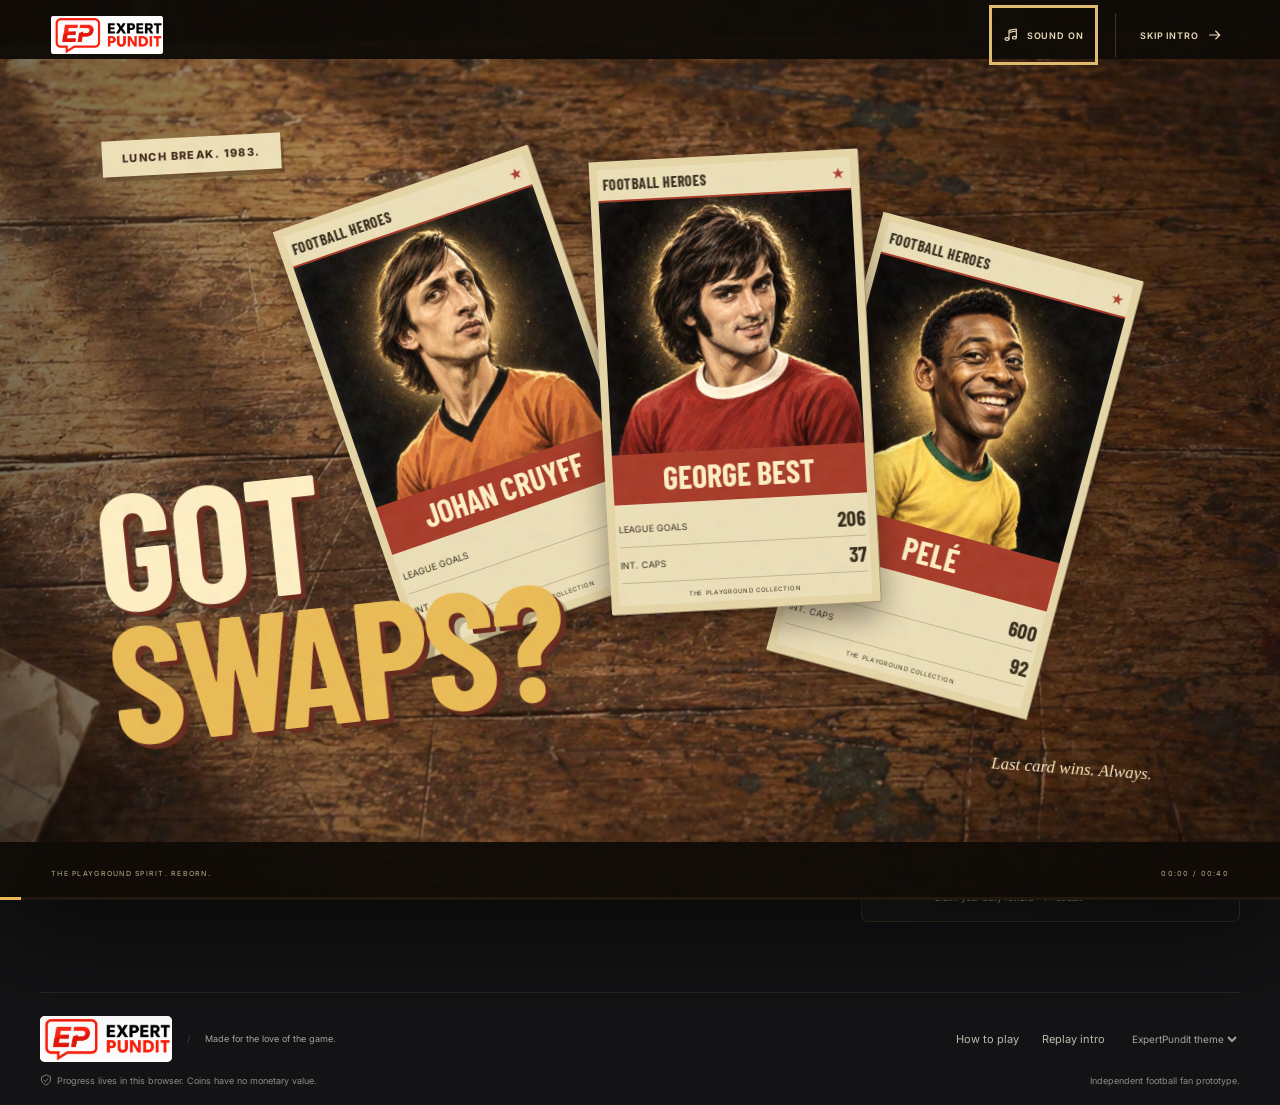
==== index.html @ 6d28b07a "Publish lightweight public playtest" ====
<!doctype html>
<html lang="en">
  <head>
    <meta charset="UTF-8" />
    <meta name="viewport" content="width=device-width, initial-scale=1.0" />
    <meta name="theme-color" content="#141416" />
    <meta
      name="description"
      content="Football's greatest. Your next great rivalry. Play Legends Duel, a free browser card game with 24 illustrated football legends."
    />
    <title>Legends Duel — Football's greatest. Your call.</title>
    <script type="module" crossorigin src="./assets/index-ClLrHozA.js"></script>
    <link rel="stylesheet" crossorigin href="./assets/style-BjZW4yml.css">
  </head>
  <body>
    <a class="skip-link" href="#main">Skip to game</a>
    <div id="app"></div>
    <div id="toast" role="status" aria-live="polite"></div>
    <div id="round-announcement" class="sr-only" role="status" aria-live="polite"></div>
    <dialog id="modal" aria-labelledby="modal-title"></dialog>
  </body>
</html>
---- assets/style-BjZW4yml.css ----
@font-face{font-family:Barlow Condensed;font-style:normal;font-weight:700;font-display:swap;src:url(./barlow-condensed-latin-ext-CwuXbfVR.woff2) format("woff2");unicode-range:U+0100-02BA,U+02BD-02C5,U+02C7-02CC,U+02CE-02D7,U+02DD-02FF,U+0304,U+0308,U+0329,U+1D00-1DBF,U+1E00-1E9F,U+1EF2-1EFF,U+2020,U+20A0-20AB,U+20AD-20C0,U+2113,U+2C60-2C7F,U+A720-A7FF}@font-face{font-family:Barlow Condensed;font-style:normal;font-weight:700;font-display:swap;src:url(./barlow-condensed-latin-v1xN8_Wq.woff2) format("woff2");unicode-range:U+0000-00FF,U+0131,U+0152-0153,U+02BB-02BC,U+02C6,U+02DA,U+02DC,U+0304,U+0308,U+0329,U+2000-206F,U+20AC,U+2122,U+2191,U+2193,U+2212,U+2215,U+FEFF,U+FFFD}@font-face{font-family:Inter;font-style:normal;font-weight:100 900;font-display:swap;src:url(./inter-latin-ext-DO1Apj_S.woff2) format("woff2");unicode-range:U+0100-02BA,U+02BD-02C5,U+02C7-02CC,U+02CE-02D7,U+02DD-02FF,U+0304,U+0308,U+0329,U+1D00-1DBF,U+1E00-1E9F,U+1EF2-1EFF,U+2020,U+20A0-20AB,U+20AD-20C0,U+2113,U+2C60-2C7F,U+A720-A7FF}@font-face{font-family:Inter;font-style:normal;font-weight:100 900;font-display:swap;src:url(./inter-latin-Dx4kXJAl.woff2) format("woff2");unicode-range:U+0000-00FF,U+0131,U+0152-0153,U+02BB-02BC,U+02C6,U+02DA,U+02DC,U+0304,U+0308,U+0329,U+2000-206F,U+20AC,U+2122,U+2191,U+2193,U+2212,U+2215,U+FEFF,U+FFFD}:root{color-scheme:dark;--background: #141416;--surface: #1e1e21;--border: #343437;--text: #f6f1e8;--muted: #aaa8a7;--accent: #d62f3e;--accent-bright: #f44755;--gold: #dfbb70;--heading: "Barlow Condensed", Impact, "Arial Narrow", sans-serif;font-family:Inter,Arial,sans-serif;font-size:14px;color:var(--text);background:var(--background)}*{box-sizing:border-box}body{margin:0;min-width:320px;background:radial-gradient(ellipse at 76% 28%,#65262922,transparent 45%),var(--background)}button,input,select{font:inherit}button{color:inherit;cursor:pointer}button,a,input,select,summary{-webkit-tap-highlight-color:transparent}button{border:0;background:none}button:disabled{cursor:default;opacity:.55}button:not(:disabled),a{touch-action:manipulation}button:not(:disabled):hover{filter:brightness(1.12)}button:focus-visible,a:focus-visible,input:focus-visible,select:focus-visible,summary:focus-visible{outline:3px solid var(--gold);outline-offset:5px}a{color:var(--gold)}img{max-width:100%;object-fit:cover}h1,h2,h3,p{margin:0}h1,h2{font-family:var(--heading);font-weight:700;line-height:.99;letter-spacing:-.025em}h1 em,h2 em{font-style:normal;color:var(--gold)}p{color:var(--muted);line-height:1.7}.icon{width:22px;height:22px;flex-shrink:0;vertical-align:middle}.sr-only{position:absolute;width:1px;height:1px;margin:-1px;padding:0;overflow:hidden;clip:rect(0,0,0,0);white-space:nowrap;border:0}.skip-link{position:fixed;top:-60px;left:20px;z-index:30;padding:14px;background:var(--gold);color:#111}.skip-link:focus{top:10px}.site-header{border-bottom:1px solid #ffffff12;background:#121214ee;position:relative;z-index:5}.header-inner{max-width:1320px;padding:0 40px;min-height:90px;margin:auto;display:flex;align-items:center;justify-content:space-between;gap:25px}.brandmark{display:flex;align-items:center;gap:12px;text-align:left;padding:8px 0;font-family:var(--heading);font-size:25px;letter-spacing:.015em;line-height:1;white-space:nowrap}.brandmark b{color:var(--gold);font-weight:700}.brandmark small{display:block;color:#999697;font-family:Inter,sans-serif;font-size:8px;letter-spacing:.24em;margin-top:8px}.brand-crest{width:43px;height:49px;background:var(--accent);clip-path:polygon(0 0,100% 0,100% 72%,50% 100%,0 72%);display:grid;place-items:center;color:#fff3df}.brand-crest .icon{width:25px;height:25px;margin-top:-6px}nav{display:flex;align-self:stretch;gap:30px}.nav-link{display:flex;align-items:center;gap:8px;position:relative;color:var(--muted);padding:6px 3px;font-size:12px;font-weight:600}.nav-link .icon{width:17px;height:17px}.nav-link.active{color:var(--text)}.nav-link.active:after{content:"";position:absolute;bottom:0;height:3px;background:var(--accent);left:0;right:0}.header-wallet{display:flex;align-items:center;gap:18px}.level-pill{color:#9c9999;font-size:9px;letter-spacing:.08em;padding-right:18px;border-right:1px solid var(--border);white-space:nowrap}.level-pill b{color:var(--text);font-size:13px;padding-left:4px}.coin-balance{display:flex;align-items:center;gap:7px;font-size:14px;color:var(--gold)}.coin-balance .icon{width:23px;height:23px}.daily-icon{display:grid;place-items:center;width:43px;height:43px;border-radius:7px;border:1px solid var(--border);color:var(--gold);position:relative}.has-reward:after{content:"";width:6px;height:6px;border-radius:50%;background:var(--accent-bright);position:absolute;top:7px;right:7px}.main-content{max-width:1240px;margin:0 auto;padding:40px 0 70px;min-height:calc(100vh - 220px)}.home-main{padding-top:0}.eyebrow{display:inline-flex;align-items:center;gap:9px;font-size:9px;letter-spacing:.22em;font-weight:700;color:var(--gold)}.live-dot{height:5px;width:5px;border-radius:50%;background:var(--accent-bright);box-shadow:0 0 12px #f4475544;display:inline-block;flex-shrink:0}.home-hero{overflow:clip;min-height:586px;display:grid;grid-template-columns:.85fr 1.15fr;position:relative}.hero-copy{padding:57px 0 42px;z-index:2}.hero-copy h1{font-size:clamp(58px,6.7vw,90px);margin:25px 0 22px;line-height:.9;letter-spacing:-.013em}.hero-copy h1 em{color:var(--gold)}.hero-copy p{font-size:13px;line-height:1.85}.learn-link{display:flex;align-items:center;gap:9px;padding:15px 0;margin-top:11px;font-size:10px;font-weight:600;color:#d7d0c4}.learn-link>.icon:first-child{border:1px solid #645843;border-radius:50%;padding:5px;width:26px;height:26px;color:var(--gold)}.learn-link>.icon:last-child{width:15px;margin-left:3px}.hero-art{position:relative;min-width:0;display:flex;align-items:center;justify-content:center;isolation:isolate}.hero-art:before{content:"";position:absolute;width:140%;height:66%;top:21%;left:-25%;z-index:-1;background:radial-gradient(ellipse,color-mix(in srgb,var(--accent) 20%,transparent),transparent 68%)}.hero-art:after{content:"";position:absolute;border:1px solid #dfbb7014;width:110%;height:250px;border-radius:50%;transform:perspective(340px) rotateX(64deg);bottom:18px;left:-5%;box-shadow:0 0 0 35px #ffffff02,0 0 0 70px #ffffff02;z-index:-1}.hero-ghost{position:absolute;top:22px;left:3%;font-family:var(--heading);color:transparent;-webkit-text-stroke:1px #ffffff08;font-size:128px;letter-spacing:.025em;z-index:-1}.spotlight{position:absolute;width:150px;height:470px;filter:blur(13px);background:linear-gradient(#fff4d908,transparent);top:-30px;z-index:-1}.spotlight-one{left:-5%;transform:rotate(-30deg)}.spotlight-two{right:-3%;transform:rotate(30deg)}.hero-cards{position:relative;width:620px;height:470px;margin-top:22px}.hero-card{position:absolute;width:237px;filter:drop-shadow(0 18px 22px #0009)}.hero-card-left{left:6%;top:41px;transform:rotate(-13deg)}.hero-card-right{right:2%;top:44px;transform:rotate(13deg)}.hero-card-front{left:calc(50% - 118px);top:6px;z-index:2;transform:rotate(-2deg)}.hero-card .player-card{box-shadow:none}.hero-caption{display:flex;align-items:center;justify-content:center;gap:13px;font-size:8px;font-weight:600;letter-spacing:.22em;color:#c2aa7c;position:absolute;bottom:40px;left:0;right:0}.gold-line{display:block;width:30px;height:1px;background:#b4975d55}.player-card{width:100%;overflow:hidden;position:relative;border:1px solid #ad8a50;border-radius:13px 13px 17px 17px;padding:7px;background:linear-gradient(135deg,#b09a69,#594728 12%,#e4c991 23%,#76603a 35%,#31281d 52%,#b89351 73%,#fae1ad 84%,#665231);box-shadow:0 10px 30px #0005,inset 0 0 0 2px #141416}.player-card:after{pointer-events:none;content:"";position:absolute;inset:2px;border:1px solid #edd29366;border-radius:10px 10px 14px 14px}.card-topline{background:#1c1a18;display:flex;justify-content:space-between;align-items:center;font-size:8px;padding:9px 11px;letter-spacing:.22em;color:#e0c794;border-radius:7px 7px 0 0}.card-topline .icon{height:10px;width:10px}.portrait-wrap{aspect-ratio:1 / .82;position:relative;overflow:hidden;background:#211c17}.portrait-wrap img{width:100%;height:100%;object-position:center 30%;display:block}.portrait-wrap:after{content:"";position:absolute;inset:0;background:linear-gradient(transparent 60%,#141416);pointer-events:none}.card-position{position:absolute;left:12px;top:10px;font-family:var(--heading);font-size:22px;text-shadow:0 2px 5px #000;z-index:1}.card-flag{position:absolute;right:12px;top:12px;font-size:20px;z-index:1;filter:drop-shadow(0 1px 3px #0009)}.card-identity{background:#141416;text-align:center;padding:0 8px 13px;position:relative;margin-top:-1px}.card-firstname{text-transform:uppercase;font-size:9px;letter-spacing:.2em;font-weight:600;color:#e9dcc5}.card-identity h3{text-transform:uppercase;font-family:var(--heading);font-size:38px;line-height:1.15;color:#f2deb3;margin:0}.card-era{color:#a99c87;font-size:8px;letter-spacing:.13em}.card-stats{background:#19191b;padding:3px 11px 8px}.stat-row{display:flex;align-items:center;justify-content:space-between;width:100%;min-height:37px;gap:8px;border-bottom:1px solid #ffffff0c;color:#c8c4bd;font-size:11px;padding:5px 3px}.stat-row:last-child{border-bottom:0}.stat-row strong{color:#f3eee5;font-variant-numeric:tabular-nums;font-size:16px;font-weight:700}.stat-row small{font-size:8px;color:#c5b491;margin-left:2px}.stat-row .icon{width:14px;height:14px;color:var(--gold)}.stat-row>span{flex:1;text-align:left}.stat-row kbd{display:inline-grid;place-items:center;border:1px solid #6c5d44;color:#d1b77e;width:20px;height:20px;border-radius:4px;margin-right:8px;font-family:inherit;font-size:10px}button.stat-row{min-height:43px;border-radius:4px;transition:background .15s}button.stat-row:hover,.stat-row.selected-stat{background:#dfbb7020;color:#fff3d9}.stat-row.selected-stat strong{color:var(--gold)}.card-detail{display:flex;justify-content:center;gap:5px;align-items:center;background:#141416;width:100%;font-size:9px;min-height:44px;color:#c3bba9;border-top:1px solid #77623e;border-radius:0 0 9px 9px}.card-detail .icon{width:12px;height:12px}.card-edition{background:#171717;border-top:1px solid #675332;color:#c5a469;display:flex;gap:13px;justify-content:center;align-items:center;padding:10px 0;font-size:7px;letter-spacing:.16em;border-radius:0 0 9px 9px}.card-edition .icon{width:8px;height:8px}.compact-card .card-stats{display:grid;grid-template-columns:1fr 1fr;column-gap:13px;padding:6px 11px 10px}.compact-card .stat-row{display:flex;gap:5px;font-size:8px;min-height:27px}.compact-card .stat-row strong{font-size:14px}.compact-card .stat-row small{font-size:7px}.compact-card .card-identity{padding-bottom:8px}.compact-card .card-identity h3{font-size:32px}.compact-card .portrait-wrap{aspect-ratio:1 / .87}.mythic{background:linear-gradient(135deg,#e5bf6d,#765114 15%,#ffeab0 27%,#94722e 43%,#d1a549 65%,#fce8ad 82%,#735020)}.kickoff-panel{background:#1d1d20;border:1px solid #3a3534;border-top:2px solid #785a41;border-radius:9px;padding:26px;display:grid;grid-template-columns:1fr 2.45fr 1.2fr;gap:25px;align-items:center;position:relative;z-index:3}.kickoff-heading .eyebrow{font-size:7px;letter-spacing:.15em;color:#a99c84}.kickoff-heading h2{font-size:29px;margin-top:9px;letter-spacing:0}.mode-options{display:flex;gap:11px}.mode-option{flex:1;border:1px solid #424044;border-radius:6px;padding:14px 12px;text-align:left;display:flex;align-items:center;gap:10px;background:#222124;min-width:0}.mode-option.chosen{border-color:var(--accent);background:color-mix(in srgb,var(--accent) 8%,#222124)}.mode-icon{color:#94918f}.chosen .mode-icon{color:var(--accent-bright)}.mode-option b{display:block;font-size:11px;white-space:nowrap}.mode-option small{display:block;font-size:8px;color:#aaa5a5;margin-top:6px;line-height:1.5}.radio-dot{height:13px;width:13px;border:1px solid #716464;border-radius:50%;display:block;flex-shrink:0;margin-left:auto}.chosen .radio-dot{border:4px solid var(--accent-bright)}.kickoff-action{text-align:center}.button{display:inline-flex;align-items:center;justify-content:center;min-height:48px;padding:12px 23px;gap:12px;border-radius:5px;font-weight:700;font-size:11px;letter-spacing:.03em;transition:transform .15s,background .15s}.button:not(:disabled):active{transform:translateY(1px)}.button.primary{background:var(--accent);color:#fff;box-shadow:0 5px 20px #0002}.button.primary:hover{background:var(--accent-bright)}.button .icon{width:19px;height:19px}.kickoff-action .button{width:100%;white-space:nowrap;font-size:11px}.kickoff-action>span{font-size:8px;color:#aaa5a1;display:block;margin-top:10px;line-height:1.5}.button.secondary{background:#29282a;border:1px solid #59504a}.button.gold-button{background:var(--gold);color:#20190d}.button.equipped{background:#dfbb7015;border:1px solid #77633e;color:var(--gold);opacity:1}.home-bottom{padding-top:30px;display:grid;grid-template-columns:2.1fr 1fr;gap:35px}.feature-strip{display:flex;justify-content:space-between;gap:24px;padding:16px 0;align-items:center}.feature-strip>div{display:flex;align-items:center;gap:10px}.feature-strip>div>.icon{width:23px;height:23px;color:#a89470}.feature-strip b{font-size:10px;display:block;font-weight:600}.feature-strip small{font-size:8px;line-height:1.8;color:#999696;display:block;margin-top:4px}.daily-banner{text-align:left;display:flex;align-items:center;gap:13px;padding:17px;border:1px solid #dfbb7026;background:linear-gradient(110deg,#dfbb700a,#dfbb7002);border-radius:7px}.gift-circle{width:42px;height:42px;border-radius:50%;display:grid;place-items:center;background:#dfbb7010;color:var(--gold);flex-shrink:0}.daily-banner b{display:block;font-size:12px;margin:6px 0 5px}.daily-banner small{color:#b5a892;font-size:9px}.daily-banner .eyebrow{font-size:6px;letter-spacing:.19em}.daily-banner>.icon{width:17px;height:17px;color:var(--gold);margin-left:auto}.site-footer{max-width:1240px;margin:auto;border-top:1px solid #ffffff12;padding:23px 0 17px;display:flex;align-items:center;justify-content:space-between;flex-wrap:wrap;gap:20px;color:#aaa5a2;font-size:9px}.publisher{display:flex;align-items:center;gap:9px}.publisher-logo{width:27px;height:26px;display:inline-grid;place-items:center;background:var(--accent);font-size:12px;font-style:italic;color:#fff}.publisher-logo img{width:27px;height:26px}.footer-divider{color:#494449;padding:0 6px}.site-footer>div{display:flex;gap:23px;align-items:center}.text-button{font-size:11px;color:#c1bab0;min-height:44px;display:inline-flex;align-items:center;justify-content:center;gap:6px;padding:6px 0}.text-button .icon{width:15px;height:15px}.theme-switch select{min-height:44px;color:#aaa4a0;font-size:10px;background:var(--background);border:0;cursor:pointer;max-width:170px}.save-note{width:100%;font-size:9px;line-height:1.7;color:#8d8988;display:flex;gap:5px;align-items:center;margin-top:-9px}.save-note .icon{width:12px;height:12px}.save-note span{margin-left:auto}.page-heading{display:flex;justify-content:space-between;align-items:center;gap:20px;margin:15px 0 34px}.page-heading h1{font-size:62px;margin:12px 0 15px}.page-heading p{font-size:13px}.collection-count{text-align:right}.collection-count strong{font-family:var(--heading);font-size:53px;color:var(--gold)}.collection-count strong span{font-size:26px;color:#777273}.collection-count small{display:block;font-size:8px;letter-spacing:.1em;color:#aaa3a0}.collection-toolbar{display:flex;justify-content:space-between;align-items:center;border-bottom:1px solid var(--border);margin-bottom:17px;gap:20px}.filter-tabs{display:flex;gap:22px}.filter-tabs button{font-size:11px;min-height:52px;padding:8px 0;border-bottom:2px solid transparent;color:#ada5a0}.filter-tabs button.selected{color:var(--gold);border-color:var(--gold)}.search-field{display:flex;align-items:center;gap:7px;padding:5px 13px;background:#ffffff05;border:1px solid var(--border);border-radius:5px;margin-bottom:7px}.search-field .icon{color:#8a8580;width:15px;height:15px}.search-field input{border:0;background:transparent;min-height:30px;color:var(--text);width:170px;font-size:11px}.search-field input::placeholder{color:#aaa}.collection-note{font-size:11px;margin-bottom:24px}.collection-grid{display:grid;grid-template-columns:repeat(4,minmax(0,1fr));gap:30px 25px}.collection-card-action{margin-top:12px;text-align:center}.collection-card-action .button{width:100%}.starter-label{display:block;font-size:9px;letter-spacing:.14em;color:#b1a28c;padding:16px}.collection-item .player-card{transition:transform .2s}.collection-item:hover .player-card{transform:translateY(-4px)}.empty-state{padding:70px;text-align:center}.shop-wallet{border:1px solid #dfbb7033;padding:20px 28px;border-radius:7px;color:var(--gold);font-size:25px;font-weight:700;text-align:center}.shop-wallet small{display:block;font-size:8px;letter-spacing:.18em;margin-top:8px;color:#b0a289}.shop-intro{display:flex;align-items:center;padding:17px 20px;gap:14px;background:#dfbb7006;border:1px solid #dfbb7022;border-radius:6px;margin-bottom:35px}.shop-intro>.icon{color:var(--gold);width:24px;height:24px}.shop-intro p{font-size:11px;flex:1}.shop-intro span{font-size:9px;color:var(--gold);letter-spacing:.08em;flex-shrink:0}.shop-intro i{padding:0 6px}.shop-grid{display:grid;grid-template-columns:repeat(4,minmax(0,1fr));gap:25px}.shop-item .button{width:100%}.legend-tagline{text-align:center;font-size:11px;min-height:60px;padding:14px 3px}.coins-needed{display:block;text-align:center;color:#99908b;font-size:10px;padding-top:12px}.shop-footnote{margin-top:38px;display:flex;align-items:center;justify-content:center;gap:10px;color:#b5aca0;font-size:11px}.shop-footnote>.icon{color:var(--gold)}.arena-header{display:flex;justify-content:space-between;align-items:center;margin-top:-20px;margin-bottom:16px;gap:15px}.arena-header .eyebrow{color:#afa390;font-size:9px}.arena-controls{display:flex;align-items:center;gap:23px}.speed-button{display:flex;align-items:center;gap:5px;min-height:44px;color:#a9a19b;font-size:11px}.speed-button .icon{width:14px;height:14px}.speed-button.enabled{color:var(--gold)}.scoreboard{display:grid;grid-template-columns:1fr 1.1fr 1fr;align-items:center;max-width:990px;margin:0 auto;border:1px solid #ffffff13;border-radius:7px;padding:18px 24px;background:#1d1c1e;gap:30px}.score-player{display:flex;align-items:center;gap:13px}.score-player b{font-size:12px;display:block}.score-player div>span{color:#aaa19a;font-size:10px;display:block;margin-top:5px}.score-player strong{color:var(--text);font-size:15px}.avatar{width:40px;height:40px;border-radius:50%;display:grid;place-items:center;background:color-mix(in srgb,var(--accent) 23%,transparent);border:1px solid var(--accent);color:#f6dad5;font-size:9px;font-weight:700;flex-shrink:0}.cpu-avatar{background:#dfbb7010;color:var(--gold);border-color:#80673c}.cpu-score{text-align:right;justify-content:flex-end}.score-center{text-align:center}.score-center>span{font-size:8px;letter-spacing:.21em;color:#bca67e}.ownership-bar{height:5px;width:100%;background:#807457;border-radius:4px;margin-top:11px;overflow:hidden;display:flex}.ownership-bar i{background:var(--accent-bright);height:5px;transition:width .5s}.ownership-bar b{background:#ddd3ba;height:5px}.turn-banner{text-align:center;padding:25px 0 22px}.turn-banner h1{font-size:33px;letter-spacing:.025em}.turn-banner p{font-size:11px;margin-top:8px}.turn-banner.win-banner h1{color:var(--gold)}.loop-note{display:block;font-size:10px;color:var(--gold);margin:8px 0}.duel-table{display:grid;grid-template-columns:minmax(0,310px) minmax(150px,210px) minmax(0,310px);gap:45px;justify-content:center;position:relative;isolation:isolate}.duel-table:before{content:"";position:absolute;inset:20% 0 -8%;background:radial-gradient(ellipse,#8c5e2222,transparent 65%);z-index:-1}.duel-side{min-width:0}.side-label{display:flex;align-items:center;gap:7px;justify-content:flex-start;padding:0 3px 12px;font-size:8px;letter-spacing:.14em;color:#b4aaa0}.side-label b{font-size:7px;color:var(--gold);margin-left:auto;letter-spacing:.07em}.duel-center{display:flex;align-items:center;flex-direction:column;justify-content:center;gap:28px}.versus{font-family:var(--heading);font-size:55px;font-style:italic;color:#6c5c43}.higher-wins{color:#a49885;font-size:8px;letter-spacing:.12em}.pot-indicator{display:flex;flex-direction:column;align-items:center;gap:8px;padding:20px;border:1px dashed #6a573a;border-radius:8px;background:#dfbb7006}.pot-indicator>.icon{color:var(--gold)}.pot-indicator strong{font-family:var(--heading);font-size:28px}.pot-indicator span{font-size:7px;letter-spacing:.12em;color:#b7a685}.duel-center .button{width:100%;font-size:10px;padding:13px}.comparison{text-align:center;width:100%}.comparison>span{display:block;color:var(--gold);font-size:10px}.comparison strong{display:flex;align-items:center;justify-content:center;gap:12px;font-family:var(--heading);font-size:42px;margin-top:12px}.comparison strong i{color:#6c635a;font-style:normal;font-size:25px}.winning-number{color:var(--gold)}.comparison small{color:#a9997e;font-size:10px}.card-back{min-height:601px;display:flex;flex-direction:column;justify-content:center;align-items:center;isolation:isolate;color:var(--gold)}.card-back:before{position:absolute;content:"";inset:7px;border-radius:8px;background:#212021;z-index:-2}.back-pattern{position:absolute;inset:9px;background:repeating-linear-gradient(45deg,transparent 0 17px,#dfbb7009 17px 18px),repeating-linear-gradient(-45deg,transparent 0 17px,#dfbb7009 17px 18px);z-index:-1;border-radius:8px}.back-crest{display:flex;flex-direction:column;align-items:center;padding:35px 30px;background:#1c1b1b;border:1px solid #c3a065;outline:1px solid #705a32;outline-offset:7px;clip-path:polygon(-10% -10%,110% -10%,110% 70%,50% 110%,-10% 70%)}.back-crest>.icon{width:38px;height:38px;margin-bottom:20px}.back-crest>span{font-family:var(--heading);font-size:33px;line-height:.95;text-align:center;letter-spacing:.03em}.back-crest b{font-size:61px}.back-crest i{font-size:6px;font-style:normal;letter-spacing:.25em;margin-top:20px}.back-footer{position:absolute;bottom:35px;letter-spacing:.24em;font-size:8px;color:#b2986c}.arena-tip{text-align:center;margin:28px 0 0;font-size:10px}.arena-tip .icon{width:13px;height:13px;margin-right:5px}.round-revealed .opponent-side .player-card{animation:reveal .4s ease-out}.round-revealed .human-side .player-card{animation:capture .45s ease-out}.dealt .player-card{animation:deal .45s ease-out}@keyframes reveal{0%{transform:rotateY(80deg) scale(.96);opacity:.2}to{transform:rotateY(0) scale(1);opacity:1}}@keyframes capture{50%{transform:translateY(-9px);box-shadow:0 0 25px #dfbb7044}}@keyframes deal{0%{transform:translateY(16px);opacity:.3}to{transform:translateY(0);opacity:1}}.match-end{text-align:center;max-width:720px;margin:25px auto}.end-trophy{width:85px;height:85px;display:grid;place-items:center;color:var(--gold);background:#dfbb700c;border:1px solid #dfbb7033;border-radius:50%;margin:0 auto 24px}.end-trophy .icon{width:43px;height:43px}.match-end h1{font-size:76px;margin:20px 0}.match-end p{font-size:13px}.end-stats{display:flex;justify-content:center;margin:35px 0;padding:25px;border-top:1px solid var(--border);border-bottom:1px solid var(--border);gap:60px}.end-stats strong{display:block;font-family:var(--heading);font-size:43px;color:var(--gold)}.end-stats span{font-size:8px;letter-spacing:.1em;color:#aea18d}.match-end>.button{width:260px}.match-end>.text-button{display:flex;margin:7px auto}.draft-heading{text-align:center;padding:20px 0}.draft-heading h1{font-size:51px;margin:15px 0}.draft-heading p{font-size:12px}.draft-note{font-size:10px;color:#b1a48c;display:block;margin-top:12px;line-height:1.8}.draft-rosters{max-width:800px;margin:8px auto 30px;display:grid;grid-template-columns:1fr 1fr;gap:60px}.draft-rosters>div>b{font-size:9px;letter-spacing:.13em;color:#bfb39e;display:block;margin-bottom:12px}.draft-rosters b>span{color:var(--gold);float:right}.picked-players{display:flex;gap:8px;justify-content:space-between}.picked-players img{width:52px;height:52px;border:1px solid #b79453;border-radius:5px}.empty-pick{width:52px;height:52px;border:1px dashed #524a41;border-radius:5px;display:grid;place-items:center;color:#7e7161;font-family:var(--heading);font-size:22px}.draft-grid{display:grid;grid-template-columns:repeat(5,minmax(0,1fr));gap:18px}.draft-pick{display:flex;flex-direction:column;align-items:center;padding:5px;border:1px solid #9c7c46;background:#1e1c1b;border-radius:8px;overflow:hidden;text-align:center;transition:transform .2s}.draft-pick:not(:disabled):hover{transform:translateY(-4px);border-color:var(--gold)}.draft-pick>img{width:100%;height:auto;aspect-ratio:1;border-radius:4px}.draft-player-meta{color:#c6b18b;font-size:10px;margin:11px 0 7px}.draft-pick strong{font-family:var(--heading);text-transform:uppercase;font-size:22px;line-height:1.1}.draft-pick small{font-size:9px;color:#b4a591;margin:7px 0 13px}.pick-label{background:#dfbb7014;color:var(--gold);width:100%;padding:10px;font-size:8px;letter-spacing:.07em}.pick-label .icon{height:11px;width:11px;margin-left:6px}.draft-ready{text-align:center;padding:50px 0}.storage-notice,.portable-notice{background:#534326;color:#ffe9be;padding:10px 20px;text-align:center;font-size:11px;line-height:1.5}.storage-notice .icon{width:15px;height:15px;margin-right:5px}.portable-notice{background:#25231e;color:#c1b08e;font-size:10px}#toast{position:fixed;bottom:25px;left:50%;transform:translate(-50%,20px);opacity:0;pointer-events:none;background:#eee4d1;color:#262019;font-size:12px;padding:15px 23px;border-radius:6px;box-shadow:0 8px 40px #0008;z-index:20;transition:.2s;max-width:calc(100vw - 30px);width:max-content;text-align:center;line-height:1.5}#toast.visible{opacity:1;transform:translate(-50%)}dialog{color:var(--text);background:#201e1e;border:1px solid #6d5a3d;border-radius:13px;padding:42px;width:min(620px,calc(100vw - 32px));max-height:calc(100dvh - 40px);overflow:auto;box-shadow:0 30px 100px #0009;text-align:center}dialog::backdrop{background:#0a0909cd;-webkit-backdrop-filter:blur(5px);backdrop-filter:blur(5px)}dialog h2{font-size:48px;margin:15px 0 18px}dialog>p{font-size:12px}dialog>.button{width:100%;margin-top:17px}.modal-close{position:absolute;right:9px;top:9px;width:44px;height:44px;display:grid;place-items:center;color:#b7a891}.modal-close .icon{width:20px;height:20px}.modal-icon{margin:0 auto 20px;color:var(--gold)}.modal-icon .icon{width:40px;height:40px}.modal-footnote{font-size:10px;color:#a89c8a;line-height:1.7;margin-top:20px}.streak-days{display:flex;gap:9px;margin:28px 0 8px}.streak-days>div{flex:1;display:flex;align-items:center;flex-direction:column;padding:15px 6px;gap:10px;border:1px solid #5f5141;border-radius:6px;background:#ffffff03}.streak-days small{font-size:8px;color:#b8ab95;letter-spacing:.07em}.streak-days .icon{width:24px;height:24px;color:#be9c60}.streak-days b{font-size:16px}.streak-days .today{background:#dfbb7014;border-color:var(--gold)}.streak-days .today b{color:var(--gold)}.detail-header{display:flex;align-items:center;gap:18px;text-align:left;margin:0 0 25px;padding-right:12px}.detail-header img{width:90px;height:90px;border-radius:7px;border:1px solid #a58248;flex-shrink:0}.detail-header h2{font-size:34px;margin:9px 0}.detail-header .eyebrow{font-size:7px;letter-spacing:.09em}.detail-header p{font-size:10px}.detail-stats{text-align:left}.detail-stats section{padding:17px 0;border-top:1px solid #514537}.detail-stats section>div{display:flex;justify-content:space-between;align-items:center;gap:20px}.detail-stats h3{font-size:13px}.detail-stats strong{font-family:var(--heading);font-size:28px;color:var(--gold)}.detail-stats p{font-size:11px;margin:7px 0}.detail-stats a{font-size:10px;line-height:1.7;display:inline-block;padding:7px 0}.detail-stats .source-note{font-size:10px;color:#aaa092}.counting-notes{text-align:left;font-size:11px;border-top:1px solid #514537;padding-top:12px;margin-top:15px}.counting-notes summary{padding:12px 0;cursor:pointer;color:var(--gold)}.counting-notes p,.counting-notes li{line-height:1.8;color:#bcb2a2;margin-bottom:9px}.counting-notes ul{padding-left:20px}.rules-list{text-align:left;padding-left:21px;font-size:12px;color:#bbb1a2;line-height:1.9}.rules-list li{padding-left:6px;margin:13px 0}.rules-list b{display:block;color:#ede3d1}.tutorial-card{display:flex;align-items:center;justify-content:center;gap:20px;padding:20px}.tutorial-card img{border-radius:7px;border:1px solid #cfa45b}.tutorial-card strong{font-family:var(--heading);font-size:30px}.tutorial-choices{display:grid;gap:10px}.tutorial-choices .button{justify-content:space-between}.tutorial-choices b{color:var(--gold);font-size:19px}.tutorial-skip{margin-top:10px}.tutorial-result{display:flex;justify-content:center;align-items:center;gap:22px;margin:22px 0}.tutorial-result>div{display:flex;flex-direction:column;align-items:center;gap:6px}.tutorial-result img{width:95px;height:95px;border-radius:5px;border:1px solid #b6975e}.tutorial-result b{font-family:var(--heading);font-size:35px;color:var(--gold)}.tutorial-result span{font-size:10px;color:#b6a78e}.tutorial-final{margin:25px 0}.tutorial-final>.icon{width:50px;height:50px;color:var(--gold);margin-bottom:15px}.tutorial-final p{font-size:12px;margin:12px 0}.fast-mode *,.fast-mode *:before,.fast-mode *:after{animation-duration:.05s!important;transition-duration:.05s!important}@media(min-width:1500px){.main-content,.site-footer{max-width:1280px}.header-inner{max-width:1360px}.home-hero{min-height:640px}.hero-copy{padding-top:72px}.hero-copy h1{font-size:98px}.hero-cards{transform:scale(1.08)}}@media(max-width:1320px){.main-content,.site-footer{margin-left:40px;margin-right:40px}.header-inner{padding-left:40px;padding-right:40px}.kickoff-panel{grid-template-columns:1fr 2.4fr 1.2fr;gap:18px;padding:23px}.kickoff-heading h2{font-size:25px}.mode-option{gap:7px;padding:12px 9px}.mode-option .icon{width:19px}.hero-card{width:219px}.hero-card-front{left:calc(50% - 109px)}.hero-card-left{left:2%}.hero-card-right{right:-1%}.hero-cards{height:440px}.hero-caption{bottom:44px}.hero-copy h1{font-size:82px}.hero-ghost{font-size:110px}.home-bottom{gap:25px}.feature-strip{gap:18px}.feature-strip>div{gap:8px}.feature-strip b{font-size:9px}.feature-strip small{font-size:8px}.duel-table{gap:30px}}@media(max-width:1050px){.header-inner{gap:15px}nav{gap:18px}.header-wallet{gap:12px}.level-pill{display:none}.home-hero{grid-template-columns:.85fr 1.15fr;min-height:540px}.hero-copy h1{font-size:73px}.hero-copy p{font-size:12px}.hero-card{width:186px}.hero-card-front{left:calc(50% - 93px)}.hero-card .compact-card .stat-row{font-size:7px}.hero-card .compact-card .card-stats{column-gap:8px;padding-left:7px;padding-right:7px}.hero-card .card-identity h3{font-size:28px}.hero-card .card-topline{font-size:6px}.hero-card .card-edition{font-size:5px}.hero-cards{height:380px}.hero-ghost{font-size:87px;top:44px}.hero-caption{bottom:49px;font-size:6px}.kickoff-panel{grid-template-columns:1fr 3fr;gap:18px}.kickoff-action{grid-column:1 / -1;display:flex;flex-direction:row-reverse;align-items:center;justify-content:space-between;gap:20px}.kickoff-action .button{width:250px}.kickoff-action>span{margin-top:0;font-size:10px}.home-bottom{grid-template-columns:1fr;gap:14px}.feature-strip{justify-content:space-around}.feature-strip b{font-size:11px}.feature-strip small{font-size:9px}.daily-banner{max-width:none;padding:18px 24px}.daily-banner b{font-size:14px}.daily-banner .eyebrow{font-size:8px}.daily-banner small{font-size:10px}.collection-grid,.shop-grid{grid-template-columns:repeat(3,minmax(0,1fr));gap:20px}.shop-grid .shop-item:last-child{grid-column:2}.page-heading h1{font-size:52px}.duel-table{grid-template-columns:minmax(0,290px) 140px minmax(0,290px);gap:24px}.card-back{min-height:582px}.duel-center .button{font-size:9px;gap:7px;padding:13px 8px}.scoreboard{gap:18px}.draft-grid{grid-template-columns:repeat(5,minmax(0,1fr));gap:12px}.draft-pick strong{font-size:19px}.draft-pick .pick-label{font-size:7px}.shop-intro span{display:none}}@media(max-width:800px){.main-content,.site-footer{margin-left:24px;margin-right:24px}.header-inner{padding-left:24px;padding-right:24px;min-height:80px}.brandmark{font-size:22px;gap:8px}.brand-crest{width:35px;height:42px}.brandmark small{font-size:6px}nav{gap:13px}.nav-link{font-size:10px}.nav-link .icon{display:none}.header-wallet{gap:10px}.coin-balance{font-size:12px}.coin-balance .icon{width:19px}.daily-icon{width:36px;height:36px}.home-hero{min-height:505px}.hero-copy{padding-top:48px}.hero-copy h1{font-size:63px;margin-top:20px}.hero-copy .eyebrow{font-size:7px}.hero-copy p{font-size:10px}.learn-link{font-size:8px;gap:6px}.hero-card{width:158px}.hero-card-front{left:calc(50% - 79px)}.hero-cards{height:340px}.hero-card-left{top:35px;left:1%}.hero-card-right{top:35px;right:-1%}.hero-card .card-stats{padding-bottom:5px}.hero-card .stat-row{min-height:23px}.hero-card .stat-row strong{font-size:11px}.hero-card .card-identity h3{font-size:26px}.hero-card .card-identity{padding-bottom:6px}.hero-card .card-firstname{font-size:7px}.hero-card .card-era{font-size:6px}.hero-card .card-topline{font-size:5px;padding:6px 7px}.hero-card .card-position{font-size:16px}.hero-card .card-flag{font-size:17px}.hero-card .card-edition{font-size:4px;letter-spacing:.08em;gap:5px;padding:7px 0}.hero-ghost{font-size:70px;top:40px}.hero-caption{bottom:57px;font-size:5px;gap:6px}.gold-line{width:15px}.kickoff-panel{grid-template-columns:1fr}.kickoff-heading{display:flex;justify-content:space-between;align-items:center;gap:20px}.kickoff-heading h2{margin-top:0}.kickoff-heading .eyebrow{font-size:8px}.mode-option{padding:14px}.mode-option b{font-size:12px}.mode-option small{font-size:9px}.home-bottom{padding-top:20px}.feature-strip{gap:14px}.feature-strip>div{flex-direction:column;align-items:flex-start}.feature-strip b{font-size:10px}.feature-strip small{font-size:8px}.collection-grid,.shop-grid{grid-template-columns:repeat(2,minmax(0,1fr));gap:25px}.shop-grid .shop-item:last-child{grid-column:auto}.site-footer{padding-top:17px}.publisher{font-size:8px}.site-footer>div{gap:13px}.save-note span{display:none}.duel-table{grid-template-columns:1fr 1fr;gap:25px}.duel-center{grid-column:1 / -1;grid-row:2;flex-direction:row;gap:25px;min-height:70px}.duel-center .versus{font-size:32px}.pot-indicator{flex-direction:row;border:0;background:none;padding:5px;gap:10px}.pot-indicator span{font-size:9px}.pot-indicator strong{font-size:25px}.duel-center .higher-wins{display:none}.comparison{width:auto}.comparison strong{margin-top:5px;font-size:32px}.duel-center .button{max-width:200px;font-size:11px}.scoreboard{grid-template-columns:1fr 1fr;gap:13px;padding:17px}.score-center{grid-column:1 / -1;grid-row:2}.score-center>span{display:none}.ownership-bar{margin-top:0}.card-back{min-height:570px;height:calc(100% - 23px)}.draft-heading h1{font-size:43px}.draft-grid{grid-template-columns:repeat(3,minmax(0,1fr));gap:16px}.draft-rosters{gap:30px}.picked-players img,.empty-pick{width:43px;height:43px}.collection-toolbar{flex-wrap:wrap;gap:6px}.collection-toolbar .search-field{margin-left:auto}.page-heading{margin-top:0}.shop-wallet{padding:17px;font-size:21px}.shop-wallet .icon{width:18px}}@media(max-width:560px){.header-inner{padding:14px 20px 0;flex-wrap:wrap;justify-content:space-between;gap:10px}.brandmark{padding:0;font-size:23px}.brandmark small{font-size:7px}.brand-crest{width:36px;height:43px}.header-wallet{gap:13px}.coin-balance{font-size:13px}.daily-icon{min-width:44px;min-height:44px}nav{order:3;width:100%;justify-content:center;gap:0;min-height:50px}.nav-link{flex:1;justify-content:center;font-size:11px;gap:7px}.nav-link .icon{display:block;width:15px;height:15px}.main-content{margin-left:20px;margin-right:20px;padding:28px 0 40px}.home-main{padding-top:0}.home-hero{grid-template-columns:1fr;min-height:auto}.hero-copy{padding:35px 0 0;text-align:center}.hero-copy .eyebrow{font-size:7px}.hero-copy h1{font-size:65px;margin:20px 0 17px;line-height:.94}.hero-copy h1 br:nth-child(2){display:none}.hero-copy h1 em{display:block}.hero-copy h1 em br{display:revert}.hero-copy p{font-size:12px}.learn-link{font-size:10px;justify-content:center;width:100%;margin-top:7px;padding:10px 0}.hero-art{height:386px;margin-top:-2px}.hero-cards{width:340px;height:338px;margin-top:0;transform:scale(.88)}.hero-card{width:167px}.hero-card-front{left:calc(50% - 83px);top:0}.hero-card-left{left:1%;top:37px;transform:rotate(-12deg)}.hero-card-right{right:1%;top:37px;transform:rotate(12deg)}.hero-ghost{display:none}.hero-caption{bottom:9px;font-size:6px}.hero-art:after{bottom:-35px;width:95%;left:2.5%;height:200px}.hero-art:before{left:-5%;width:110%}.spotlight{display:none}.kickoff-panel{padding:20px 16px;margin-top:23px;gap:16px;border-radius:8px}.kickoff-heading{display:block;text-align:center}.kickoff-heading .eyebrow{font-size:7px}.kickoff-heading h2{margin-top:8px;font-size:31px}.mode-options{flex-direction:column;gap:10px}.mode-option{padding:15px;gap:13px}.mode-option .icon{width:23px;height:23px}.mode-option b{font-size:12px}.mode-option small{font-size:9px}.kickoff-action{flex-direction:column;gap:10px}.kickoff-action .button{width:100%;min-height:51px;font-size:12px}.kickoff-action>span{font-size:9px}.feature-strip{padding:5px 0 15px;display:grid;grid-template-columns:1fr;gap:17px}.feature-strip>div{flex-direction:row;align-items:center;gap:14px}.feature-strip b{font-size:11px}.feature-strip small{font-size:9px;margin-top:1px}.feature-strip>div>.icon{width:22px;height:22px}.home-bottom{gap:12px;padding-top:28px}.daily-banner{padding:17px 14px;gap:11px}.daily-banner .eyebrow{font-size:6px}.daily-banner b{font-size:12px}.daily-banner small{font-size:9px}.daily-banner>.icon{width:16px}.gift-circle{width:36px;height:36px}.site-footer{margin-left:20px;margin-right:20px;gap:12px;padding-top:18px}.publisher{font-size:9px;gap:7px;flex-wrap:wrap}.publisher-logo{width:24px;height:24px}.footer-divider{padding:0}.site-footer>div{justify-content:space-between;width:100%}.save-note{font-size:8px;align-items:flex-start;margin-top:0}.save-note .icon{flex-shrink:0;margin-top:2px}.page-heading{align-items:flex-start;gap:12px;margin:5px 0 24px}.page-heading h1{font-size:43px;margin-top:11px;line-height:1}.page-heading h1 em{display:block}.page-heading p{font-size:11px}.page-heading .eyebrow{font-size:7px}.collection-count{padding-top:22px}.collection-count strong{font-size:35px}.collection-count strong span{font-size:19px}.collection-count small{font-size:6px;white-space:nowrap}.collection-toolbar{display:block;margin-bottom:14px}.filter-tabs{justify-content:space-between;gap:10px}.filter-tabs button{font-size:10px;min-height:45px}.search-field{width:100%;margin-top:10px}.search-field input{width:100%;min-height:33px}.collection-note{font-size:10px;line-height:1.8}.collection-grid,.shop-grid{grid-template-columns:repeat(2,minmax(0,1fr));gap:18px 12px}.compact-card{padding:5px;border-radius:10px}.compact-card .card-topline{font-size:5px;padding:7px 6px;letter-spacing:.12em}.compact-card .card-position{font-size:17px;left:8px;top:7px}.compact-card .card-flag{font-size:17px;top:7px;right:8px}.compact-card .card-firstname{font-size:6px;letter-spacing:.13em}.compact-card .card-identity h3{font-size:24px;overflow-wrap:anywhere}.compact-card .card-era{font-size:6px}.compact-card .card-identity{padding-left:3px;padding-right:3px}.compact-card .card-stats{padding:2px 6px 6px;gap:0 7px}.compact-card .stat-row{min-height:26px;font-size:7px;gap:3px}.compact-card .stat-row strong{font-size:11px}.compact-card .stat-row small{font-size:6px;margin-left:0}.compact-card .card-detail{font-size:7px;min-height:44px;gap:3px}.compact-card .card-detail .icon{width:10px;height:10px}.collection-card-action{margin-top:8px}.collection-card-action .button,.shop-item .button{padding:10px 5px;gap:6px;font-size:9px;min-height:44px}.collection-card-action .button .icon,.shop-item .button .icon{width:15px;height:15px}.starter-label{font-size:7px;padding:14px 0}.shop-wallet{padding:13px 12px;font-size:19px;margin-top:19px;white-space:nowrap}.shop-wallet small{font-size:6px}.shop-intro{padding:13px;gap:12px;margin-bottom:22px}.shop-intro p{font-size:10px;line-height:1.8}.shop-intro .icon{width:20px;height:20px}.legend-tagline{font-size:10px;padding:11px 0;min-height:57px}.coins-needed{font-size:8px;line-height:1.6;padding-top:7px}.shop-footnote{font-size:10px;line-height:1.7;flex-wrap:wrap;gap:6px;text-align:center;margin-top:26px}.arena-header{margin-top:-15px;margin-bottom:12px;gap:10px;flex-wrap:wrap}.arena-header .text-button{font-size:10px}.arena-header>.eyebrow{order:3;width:100%;text-align:center;justify-content:center;font-size:8px;margin-top:-4px}.arena-controls{margin-left:auto;gap:16px}.scoreboard{padding:13px 12px;gap:13px 8px}.score-player{gap:8px}.score-player b{font-size:10px}.score-player div>span{font-size:8px;margin-top:5px}.score-player strong{font-size:13px}.avatar{width:32px;height:32px;font-size:7px}.turn-banner{padding:22px 0 19px}.turn-banner h1{font-size:27px}.turn-banner p{font-size:10px;line-height:1.65;margin-top:7px}.duel-table{gap:15px 13px}.side-label{font-size:6px;letter-spacing:.1em;padding-bottom:9px;gap:4px}.side-label b{font-size:5px;letter-spacing:0}.side-label .live-dot{width:4px;height:4px}.duel-side .player-card{padding:5px;border-radius:10px}.duel-side .card-topline{font-size:5px;letter-spacing:.08em;padding:7px 6px}.duel-side .card-topline .icon{width:8px;height:8px}.duel-side .card-position{font-size:17px;left:7px;top:7px}.duel-side .card-flag{font-size:17px;right:7px;top:7px}.duel-side .card-firstname{font-size:6px;letter-spacing:.09em}.duel-side .card-identity{padding:0 3px 8px;min-height:59px}.duel-side .card-identity h3{font-size:27px;overflow-wrap:anywhere;line-height:1.1}.duel-side .card-era{font-size:6px}.duel-side .card-stats{padding:2px 5px 5px}.duel-side .stat-row{font-size:9px;padding:7px 3px;min-height:44px;gap:5px}.duel-side .stat-row strong{font-size:15px}.duel-side .stat-row small{font-size:7px}.duel-side .stat-row kbd,.duel-side .stat-row .icon{display:none}.duel-side .card-detail{font-size:7px;gap:3px;min-height:44px}.duel-side .card-detail .icon{width:10px;height:10px}.card-back{min-height:500px;height:calc(100% - 17px)}.card-back:before{inset:5px}.back-pattern{inset:7px}.back-crest{padding:20px 13px}.back-crest .icon{width:25px;height:25px;margin-bottom:13px}.back-crest>span{font-size:20px}.back-crest b{font-size:38px}.back-crest i{font-size:4px;margin-top:11px}.back-footer{font-size:5px;letter-spacing:.13em;bottom:22px}.duel-center{gap:16px;flex-wrap:wrap;min-height:50px}.duel-center>.versus{font-size:29px}.duel-center .comparison{flex:1}.duel-center .comparison>span{font-size:9px}.comparison strong{font-size:30px;gap:9px}.duel-center .button{max-width:none;width:100%;min-height:48px;order:3}.arena-tip{font-size:9px;margin-top:18px}.round-revealed .opponent-side .card-stats .stat-row{min-height:44px}.match-end{margin-top:16px}.match-end h1{font-size:52px}.match-end .eyebrow{font-size:8px}.match-end p{font-size:11px}.end-stats{gap:25px;padding:20px 0;margin:27px 0}.end-stats strong{font-size:35px}.end-stats span{font-size:7px}.draft-heading{padding-top:20px}.draft-heading h1{font-size:39px}.draft-heading p{font-size:11px}.draft-note{font-size:9px}.draft-rosters{gap:16px}.draft-rosters>div>b{font-size:7px;letter-spacing:.05em}.picked-players{gap:4px}.picked-players img,.empty-pick{width:calc((100% - 16px)/5);height:auto;aspect-ratio:1;border-radius:3px}.empty-pick{font-size:15px}.draft-grid{grid-template-columns:repeat(2,minmax(0,1fr));gap:14px}.draft-pick strong{font-size:22px}.draft-pick small{font-size:9px}.draft-pick .pick-label{font-size:8px;min-height:35px}.draft-pick{border-radius:7px}.draft-ready{padding:30px 0}dialog{padding:35px 22px 25px;width:calc(100vw - 24px);max-height:calc(100dvh - 24px)}dialog h2{font-size:41px}dialog>p{font-size:11px}.streak-days{gap:6px}.streak-days>div{padding:13px 4px}.streak-days small{font-size:6px}.streak-days .icon{width:21px;height:21px}.streak-days b{font-size:14px}.detail-header{gap:13px}.detail-header img{width:67px;height:67px}.detail-header h2{font-size:29px}.detail-header .eyebrow{font-size:6px}.detail-header p{font-size:9px}.detail-stats h3{font-size:12px}.detail-stats strong{font-size:27px}.detail-stats p{font-size:10px}.tutorial-result img{width:82px;height:82px}.tutorial-card strong{font-size:27px}}@media(max-width:360px){.main-content,.site-footer{margin-left:14px;margin-right:14px}.header-inner{padding-left:14px;padding-right:14px}.brandmark{font-size:21px}.brand-crest{width:31px;height:38px}.header-wallet{gap:9px}.coin-balance{gap:4px}.hero-copy h1{font-size:57px}.hero-card{width:149px}.hero-card-front{left:calc(50% - 74px)}.hero-cards{width:292px;height:325px}.hero-art{height:350px}.hero-caption{bottom:0;font-size:5px}.hero-card .compact-card .stat-row{font-size:6px}.hero-card .compact-card .card-stats{padding-left:5px;padding-right:5px;column-gap:5px}.hero-card .card-identity h3{font-size:23px}.hero-card .card-edition{padding:5px 0}.compact-card .stat-row{font-size:6px}.compact-card .stat-row strong{font-size:10px}.compact-card .card-identity h3{font-size:21px}.compact-card .card-detail{font-size:6px}.duel-side .stat-row{font-size:8px}.duel-side .stat-row strong{font-size:14px}.duel-side .card-identity h3{font-size:24px}.duel-side .card-firstname{font-size:5px}.duel-side .card-detail{font-size:6px}.card-back{min-height:491px}.collection-count small{white-space:normal;line-height:1.5}.page-heading h1{font-size:38px}}@media(prefers-reduced-motion:reduce){*,*:before,*:after{animation-duration:.001ms!important;transition-duration:.001ms!important;scroll-behavior:auto!important}}.nation-flag{display:inline-block;width:26px;height:18px;border-radius:2px;vertical-align:middle;box-shadow:0 1px 4px #0004}.audio-icon{color:#c0b29b}.audio-options{margin-top:25px;text-align:left}.audio-toggle{display:flex;justify-content:space-between;align-items:center;width:100%;border:1px solid #62513a;border-radius:6px;padding:17px;margin-bottom:12px;min-height:56px;background:#dfbb7007}.audio-toggle>span{display:flex;gap:12px;align-items:center;font-size:12px}.audio-toggle .icon{width:20px;height:20px;color:var(--gold)}.audio-toggle b{font-size:10px;color:#a69a87;border-radius:12px;background:#ffffff09;padding:6px 12px}.audio-toggle[aria-pressed=true] b{background:var(--gold);color:#261d0d}.audio-toggle[aria-pressed=true]{border-color:var(--gold)}.volume-label{display:flex;justify-content:space-between;font-size:11px;margin-top:25px;color:#c4b69e}.volume-label output{color:var(--gold)}#audio-volume{width:100%;height:44px;accent-color:var(--gold);cursor:pointer}.audio-unavailable{color:#eed094;font-size:11px;margin-top:15px}.site-footer>div{flex-wrap:wrap}@media(max-width:560px){.header-wallet .daily-icon:not(.audio-icon){display:none}}.draft-player-meta .nation-flag,.detail-header .nation-flag{width:18px;height:12px;margin-right:4px}@media(max-width:560px){.card-flag .nation-flag{width:21px;height:14px}.duel-side .stat-row{font-size:10px}}@media(max-width:360px){.duel-side .stat-row{font-size:9px}}@media(min-width:801px){.duel-side .card-back{height:calc(100% - 23px)}}@media(min-width:801px)and (max-height:950px){.main-content:has(.duel-table){padding-top:24px}.scoreboard{padding-top:12px;padding-bottom:12px}.turn-banner{padding-top:18px;padding-bottom:14px}.duel-side .portrait-wrap{aspect-ratio:1 / .52}.duel-side .portrait-wrap img{object-position:center 32%}.duel-side .card-identity h3{font-size:32px}.duel-side .card-identity{padding-bottom:8px}.duel-side .card-back{min-height:540px}}.publisher-wordmark{display:inline-block;position:relative;flex-shrink:0;width:132px;aspect-ratio:2.9;overflow:hidden;border-radius:5px;background:#fff;vertical-align:middle}.publisher-wordmark img{display:block;width:100%;height:100%;object-fit:contain}.publisher-wordmark.padded-wordmark img{position:absolute;width:132%;height:auto;max-width:none;left:50%;top:50%;transform:translate(-50%,-50%)}.brandmark.has-logo{flex-direction:column;gap:0;padding:8px 0}.brandmark.has-logo .publisher-wordmark{width:168px}.brandmark.has-logo small{margin-top:5px;font-size:7px;letter-spacing:.25em;color:var(--gold)}@media(max-width:560px){.brandmark.has-logo{padding:0}.brandmark.has-logo .publisher-wordmark{width:148px}.publisher>.publisher-wordmark{width:116px}}@media(max-width:360px){.brandmark.has-logo .publisher-wordmark{width:138px}}.intro-open,.intro-open body{overflow:hidden}dialog.intro-dialog{position:fixed;inset:0;width:100vw;height:100dvh;max-height:none;max-width:none;margin:0;border:0;border-radius:0;padding:0;overflow:hidden;background:#22170e;color:#fff2c9;isolation:isolate}.intro-dialog::backdrop{background:#181008}.intro-desk{position:absolute;inset:-4%;background-size:cover;background-position:center;z-index:-5;animation:desk-drift 40s linear forwards;filter:saturate(.78)}.intro-vignette{position:absolute;inset:0;background:radial-gradient(ellipse at 42% 38%,transparent 15%,#20100844 60%,#100804d9 100%),linear-gradient(90deg,#180d0577,transparent 60%);z-index:-4}.intro-grain{pointer-events:none;position:absolute;inset:-50%;z-index:8;opacity:.08;background-image:url("data:image/svg+xml,%3Csvg viewBox='0 0 140 140' xmlns='http://www.w3.org/2000/svg'%3E%3Cfilter id='grain'%3E%3CfeTurbulence type='fractalNoise' baseFrequency='.82' numOctaves='3' stitchTiles='stitch'/%3E%3C/filter%3E%3Cpath fill='%23fff' filter='url(%23grain)' d='M0 0h140v140H0z'/%3E%3C/svg%3E");animation:film-grain .25s steps(2) infinite}.intro-letterbox{position:absolute;left:0;right:0;height:6.5vh;background:#100c08f5;z-index:9;pointer-events:none}.intro-letterbox-top{top:0}.intro-letterbox-bottom{bottom:0}.intro-controls{position:absolute;z-index:12;left:4vw;right:4vw;top:13px;height:44px;display:flex;align-items:center;justify-content:space-between;gap:15px}.intro-presents{color:#e7d3a6;font-size:9px;font-weight:700;letter-spacing:.25em}.intro-controls>div{display:flex;align-items:center;gap:25px}.intro-controls button{color:#ecdcba;font-size:9px;letter-spacing:.1em;font-weight:600;height:44px;display:flex;align-items:center;gap:8px}.intro-controls .icon{width:16px;height:16px}.intro-skip{border-left:1px solid #f4d6a135;padding-left:24px}.intro-sound[aria-pressed=true]{color:#ffcf64}.intro-scenes{position:absolute;inset:6.5vh 0}.intro-scene{position:absolute;inset:0;display:none;overflow:hidden}.intro-dialog[data-scene="0"] .intro-scene-0,.intro-dialog[data-scene="1"] .intro-scene-1,.intro-dialog[data-scene="2"] .intro-scene-2,.intro-dialog[data-scene="3"] .intro-scene-3,.intro-dialog[data-scene="4"] .intro-scene-4{display:block;animation:scene-arrive .35s ease-out both}.paper-label{display:inline-block;color:#3c2417;padding:11px 20px;background:#efe1b7;box-shadow:3px 5px #361e0c55;font-size:11px;font-weight:800;letter-spacing:.13em;transform:rotate(-3deg)}.intro-date{position:absolute;top:10%;left:8%;z-index:5;animation:paper-slap .35s cubic-bezier(.3,1.5,.5,1) both}.intro-first-cards{position:absolute;inset:5% 3% 3% 28%}.retro-card{width:clamp(170px,21vw,285px);background:#ede0b8;border:8px solid #e6d6a6;color:#342919;box-shadow:1px 1px #a5956f,0 15px 30px #170b0677;text-align:center;position:absolute;padding:0;transform-origin:50% 75%}.retro-edition{display:flex;justify-content:space-between;padding:6px 5px;border-bottom:2px solid #a73926;font-family:var(--heading);font-size:15px;letter-spacing:.03em;text-align:left}.retro-edition span{color:#a73926}.retro-card img{width:100%;aspect-ratio:1;display:block;filter:sepia(.22) saturate(.82) contrast(1.07)}.retro-name{font-family:var(--heading);text-transform:uppercase;font-size:clamp(22px,2.5vw,36px);line-height:1;background:#a73926;color:#fff0c4;padding:8px 4px 10px}.retro-facts{padding:7px 3px}.retro-facts span{display:flex;align-items:center;justify-content:space-between;font-size:9px;padding:5px 0;border-bottom:1px solid #55452944}.retro-facts b{font-family:var(--heading);font-size:21px}.retro-card small{font-size:6px;letter-spacing:.11em;display:block;padding:2px 0 6px}.intro-first-cards .retro-card-0{top:10%;left:2%;transform:rotate(-19deg);animation:intro-deal-left .5s .1s cubic-bezier(.2,.8,.3,1.2) both}.intro-first-cards .retro-card-1{top:19%;left:49%;transform:rotate(15deg);animation:intro-deal-right .5s .22s cubic-bezier(.2,.8,.3,1.2) both}.intro-first-cards .retro-card-2{top:8%;left:28%;transform:rotate(-3deg);animation:intro-deal-front .45s .36s cubic-bezier(.2,.8,.3,1.2) both}.intro-got-swaps{position:absolute;left:8%;bottom:15%;text-align:left;z-index:5;font-size:clamp(100px,13vw,192px);line-height:.8;color:#fff0c4;text-shadow:5px 5px 0 #67271b,10px 10px 0 #1a120940;transform:rotate(-6deg);animation:title-punch .55s .15s cubic-bezier(.3,1.4,.4,1) both}.intro-got-swaps em{font-style:normal;color:#ebbc54}.intro-pencil-note{position:absolute;bottom:8%;right:10%;font-size:17px;font-style:italic;font-family:Georgia,serif;color:#ffe8bc;transform:rotate(4deg)}.intro-footer{position:absolute;bottom:14px;left:4vw;right:4vw;height:25px;display:flex;align-items:center;justify-content:space-between;z-index:12;font-size:7px;letter-spacing:.18em;color:#bfae8c}.intro-time{font-variant-numeric:tabular-nums}.intro-progress{position:absolute;bottom:0;left:0;right:0;height:3px;background:#654e2833;z-index:14}.intro-progress i{display:block;height:100%;background:#eab954;width:0}.memory-paper{position:absolute;top:8%;left:11%;width:43%;padding:5vh 4vw;background:repeating-linear-gradient(transparent,transparent 29px,#6b8d9b24 29px,#6b8d9b24 30px),#eee0b6;color:#2f3029;box-shadow:5px 10px 35px #190f0c77;transform:rotate(-4deg);animation:note-arrive .6s ease-out both;text-align:left}.memory-paper .paper-label{font-size:8px;box-shadow:none;padding:0;transform:none;background:none;color:#9d382a}.memory-paper h2{font-size:clamp(40px,5vw,78px);line-height:1.03;margin:20px 0}.memory-paper h2 em{color:#a73926}.memory-paper p{font-family:Georgia,serif;color:#655b44;font-style:italic;font-size:16px;margin-top:22px}.memory-card{position:absolute;right:11%;top:18%;width:26%;transform:rotate(11deg)}.memory-card .retro-card{width:100%;position:relative}.intro-doodle{position:absolute;right:13%;bottom:7%;color:#e7c174;font-family:Georgia,serif;font-size:40px;transform:rotate(8deg)}.intro-scene-2{background:radial-gradient(ellipse at 50% 40%,#352818aa,#17130df2 75%)}.intro-chapter{position:absolute;top:7%;left:5%;right:5%;text-align:center;font-size:10px;letter-spacing:.3em;z-index:4;color:#dac399}.intro-lineup{position:absolute;inset:0}.intro-spotlight{position:absolute;inset:5% 0 0;display:none;text-align:center}.intro-spotlight img{height:100%;width:auto;aspect-ratio:1;max-width:none;object-fit:cover;-webkit-mask-image:linear-gradient(transparent,black 12%,black 70%,transparent 100%);mask-image:linear-gradient(transparent,black 12%,black 70%,transparent 100%);filter:saturate(.85)}.intro-player-name{position:absolute;bottom:13%;left:0;right:0;font-family:var(--heading);font-size:clamp(88px,16vw,220px);text-transform:uppercase;letter-spacing:-.02em;line-height:1;color:#f0c666;text-shadow:0 4px 40px #000}.intro-dialog[data-spotlight="0"] [data-spotlight="0"],.intro-dialog[data-spotlight="1"] [data-spotlight="1"],.intro-dialog[data-spotlight="2"] [data-spotlight="2"],.intro-dialog[data-spotlight="3"] [data-spotlight="3"]{display:block;animation:legend-arrive .4s ease-out both}.intro-legacy{position:absolute;bottom:5%;left:0;right:0;text-align:center;font-size:9px;letter-spacing:.3em;color:#cbb88e}.intro-action-words{position:absolute;left:8%;top:14%;width:55%;text-align:left;z-index:3}.intro-action-words h2{color:#fff0ce;font-size:clamp(45px,6.5vw,96px);line-height:1.04;margin-top:28px;text-shadow:4px 4px 0 #27180f66}.intro-action-words h2 em{color:#eabd5b}.intro-action-words p{font-size:15px;line-height:1.7;color:#e7d6b5;margin-top:20px}.intro-duel-cards{position:absolute;right:4%;top:18%;width:46%;height:75%}.intro-duel-cards .retro-card{width:55%}.intro-duel-cards .retro-card-0{top:0;left:0;transform:rotate(-13deg);animation:intro-deal-left .55s ease-out both}.intro-duel-cards .retro-card-1{top:12%;right:0;transform:rotate(13deg);animation:intro-deal-right .55s .15s ease-out both}.intro-versus{position:absolute;top:35%;left:43%;font-family:var(--heading);font-size:75px;font-style:italic;color:#ffe28c;text-shadow:4px 4px #7d3020}.intro-scene-4{text-align:center;background:radial-gradient(ellipse at 50% 45%,#26180f66,#171008c9 85%);padding:4vh 20px}.intro-title-badge{display:inline-flex;align-items:center;gap:13px;color:#f2d293;font-size:13px;font-weight:800;letter-spacing:.3em;margin-bottom:16px}.intro-title-badge .icon{width:29px;height:29px}.intro-final-title{font-size:clamp(88px,13vw,174px);line-height:.83;letter-spacing:-.025em;color:#f4e4bc;text-shadow:4px 5px 0 #a23b29,7px 9px 0 #261a13}.intro-final-title em{color:#e6b455}.intro-title-rule{width:240px;max-width:50vw;height:3px;background:#f0c56b;margin:24px auto 20px;transform:rotate(-2deg)}.intro-tagline{color:#f6e3bd;font-size:clamp(14px,1.6vw,23px);line-height:1.5;font-family:Georgia,serif;font-style:italic}.intro-mobile-break{display:none}.intro-game-title{display:block;font-size:7px;letter-spacing:.24em;margin-top:12px;color:#c6ad80}.intro-play{display:flex;gap:18px;justify-content:center;align-items:center;margin:24px auto 0;padding:15px 38px;min-height:52px;background:#bd3b2b;box-shadow:3px 4px #6a2b1c;color:#fff2ce;font-size:12px;font-weight:800;letter-spacing:.12em;transform:rotate(-2deg)}.intro-play .icon{width:19px}.intro-one-off{display:block;margin-top:21px;font-size:7px;color:#cbb38b;letter-spacing:.12em}@keyframes desk-drift{0%{transform:scale(1.03) translate(-1%)}to{transform:scale(1.1) translate(1%,1%)}}@keyframes film-grain{0%,to{transform:translate(0)}25%{transform:translate(-2%,1%)}50%{transform:translate(1%,-2%)}75%{transform:translate(-1%,-1%)}}@keyframes scene-arrive{0%{opacity:0}to{opacity:1}}@keyframes intro-deal-left{0%{transform:translate(-100vw,-30vh) rotate(-60deg)}}@keyframes intro-deal-right{0%{transform:translate(100vw,-20vh) rotate(50deg)}}@keyframes intro-deal-front{0%{transform:translateY(-100vh) rotate(23deg) scale(1.3)}}@keyframes paper-slap{0%{transform:scale(1.8) rotate(-15deg);opacity:0}}@keyframes title-punch{0%{transform:rotate(-12deg) scale(1.9);opacity:0}}@keyframes note-arrive{0%{transform:translate(-100%,-20%) rotate(-25deg)}}@keyframes legend-arrive{0%{opacity:.3;transform:scale(1.09)}}@media(max-height:740px)and (min-width:701px){.intro-scene-4{padding-top:3vh}.intro-final-title{font-size:min(19vh,150px)}.intro-title-badge{margin-bottom:13px;font-size:11px}.intro-title-rule{margin:18px auto 15px}.intro-play{margin-top:16px}.intro-one-off{margin-top:15px}.intro-title-badge .icon{width:23px;height:23px}.retro-card{width:min(21vw,30vh)}.intro-controls{top:2px}.intro-footer{bottom:7px}.memory-paper{top:4%;padding-top:3vh;padding-bottom:3vh}.memory-paper h2{font-size:8vh}.memory-card{width:26vh}}@media(max-width:700px){.intro-controls{top:7px;left:18px;right:18px}.intro-presents{font-size:6px;letter-spacing:.12em;max-width:80px;line-height:1.8}.intro-controls>div{gap:12px}.intro-controls button{font-size:7px;gap:5px}.intro-skip{padding-left:12px}.intro-controls .icon{width:13px;height:13px}.intro-letterbox{height:62px}.intro-letterbox-bottom{height:46px}.intro-scenes{inset:62px 0 46px}.intro-footer{left:18px;right:18px;bottom:9px;font-size:5px;letter-spacing:.1em}.intro-date{top:6%;left:10%;font-size:9px;padding:9px 13px}.intro-first-cards{inset:8% -7% 2% 0}.retro-card{width:42vw;border-width:5px}.retro-edition{font-size:10px;padding:5px 3px}.retro-name{font-size:23px;padding:7px 2px}.retro-facts{padding:4px 1px}.retro-facts span{font-size:6px;padding:3px 0}.retro-facts b{font-size:17px}.retro-card small{font-size:4px}.intro-first-cards .retro-card-0{left:3%;top:17%}.intro-first-cards .retro-card-1{left:52%;top:23%}.intro-first-cards .retro-card-2{left:27%;top:10%}.intro-got-swaps{font-size:clamp(96px,25vw,150px);bottom:14%;left:7%;line-height:.83}.intro-pencil-note{font-size:12px;bottom:7%;right:8%}.memory-paper{width:76%;left:9%;top:7%;padding:6vw;z-index:2}.memory-paper .paper-label{font-size:6px}.memory-paper h2{font-size:clamp(33px,9vw,55px);margin:17px 0}.memory-paper p{font-size:12px;margin-top:12px}.memory-card{top:auto;bottom:7%;right:8%;width:38%;z-index:3}.intro-doodle{right:auto;left:9%;bottom:10%;font-size:24px}.intro-chapter{top:7%;font-size:7px;letter-spacing:.12em}.intro-spotlight{inset:14% 0 10%}.intro-spotlight img{width:130%;height:auto;aspect-ratio:1;margin-left:-15%}.intro-player-name{font-size:clamp(64px,20vw,130px);bottom:10%}.intro-legacy{font-size:6px;letter-spacing:.13em;bottom:9%}.intro-action-words{left:8%;top:7%;width:87%}.intro-action-words .paper-label{font-size:7px;padding:9px 13px}.intro-action-words h2{font-size:clamp(36px,10vw,65px);margin-top:23px}.intro-action-words p{font-size:11px;margin-top:16px}.intro-duel-cards{right:1%;top:auto;bottom:-7%;width:77%;height:52%}.intro-duel-cards .retro-card{width:47%}.intro-versus{font-size:45px;top:25%;left:40%}.intro-scene-4{padding-top:9vh}.intro-title-badge{font-size:9px;letter-spacing:.19em;gap:9px;margin-bottom:23px}.intro-title-badge .icon{width:23px;height:23px}.intro-final-title{font-size:clamp(67px,18vw,106px);line-height:.88}.intro-title-rule{margin:25px auto 22px}.intro-tagline{font-size:17px;line-height:1.6}.intro-mobile-break{display:block}.intro-game-title{font-size:5px;letter-spacing:.19em;margin-top:16px}.intro-play{padding:15px 33px;margin-top:29px;min-height:50px;font-size:11px}.intro-one-off{font-size:5px;letter-spacing:.1em;margin-top:21px}}@media(max-width:700px)and (max-height:700px){.intro-scene-4{padding-top:4vh}.intro-title-badge{margin-bottom:14px}.intro-final-title{font-size:17vw}.intro-title-rule{margin:17px auto}.intro-tagline{font-size:14px}.intro-play{margin-top:18px}.intro-one-off{margin-top:15px}.memory-paper{top:2%}.memory-paper h2{font-size:8vw}.intro-got-swaps{font-size:25vw;bottom:7%}.intro-pencil-note{bottom:2%}.intro-first-cards{transform:scale(.86);transform-origin:top}.intro-action-words h2{font-size:9vw}.intro-duel-cards{bottom:-15%}}.intro-reduced .intro-desk,.intro-reduced .intro-grain,.intro-reduced .intro-scene{animation:none!important}.intro-reduced .intro-progress,.intro-reduced .intro-time{display:none}@media(prefers-reduced-motion:reduce){.intro-dialog *,.intro-dialog *:before,.intro-dialog *:after{animation:none!important;transition:none!important}}.intro-presents .publisher-wordmark{width:112px;border-radius:3px}.intro-title-badge .publisher-wordmark{width:240px;box-shadow:0 6px 24px #0005}@media(max-width:700px){.intro-presents .publisher-wordmark{width:80px}.intro-title-badge .publisher-wordmark{width:174px}}@media(max-width:700px)and (max-height:700px){.intro-title-badge .publisher-wordmark{width:145px}}
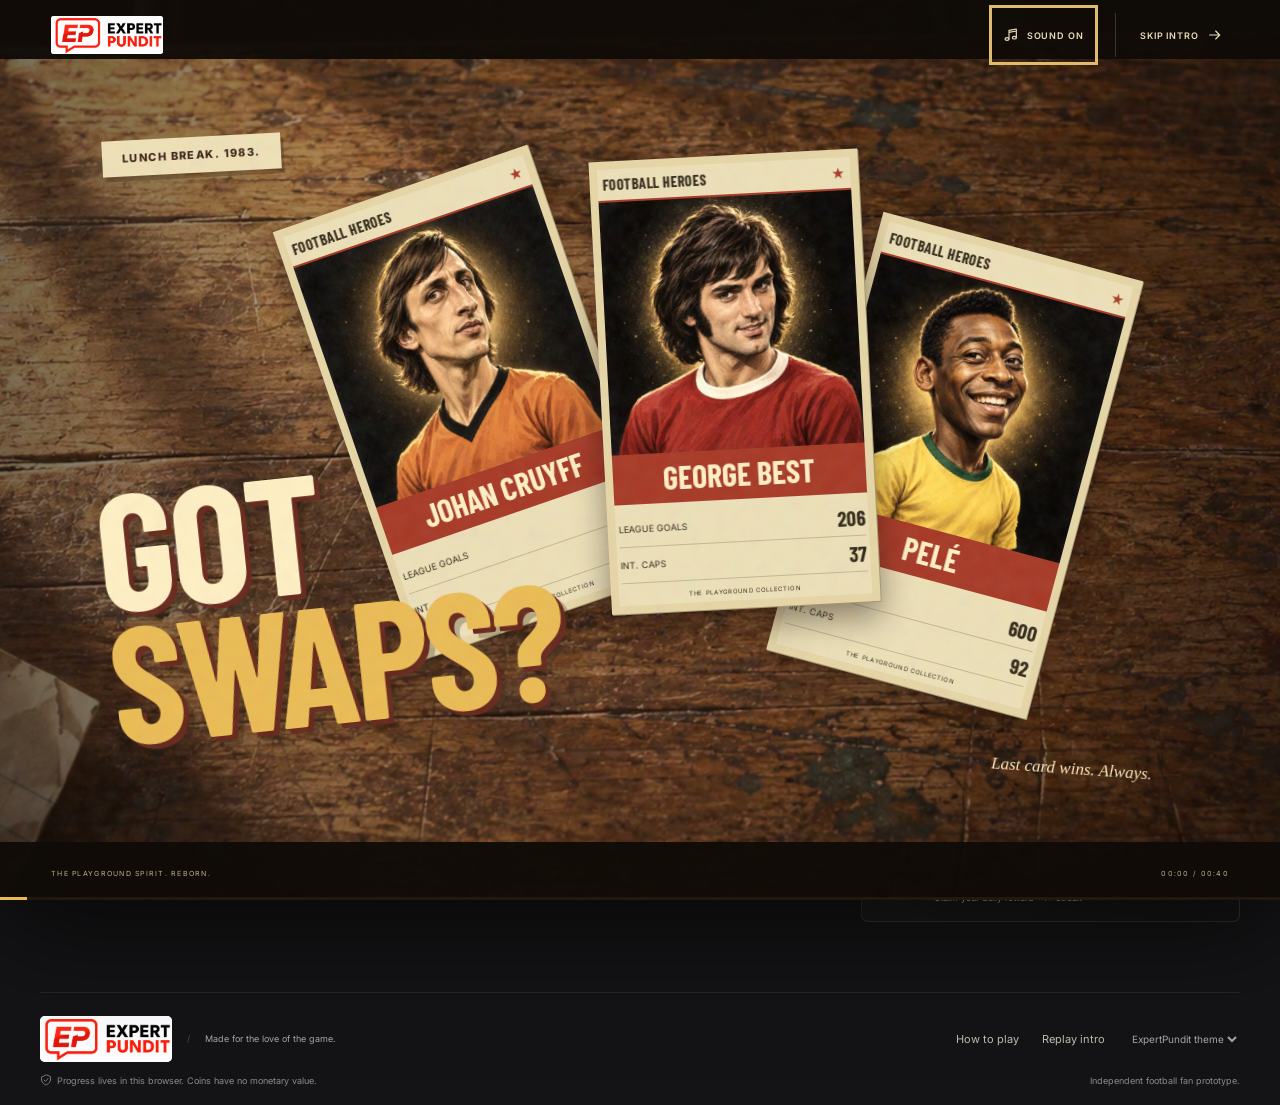
==== commit 0ca9947e: "Add screenshot tutorial and explicit round explanations" ====
--- a/index.html
+++ b/index.html
@@ -9,8 +9,8 @@
       content="Football's greatest. Your next great rivalry. Play Legends Duel, a free browser card game with 24 illustrated football legends."
     />
     <title>Legends Duel — Football's greatest. Your call.</title>
-    <script type="module" crossorigin src="./assets/index-ClLrHozA.js"></script>
-    <link rel="stylesheet" crossorigin href="./assets/style-BjZW4yml.css">
+    <script type="module" crossorigin src="./assets/index-BIDQUDLR.js"></script>
+    <link rel="stylesheet" crossorigin href="./assets/style-CV1T3oIi.css">
   </head>
   <body>
     <a class="skip-link" href="#main">Skip to game</a>
--- a/assets/style-CV1T3oIi.css
+++ b/assets/style-CV1T3oIi.css
@@ -0,0 +1 @@
+@font-face{font-family:Barlow Condensed;font-style:normal;font-weight:700;font-display:swap;src:url(./barlow-condensed-latin-ext-CwuXbfVR.woff2) format("woff2");unicode-range:U+0100-02BA,U+02BD-02C5,U+02C7-02CC,U+02CE-02D7,U+02DD-02FF,U+0304,U+0308,U+0329,U+1D00-1DBF,U+1E00-1E9F,U+1EF2-1EFF,U+2020,U+20A0-20AB,U+20AD-20C0,U+2113,U+2C60-2C7F,U+A720-A7FF}@font-face{font-family:Barlow Condensed;font-style:normal;font-weight:700;font-display:swap;src:url(./barlow-condensed-latin-v1xN8_Wq.woff2) format("woff2");unicode-range:U+0000-00FF,U+0131,U+0152-0153,U+02BB-02BC,U+02C6,U+02DA,U+02DC,U+0304,U+0308,U+0329,U+2000-206F,U+20AC,U+2122,U+2191,U+2193,U+2212,U+2215,U+FEFF,U+FFFD}@font-face{font-family:Inter;font-style:normal;font-weight:100 900;font-display:swap;src:url(./inter-latin-ext-DO1Apj_S.woff2) format("woff2");unicode-range:U+0100-02BA,U+02BD-02C5,U+02C7-02CC,U+02CE-02D7,U+02DD-02FF,U+0304,U+0308,U+0329,U+1D00-1DBF,U+1E00-1E9F,U+1EF2-1EFF,U+2020,U+20A0-20AB,U+20AD-20C0,U+2113,U+2C60-2C7F,U+A720-A7FF}@font-face{font-family:Inter;font-style:normal;font-weight:100 900;font-display:swap;src:url(./inter-latin-Dx4kXJAl.woff2) format("woff2");unicode-range:U+0000-00FF,U+0131,U+0152-0153,U+02BB-02BC,U+02C6,U+02DA,U+02DC,U+0304,U+0308,U+0329,U+2000-206F,U+20AC,U+2122,U+2191,U+2193,U+2212,U+2215,U+FEFF,U+FFFD}:root{color-scheme:dark;--background: #141416;--surface: #1e1e21;--border: #343437;--text: #f6f1e8;--muted: #aaa8a7;--accent: #d62f3e;--accent-bright: #f44755;--gold: #dfbb70;--heading: "Barlow Condensed", Impact, "Arial Narrow", sans-serif;font-family:Inter,Arial,sans-serif;font-size:14px;color:var(--text);background:var(--background)}*{box-sizing:border-box}body{margin:0;min-width:320px;background:radial-gradient(ellipse at 76% 28%,#65262922,transparent 45%),var(--background)}button,input,select{font:inherit}button{color:inherit;cursor:pointer}button,a,input,select,summary{-webkit-tap-highlight-color:transparent}button{border:0;background:none}button:disabled{cursor:default;opacity:.55}button:not(:disabled),a{touch-action:manipulation}button:not(:disabled):hover{filter:brightness(1.12)}button:focus-visible,a:focus-visible,input:focus-visible,select:focus-visible,summary:focus-visible{outline:3px solid var(--gold);outline-offset:5px}a{color:var(--gold)}img{max-width:100%;object-fit:cover}h1,h2,h3,p{margin:0}h1,h2{font-family:var(--heading);font-weight:700;line-height:.99;letter-spacing:-.025em}h1 em,h2 em{font-style:normal;color:var(--gold)}p{color:var(--muted);line-height:1.7}.icon{width:22px;height:22px;flex-shrink:0;vertical-align:middle}.sr-only{position:absolute;width:1px;height:1px;margin:-1px;padding:0;overflow:hidden;clip:rect(0,0,0,0);white-space:nowrap;border:0}.skip-link{position:fixed;top:-60px;left:20px;z-index:30;padding:14px;background:var(--gold);color:#111}.skip-link:focus{top:10px}.site-header{border-bottom:1px solid #ffffff12;background:#121214ee;position:relative;z-index:5}.header-inner{max-width:1320px;padding:0 40px;min-height:90px;margin:auto;display:flex;align-items:center;justify-content:space-between;gap:25px}.brandmark{display:flex;align-items:center;gap:12px;text-align:left;padding:8px 0;font-family:var(--heading);font-size:25px;letter-spacing:.015em;line-height:1;white-space:nowrap}.brandmark b{color:var(--gold);font-weight:700}.brandmark small{display:block;color:#999697;font-family:Inter,sans-serif;font-size:8px;letter-spacing:.24em;margin-top:8px}.brand-crest{width:43px;height:49px;background:var(--accent);clip-path:polygon(0 0,100% 0,100% 72%,50% 100%,0 72%);display:grid;place-items:center;color:#fff3df}.brand-crest .icon{width:25px;height:25px;margin-top:-6px}nav{display:flex;align-self:stretch;gap:30px}.nav-link{display:flex;align-items:center;gap:8px;position:relative;color:var(--muted);padding:6px 3px;font-size:12px;font-weight:600}.nav-link .icon{width:17px;height:17px}.nav-link.active{color:var(--text)}.nav-link.active:after{content:"";position:absolute;bottom:0;height:3px;background:var(--accent);left:0;right:0}.header-wallet{display:flex;align-items:center;gap:18px}.level-pill{color:#9c9999;font-size:9px;letter-spacing:.08em;padding-right:18px;border-right:1px solid var(--border);white-space:nowrap}.level-pill b{color:var(--text);font-size:13px;padding-left:4px}.coin-balance{display:flex;align-items:center;gap:7px;font-size:14px;color:var(--gold)}.coin-balance .icon{width:23px;height:23px}.daily-icon{display:grid;place-items:center;width:43px;height:43px;border-radius:7px;border:1px solid var(--border);color:var(--gold);position:relative}.has-reward:after{content:"";width:6px;height:6px;border-radius:50%;background:var(--accent-bright);position:absolute;top:7px;right:7px}.main-content{max-width:1240px;margin:0 auto;padding:40px 0 70px;min-height:calc(100vh - 220px)}.home-main{padding-top:0}.eyebrow{display:inline-flex;align-items:center;gap:9px;font-size:9px;letter-spacing:.22em;font-weight:700;color:var(--gold)}.live-dot{height:5px;width:5px;border-radius:50%;background:var(--accent-bright);box-shadow:0 0 12px #f4475544;display:inline-block;flex-shrink:0}.home-hero{overflow:clip;min-height:586px;display:grid;grid-template-columns:.85fr 1.15fr;position:relative}.hero-copy{padding:57px 0 42px;z-index:2}.hero-copy h1{font-size:clamp(58px,6.7vw,90px);margin:25px 0 22px;line-height:.9;letter-spacing:-.013em}.hero-copy h1 em{color:var(--gold)}.hero-copy p{font-size:13px;line-height:1.85}.learn-link{display:flex;align-items:center;gap:9px;padding:15px 0;margin-top:11px;font-size:10px;font-weight:600;color:#d7d0c4}.learn-link>.icon:first-child{border:1px solid #645843;border-radius:50%;padding:5px;width:26px;height:26px;color:var(--gold)}.learn-link>.icon:last-child{width:15px;margin-left:3px}.hero-art{position:relative;min-width:0;display:flex;align-items:center;justify-content:center;isolation:isolate}.hero-art:before{content:"";position:absolute;width:140%;height:66%;top:21%;left:-25%;z-index:-1;background:radial-gradient(ellipse,color-mix(in srgb,var(--accent) 20%,transparent),transparent 68%)}.hero-art:after{content:"";position:absolute;border:1px solid #dfbb7014;width:110%;height:250px;border-radius:50%;transform:perspective(340px) rotateX(64deg);bottom:18px;left:-5%;box-shadow:0 0 0 35px #ffffff02,0 0 0 70px #ffffff02;z-index:-1}.hero-ghost{position:absolute;top:22px;left:3%;font-family:var(--heading);color:transparent;-webkit-text-stroke:1px #ffffff08;font-size:128px;letter-spacing:.025em;z-index:-1}.spotlight{position:absolute;width:150px;height:470px;filter:blur(13px);background:linear-gradient(#fff4d908,transparent);top:-30px;z-index:-1}.spotlight-one{left:-5%;transform:rotate(-30deg)}.spotlight-two{right:-3%;transform:rotate(30deg)}.hero-cards{position:relative;width:620px;height:470px;margin-top:22px}.hero-card{position:absolute;width:237px;filter:drop-shadow(0 18px 22px #0009)}.hero-card-left{left:6%;top:41px;transform:rotate(-13deg)}.hero-card-right{right:2%;top:44px;transform:rotate(13deg)}.hero-card-front{left:calc(50% - 118px);top:6px;z-index:2;transform:rotate(-2deg)}.hero-card .player-card{box-shadow:none}.hero-caption{display:flex;align-items:center;justify-content:center;gap:13px;font-size:8px;font-weight:600;letter-spacing:.22em;color:#c2aa7c;position:absolute;bottom:40px;left:0;right:0}.gold-line{display:block;width:30px;height:1px;background:#b4975d55}.player-card{width:100%;overflow:hidden;position:relative;border:1px solid #ad8a50;border-radius:13px 13px 17px 17px;padding:7px;background:linear-gradient(135deg,#b09a69,#594728 12%,#e4c991 23%,#76603a 35%,#31281d 52%,#b89351 73%,#fae1ad 84%,#665231);box-shadow:0 10px 30px #0005,inset 0 0 0 2px #141416}.player-card:after{pointer-events:none;content:"";position:absolute;inset:2px;border:1px solid #edd29366;border-radius:10px 10px 14px 14px}.card-topline{background:#1c1a18;display:flex;justify-content:space-between;align-items:center;font-size:8px;padding:9px 11px;letter-spacing:.22em;color:#e0c794;border-radius:7px 7px 0 0}.card-topline .icon{height:10px;width:10px}.portrait-wrap{aspect-ratio:1 / .82;position:relative;overflow:hidden;background:#211c17}.portrait-wrap img{width:100%;height:100%;object-position:center 30%;display:block}.portrait-wrap:after{content:"";position:absolute;inset:0;background:linear-gradient(transparent 60%,#141416);pointer-events:none}.card-position{position:absolute;left:12px;top:10px;font-family:var(--heading);font-size:22px;text-shadow:0 2px 5px #000;z-index:1}.card-flag{position:absolute;right:12px;top:12px;font-size:20px;z-index:1;filter:drop-shadow(0 1px 3px #0009)}.card-identity{background:#141416;text-align:center;padding:0 8px 13px;position:relative;margin-top:-1px}.card-firstname{text-transform:uppercase;font-size:9px;letter-spacing:.2em;font-weight:600;color:#e9dcc5}.card-identity h3{text-transform:uppercase;font-family:var(--heading);font-size:38px;line-height:1.15;color:#f2deb3;margin:0}.card-era{color:#a99c87;font-size:8px;letter-spacing:.13em}.card-stats{background:#19191b;padding:3px 11px 8px}.stat-row{display:flex;align-items:center;justify-content:space-between;width:100%;min-height:37px;gap:8px;border-bottom:1px solid #ffffff0c;color:#c8c4bd;font-size:11px;padding:5px 3px}.stat-row:last-child{border-bottom:0}.stat-row strong{color:#f3eee5;font-variant-numeric:tabular-nums;font-size:16px;font-weight:700}.stat-row small{font-size:8px;color:#c5b491;margin-left:2px}.stat-row .icon{width:14px;height:14px;color:var(--gold)}.stat-row>span{flex:1;text-align:left}.stat-row kbd{display:inline-grid;place-items:center;border:1px solid #6c5d44;color:#d1b77e;width:20px;height:20px;border-radius:4px;margin-right:8px;font-family:inherit;font-size:10px}button.stat-row{min-height:43px;border-radius:4px;transition:background .15s}button.stat-row:hover,.stat-row.selected-stat{background:#dfbb7020;color:#fff3d9}.stat-row.selected-stat strong{color:var(--gold)}.card-detail{display:flex;justify-content:center;gap:5px;align-items:center;background:#141416;width:100%;font-size:9px;min-height:44px;color:#c3bba9;border-top:1px solid #77623e;border-radius:0 0 9px 9px}.card-detail .icon{width:12px;height:12px}.card-edition{background:#171717;border-top:1px solid #675332;color:#c5a469;display:flex;gap:13px;justify-content:center;align-items:center;padding:10px 0;font-size:7px;letter-spacing:.16em;border-radius:0 0 9px 9px}.card-edition .icon{width:8px;height:8px}.compact-card .card-stats{display:grid;grid-template-columns:1fr 1fr;column-gap:13px;padding:6px 11px 10px}.compact-card .stat-row{display:flex;gap:5px;font-size:8px;min-height:27px}.compact-card .stat-row strong{font-size:14px}.compact-card .stat-row small{font-size:7px}.compact-card .card-identity{padding-bottom:8px}.compact-card .card-identity h3{font-size:32px}.compact-card .portrait-wrap{aspect-ratio:1 / .87}.mythic{background:linear-gradient(135deg,#e5bf6d,#765114 15%,#ffeab0 27%,#94722e 43%,#d1a549 65%,#fce8ad 82%,#735020)}.kickoff-panel{background:#1d1d20;border:1px solid #3a3534;border-top:2px solid #785a41;border-radius:9px;padding:26px;display:grid;grid-template-columns:1fr 2.45fr 1.2fr;gap:25px;align-items:center;position:relative;z-index:3}.kickoff-heading .eyebrow{font-size:7px;letter-spacing:.15em;color:#a99c84}.kickoff-heading h2{font-size:29px;margin-top:9px;letter-spacing:0}.mode-options{display:flex;gap:11px}.mode-option{flex:1;border:1px solid #424044;border-radius:6px;padding:14px 12px;text-align:left;display:flex;align-items:center;gap:10px;background:#222124;min-width:0}.mode-option.chosen{border-color:var(--accent);background:color-mix(in srgb,var(--accent) 8%,#222124)}.mode-icon{color:#94918f}.chosen .mode-icon{color:var(--accent-bright)}.mode-option b{display:block;font-size:11px;white-space:nowrap}.mode-option small{display:block;font-size:8px;color:#aaa5a5;margin-top:6px;line-height:1.5}.radio-dot{height:13px;width:13px;border:1px solid #716464;border-radius:50%;display:block;flex-shrink:0;margin-left:auto}.chosen .radio-dot{border:4px solid var(--accent-bright)}.kickoff-action{text-align:center}.button{display:inline-flex;align-items:center;justify-content:center;min-height:48px;padding:12px 23px;gap:12px;border-radius:5px;font-weight:700;font-size:11px;letter-spacing:.03em;transition:transform .15s,background .15s}.button:not(:disabled):active{transform:translateY(1px)}.button.primary{background:var(--accent);color:#fff;box-shadow:0 5px 20px #0002}.button.primary:hover{background:var(--accent-bright)}.button .icon{width:19px;height:19px}.kickoff-action .button{width:100%;white-space:nowrap;font-size:11px}.kickoff-action>span{font-size:8px;color:#aaa5a1;display:block;margin-top:10px;line-height:1.5}.button.secondary{background:#29282a;border:1px solid #59504a}.button.gold-button{background:var(--gold);color:#20190d}.button.equipped{background:#dfbb7015;border:1px solid #77633e;color:var(--gold);opacity:1}.home-bottom{padding-top:30px;display:grid;grid-template-columns:2.1fr 1fr;gap:35px}.feature-strip{display:flex;justify-content:space-between;gap:24px;padding:16px 0;align-items:center}.feature-strip>div{display:flex;align-items:center;gap:10px}.feature-strip>div>.icon{width:23px;height:23px;color:#a89470}.feature-strip b{font-size:10px;display:block;font-weight:600}.feature-strip small{font-size:8px;line-height:1.8;color:#999696;display:block;margin-top:4px}.daily-banner{text-align:left;display:flex;align-items:center;gap:13px;padding:17px;border:1px solid #dfbb7026;background:linear-gradient(110deg,#dfbb700a,#dfbb7002);border-radius:7px}.gift-circle{width:42px;height:42px;border-radius:50%;display:grid;place-items:center;background:#dfbb7010;color:var(--gold);flex-shrink:0}.daily-banner b{display:block;font-size:12px;margin:6px 0 5px}.daily-banner small{color:#b5a892;font-size:9px}.daily-banner .eyebrow{font-size:6px;letter-spacing:.19em}.daily-banner>.icon{width:17px;height:17px;color:var(--gold);margin-left:auto}.site-footer{max-width:1240px;margin:auto;border-top:1px solid #ffffff12;padding:23px 0 17px;display:flex;align-items:center;justify-content:space-between;flex-wrap:wrap;gap:20px;color:#aaa5a2;font-size:9px}.publisher{display:flex;align-items:center;gap:9px}.publisher-logo{width:27px;height:26px;display:inline-grid;place-items:center;background:var(--accent);font-size:12px;font-style:italic;color:#fff}.publisher-logo img{width:27px;height:26px}.footer-divider{color:#494449;padding:0 6px}.site-footer>div{display:flex;gap:23px;align-items:center}.text-button{font-size:11px;color:#c1bab0;min-height:44px;display:inline-flex;align-items:center;justify-content:center;gap:6px;padding:6px 0}.text-button .icon{width:15px;height:15px}.theme-switch select{min-height:44px;color:#aaa4a0;font-size:10px;background:var(--background);border:0;cursor:pointer;max-width:170px}.save-note{width:100%;font-size:9px;line-height:1.7;color:#8d8988;display:flex;gap:5px;align-items:center;margin-top:-9px}.save-note .icon{width:12px;height:12px}.save-note span{margin-left:auto}.page-heading{display:flex;justify-content:space-between;align-items:center;gap:20px;margin:15px 0 34px}.page-heading h1{font-size:62px;margin:12px 0 15px}.page-heading p{font-size:13px}.collection-count{text-align:right}.collection-count strong{font-family:var(--heading);font-size:53px;color:var(--gold)}.collection-count strong span{font-size:26px;color:#777273}.collection-count small{display:block;font-size:8px;letter-spacing:.1em;color:#aaa3a0}.collection-toolbar{display:flex;justify-content:space-between;align-items:center;border-bottom:1px solid var(--border);margin-bottom:17px;gap:20px}.filter-tabs{display:flex;gap:22px}.filter-tabs button{font-size:11px;min-height:52px;padding:8px 0;border-bottom:2px solid transparent;color:#ada5a0}.filter-tabs button.selected{color:var(--gold);border-color:var(--gold)}.search-field{display:flex;align-items:center;gap:7px;padding:5px 13px;background:#ffffff05;border:1px solid var(--border);border-radius:5px;margin-bottom:7px}.search-field .icon{color:#8a8580;width:15px;height:15px}.search-field input{border:0;background:transparent;min-height:30px;color:var(--text);width:170px;font-size:11px}.search-field input::placeholder{color:#aaa}.collection-note{font-size:11px;margin-bottom:24px}.collection-grid{display:grid;grid-template-columns:repeat(4,minmax(0,1fr));gap:30px 25px}.collection-card-action{margin-top:12px;text-align:center}.collection-card-action .button{width:100%}.starter-label{display:block;font-size:9px;letter-spacing:.14em;color:#b1a28c;padding:16px}.collection-item .player-card{transition:transform .2s}.collection-item:hover .player-card{transform:translateY(-4px)}.empty-state{padding:70px;text-align:center}.shop-wallet{border:1px solid #dfbb7033;padding:20px 28px;border-radius:7px;color:var(--gold);font-size:25px;font-weight:700;text-align:center}.shop-wallet small{display:block;font-size:8px;letter-spacing:.18em;margin-top:8px;color:#b0a289}.shop-intro{display:flex;align-items:center;padding:17px 20px;gap:14px;background:#dfbb7006;border:1px solid #dfbb7022;border-radius:6px;margin-bottom:35px}.shop-intro>.icon{color:var(--gold);width:24px;height:24px}.shop-intro p{font-size:11px;flex:1}.shop-intro span{font-size:9px;color:var(--gold);letter-spacing:.08em;flex-shrink:0}.shop-intro i{padding:0 6px}.shop-grid{display:grid;grid-template-columns:repeat(4,minmax(0,1fr));gap:25px}.shop-item .button{width:100%}.legend-tagline{text-align:center;font-size:11px;min-height:60px;padding:14px 3px}.coins-needed{display:block;text-align:center;color:#99908b;font-size:10px;padding-top:12px}.shop-footnote{margin-top:38px;display:flex;align-items:center;justify-content:center;gap:10px;color:#b5aca0;font-size:11px}.shop-footnote>.icon{color:var(--gold)}.arena-header{display:flex;justify-content:space-between;align-items:center;margin-top:-20px;margin-bottom:16px;gap:15px}.arena-header .eyebrow{color:#afa390;font-size:9px}.arena-controls{display:flex;align-items:center;gap:23px}.speed-button{display:flex;align-items:center;gap:5px;min-height:44px;color:#a9a19b;font-size:11px}.speed-button .icon{width:14px;height:14px}.speed-button.enabled{color:var(--gold)}.scoreboard{display:grid;grid-template-columns:1fr 1.1fr 1fr;align-items:center;max-width:990px;margin:0 auto;border:1px solid #ffffff13;border-radius:7px;padding:18px 24px;background:#1d1c1e;gap:30px}.score-player{display:flex;align-items:center;gap:13px}.score-player b{font-size:12px;display:block}.score-player div>span{color:#aaa19a;font-size:10px;display:block;margin-top:5px}.score-player strong{color:var(--text);font-size:15px}.avatar{width:40px;height:40px;border-radius:50%;display:grid;place-items:center;background:color-mix(in srgb,var(--accent) 23%,transparent);border:1px solid var(--accent);color:#f6dad5;font-size:9px;font-weight:700;flex-shrink:0}.cpu-avatar{background:#dfbb7010;color:var(--gold);border-color:#80673c}.cpu-score{text-align:right;justify-content:flex-end}.score-center{text-align:center}.score-center>span{font-size:8px;letter-spacing:.21em;color:#bca67e}.ownership-bar{height:5px;width:100%;background:#807457;border-radius:4px;margin-top:11px;overflow:hidden;display:flex}.ownership-bar i{background:var(--accent-bright);height:5px;transition:width .5s}.ownership-bar b{background:#ddd3ba;height:5px}.turn-banner{text-align:center;padding:25px 0 22px}.turn-banner h1{font-size:33px;letter-spacing:.025em}.turn-banner p{font-size:11px;margin-top:8px}.turn-banner.win-banner h1{color:var(--gold)}.loop-note{display:block;font-size:10px;color:var(--gold);margin:8px 0}.duel-table{display:grid;grid-template-columns:minmax(0,310px) minmax(150px,210px) minmax(0,310px);gap:45px;justify-content:center;position:relative;isolation:isolate}.duel-table:before{content:"";position:absolute;inset:20% 0 -8%;background:radial-gradient(ellipse,#8c5e2222,transparent 65%);z-index:-1}.duel-side{min-width:0}.side-label{display:flex;align-items:center;gap:7px;justify-content:flex-start;padding:0 3px 12px;font-size:8px;letter-spacing:.14em;color:#b4aaa0}.side-label b{font-size:7px;color:var(--gold);margin-left:auto;letter-spacing:.07em}.duel-center{display:flex;align-items:center;flex-direction:column;justify-content:center;gap:28px}.versus{font-family:var(--heading);font-size:55px;font-style:italic;color:#6c5c43}.higher-wins{color:#a49885;font-size:8px;letter-spacing:.12em}.pot-indicator{display:flex;flex-direction:column;align-items:center;gap:8px;padding:20px;border:1px dashed #6a573a;border-radius:8px;background:#dfbb7006}.pot-indicator>.icon{color:var(--gold)}.pot-indicator strong{font-family:var(--heading);font-size:28px}.pot-indicator span{font-size:7px;letter-spacing:.12em;color:#b7a685}.duel-center .button{width:100%;font-size:10px;padding:13px}.comparison{text-align:center;width:100%}.comparison>span{display:block;color:var(--gold);font-size:10px}.comparison strong{display:flex;align-items:center;justify-content:center;gap:12px;font-family:var(--heading);font-size:42px;margin-top:12px}.comparison strong i{color:#6c635a;font-style:normal;font-size:25px}.winning-number{color:var(--gold)}.comparison small{color:#a9997e;font-size:10px}.card-back{min-height:601px;display:flex;flex-direction:column;justify-content:center;align-items:center;isolation:isolate;color:var(--gold)}.card-back:before{position:absolute;content:"";inset:7px;border-radius:8px;background:#212021;z-index:-2}.back-pattern{position:absolute;inset:9px;background:repeating-linear-gradient(45deg,transparent 0 17px,#dfbb7009 17px 18px),repeating-linear-gradient(-45deg,transparent 0 17px,#dfbb7009 17px 18px);z-index:-1;border-radius:8px}.back-crest{display:flex;flex-direction:column;align-items:center;padding:35px 30px;background:#1c1b1b;border:1px solid #c3a065;outline:1px solid #705a32;outline-offset:7px;clip-path:polygon(-10% -10%,110% -10%,110% 70%,50% 110%,-10% 70%)}.back-crest>.icon{width:38px;height:38px;margin-bottom:20px}.back-crest>span{font-family:var(--heading);font-size:33px;line-height:.95;text-align:center;letter-spacing:.03em}.back-crest b{font-size:61px}.back-crest i{font-size:6px;font-style:normal;letter-spacing:.25em;margin-top:20px}.back-footer{position:absolute;bottom:35px;letter-spacing:.24em;font-size:8px;color:#b2986c}.arena-tip{text-align:center;margin:28px 0 0;font-size:10px}.arena-tip .icon{width:13px;height:13px;margin-right:5px}.round-revealed .opponent-side .player-card{animation:reveal .4s ease-out}.round-revealed .human-side .player-card{animation:capture .45s ease-out}.dealt .player-card{animation:deal .45s ease-out}@keyframes reveal{0%{transform:rotateY(80deg) scale(.96);opacity:.2}to{transform:rotateY(0) scale(1);opacity:1}}@keyframes capture{50%{transform:translateY(-9px);box-shadow:0 0 25px #dfbb7044}}@keyframes deal{0%{transform:translateY(16px);opacity:.3}to{transform:translateY(0);opacity:1}}.match-end{text-align:center;max-width:720px;margin:25px auto}.end-trophy{width:85px;height:85px;display:grid;place-items:center;color:var(--gold);background:#dfbb700c;border:1px solid #dfbb7033;border-radius:50%;margin:0 auto 24px}.end-trophy .icon{width:43px;height:43px}.match-end h1{font-size:76px;margin:20px 0}.match-end p{font-size:13px}.end-stats{display:flex;justify-content:center;margin:35px 0;padding:25px;border-top:1px solid var(--border);border-bottom:1px solid var(--border);gap:60px}.end-stats strong{display:block;font-family:var(--heading);font-size:43px;color:var(--gold)}.end-stats span{font-size:8px;letter-spacing:.1em;color:#aea18d}.match-end>.button{width:260px}.match-end>.text-button{display:flex;margin:7px auto}.draft-heading{text-align:center;padding:20px 0}.draft-heading h1{font-size:51px;margin:15px 0}.draft-heading p{font-size:12px}.draft-note{font-size:10px;color:#b1a48c;display:block;margin-top:12px;line-height:1.8}.draft-rosters{max-width:800px;margin:8px auto 30px;display:grid;grid-template-columns:1fr 1fr;gap:60px}.draft-rosters>div>b{font-size:9px;letter-spacing:.13em;color:#bfb39e;display:block;margin-bottom:12px}.draft-rosters b>span{color:var(--gold);float:right}.picked-players{display:flex;gap:8px;justify-content:space-between}.picked-players img{width:52px;height:52px;border:1px solid #b79453;border-radius:5px}.empty-pick{width:52px;height:52px;border:1px dashed #524a41;border-radius:5px;display:grid;place-items:center;color:#7e7161;font-family:var(--heading);font-size:22px}.draft-grid{display:grid;grid-template-columns:repeat(5,minmax(0,1fr));gap:18px}.draft-pick{display:flex;flex-direction:column;align-items:center;padding:5px;border:1px solid #9c7c46;background:#1e1c1b;border-radius:8px;overflow:hidden;text-align:center;transition:transform .2s}.draft-pick:not(:disabled):hover{transform:translateY(-4px);border-color:var(--gold)}.draft-pick>img{width:100%;height:auto;aspect-ratio:1;border-radius:4px}.draft-player-meta{color:#c6b18b;font-size:10px;margin:11px 0 7px}.draft-pick strong{font-family:var(--heading);text-transform:uppercase;font-size:22px;line-height:1.1}.draft-pick small{font-size:9px;color:#b4a591;margin:7px 0 13px}.pick-label{background:#dfbb7014;color:var(--gold);width:100%;padding:10px;font-size:8px;letter-spacing:.07em}.pick-label .icon{height:11px;width:11px;margin-left:6px}.draft-ready{text-align:center;padding:50px 0}.storage-notice,.portable-notice{background:#534326;color:#ffe9be;padding:10px 20px;text-align:center;font-size:11px;line-height:1.5}.storage-notice .icon{width:15px;height:15px;margin-right:5px}.portable-notice{background:#25231e;color:#c1b08e;font-size:10px}#toast{position:fixed;bottom:25px;left:50%;transform:translate(-50%,20px);opacity:0;pointer-events:none;background:#eee4d1;color:#262019;font-size:12px;padding:15px 23px;border-radius:6px;box-shadow:0 8px 40px #0008;z-index:20;transition:.2s;max-width:calc(100vw - 30px);width:max-content;text-align:center;line-height:1.5}#toast.visible{opacity:1;transform:translate(-50%)}dialog{color:var(--text);background:#201e1e;border:1px solid #6d5a3d;border-radius:13px;padding:42px;width:min(620px,calc(100vw - 32px));max-height:calc(100dvh - 40px);overflow:auto;box-shadow:0 30px 100px #0009;text-align:center}dialog::backdrop{background:#0a0909cd;-webkit-backdrop-filter:blur(5px);backdrop-filter:blur(5px)}dialog h2{font-size:48px;margin:15px 0 18px}dialog>p{font-size:12px}dialog>.button{width:100%;margin-top:17px}.modal-close{position:absolute;right:9px;top:9px;width:44px;height:44px;display:grid;place-items:center;color:#b7a891}.modal-close .icon{width:20px;height:20px}.modal-icon{margin:0 auto 20px;color:var(--gold)}.modal-icon .icon{width:40px;height:40px}.modal-footnote{font-size:10px;color:#a89c8a;line-height:1.7;margin-top:20px}.streak-days{display:flex;gap:9px;margin:28px 0 8px}.streak-days>div{flex:1;display:flex;align-items:center;flex-direction:column;padding:15px 6px;gap:10px;border:1px solid #5f5141;border-radius:6px;background:#ffffff03}.streak-days small{font-size:8px;color:#b8ab95;letter-spacing:.07em}.streak-days .icon{width:24px;height:24px;color:#be9c60}.streak-days b{font-size:16px}.streak-days .today{background:#dfbb7014;border-color:var(--gold)}.streak-days .today b{color:var(--gold)}.detail-header{display:flex;align-items:center;gap:18px;text-align:left;margin:0 0 25px;padding-right:12px}.detail-header img{width:90px;height:90px;border-radius:7px;border:1px solid #a58248;flex-shrink:0}.detail-header h2{font-size:34px;margin:9px 0}.detail-header .eyebrow{font-size:7px;letter-spacing:.09em}.detail-header p{font-size:10px}.detail-stats{text-align:left}.detail-stats section{padding:17px 0;border-top:1px solid #514537}.detail-stats section>div{display:flex;justify-content:space-between;align-items:center;gap:20px}.detail-stats h3{font-size:13px}.detail-stats strong{font-family:var(--heading);font-size:28px;color:var(--gold)}.detail-stats p{font-size:11px;margin:7px 0}.detail-stats a{font-size:10px;line-height:1.7;display:inline-block;padding:7px 0}.detail-stats .source-note{font-size:10px;color:#aaa092}.counting-notes{text-align:left;font-size:11px;border-top:1px solid #514537;padding-top:12px;margin-top:15px}.counting-notes summary{padding:12px 0;cursor:pointer;color:var(--gold)}.counting-notes p,.counting-notes li{line-height:1.8;color:#bcb2a2;margin-bottom:9px}.counting-notes ul{padding-left:20px}.rules-list{text-align:left;padding-left:21px;font-size:12px;color:#bbb1a2;line-height:1.9}.rules-list li{padding-left:6px;margin:13px 0}.rules-list b{display:block;color:#ede3d1}.tutorial-card{display:flex;align-items:center;justify-content:center;gap:20px;padding:20px}.tutorial-card img{border-radius:7px;border:1px solid #cfa45b}.tutorial-card strong{font-family:var(--heading);font-size:30px}.tutorial-choices{display:grid;gap:10px}.tutorial-choices .button{justify-content:space-between}.tutorial-choices b{color:var(--gold);font-size:19px}.tutorial-skip{margin-top:10px}.tutorial-result{display:flex;justify-content:center;align-items:center;gap:22px;margin:22px 0}.tutorial-result>div{display:flex;flex-direction:column;align-items:center;gap:6px}.tutorial-result img{width:95px;height:95px;border-radius:5px;border:1px solid #b6975e}.tutorial-result b{font-family:var(--heading);font-size:35px;color:var(--gold)}.tutorial-result span{font-size:10px;color:#b6a78e}.tutorial-final{margin:25px 0}.tutorial-final>.icon{width:50px;height:50px;color:var(--gold);margin-bottom:15px}.tutorial-final p{font-size:12px;margin:12px 0}.fast-mode *,.fast-mode *:before,.fast-mode *:after{animation-duration:.05s!important;transition-duration:.05s!important}@media(min-width:1500px){.main-content,.site-footer{max-width:1280px}.header-inner{max-width:1360px}.home-hero{min-height:640px}.hero-copy{padding-top:72px}.hero-copy h1{font-size:98px}.hero-cards{transform:scale(1.08)}}@media(max-width:1320px){.main-content,.site-footer{margin-left:40px;margin-right:40px}.header-inner{padding-left:40px;padding-right:40px}.kickoff-panel{grid-template-columns:1fr 2.4fr 1.2fr;gap:18px;padding:23px}.kickoff-heading h2{font-size:25px}.mode-option{gap:7px;padding:12px 9px}.mode-option .icon{width:19px}.hero-card{width:219px}.hero-card-front{left:calc(50% - 109px)}.hero-card-left{left:2%}.hero-card-right{right:-1%}.hero-cards{height:440px}.hero-caption{bottom:44px}.hero-copy h1{font-size:82px}.hero-ghost{font-size:110px}.home-bottom{gap:25px}.feature-strip{gap:18px}.feature-strip>div{gap:8px}.feature-strip b{font-size:9px}.feature-strip small{font-size:8px}.duel-table{gap:30px}}@media(max-width:1050px){.header-inner{gap:15px}nav{gap:18px}.header-wallet{gap:12px}.level-pill{display:none}.home-hero{grid-template-columns:.85fr 1.15fr;min-height:540px}.hero-copy h1{font-size:73px}.hero-copy p{font-size:12px}.hero-card{width:186px}.hero-card-front{left:calc(50% - 93px)}.hero-card .compact-card .stat-row{font-size:7px}.hero-card .compact-card .card-stats{column-gap:8px;padding-left:7px;padding-right:7px}.hero-card .card-identity h3{font-size:28px}.hero-card .card-topline{font-size:6px}.hero-card .card-edition{font-size:5px}.hero-cards{height:380px}.hero-ghost{font-size:87px;top:44px}.hero-caption{bottom:49px;font-size:6px}.kickoff-panel{grid-template-columns:1fr 3fr;gap:18px}.kickoff-action{grid-column:1 / -1;display:flex;flex-direction:row-reverse;align-items:center;justify-content:space-between;gap:20px}.kickoff-action .button{width:250px}.kickoff-action>span{margin-top:0;font-size:10px}.home-bottom{grid-template-columns:1fr;gap:14px}.feature-strip{justify-content:space-around}.feature-strip b{font-size:11px}.feature-strip small{font-size:9px}.daily-banner{max-width:none;padding:18px 24px}.daily-banner b{font-size:14px}.daily-banner .eyebrow{font-size:8px}.daily-banner small{font-size:10px}.collection-grid,.shop-grid{grid-template-columns:repeat(3,minmax(0,1fr));gap:20px}.shop-grid .shop-item:last-child{grid-column:2}.page-heading h1{font-size:52px}.duel-table{grid-template-columns:minmax(0,290px) 140px minmax(0,290px);gap:24px}.card-back{min-height:582px}.duel-center .button{font-size:9px;gap:7px;padding:13px 8px}.scoreboard{gap:18px}.draft-grid{grid-template-columns:repeat(5,minmax(0,1fr));gap:12px}.draft-pick strong{font-size:19px}.draft-pick .pick-label{font-size:7px}.shop-intro span{display:none}}@media(max-width:800px){.main-content,.site-footer{margin-left:24px;margin-right:24px}.header-inner{padding-left:24px;padding-right:24px;min-height:80px}.brandmark{font-size:22px;gap:8px}.brand-crest{width:35px;height:42px}.brandmark small{font-size:6px}nav{gap:13px}.nav-link{font-size:10px}.nav-link .icon{display:none}.header-wallet{gap:10px}.coin-balance{font-size:12px}.coin-balance .icon{width:19px}.daily-icon{width:36px;height:36px}.home-hero{min-height:505px}.hero-copy{padding-top:48px}.hero-copy h1{font-size:63px;margin-top:20px}.hero-copy .eyebrow{font-size:7px}.hero-copy p{font-size:10px}.learn-link{font-size:8px;gap:6px}.hero-card{width:158px}.hero-card-front{left:calc(50% - 79px)}.hero-cards{height:340px}.hero-card-left{top:35px;left:1%}.hero-card-right{top:35px;right:-1%}.hero-card .card-stats{padding-bottom:5px}.hero-card .stat-row{min-height:23px}.hero-card .stat-row strong{font-size:11px}.hero-card .card-identity h3{font-size:26px}.hero-card .card-identity{padding-bottom:6px}.hero-card .card-firstname{font-size:7px}.hero-card .card-era{font-size:6px}.hero-card .card-topline{font-size:5px;padding:6px 7px}.hero-card .card-position{font-size:16px}.hero-card .card-flag{font-size:17px}.hero-card .card-edition{font-size:4px;letter-spacing:.08em;gap:5px;padding:7px 0}.hero-ghost{font-size:70px;top:40px}.hero-caption{bottom:57px;font-size:5px;gap:6px}.gold-line{width:15px}.kickoff-panel{grid-template-columns:1fr}.kickoff-heading{display:flex;justify-content:space-between;align-items:center;gap:20px}.kickoff-heading h2{margin-top:0}.kickoff-heading .eyebrow{font-size:8px}.mode-option{padding:14px}.mode-option b{font-size:12px}.mode-option small{font-size:9px}.home-bottom{padding-top:20px}.feature-strip{gap:14px}.feature-strip>div{flex-direction:column;align-items:flex-start}.feature-strip b{font-size:10px}.feature-strip small{font-size:8px}.collection-grid,.shop-grid{grid-template-columns:repeat(2,minmax(0,1fr));gap:25px}.shop-grid .shop-item:last-child{grid-column:auto}.site-footer{padding-top:17px}.publisher{font-size:8px}.site-footer>div{gap:13px}.save-note span{display:none}.duel-table{grid-template-columns:1fr 1fr;gap:25px}.duel-center{grid-column:1 / -1;grid-row:2;flex-direction:row;gap:25px;min-height:70px}.duel-center .versus{font-size:32px}.pot-indicator{flex-direction:row;border:0;background:none;padding:5px;gap:10px}.pot-indicator span{font-size:9px}.pot-indicator strong{font-size:25px}.duel-center .higher-wins{display:none}.comparison{width:auto}.comparison strong{margin-top:5px;font-size:32px}.duel-center .button{max-width:200px;font-size:11px}.scoreboard{grid-template-columns:1fr 1fr;gap:13px;padding:17px}.score-center{grid-column:1 / -1;grid-row:2}.score-center>span{display:none}.ownership-bar{margin-top:0}.card-back{min-height:570px;height:calc(100% - 23px)}.draft-heading h1{font-size:43px}.draft-grid{grid-template-columns:repeat(3,minmax(0,1fr));gap:16px}.draft-rosters{gap:30px}.picked-players img,.empty-pick{width:43px;height:43px}.collection-toolbar{flex-wrap:wrap;gap:6px}.collection-toolbar .search-field{margin-left:auto}.page-heading{margin-top:0}.shop-wallet{padding:17px;font-size:21px}.shop-wallet .icon{width:18px}}@media(max-width:560px){.header-inner{padding:14px 20px 0;flex-wrap:wrap;justify-content:space-between;gap:10px}.brandmark{padding:0;font-size:23px}.brandmark small{font-size:7px}.brand-crest{width:36px;height:43px}.header-wallet{gap:13px}.coin-balance{font-size:13px}.daily-icon{min-width:44px;min-height:44px}nav{order:3;width:100%;justify-content:center;gap:0;min-height:50px}.nav-link{flex:1;justify-content:center;font-size:11px;gap:7px}.nav-link .icon{display:block;width:15px;height:15px}.main-content{margin-left:20px;margin-right:20px;padding:28px 0 40px}.home-main{padding-top:0}.home-hero{grid-template-columns:1fr;min-height:auto}.hero-copy{padding:35px 0 0;text-align:center}.hero-copy .eyebrow{font-size:7px}.hero-copy h1{font-size:65px;margin:20px 0 17px;line-height:.94}.hero-copy h1 br:nth-child(2){display:none}.hero-copy h1 em{display:block}.hero-copy h1 em br{display:revert}.hero-copy p{font-size:12px}.learn-link{font-size:10px;justify-content:center;width:100%;margin-top:7px;padding:10px 0}.hero-art{height:386px;margin-top:-2px}.hero-cards{width:340px;height:338px;margin-top:0;transform:scale(.88)}.hero-card{width:167px}.hero-card-front{left:calc(50% - 83px);top:0}.hero-card-left{left:1%;top:37px;transform:rotate(-12deg)}.hero-card-right{right:1%;top:37px;transform:rotate(12deg)}.hero-ghost{display:none}.hero-caption{bottom:9px;font-size:6px}.hero-art:after{bottom:-35px;width:95%;left:2.5%;height:200px}.hero-art:before{left:-5%;width:110%}.spotlight{display:none}.kickoff-panel{padding:20px 16px;margin-top:23px;gap:16px;border-radius:8px}.kickoff-heading{display:block;text-align:center}.kickoff-heading .eyebrow{font-size:7px}.kickoff-heading h2{margin-top:8px;font-size:31px}.mode-options{flex-direction:column;gap:10px}.mode-option{padding:15px;gap:13px}.mode-option .icon{width:23px;height:23px}.mode-option b{font-size:12px}.mode-option small{font-size:9px}.kickoff-action{flex-direction:column;gap:10px}.kickoff-action .button{width:100%;min-height:51px;font-size:12px}.kickoff-action>span{font-size:9px}.feature-strip{padding:5px 0 15px;display:grid;grid-template-columns:1fr;gap:17px}.feature-strip>div{flex-direction:row;align-items:center;gap:14px}.feature-strip b{font-size:11px}.feature-strip small{font-size:9px;margin-top:1px}.feature-strip>div>.icon{width:22px;height:22px}.home-bottom{gap:12px;padding-top:28px}.daily-banner{padding:17px 14px;gap:11px}.daily-banner .eyebrow{font-size:6px}.daily-banner b{font-size:12px}.daily-banner small{font-size:9px}.daily-banner>.icon{width:16px}.gift-circle{width:36px;height:36px}.site-footer{margin-left:20px;margin-right:20px;gap:12px;padding-top:18px}.publisher{font-size:9px;gap:7px;flex-wrap:wrap}.publisher-logo{width:24px;height:24px}.footer-divider{padding:0}.site-footer>div{justify-content:space-between;width:100%}.save-note{font-size:8px;align-items:flex-start;margin-top:0}.save-note .icon{flex-shrink:0;margin-top:2px}.page-heading{align-items:flex-start;gap:12px;margin:5px 0 24px}.page-heading h1{font-size:43px;margin-top:11px;line-height:1}.page-heading h1 em{display:block}.page-heading p{font-size:11px}.page-heading .eyebrow{font-size:7px}.collection-count{padding-top:22px}.collection-count strong{font-size:35px}.collection-count strong span{font-size:19px}.collection-count small{font-size:6px;white-space:nowrap}.collection-toolbar{display:block;margin-bottom:14px}.filter-tabs{justify-content:space-between;gap:10px}.filter-tabs button{font-size:10px;min-height:45px}.search-field{width:100%;margin-top:10px}.search-field input{width:100%;min-height:33px}.collection-note{font-size:10px;line-height:1.8}.collection-grid,.shop-grid{grid-template-columns:repeat(2,minmax(0,1fr));gap:18px 12px}.compact-card{padding:5px;border-radius:10px}.compact-card .card-topline{font-size:5px;padding:7px 6px;letter-spacing:.12em}.compact-card .card-position{font-size:17px;left:8px;top:7px}.compact-card .card-flag{font-size:17px;top:7px;right:8px}.compact-card .card-firstname{font-size:6px;letter-spacing:.13em}.compact-card .card-identity h3{font-size:24px;overflow-wrap:anywhere}.compact-card .card-era{font-size:6px}.compact-card .card-identity{padding-left:3px;padding-right:3px}.compact-card .card-stats{padding:2px 6px 6px;gap:0 7px}.compact-card .stat-row{min-height:26px;font-size:7px;gap:3px}.compact-card .stat-row strong{font-size:11px}.compact-card .stat-row small{font-size:6px;margin-left:0}.compact-card .card-detail{font-size:7px;min-height:44px;gap:3px}.compact-card .card-detail .icon{width:10px;height:10px}.collection-card-action{margin-top:8px}.collection-card-action .button,.shop-item .button{padding:10px 5px;gap:6px;font-size:9px;min-height:44px}.collection-card-action .button .icon,.shop-item .button .icon{width:15px;height:15px}.starter-label{font-size:7px;padding:14px 0}.shop-wallet{padding:13px 12px;font-size:19px;margin-top:19px;white-space:nowrap}.shop-wallet small{font-size:6px}.shop-intro{padding:13px;gap:12px;margin-bottom:22px}.shop-intro p{font-size:10px;line-height:1.8}.shop-intro .icon{width:20px;height:20px}.legend-tagline{font-size:10px;padding:11px 0;min-height:57px}.coins-needed{font-size:8px;line-height:1.6;padding-top:7px}.shop-footnote{font-size:10px;line-height:1.7;flex-wrap:wrap;gap:6px;text-align:center;margin-top:26px}.arena-header{margin-top:-15px;margin-bottom:12px;gap:10px;flex-wrap:wrap}.arena-header .text-button{font-size:10px}.arena-header>.eyebrow{order:3;width:100%;text-align:center;justify-content:center;font-size:8px;margin-top:-4px}.arena-controls{margin-left:auto;gap:16px}.scoreboard{padding:13px 12px;gap:13px 8px}.score-player{gap:8px}.score-player b{font-size:10px}.score-player div>span{font-size:8px;margin-top:5px}.score-player strong{font-size:13px}.avatar{width:32px;height:32px;font-size:7px}.turn-banner{padding:22px 0 19px}.turn-banner h1{font-size:27px}.turn-banner p{font-size:10px;line-height:1.65;margin-top:7px}.duel-table{gap:15px 13px}.side-label{font-size:6px;letter-spacing:.1em;padding-bottom:9px;gap:4px}.side-label b{font-size:5px;letter-spacing:0}.side-label .live-dot{width:4px;height:4px}.duel-side .player-card{padding:5px;border-radius:10px}.duel-side .card-topline{font-size:5px;letter-spacing:.08em;padding:7px 6px}.duel-side .card-topline .icon{width:8px;height:8px}.duel-side .card-position{font-size:17px;left:7px;top:7px}.duel-side .card-flag{font-size:17px;right:7px;top:7px}.duel-side .card-firstname{font-size:6px;letter-spacing:.09em}.duel-side .card-identity{padding:0 3px 8px;min-height:59px}.duel-side .card-identity h3{font-size:27px;overflow-wrap:anywhere;line-height:1.1}.duel-side .card-era{font-size:6px}.duel-side .card-stats{padding:2px 5px 5px}.duel-side .stat-row{font-size:9px;padding:7px 3px;min-height:44px;gap:5px}.duel-side .stat-row strong{font-size:15px}.duel-side .stat-row small{font-size:7px}.duel-side .stat-row kbd,.duel-side .stat-row .icon{display:none}.duel-side .card-detail{font-size:7px;gap:3px;min-height:44px}.duel-side .card-detail .icon{width:10px;height:10px}.card-back{min-height:500px;height:calc(100% - 17px)}.card-back:before{inset:5px}.back-pattern{inset:7px}.back-crest{padding:20px 13px}.back-crest .icon{width:25px;height:25px;margin-bottom:13px}.back-crest>span{font-size:20px}.back-crest b{font-size:38px}.back-crest i{font-size:4px;margin-top:11px}.back-footer{font-size:5px;letter-spacing:.13em;bottom:22px}.duel-center{gap:16px;flex-wrap:wrap;min-height:50px}.duel-center>.versus{font-size:29px}.duel-center .comparison{flex:1}.duel-center .comparison>span{font-size:9px}.comparison strong{font-size:30px;gap:9px}.duel-center .button{max-width:none;width:100%;min-height:48px;order:3}.arena-tip{font-size:9px;margin-top:18px}.round-revealed .opponent-side .card-stats .stat-row{min-height:44px}.match-end{margin-top:16px}.match-end h1{font-size:52px}.match-end .eyebrow{font-size:8px}.match-end p{font-size:11px}.end-stats{gap:25px;padding:20px 0;margin:27px 0}.end-stats strong{font-size:35px}.end-stats span{font-size:7px}.draft-heading{padding-top:20px}.draft-heading h1{font-size:39px}.draft-heading p{font-size:11px}.draft-note{font-size:9px}.draft-rosters{gap:16px}.draft-rosters>div>b{font-size:7px;letter-spacing:.05em}.picked-players{gap:4px}.picked-players img,.empty-pick{width:calc((100% - 16px)/5);height:auto;aspect-ratio:1;border-radius:3px}.empty-pick{font-size:15px}.draft-grid{grid-template-columns:repeat(2,minmax(0,1fr));gap:14px}.draft-pick strong{font-size:22px}.draft-pick small{font-size:9px}.draft-pick .pick-label{font-size:8px;min-height:35px}.draft-pick{border-radius:7px}.draft-ready{padding:30px 0}dialog{padding:35px 22px 25px;width:calc(100vw - 24px);max-height:calc(100dvh - 24px)}dialog h2{font-size:41px}dialog>p{font-size:11px}.streak-days{gap:6px}.streak-days>div{padding:13px 4px}.streak-days small{font-size:6px}.streak-days .icon{width:21px;height:21px}.streak-days b{font-size:14px}.detail-header{gap:13px}.detail-header img{width:67px;height:67px}.detail-header h2{font-size:29px}.detail-header .eyebrow{font-size:6px}.detail-header p{font-size:9px}.detail-stats h3{font-size:12px}.detail-stats strong{font-size:27px}.detail-stats p{font-size:10px}.tutorial-result img{width:82px;height:82px}.tutorial-card strong{font-size:27px}}@media(max-width:360px){.main-content,.site-footer{margin-left:14px;margin-right:14px}.header-inner{padding-left:14px;padding-right:14px}.brandmark{font-size:21px}.brand-crest{width:31px;height:38px}.header-wallet{gap:9px}.coin-balance{gap:4px}.hero-copy h1{font-size:57px}.hero-card{width:149px}.hero-card-front{left:calc(50% - 74px)}.hero-cards{width:292px;height:325px}.hero-art{height:350px}.hero-caption{bottom:0;font-size:5px}.hero-card .compact-card .stat-row{font-size:6px}.hero-card .compact-card .card-stats{padding-left:5px;padding-right:5px;column-gap:5px}.hero-card .card-identity h3{font-size:23px}.hero-card .card-edition{padding:5px 0}.compact-card .stat-row{font-size:6px}.compact-card .stat-row strong{font-size:10px}.compact-card .card-identity h3{font-size:21px}.compact-card .card-detail{font-size:6px}.duel-side .stat-row{font-size:8px}.duel-side .stat-row strong{font-size:14px}.duel-side .card-identity h3{font-size:24px}.duel-side .card-firstname{font-size:5px}.duel-side .card-detail{font-size:6px}.card-back{min-height:491px}.collection-count small{white-space:normal;line-height:1.5}.page-heading h1{font-size:38px}}@media(prefers-reduced-motion:reduce){*,*:before,*:after{animation-duration:.001ms!important;transition-duration:.001ms!important;scroll-behavior:auto!important}}.nation-flag{display:inline-block;width:26px;height:18px;border-radius:2px;vertical-align:middle;box-shadow:0 1px 4px #0004}.audio-icon{color:#c0b29b}.audio-options{margin-top:25px;text-align:left}.audio-toggle{display:flex;justify-content:space-between;align-items:center;width:100%;border:1px solid #62513a;border-radius:6px;padding:17px;margin-bottom:12px;min-height:56px;background:#dfbb7007}.audio-toggle>span{display:flex;gap:12px;align-items:center;font-size:12px}.audio-toggle .icon{width:20px;height:20px;color:var(--gold)}.audio-toggle b{font-size:10px;color:#a69a87;border-radius:12px;background:#ffffff09;padding:6px 12px}.audio-toggle[aria-pressed=true] b{background:var(--gold);color:#261d0d}.audio-toggle[aria-pressed=true]{border-color:var(--gold)}.volume-label{display:flex;justify-content:space-between;font-size:11px;margin-top:25px;color:#c4b69e}.volume-label output{color:var(--gold)}#audio-volume{width:100%;height:44px;accent-color:var(--gold);cursor:pointer}.audio-unavailable{color:#eed094;font-size:11px;margin-top:15px}.site-footer>div{flex-wrap:wrap}@media(max-width:560px){.header-wallet .daily-icon:not(.audio-icon){display:none}}.draft-player-meta .nation-flag,.detail-header .nation-flag{width:18px;height:12px;margin-right:4px}@media(max-width:560px){.card-flag .nation-flag{width:21px;height:14px}.duel-side .stat-row{font-size:10px}}@media(max-width:360px){.duel-side .stat-row{font-size:9px}}@media(min-width:801px){.duel-side .card-back{height:calc(100% - 23px)}}@media(min-width:801px)and (max-height:950px){.main-content:has(.duel-table){padding-top:24px}.scoreboard{padding-top:12px;padding-bottom:12px}.turn-banner{padding-top:18px;padding-bottom:14px}.duel-side .portrait-wrap{aspect-ratio:1 / .52}.duel-side .portrait-wrap img{object-position:center 32%}.duel-side .card-identity h3{font-size:32px}.duel-side .card-identity{padding-bottom:8px}.duel-side .card-back{min-height:540px}}.publisher-wordmark{display:inline-block;position:relative;flex-shrink:0;width:132px;aspect-ratio:2.9;overflow:hidden;border-radius:5px;background:#fff;vertical-align:middle}.publisher-wordmark img{display:block;width:100%;height:100%;object-fit:contain}.publisher-wordmark.padded-wordmark img{position:absolute;width:132%;height:auto;max-width:none;left:50%;top:50%;transform:translate(-50%,-50%)}.brandmark.has-logo{flex-direction:column;gap:0;padding:8px 0}.brandmark.has-logo .publisher-wordmark{width:168px}.brandmark.has-logo small{margin-top:5px;font-size:7px;letter-spacing:.25em;color:var(--gold)}@media(max-width:560px){.brandmark.has-logo{padding:0}.brandmark.has-logo .publisher-wordmark{width:148px}.publisher>.publisher-wordmark{width:116px}}@media(max-width:360px){.brandmark.has-logo .publisher-wordmark{width:138px}}.match-guide{display:flex;justify-content:space-between;align-items:center;gap:16px;margin:0 auto 18px;max-width:990px;padding:14px 18px;border:1px solid #dfbb7038;border-radius:8px;background:#dfbb7009}.match-guide p{font-size:12px;line-height:1.6;margin:0}.match-guide b{color:var(--text)}.match-guide button{flex-shrink:0;min-height:44px;color:var(--gold)}.turn-banner>p{max-width:720px;margin:10px auto 0;font-size:14px;line-height:1.65}.chosen-category{display:flex;flex-wrap:wrap;align-items:center;justify-content:center;gap:8px 16px;margin:0 auto 12px;padding:12px 22px;width:fit-content;max-width:100%;background:#dfbb701a;border:1px solid var(--gold);border-radius:8px}.chosen-category span{font-size:12px;color:var(--text)}.chosen-category strong{font-size:24px;color:var(--gold)}.round-values{display:flex;align-items:center;justify-content:center;gap:20px;margin:12px 0}.round-values span{font-size:12px;color:var(--muted)}.round-values b{display:block;font-size:28px;color:var(--text);margin-top:4px}.round-values i{font-size:12px;font-style:normal}.turn-banner .next-instruction{color:var(--gold);font-size:12px}.next-round{flex-wrap:wrap}.next-round small{display:block;flex-basis:100%;font-size:10px;font-weight:500;text-transform:none;letter-spacing:0}@media(max-width:560px){.match-guide{flex-direction:column;gap:4px;text-align:center;padding:10px 12px}.match-guide p{font-size:11px}.turn-banner h1{font-size:27px}.turn-banner>p{font-size:12px}.chosen-category{padding:10px 14px;gap:4px 12px}.chosen-category strong{font-size:20px}.round-values{gap:18px}.round-values span{font-size:11px}}#modal[data-kind=tutorial]{width:min(1120px,calc(100vw - 24px));padding:30px;text-align:left}.tutorial-heading{padding-right:18px}.tutorial-heading .eyebrow{font-size:10px;line-height:1.6}.tutorial-progress{color:var(--gold);font-size:13px;margin:14px 0 0}.tutorial-heading h2{font-size:38px;line-height:1.12;margin:8px 0 18px}.lesson-progress{display:flex;gap:5px;padding:0;margin:0 0 24px;list-style:none}.lesson-progress li{flex:1;height:4px;background:#ffffff20;border-radius:4px}.lesson-progress li.visited{background:var(--gold)}.lesson-progress li[aria-current]{background:var(--accent)}.tutorial-layout{display:grid;grid-template-columns:.9fr 1.3fr;gap:26px;align-items:start}.tutorial-explanation{font-size:15px;line-height:1.65}.tutorial-explanation>p{margin:0 0 16px;color:#d4cec4;font-size:inherit;line-height:inherit}.tutorial-explanation b{color:#fff7e8}.tutorial-takeaway{display:flex;gap:12px;background:#dfbd7310;border-left:3px solid var(--gold);padding:14px}.tutorial-takeaway>.icon{flex:0 0 20px;color:var(--gold);margin-top:3px}.tutorial-takeaway p{margin:0;font-size:13px;line-height:1.6;color:#e2cd9d}.tutorial-figure{margin:0;min-width:0}.tutorial-image-scroll{overflow:auto;border:1px solid #83704b;border-radius:7px;background:#121212}.tutorial-screenshot{display:block;width:100%;height:auto}.tutorial-figure.is-zoomed .tutorial-image-scroll{max-height:60dvh}.tutorial-figure.is-zoomed .tutorial-screenshot{min-width:1024px}.tutorial-figure figcaption{font-size:11px;line-height:1.6;color:#b8b2a8;margin-top:6px}.tutorial-figure figcaption button{min-height:44px;color:var(--gold);text-decoration:underline;padding:8px 0;display:inline}.tutorial-navigation{position:sticky;bottom:-30px;background:#201e1ef5;display:flex;justify-content:space-between;gap:12px;padding:16px 0;margin-top:12px;z-index:1;border-top:1px solid #ffffff18}.tutorial-navigation .button{min-height:48px;padding:13px 20px;line-height:1.5}#modal[data-kind=tutorial] .tutorial-skip{display:block;margin:4px auto 0;min-height:44px;text-decoration:underline}.tutorial-checklist{margin:0 0 18px;padding-left:22px;color:#d4cec4}.tutorial-checklist li{margin-bottom:10px;padding-left:3px}@media(max-width:700px){#modal[data-kind=tutorial]{padding:22px 16px 16px;max-height:calc(100dvh - 24px)}.tutorial-heading{padding-right:20px}.tutorial-heading .eyebrow{font-size:8px;letter-spacing:1.2px}.tutorial-heading h2{font-size:29px}.tutorial-layout{grid-template-columns:minmax(0,1fr);gap:18px}.tutorial-explanation{font-size:14px}.tutorial-navigation{bottom:-16px;gap:8px;padding:12px 0}.tutorial-navigation .button{padding:12px;font-size:10px}.tutorial-navigation .button.primary{flex:1}}.tutorial-heading h2:focus{outline:none}.intro-open,.intro-open body{overflow:hidden}dialog.intro-dialog{position:fixed;inset:0;width:100vw;height:100dvh;max-height:none;max-width:none;margin:0;border:0;border-radius:0;padding:0;overflow:hidden;background:#22170e;color:#fff2c9;isolation:isolate}.intro-dialog::backdrop{background:#181008}.intro-desk{position:absolute;inset:-4%;background-size:cover;background-position:center;z-index:-5;animation:desk-drift 40s linear forwards;filter:saturate(.78)}.intro-vignette{position:absolute;inset:0;background:radial-gradient(ellipse at 42% 38%,transparent 15%,#20100844 60%,#100804d9 100%),linear-gradient(90deg,#180d0577,transparent 60%);z-index:-4}.intro-grain{pointer-events:none;position:absolute;inset:-50%;z-index:8;opacity:.08;background-image:url("data:image/svg+xml,%3Csvg viewBox='0 0 140 140' xmlns='http://www.w3.org/2000/svg'%3E%3Cfilter id='grain'%3E%3CfeTurbulence type='fractalNoise' baseFrequency='.82' numOctaves='3' stitchTiles='stitch'/%3E%3C/filter%3E%3Cpath fill='%23fff' filter='url(%23grain)' d='M0 0h140v140H0z'/%3E%3C/svg%3E");animation:film-grain .25s steps(2) infinite}.intro-letterbox{position:absolute;left:0;right:0;height:6.5vh;background:#100c08f5;z-index:9;pointer-events:none}.intro-letterbox-top{top:0}.intro-letterbox-bottom{bottom:0}.intro-controls{position:absolute;z-index:12;left:4vw;right:4vw;top:13px;height:44px;display:flex;align-items:center;justify-content:space-between;gap:15px}.intro-presents{color:#e7d3a6;font-size:9px;font-weight:700;letter-spacing:.25em}.intro-controls>div{display:flex;align-items:center;gap:25px}.intro-controls button{color:#ecdcba;font-size:9px;letter-spacing:.1em;font-weight:600;height:44px;display:flex;align-items:center;gap:8px}.intro-controls .icon{width:16px;height:16px}.intro-skip{border-left:1px solid #f4d6a135;padding-left:24px}.intro-sound[aria-pressed=true]{color:#ffcf64}.intro-scenes{position:absolute;inset:6.5vh 0}.intro-scene{position:absolute;inset:0;display:none;overflow:hidden}.intro-dialog[data-scene="0"] .intro-scene-0,.intro-dialog[data-scene="1"] .intro-scene-1,.intro-dialog[data-scene="2"] .intro-scene-2,.intro-dialog[data-scene="3"] .intro-scene-3,.intro-dialog[data-scene="4"] .intro-scene-4{display:block;animation:scene-arrive .35s ease-out both}.paper-label{display:inline-block;color:#3c2417;padding:11px 20px;background:#efe1b7;box-shadow:3px 5px #361e0c55;font-size:11px;font-weight:800;letter-spacing:.13em;transform:rotate(-3deg)}.intro-date{position:absolute;top:10%;left:8%;z-index:5;animation:paper-slap .35s cubic-bezier(.3,1.5,.5,1) both}.intro-first-cards{position:absolute;inset:5% 3% 3% 28%}.retro-card{width:clamp(170px,21vw,285px);background:#ede0b8;border:8px solid #e6d6a6;color:#342919;box-shadow:1px 1px #a5956f,0 15px 30px #170b0677;text-align:center;position:absolute;padding:0;transform-origin:50% 75%}.retro-edition{display:flex;justify-content:space-between;padding:6px 5px;border-bottom:2px solid #a73926;font-family:var(--heading);font-size:15px;letter-spacing:.03em;text-align:left}.retro-edition span{color:#a73926}.retro-card img{width:100%;aspect-ratio:1;display:block;filter:sepia(.22) saturate(.82) contrast(1.07)}.retro-name{font-family:var(--heading);text-transform:uppercase;font-size:clamp(22px,2.5vw,36px);line-height:1;background:#a73926;color:#fff0c4;padding:8px 4px 10px}.retro-facts{padding:7px 3px}.retro-facts span{display:flex;align-items:center;justify-content:space-between;font-size:9px;padding:5px 0;border-bottom:1px solid #55452944}.retro-facts b{font-family:var(--heading);font-size:21px}.retro-card small{font-size:6px;letter-spacing:.11em;display:block;padding:2px 0 6px}.intro-first-cards .retro-card-0{top:10%;left:2%;transform:rotate(-19deg);animation:intro-deal-left .5s .1s cubic-bezier(.2,.8,.3,1.2) both}.intro-first-cards .retro-card-1{top:19%;left:49%;transform:rotate(15deg);animation:intro-deal-right .5s .22s cubic-bezier(.2,.8,.3,1.2) both}.intro-first-cards .retro-card-2{top:8%;left:28%;transform:rotate(-3deg);animation:intro-deal-front .45s .36s cubic-bezier(.2,.8,.3,1.2) both}.intro-got-swaps{position:absolute;left:8%;bottom:15%;text-align:left;z-index:5;font-size:clamp(100px,13vw,192px);line-height:.8;color:#fff0c4;text-shadow:5px 5px 0 #67271b,10px 10px 0 #1a120940;transform:rotate(-6deg);animation:title-punch .55s .15s cubic-bezier(.3,1.4,.4,1) both}.intro-got-swaps em{font-style:normal;color:#ebbc54}.intro-pencil-note{position:absolute;bottom:8%;right:10%;font-size:17px;font-style:italic;font-family:Georgia,serif;color:#ffe8bc;transform:rotate(4deg)}.intro-footer{position:absolute;bottom:14px;left:4vw;right:4vw;height:25px;display:flex;align-items:center;justify-content:space-between;z-index:12;font-size:7px;letter-spacing:.18em;color:#bfae8c}.intro-time{font-variant-numeric:tabular-nums}.intro-progress{position:absolute;bottom:0;left:0;right:0;height:3px;background:#654e2833;z-index:14}.intro-progress i{display:block;height:100%;background:#eab954;width:0}.memory-paper{position:absolute;top:8%;left:11%;width:43%;padding:5vh 4vw;background:repeating-linear-gradient(transparent,transparent 29px,#6b8d9b24 29px,#6b8d9b24 30px),#eee0b6;color:#2f3029;box-shadow:5px 10px 35px #190f0c77;transform:rotate(-4deg);animation:note-arrive .6s ease-out both;text-align:left}.memory-paper .paper-label{font-size:8px;box-shadow:none;padding:0;transform:none;background:none;color:#9d382a}.memory-paper h2{font-size:clamp(40px,5vw,78px);line-height:1.03;margin:20px 0}.memory-paper h2 em{color:#a73926}.memory-paper p{font-family:Georgia,serif;color:#655b44;font-style:italic;font-size:16px;margin-top:22px}.memory-card{position:absolute;right:11%;top:18%;width:26%;transform:rotate(11deg)}.memory-card .retro-card{width:100%;position:relative}.intro-doodle{position:absolute;right:13%;bottom:7%;color:#e7c174;font-family:Georgia,serif;font-size:40px;transform:rotate(8deg)}.intro-scene-2{background:radial-gradient(ellipse at 50% 40%,#352818aa,#17130df2 75%)}.intro-chapter{position:absolute;top:7%;left:5%;right:5%;text-align:center;font-size:10px;letter-spacing:.3em;z-index:4;color:#dac399}.intro-lineup{position:absolute;inset:0}.intro-spotlight{position:absolute;inset:5% 0 0;display:none;text-align:center}.intro-spotlight img{height:100%;width:auto;aspect-ratio:1;max-width:none;object-fit:cover;-webkit-mask-image:linear-gradient(transparent,black 12%,black 70%,transparent 100%);mask-image:linear-gradient(transparent,black 12%,black 70%,transparent 100%);filter:saturate(.85)}.intro-player-name{position:absolute;bottom:13%;left:0;right:0;font-family:var(--heading);font-size:clamp(88px,16vw,220px);text-transform:uppercase;letter-spacing:-.02em;line-height:1;color:#f0c666;text-shadow:0 4px 40px #000}.intro-dialog[data-spotlight="0"] [data-spotlight="0"],.intro-dialog[data-spotlight="1"] [data-spotlight="1"],.intro-dialog[data-spotlight="2"] [data-spotlight="2"],.intro-dialog[data-spotlight="3"] [data-spotlight="3"]{display:block;animation:legend-arrive .4s ease-out both}.intro-legacy{position:absolute;bottom:5%;left:0;right:0;text-align:center;font-size:9px;letter-spacing:.3em;color:#cbb88e}.intro-action-words{position:absolute;left:8%;top:14%;width:55%;text-align:left;z-index:3}.intro-action-words h2{color:#fff0ce;font-size:clamp(45px,6.5vw,96px);line-height:1.04;margin-top:28px;text-shadow:4px 4px 0 #27180f66}.intro-action-words h2 em{color:#eabd5b}.intro-action-words p{font-size:15px;line-height:1.7;color:#e7d6b5;margin-top:20px}.intro-duel-cards{position:absolute;right:4%;top:18%;width:46%;height:75%}.intro-duel-cards .retro-card{width:55%}.intro-duel-cards .retro-card-0{top:0;left:0;transform:rotate(-13deg);animation:intro-deal-left .55s ease-out both}.intro-duel-cards .retro-card-1{top:12%;right:0;transform:rotate(13deg);animation:intro-deal-right .55s .15s ease-out both}.intro-versus{position:absolute;top:35%;left:43%;font-family:var(--heading);font-size:75px;font-style:italic;color:#ffe28c;text-shadow:4px 4px #7d3020}.intro-scene-4{text-align:center;background:radial-gradient(ellipse at 50% 45%,#26180f66,#171008c9 85%);padding:4vh 20px}.intro-title-badge{display:inline-flex;align-items:center;gap:13px;color:#f2d293;font-size:13px;font-weight:800;letter-spacing:.3em;margin-bottom:16px}.intro-title-badge .icon{width:29px;height:29px}.intro-final-title{font-size:clamp(88px,13vw,174px);line-height:.83;letter-spacing:-.025em;color:#f4e4bc;text-shadow:4px 5px 0 #a23b29,7px 9px 0 #261a13}.intro-final-title em{color:#e6b455}.intro-title-rule{width:240px;max-width:50vw;height:3px;background:#f0c56b;margin:24px auto 20px;transform:rotate(-2deg)}.intro-tagline{color:#f6e3bd;font-size:clamp(14px,1.6vw,23px);line-height:1.5;font-family:Georgia,serif;font-style:italic}.intro-mobile-break{display:none}.intro-game-title{display:block;font-size:7px;letter-spacing:.24em;margin-top:12px;color:#c6ad80}.intro-play{display:flex;gap:18px;justify-content:center;align-items:center;margin:24px auto 0;padding:15px 38px;min-height:52px;background:#bd3b2b;box-shadow:3px 4px #6a2b1c;color:#fff2ce;font-size:12px;font-weight:800;letter-spacing:.12em;transform:rotate(-2deg)}.intro-play .icon{width:19px}.intro-one-off{display:block;margin-top:21px;font-size:7px;color:#cbb38b;letter-spacing:.12em}@keyframes desk-drift{0%{transform:scale(1.03) translate(-1%)}to{transform:scale(1.1) translate(1%,1%)}}@keyframes film-grain{0%,to{transform:translate(0)}25%{transform:translate(-2%,1%)}50%{transform:translate(1%,-2%)}75%{transform:translate(-1%,-1%)}}@keyframes scene-arrive{0%{opacity:0}to{opacity:1}}@keyframes intro-deal-left{0%{transform:translate(-100vw,-30vh) rotate(-60deg)}}@keyframes intro-deal-right{0%{transform:translate(100vw,-20vh) rotate(50deg)}}@keyframes intro-deal-front{0%{transform:translateY(-100vh) rotate(23deg) scale(1.3)}}@keyframes paper-slap{0%{transform:scale(1.8) rotate(-15deg);opacity:0}}@keyframes title-punch{0%{transform:rotate(-12deg) scale(1.9);opacity:0}}@keyframes note-arrive{0%{transform:translate(-100%,-20%) rotate(-25deg)}}@keyframes legend-arrive{0%{opacity:.3;transform:scale(1.09)}}@media(max-height:740px)and (min-width:701px){.intro-scene-4{padding-top:3vh}.intro-final-title{font-size:min(19vh,150px)}.intro-title-badge{margin-bottom:13px;font-size:11px}.intro-title-rule{margin:18px auto 15px}.intro-play{margin-top:16px}.intro-one-off{margin-top:15px}.intro-title-badge .icon{width:23px;height:23px}.retro-card{width:min(21vw,30vh)}.intro-controls{top:2px}.intro-footer{bottom:7px}.memory-paper{top:4%;padding-top:3vh;padding-bottom:3vh}.memory-paper h2{font-size:8vh}.memory-card{width:26vh}}@media(max-width:700px){.intro-controls{top:7px;left:18px;right:18px}.intro-presents{font-size:6px;letter-spacing:.12em;max-width:80px;line-height:1.8}.intro-controls>div{gap:12px}.intro-controls button{font-size:7px;gap:5px}.intro-skip{padding-left:12px}.intro-controls .icon{width:13px;height:13px}.intro-letterbox{height:62px}.intro-letterbox-bottom{height:46px}.intro-scenes{inset:62px 0 46px}.intro-footer{left:18px;right:18px;bottom:9px;font-size:5px;letter-spacing:.1em}.intro-date{top:6%;left:10%;font-size:9px;padding:9px 13px}.intro-first-cards{inset:8% -7% 2% 0}.retro-card{width:42vw;border-width:5px}.retro-edition{font-size:10px;padding:5px 3px}.retro-name{font-size:23px;padding:7px 2px}.retro-facts{padding:4px 1px}.retro-facts span{font-size:6px;padding:3px 0}.retro-facts b{font-size:17px}.retro-card small{font-size:4px}.intro-first-cards .retro-card-0{left:3%;top:17%}.intro-first-cards .retro-card-1{left:52%;top:23%}.intro-first-cards .retro-card-2{left:27%;top:10%}.intro-got-swaps{font-size:clamp(96px,25vw,150px);bottom:14%;left:7%;line-height:.83}.intro-pencil-note{font-size:12px;bottom:7%;right:8%}.memory-paper{width:76%;left:9%;top:7%;padding:6vw;z-index:2}.memory-paper .paper-label{font-size:6px}.memory-paper h2{font-size:clamp(33px,9vw,55px);margin:17px 0}.memory-paper p{font-size:12px;margin-top:12px}.memory-card{top:auto;bottom:7%;right:8%;width:38%;z-index:3}.intro-doodle{right:auto;left:9%;bottom:10%;font-size:24px}.intro-chapter{top:7%;font-size:7px;letter-spacing:.12em}.intro-spotlight{inset:14% 0 10%}.intro-spotlight img{width:130%;height:auto;aspect-ratio:1;margin-left:-15%}.intro-player-name{font-size:clamp(64px,20vw,130px);bottom:10%}.intro-legacy{font-size:6px;letter-spacing:.13em;bottom:9%}.intro-action-words{left:8%;top:7%;width:87%}.intro-action-words .paper-label{font-size:7px;padding:9px 13px}.intro-action-words h2{font-size:clamp(36px,10vw,65px);margin-top:23px}.intro-action-words p{font-size:11px;margin-top:16px}.intro-duel-cards{right:1%;top:auto;bottom:-7%;width:77%;height:52%}.intro-duel-cards .retro-card{width:47%}.intro-versus{font-size:45px;top:25%;left:40%}.intro-scene-4{padding-top:9vh}.intro-title-badge{font-size:9px;letter-spacing:.19em;gap:9px;margin-bottom:23px}.intro-title-badge .icon{width:23px;height:23px}.intro-final-title{font-size:clamp(67px,18vw,106px);line-height:.88}.intro-title-rule{margin:25px auto 22px}.intro-tagline{font-size:17px;line-height:1.6}.intro-mobile-break{display:block}.intro-game-title{font-size:5px;letter-spacing:.19em;margin-top:16px}.intro-play{padding:15px 33px;margin-top:29px;min-height:50px;font-size:11px}.intro-one-off{font-size:5px;letter-spacing:.1em;margin-top:21px}}@media(max-width:700px)and (max-height:700px){.intro-scene-4{padding-top:4vh}.intro-title-badge{margin-bottom:14px}.intro-final-title{font-size:17vw}.intro-title-rule{margin:17px auto}.intro-tagline{font-size:14px}.intro-play{margin-top:18px}.intro-one-off{margin-top:15px}.memory-paper{top:2%}.memory-paper h2{font-size:8vw}.intro-got-swaps{font-size:25vw;bottom:7%}.intro-pencil-note{bottom:2%}.intro-first-cards{transform:scale(.86);transform-origin:top}.intro-action-words h2{font-size:9vw}.intro-duel-cards{bottom:-15%}}.intro-reduced .intro-desk,.intro-reduced .intro-grain,.intro-reduced .intro-scene{animation:none!important}.intro-reduced .intro-progress,.intro-reduced .intro-time{display:none}@media(prefers-reduced-motion:reduce){.intro-dialog *,.intro-dialog *:before,.intro-dialog *:after{animation:none!important;transition:none!important}}.intro-presents .publisher-wordmark{width:112px;border-radius:3px}.intro-title-badge .publisher-wordmark{width:240px;box-shadow:0 6px 24px #0005}@media(max-width:700px){.intro-presents .publisher-wordmark{width:80px}.intro-title-badge .publisher-wordmark{width:174px}}@media(max-width:700px)and (max-height:700px){.intro-title-badge .publisher-wordmark{width:145px}}
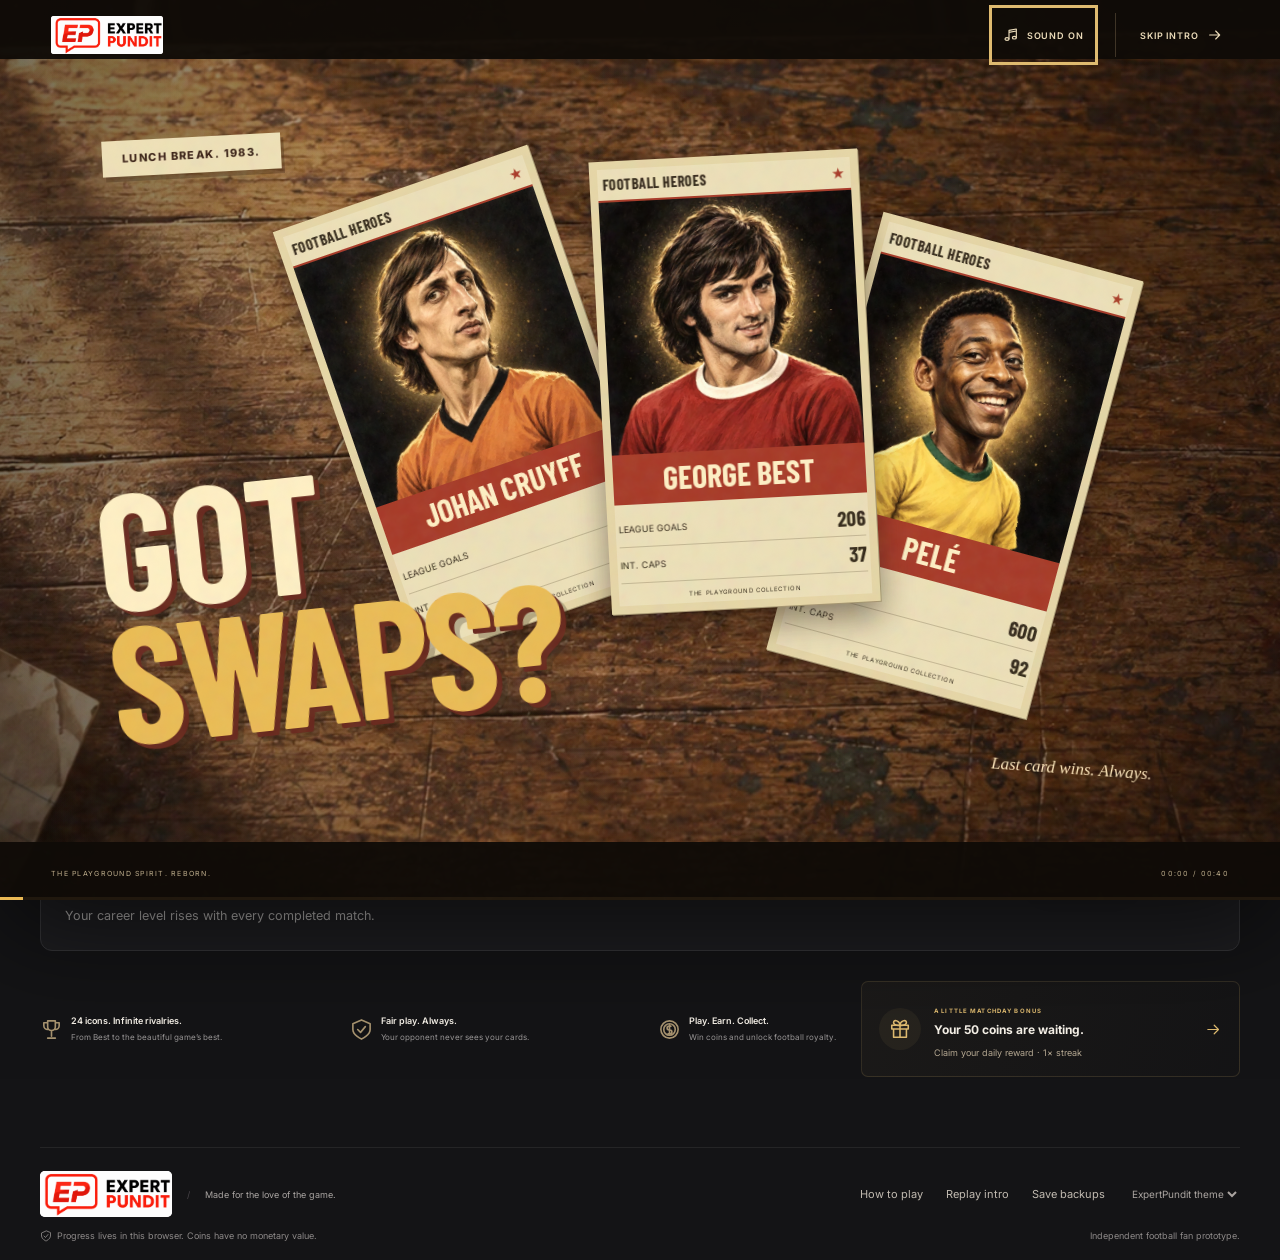
==== commit 748174c9: "Add save recovery and independent computer difficulty" ====
--- a/index.html
+++ b/index.html
@@ -9,8 +9,8 @@
       content="Football's greatest. Your next great rivalry. Play Legends Duel, a free browser card game with 24 illustrated football legends."
     />
     <title>Legends Duel — Football's greatest. Your call.</title>
-    <script type="module" crossorigin src="./assets/index-BIDQUDLR.js"></script>
-    <link rel="stylesheet" crossorigin href="./assets/style-CV1T3oIi.css">
+    <script type="module" crossorigin src="./assets/index-Cj-LV_Ul.js"></script>
+    <link rel="stylesheet" crossorigin href="./assets/style-CUbtj074.css">
   </head>
   <body>
     <a class="skip-link" href="#main">Skip to game</a>
--- a/assets/style-CUbtj074.css
+++ b/assets/style-CUbtj074.css
@@ -0,0 +1 @@
+@font-face{font-family:Barlow Condensed;font-style:normal;font-weight:700;font-display:swap;src:url(./barlow-condensed-latin-ext-CwuXbfVR.woff2) format("woff2");unicode-range:U+0100-02BA,U+02BD-02C5,U+02C7-02CC,U+02CE-02D7,U+02DD-02FF,U+0304,U+0308,U+0329,U+1D00-1DBF,U+1E00-1E9F,U+1EF2-1EFF,U+2020,U+20A0-20AB,U+20AD-20C0,U+2113,U+2C60-2C7F,U+A720-A7FF}@font-face{font-family:Barlow Condensed;font-style:normal;font-weight:700;font-display:swap;src:url(./barlow-condensed-latin-v1xN8_Wq.woff2) format("woff2");unicode-range:U+0000-00FF,U+0131,U+0152-0153,U+02BB-02BC,U+02C6,U+02DA,U+02DC,U+0304,U+0308,U+0329,U+2000-206F,U+20AC,U+2122,U+2191,U+2193,U+2212,U+2215,U+FEFF,U+FFFD}@font-face{font-family:Inter;font-style:normal;font-weight:100 900;font-display:swap;src:url(./inter-latin-ext-DO1Apj_S.woff2) format("woff2");unicode-range:U+0100-02BA,U+02BD-02C5,U+02C7-02CC,U+02CE-02D7,U+02DD-02FF,U+0304,U+0308,U+0329,U+1D00-1DBF,U+1E00-1E9F,U+1EF2-1EFF,U+2020,U+20A0-20AB,U+20AD-20C0,U+2113,U+2C60-2C7F,U+A720-A7FF}@font-face{font-family:Inter;font-style:normal;font-weight:100 900;font-display:swap;src:url(./inter-latin-Dx4kXJAl.woff2) format("woff2");unicode-range:U+0000-00FF,U+0131,U+0152-0153,U+02BB-02BC,U+02C6,U+02DA,U+02DC,U+0304,U+0308,U+0329,U+2000-206F,U+20AC,U+2122,U+2191,U+2193,U+2212,U+2215,U+FEFF,U+FFFD}:root{color-scheme:dark;--background: #141416;--surface: #1e1e21;--border: #343437;--text: #f6f1e8;--muted: #aaa8a7;--accent: #d62f3e;--accent-bright: #f44755;--gold: #dfbb70;--heading: "Barlow Condensed", Impact, "Arial Narrow", sans-serif;font-family:Inter,Arial,sans-serif;font-size:14px;color:var(--text);background:var(--background)}*{box-sizing:border-box}body{margin:0;min-width:320px;background:radial-gradient(ellipse at 76% 28%,#65262922,transparent 45%),var(--background)}button,input,select{font:inherit}button{color:inherit;cursor:pointer}button,a,input,select,summary{-webkit-tap-highlight-color:transparent}button{border:0;background:none}button:disabled{cursor:default;opacity:.55}button:not(:disabled),a{touch-action:manipulation}button:not(:disabled):hover{filter:brightness(1.12)}button:focus-visible,a:focus-visible,input:focus-visible,select:focus-visible,summary:focus-visible{outline:3px solid var(--gold);outline-offset:5px}a{color:var(--gold)}img{max-width:100%;object-fit:cover}h1,h2,h3,p{margin:0}h1,h2{font-family:var(--heading);font-weight:700;line-height:.99;letter-spacing:-.025em}h1 em,h2 em{font-style:normal;color:var(--gold)}p{color:var(--muted);line-height:1.7}.icon{width:22px;height:22px;flex-shrink:0;vertical-align:middle}.sr-only{position:absolute;width:1px;height:1px;margin:-1px;padding:0;overflow:hidden;clip:rect(0,0,0,0);white-space:nowrap;border:0}.skip-link{position:fixed;top:-60px;left:20px;z-index:30;padding:14px;background:var(--gold);color:#111}.skip-link:focus{top:10px}.site-header{border-bottom:1px solid #ffffff12;background:#121214ee;position:relative;z-index:5}.header-inner{max-width:1320px;padding:0 40px;min-height:90px;margin:auto;display:flex;align-items:center;justify-content:space-between;gap:25px}.brandmark{display:flex;align-items:center;gap:12px;text-align:left;padding:8px 0;font-family:var(--heading);font-size:25px;letter-spacing:.015em;line-height:1;white-space:nowrap}.brandmark b{color:var(--gold);font-weight:700}.brandmark small{display:block;color:#999697;font-family:Inter,sans-serif;font-size:8px;letter-spacing:.24em;margin-top:8px}.brand-crest{width:43px;height:49px;background:var(--accent);clip-path:polygon(0 0,100% 0,100% 72%,50% 100%,0 72%);display:grid;place-items:center;color:#fff3df}.brand-crest .icon{width:25px;height:25px;margin-top:-6px}nav{display:flex;align-self:stretch;gap:30px}.nav-link{display:flex;align-items:center;gap:8px;position:relative;color:var(--muted);padding:6px 3px;font-size:12px;font-weight:600}.nav-link .icon{width:17px;height:17px}.nav-link.active{color:var(--text)}.nav-link.active:after{content:"";position:absolute;bottom:0;height:3px;background:var(--accent);left:0;right:0}.header-wallet{display:flex;align-items:center;gap:18px}.level-pill{color:#9c9999;font-size:9px;letter-spacing:.08em;padding-right:18px;border-right:1px solid var(--border);white-space:nowrap}.level-pill b{color:var(--text);font-size:13px;padding-left:4px}.coin-balance{display:flex;align-items:center;gap:7px;font-size:14px;color:var(--gold)}.coin-balance .icon{width:23px;height:23px}.daily-icon{display:grid;place-items:center;width:43px;height:43px;border-radius:7px;border:1px solid var(--border);color:var(--gold);position:relative}.has-reward:after{content:"";width:6px;height:6px;border-radius:50%;background:var(--accent-bright);position:absolute;top:7px;right:7px}.main-content{max-width:1240px;margin:0 auto;padding:40px 0 70px;min-height:calc(100vh - 220px)}.home-main{padding-top:0}.eyebrow{display:inline-flex;align-items:center;gap:9px;font-size:9px;letter-spacing:.22em;font-weight:700;color:var(--gold)}.live-dot{height:5px;width:5px;border-radius:50%;background:var(--accent-bright);box-shadow:0 0 12px #f4475544;display:inline-block;flex-shrink:0}.home-hero{overflow:clip;min-height:586px;display:grid;grid-template-columns:.85fr 1.15fr;position:relative}.hero-copy{padding:57px 0 42px;z-index:2}.hero-copy h1{font-size:clamp(58px,6.7vw,90px);margin:25px 0 22px;line-height:.9;letter-spacing:-.013em}.hero-copy h1 em{color:var(--gold)}.hero-copy p{font-size:13px;line-height:1.85}.learn-link{display:flex;align-items:center;gap:9px;padding:15px 0;margin-top:11px;font-size:10px;font-weight:600;color:#d7d0c4}.learn-link>.icon:first-child{border:1px solid #645843;border-radius:50%;padding:5px;width:26px;height:26px;color:var(--gold)}.learn-link>.icon:last-child{width:15px;margin-left:3px}.hero-art{position:relative;min-width:0;display:flex;align-items:center;justify-content:center;isolation:isolate}.hero-art:before{content:"";position:absolute;width:140%;height:66%;top:21%;left:-25%;z-index:-1;background:radial-gradient(ellipse,color-mix(in srgb,var(--accent) 20%,transparent),transparent 68%)}.hero-art:after{content:"";position:absolute;border:1px solid #dfbb7014;width:110%;height:250px;border-radius:50%;transform:perspective(340px) rotateX(64deg);bottom:18px;left:-5%;box-shadow:0 0 0 35px #ffffff02,0 0 0 70px #ffffff02;z-index:-1}.hero-ghost{position:absolute;top:22px;left:3%;font-family:var(--heading);color:transparent;-webkit-text-stroke:1px #ffffff08;font-size:128px;letter-spacing:.025em;z-index:-1}.spotlight{position:absolute;width:150px;height:470px;filter:blur(13px);background:linear-gradient(#fff4d908,transparent);top:-30px;z-index:-1}.spotlight-one{left:-5%;transform:rotate(-30deg)}.spotlight-two{right:-3%;transform:rotate(30deg)}.hero-cards{position:relative;width:620px;height:470px;margin-top:22px}.hero-card{position:absolute;width:237px;filter:drop-shadow(0 18px 22px #0009)}.hero-card-left{left:6%;top:41px;transform:rotate(-13deg)}.hero-card-right{right:2%;top:44px;transform:rotate(13deg)}.hero-card-front{left:calc(50% - 118px);top:6px;z-index:2;transform:rotate(-2deg)}.hero-card .player-card{box-shadow:none}.hero-caption{display:flex;align-items:center;justify-content:center;gap:13px;font-size:8px;font-weight:600;letter-spacing:.22em;color:#c2aa7c;position:absolute;bottom:40px;left:0;right:0}.gold-line{display:block;width:30px;height:1px;background:#b4975d55}.player-card{width:100%;overflow:hidden;position:relative;border:1px solid #ad8a50;border-radius:13px 13px 17px 17px;padding:7px;background:linear-gradient(135deg,#b09a69,#594728 12%,#e4c991 23%,#76603a 35%,#31281d 52%,#b89351 73%,#fae1ad 84%,#665231);box-shadow:0 10px 30px #0005,inset 0 0 0 2px #141416}.player-card:after{pointer-events:none;content:"";position:absolute;inset:2px;border:1px solid #edd29366;border-radius:10px 10px 14px 14px}.card-topline{background:#1c1a18;display:flex;justify-content:space-between;align-items:center;font-size:8px;padding:9px 11px;letter-spacing:.22em;color:#e0c794;border-radius:7px 7px 0 0}.card-topline .icon{height:10px;width:10px}.portrait-wrap{aspect-ratio:1 / .82;position:relative;overflow:hidden;background:#211c17}.portrait-wrap img{width:100%;height:100%;object-position:center 30%;display:block}.portrait-wrap:after{content:"";position:absolute;inset:0;background:linear-gradient(transparent 60%,#141416);pointer-events:none}.card-position{position:absolute;left:12px;top:10px;font-family:var(--heading);font-size:22px;text-shadow:0 2px 5px #000;z-index:1}.card-flag{position:absolute;right:12px;top:12px;font-size:20px;z-index:1;filter:drop-shadow(0 1px 3px #0009)}.card-identity{background:#141416;text-align:center;padding:0 8px 13px;position:relative;margin-top:-1px}.card-firstname{text-transform:uppercase;font-size:9px;letter-spacing:.2em;font-weight:600;color:#e9dcc5}.card-identity h3{text-transform:uppercase;font-family:var(--heading);font-size:38px;line-height:1.15;color:#f2deb3;margin:0}.card-era{color:#a99c87;font-size:8px;letter-spacing:.13em}.card-stats{background:#19191b;padding:3px 11px 8px}.stat-row{display:flex;align-items:center;justify-content:space-between;width:100%;min-height:37px;gap:8px;border-bottom:1px solid #ffffff0c;color:#c8c4bd;font-size:11px;padding:5px 3px}.stat-row:last-child{border-bottom:0}.stat-row strong{color:#f3eee5;font-variant-numeric:tabular-nums;font-size:16px;font-weight:700}.stat-row small{font-size:8px;color:#c5b491;margin-left:2px}.stat-row .icon{width:14px;height:14px;color:var(--gold)}.stat-row>span{flex:1;text-align:left}.stat-row kbd{display:inline-grid;place-items:center;border:1px solid #6c5d44;color:#d1b77e;width:20px;height:20px;border-radius:4px;margin-right:8px;font-family:inherit;font-size:10px}button.stat-row{min-height:43px;border-radius:4px;transition:background .15s}button.stat-row:hover,.stat-row.selected-stat{background:#dfbb7020;color:#fff3d9}.stat-row.selected-stat strong{color:var(--gold)}.card-detail{display:flex;justify-content:center;gap:5px;align-items:center;background:#141416;width:100%;font-size:9px;min-height:44px;color:#c3bba9;border-top:1px solid #77623e;border-radius:0 0 9px 9px}.card-detail .icon{width:12px;height:12px}.card-edition{background:#171717;border-top:1px solid #675332;color:#c5a469;display:flex;gap:13px;justify-content:center;align-items:center;padding:10px 0;font-size:7px;letter-spacing:.16em;border-radius:0 0 9px 9px}.card-edition .icon{width:8px;height:8px}.compact-card .card-stats{display:grid;grid-template-columns:1fr 1fr;column-gap:13px;padding:6px 11px 10px}.compact-card .stat-row{display:flex;gap:5px;font-size:8px;min-height:27px}.compact-card .stat-row strong{font-size:14px}.compact-card .stat-row small{font-size:7px}.compact-card .card-identity{padding-bottom:8px}.compact-card .card-identity h3{font-size:32px}.compact-card .portrait-wrap{aspect-ratio:1 / .87}.mythic{background:linear-gradient(135deg,#e5bf6d,#765114 15%,#ffeab0 27%,#94722e 43%,#d1a549 65%,#fce8ad 82%,#735020)}.kickoff-panel{background:#1d1d20;border:1px solid #3a3534;border-top:2px solid #785a41;border-radius:9px;padding:26px;display:grid;grid-template-columns:1fr 2.45fr 1.2fr;gap:25px;align-items:center;position:relative;z-index:3}.kickoff-heading .eyebrow{font-size:7px;letter-spacing:.15em;color:#a99c84}.kickoff-heading h2{font-size:29px;margin-top:9px;letter-spacing:0}.mode-options{display:flex;gap:11px}.mode-option{flex:1;border:1px solid #424044;border-radius:6px;padding:14px 12px;text-align:left;display:flex;align-items:center;gap:10px;background:#222124;min-width:0}.mode-option.chosen{border-color:var(--accent);background:color-mix(in srgb,var(--accent) 8%,#222124)}.mode-icon{color:#94918f}.chosen .mode-icon{color:var(--accent-bright)}.mode-option b{display:block;font-size:11px;white-space:nowrap}.mode-option small{display:block;font-size:8px;color:#aaa5a5;margin-top:6px;line-height:1.5}.radio-dot{height:13px;width:13px;border:1px solid #716464;border-radius:50%;display:block;flex-shrink:0;margin-left:auto}.chosen .radio-dot{border:4px solid var(--accent-bright)}.kickoff-action{text-align:center}.button{display:inline-flex;align-items:center;justify-content:center;min-height:48px;padding:12px 23px;gap:12px;border-radius:5px;font-weight:700;font-size:11px;letter-spacing:.03em;transition:transform .15s,background .15s}.button:not(:disabled):active{transform:translateY(1px)}.button.primary{background:var(--accent);color:#fff;box-shadow:0 5px 20px #0002}.button.primary:hover{background:var(--accent-bright)}.button .icon{width:19px;height:19px}.kickoff-action .button{width:100%;white-space:nowrap;font-size:11px}.kickoff-action>span{font-size:8px;color:#aaa5a1;display:block;margin-top:10px;line-height:1.5}.button.secondary{background:#29282a;border:1px solid #59504a}.button.gold-button{background:var(--gold);color:#20190d}.button.equipped{background:#dfbb7015;border:1px solid #77633e;color:var(--gold);opacity:1}.home-bottom{padding-top:30px;display:grid;grid-template-columns:2.1fr 1fr;gap:35px}.feature-strip{display:flex;justify-content:space-between;gap:24px;padding:16px 0;align-items:center}.feature-strip>div{display:flex;align-items:center;gap:10px}.feature-strip>div>.icon{width:23px;height:23px;color:#a89470}.feature-strip b{font-size:10px;display:block;font-weight:600}.feature-strip small{font-size:8px;line-height:1.8;color:#999696;display:block;margin-top:4px}.daily-banner{text-align:left;display:flex;align-items:center;gap:13px;padding:17px;border:1px solid #dfbb7026;background:linear-gradient(110deg,#dfbb700a,#dfbb7002);border-radius:7px}.gift-circle{width:42px;height:42px;border-radius:50%;display:grid;place-items:center;background:#dfbb7010;color:var(--gold);flex-shrink:0}.daily-banner b{display:block;font-size:12px;margin:6px 0 5px}.daily-banner small{color:#b5a892;font-size:9px}.daily-banner .eyebrow{font-size:6px;letter-spacing:.19em}.daily-banner>.icon{width:17px;height:17px;color:var(--gold);margin-left:auto}.site-footer{max-width:1240px;margin:auto;border-top:1px solid #ffffff12;padding:23px 0 17px;display:flex;align-items:center;justify-content:space-between;flex-wrap:wrap;gap:20px;color:#aaa5a2;font-size:9px}.publisher{display:flex;align-items:center;gap:9px}.publisher-logo{width:27px;height:26px;display:inline-grid;place-items:center;background:var(--accent);font-size:12px;font-style:italic;color:#fff}.publisher-logo img{width:27px;height:26px}.footer-divider{color:#494449;padding:0 6px}.site-footer>div{display:flex;gap:23px;align-items:center}.text-button{font-size:11px;color:#c1bab0;min-height:44px;display:inline-flex;align-items:center;justify-content:center;gap:6px;padding:6px 0}.text-button .icon{width:15px;height:15px}.theme-switch select{min-height:44px;color:#aaa4a0;font-size:10px;background:var(--background);border:0;cursor:pointer;max-width:170px}.save-note{width:100%;font-size:9px;line-height:1.7;color:#8d8988;display:flex;gap:5px;align-items:center;margin-top:-9px}.save-note .icon{width:12px;height:12px}.save-note span{margin-left:auto}.page-heading{display:flex;justify-content:space-between;align-items:center;gap:20px;margin:15px 0 34px}.page-heading h1{font-size:62px;margin:12px 0 15px}.page-heading p{font-size:13px}.collection-count{text-align:right}.collection-count strong{font-family:var(--heading);font-size:53px;color:var(--gold)}.collection-count strong span{font-size:26px;color:#777273}.collection-count small{display:block;font-size:8px;letter-spacing:.1em;color:#aaa3a0}.collection-toolbar{display:flex;justify-content:space-between;align-items:center;border-bottom:1px solid var(--border);margin-bottom:17px;gap:20px}.filter-tabs{display:flex;gap:22px}.filter-tabs button{font-size:11px;min-height:52px;padding:8px 0;border-bottom:2px solid transparent;color:#ada5a0}.filter-tabs button.selected{color:var(--gold);border-color:var(--gold)}.search-field{display:flex;align-items:center;gap:7px;padding:5px 13px;background:#ffffff05;border:1px solid var(--border);border-radius:5px;margin-bottom:7px}.search-field .icon{color:#8a8580;width:15px;height:15px}.search-field input{border:0;background:transparent;min-height:30px;color:var(--text);width:170px;font-size:11px}.search-field input::placeholder{color:#aaa}.collection-note{font-size:11px;margin-bottom:24px}.collection-grid{display:grid;grid-template-columns:repeat(4,minmax(0,1fr));gap:30px 25px}.collection-card-action{margin-top:12px;text-align:center}.collection-card-action .button{width:100%}.starter-label{display:block;font-size:9px;letter-spacing:.14em;color:#b1a28c;padding:16px}.collection-item .player-card{transition:transform .2s}.collection-item:hover .player-card{transform:translateY(-4px)}.empty-state{padding:70px;text-align:center}.shop-wallet{border:1px solid #dfbb7033;padding:20px 28px;border-radius:7px;color:var(--gold);font-size:25px;font-weight:700;text-align:center}.shop-wallet small{display:block;font-size:8px;letter-spacing:.18em;margin-top:8px;color:#b0a289}.shop-intro{display:flex;align-items:center;padding:17px 20px;gap:14px;background:#dfbb7006;border:1px solid #dfbb7022;border-radius:6px;margin-bottom:35px}.shop-intro>.icon{color:var(--gold);width:24px;height:24px}.shop-intro p{font-size:11px;flex:1}.shop-intro span{font-size:9px;color:var(--gold);letter-spacing:.08em;flex-shrink:0}.shop-intro i{padding:0 6px}.shop-grid{display:grid;grid-template-columns:repeat(4,minmax(0,1fr));gap:25px}.shop-item .button{width:100%}.legend-tagline{text-align:center;font-size:11px;min-height:60px;padding:14px 3px}.coins-needed{display:block;text-align:center;color:#99908b;font-size:10px;padding-top:12px}.shop-footnote{margin-top:38px;display:flex;align-items:center;justify-content:center;gap:10px;color:#b5aca0;font-size:11px}.shop-footnote>.icon{color:var(--gold)}.arena-header{display:flex;justify-content:space-between;align-items:center;margin-top:-20px;margin-bottom:16px;gap:15px}.arena-header .eyebrow{color:#afa390;font-size:9px}.arena-controls{display:flex;align-items:center;gap:23px}.speed-button{display:flex;align-items:center;gap:5px;min-height:44px;color:#a9a19b;font-size:11px}.speed-button .icon{width:14px;height:14px}.speed-button.enabled{color:var(--gold)}.scoreboard{display:grid;grid-template-columns:1fr 1.1fr 1fr;align-items:center;max-width:990px;margin:0 auto;border:1px solid #ffffff13;border-radius:7px;padding:18px 24px;background:#1d1c1e;gap:30px}.score-player{display:flex;align-items:center;gap:13px}.score-player b{font-size:12px;display:block}.score-player div>span{color:#aaa19a;font-size:10px;display:block;margin-top:5px}.score-player strong{color:var(--text);font-size:15px}.avatar{width:40px;height:40px;border-radius:50%;display:grid;place-items:center;background:color-mix(in srgb,var(--accent) 23%,transparent);border:1px solid var(--accent);color:#f6dad5;font-size:9px;font-weight:700;flex-shrink:0}.cpu-avatar{background:#dfbb7010;color:var(--gold);border-color:#80673c}.cpu-score{text-align:right;justify-content:flex-end}.score-center{text-align:center}.score-center>span{font-size:8px;letter-spacing:.21em;color:#bca67e}.ownership-bar{height:5px;width:100%;background:#807457;border-radius:4px;margin-top:11px;overflow:hidden;display:flex}.ownership-bar i{background:var(--accent-bright);height:5px;transition:width .5s}.ownership-bar b{background:#ddd3ba;height:5px}.turn-banner{text-align:center;padding:25px 0 22px}.turn-banner h1{font-size:33px;letter-spacing:.025em}.turn-banner p{font-size:11px;margin-top:8px}.turn-banner.win-banner h1{color:var(--gold)}.loop-note{display:block;font-size:10px;color:var(--gold);margin:8px 0}.duel-table{display:grid;grid-template-columns:minmax(0,310px) minmax(150px,210px) minmax(0,310px);gap:45px;justify-content:center;position:relative;isolation:isolate}.duel-table:before{content:"";position:absolute;inset:20% 0 -8%;background:radial-gradient(ellipse,#8c5e2222,transparent 65%);z-index:-1}.duel-side{min-width:0}.side-label{display:flex;align-items:center;gap:7px;justify-content:flex-start;padding:0 3px 12px;font-size:8px;letter-spacing:.14em;color:#b4aaa0}.side-label b{font-size:7px;color:var(--gold);margin-left:auto;letter-spacing:.07em}.duel-center{display:flex;align-items:center;flex-direction:column;justify-content:center;gap:28px}.versus{font-family:var(--heading);font-size:55px;font-style:italic;color:#6c5c43}.higher-wins{color:#a49885;font-size:8px;letter-spacing:.12em}.pot-indicator{display:flex;flex-direction:column;align-items:center;gap:8px;padding:20px;border:1px dashed #6a573a;border-radius:8px;background:#dfbb7006}.pot-indicator>.icon{color:var(--gold)}.pot-indicator strong{font-family:var(--heading);font-size:28px}.pot-indicator span{font-size:7px;letter-spacing:.12em;color:#b7a685}.duel-center .button{width:100%;font-size:10px;padding:13px}.comparison{text-align:center;width:100%}.comparison>span{display:block;color:var(--gold);font-size:10px}.comparison strong{display:flex;align-items:center;justify-content:center;gap:12px;font-family:var(--heading);font-size:42px;margin-top:12px}.comparison strong i{color:#6c635a;font-style:normal;font-size:25px}.winning-number{color:var(--gold)}.comparison small{color:#a9997e;font-size:10px}.card-back{min-height:601px;display:flex;flex-direction:column;justify-content:center;align-items:center;isolation:isolate;color:var(--gold)}.card-back:before{position:absolute;content:"";inset:7px;border-radius:8px;background:#212021;z-index:-2}.back-pattern{position:absolute;inset:9px;background:repeating-linear-gradient(45deg,transparent 0 17px,#dfbb7009 17px 18px),repeating-linear-gradient(-45deg,transparent 0 17px,#dfbb7009 17px 18px);z-index:-1;border-radius:8px}.back-crest{display:flex;flex-direction:column;align-items:center;padding:35px 30px;background:#1c1b1b;border:1px solid #c3a065;outline:1px solid #705a32;outline-offset:7px;clip-path:polygon(-10% -10%,110% -10%,110% 70%,50% 110%,-10% 70%)}.back-crest>.icon{width:38px;height:38px;margin-bottom:20px}.back-crest>span{font-family:var(--heading);font-size:33px;line-height:.95;text-align:center;letter-spacing:.03em}.back-crest b{font-size:61px}.back-crest i{font-size:6px;font-style:normal;letter-spacing:.25em;margin-top:20px}.back-footer{position:absolute;bottom:35px;letter-spacing:.24em;font-size:8px;color:#b2986c}.arena-tip{text-align:center;margin:28px 0 0;font-size:10px}.arena-tip .icon{width:13px;height:13px;margin-right:5px}.round-revealed .opponent-side .player-card{animation:reveal .4s ease-out}.round-revealed .human-side .player-card{animation:capture .45s ease-out}.dealt .player-card{animation:deal .45s ease-out}@keyframes reveal{0%{transform:rotateY(80deg) scale(.96);opacity:.2}to{transform:rotateY(0) scale(1);opacity:1}}@keyframes capture{50%{transform:translateY(-9px);box-shadow:0 0 25px #dfbb7044}}@keyframes deal{0%{transform:translateY(16px);opacity:.3}to{transform:translateY(0);opacity:1}}.match-end{text-align:center;max-width:720px;margin:25px auto}.end-trophy{width:85px;height:85px;display:grid;place-items:center;color:var(--gold);background:#dfbb700c;border:1px solid #dfbb7033;border-radius:50%;margin:0 auto 24px}.end-trophy .icon{width:43px;height:43px}.match-end h1{font-size:76px;margin:20px 0}.match-end p{font-size:13px}.end-stats{display:flex;justify-content:center;margin:35px 0;padding:25px;border-top:1px solid var(--border);border-bottom:1px solid var(--border);gap:60px}.end-stats strong{display:block;font-family:var(--heading);font-size:43px;color:var(--gold)}.end-stats span{font-size:8px;letter-spacing:.1em;color:#aea18d}.match-end>.button{width:260px}.match-end>.text-button{display:flex;margin:7px auto}.draft-heading{text-align:center;padding:20px 0}.draft-heading h1{font-size:51px;margin:15px 0}.draft-heading p{font-size:12px}.draft-note{font-size:10px;color:#b1a48c;display:block;margin-top:12px;line-height:1.8}.draft-rosters{max-width:800px;margin:8px auto 30px;display:grid;grid-template-columns:1fr 1fr;gap:60px}.draft-rosters>div>b{font-size:9px;letter-spacing:.13em;color:#bfb39e;display:block;margin-bottom:12px}.draft-rosters b>span{color:var(--gold);float:right}.picked-players{display:flex;gap:8px;justify-content:space-between}.picked-players img{width:52px;height:52px;border:1px solid #b79453;border-radius:5px}.empty-pick{width:52px;height:52px;border:1px dashed #524a41;border-radius:5px;display:grid;place-items:center;color:#7e7161;font-family:var(--heading);font-size:22px}.draft-grid{display:grid;grid-template-columns:repeat(5,minmax(0,1fr));gap:18px}.draft-pick{display:flex;flex-direction:column;align-items:center;padding:5px;border:1px solid #9c7c46;background:#1e1c1b;border-radius:8px;overflow:hidden;text-align:center;transition:transform .2s}.draft-pick:not(:disabled):hover{transform:translateY(-4px);border-color:var(--gold)}.draft-pick>img{width:100%;height:auto;aspect-ratio:1;border-radius:4px}.draft-player-meta{color:#c6b18b;font-size:10px;margin:11px 0 7px}.draft-pick strong{font-family:var(--heading);text-transform:uppercase;font-size:22px;line-height:1.1}.draft-pick small{font-size:9px;color:#b4a591;margin:7px 0 13px}.pick-label{background:#dfbb7014;color:var(--gold);width:100%;padding:10px;font-size:8px;letter-spacing:.07em}.pick-label .icon{height:11px;width:11px;margin-left:6px}.draft-ready{text-align:center;padding:50px 0}.storage-notice,.portable-notice{background:#534326;color:#ffe9be;padding:10px 20px;text-align:center;font-size:11px;line-height:1.5}.storage-notice .icon{width:15px;height:15px;margin-right:5px}.portable-notice{background:#25231e;color:#c1b08e;font-size:10px}#toast{position:fixed;bottom:25px;left:50%;transform:translate(-50%,20px);opacity:0;pointer-events:none;background:#eee4d1;color:#262019;font-size:12px;padding:15px 23px;border-radius:6px;box-shadow:0 8px 40px #0008;z-index:20;transition:.2s;max-width:calc(100vw - 30px);width:max-content;text-align:center;line-height:1.5}#toast.visible{opacity:1;transform:translate(-50%)}dialog{color:var(--text);background:#201e1e;border:1px solid #6d5a3d;border-radius:13px;padding:42px;width:min(620px,calc(100vw - 32px));max-height:calc(100dvh - 40px);overflow:auto;box-shadow:0 30px 100px #0009;text-align:center}dialog::backdrop{background:#0a0909cd;-webkit-backdrop-filter:blur(5px);backdrop-filter:blur(5px)}dialog h2{font-size:48px;margin:15px 0 18px}dialog>p{font-size:12px}dialog>.button{width:100%;margin-top:17px}.modal-close{position:absolute;right:9px;top:9px;width:44px;height:44px;display:grid;place-items:center;color:#b7a891}.modal-close .icon{width:20px;height:20px}.modal-icon{margin:0 auto 20px;color:var(--gold)}.modal-icon .icon{width:40px;height:40px}.modal-footnote{font-size:10px;color:#a89c8a;line-height:1.7;margin-top:20px}.streak-days{display:flex;gap:9px;margin:28px 0 8px}.streak-days>div{flex:1;display:flex;align-items:center;flex-direction:column;padding:15px 6px;gap:10px;border:1px solid #5f5141;border-radius:6px;background:#ffffff03}.streak-days small{font-size:8px;color:#b8ab95;letter-spacing:.07em}.streak-days .icon{width:24px;height:24px;color:#be9c60}.streak-days b{font-size:16px}.streak-days .today{background:#dfbb7014;border-color:var(--gold)}.streak-days .today b{color:var(--gold)}.detail-header{display:flex;align-items:center;gap:18px;text-align:left;margin:0 0 25px;padding-right:12px}.detail-header img{width:90px;height:90px;border-radius:7px;border:1px solid #a58248;flex-shrink:0}.detail-header h2{font-size:34px;margin:9px 0}.detail-header .eyebrow{font-size:7px;letter-spacing:.09em}.detail-header p{font-size:10px}.detail-stats{text-align:left}.detail-stats section{padding:17px 0;border-top:1px solid #514537}.detail-stats section>div{display:flex;justify-content:space-between;align-items:center;gap:20px}.detail-stats h3{font-size:13px}.detail-stats strong{font-family:var(--heading);font-size:28px;color:var(--gold)}.detail-stats p{font-size:11px;margin:7px 0}.detail-stats a{font-size:10px;line-height:1.7;display:inline-block;padding:7px 0}.detail-stats .source-note{font-size:10px;color:#aaa092}.counting-notes{text-align:left;font-size:11px;border-top:1px solid #514537;padding-top:12px;margin-top:15px}.counting-notes summary{padding:12px 0;cursor:pointer;color:var(--gold)}.counting-notes p,.counting-notes li{line-height:1.8;color:#bcb2a2;margin-bottom:9px}.counting-notes ul{padding-left:20px}.rules-list{text-align:left;padding-left:21px;font-size:12px;color:#bbb1a2;line-height:1.9}.rules-list li{padding-left:6px;margin:13px 0}.rules-list b{display:block;color:#ede3d1}.tutorial-card{display:flex;align-items:center;justify-content:center;gap:20px;padding:20px}.tutorial-card img{border-radius:7px;border:1px solid #cfa45b}.tutorial-card strong{font-family:var(--heading);font-size:30px}.tutorial-choices{display:grid;gap:10px}.tutorial-choices .button{justify-content:space-between}.tutorial-choices b{color:var(--gold);font-size:19px}.tutorial-skip{margin-top:10px}.tutorial-result{display:flex;justify-content:center;align-items:center;gap:22px;margin:22px 0}.tutorial-result>div{display:flex;flex-direction:column;align-items:center;gap:6px}.tutorial-result img{width:95px;height:95px;border-radius:5px;border:1px solid #b6975e}.tutorial-result b{font-family:var(--heading);font-size:35px;color:var(--gold)}.tutorial-result span{font-size:10px;color:#b6a78e}.tutorial-final{margin:25px 0}.tutorial-final>.icon{width:50px;height:50px;color:var(--gold);margin-bottom:15px}.tutorial-final p{font-size:12px;margin:12px 0}.fast-mode *,.fast-mode *:before,.fast-mode *:after{animation-duration:.05s!important;transition-duration:.05s!important}@media(min-width:1500px){.main-content,.site-footer{max-width:1280px}.header-inner{max-width:1360px}.home-hero{min-height:640px}.hero-copy{padding-top:72px}.hero-copy h1{font-size:98px}.hero-cards{transform:scale(1.08)}}@media(max-width:1320px){.main-content,.site-footer{margin-left:40px;margin-right:40px}.header-inner{padding-left:40px;padding-right:40px}.kickoff-panel{grid-template-columns:1fr 2.4fr 1.2fr;gap:18px;padding:23px}.kickoff-heading h2{font-size:25px}.mode-option{gap:7px;padding:12px 9px}.mode-option .icon{width:19px}.hero-card{width:219px}.hero-card-front{left:calc(50% - 109px)}.hero-card-left{left:2%}.hero-card-right{right:-1%}.hero-cards{height:440px}.hero-caption{bottom:44px}.hero-copy h1{font-size:82px}.hero-ghost{font-size:110px}.home-bottom{gap:25px}.feature-strip{gap:18px}.feature-strip>div{gap:8px}.feature-strip b{font-size:9px}.feature-strip small{font-size:8px}.duel-table{gap:30px}}@media(max-width:1050px){.header-inner{gap:15px}nav{gap:18px}.header-wallet{gap:12px}.level-pill{display:none}.home-hero{grid-template-columns:.85fr 1.15fr;min-height:540px}.hero-copy h1{font-size:73px}.hero-copy p{font-size:12px}.hero-card{width:186px}.hero-card-front{left:calc(50% - 93px)}.hero-card .compact-card .stat-row{font-size:7px}.hero-card .compact-card .card-stats{column-gap:8px;padding-left:7px;padding-right:7px}.hero-card .card-identity h3{font-size:28px}.hero-card .card-topline{font-size:6px}.hero-card .card-edition{font-size:5px}.hero-cards{height:380px}.hero-ghost{font-size:87px;top:44px}.hero-caption{bottom:49px;font-size:6px}.kickoff-panel{grid-template-columns:1fr 3fr;gap:18px}.kickoff-action{grid-column:1 / -1;display:flex;flex-direction:row-reverse;align-items:center;justify-content:space-between;gap:20px}.kickoff-action .button{width:250px}.kickoff-action>span{margin-top:0;font-size:10px}.home-bottom{grid-template-columns:1fr;gap:14px}.feature-strip{justify-content:space-around}.feature-strip b{font-size:11px}.feature-strip small{font-size:9px}.daily-banner{max-width:none;padding:18px 24px}.daily-banner b{font-size:14px}.daily-banner .eyebrow{font-size:8px}.daily-banner small{font-size:10px}.collection-grid,.shop-grid{grid-template-columns:repeat(3,minmax(0,1fr));gap:20px}.shop-grid .shop-item:last-child{grid-column:2}.page-heading h1{font-size:52px}.duel-table{grid-template-columns:minmax(0,290px) 140px minmax(0,290px);gap:24px}.card-back{min-height:582px}.duel-center .button{font-size:9px;gap:7px;padding:13px 8px}.scoreboard{gap:18px}.draft-grid{grid-template-columns:repeat(5,minmax(0,1fr));gap:12px}.draft-pick strong{font-size:19px}.draft-pick .pick-label{font-size:7px}.shop-intro span{display:none}}@media(max-width:800px){.main-content,.site-footer{margin-left:24px;margin-right:24px}.header-inner{padding-left:24px;padding-right:24px;min-height:80px}.brandmark{font-size:22px;gap:8px}.brand-crest{width:35px;height:42px}.brandmark small{font-size:6px}nav{gap:13px}.nav-link{font-size:10px}.nav-link .icon{display:none}.header-wallet{gap:10px}.coin-balance{font-size:12px}.coin-balance .icon{width:19px}.daily-icon{width:36px;height:36px}.home-hero{min-height:505px}.hero-copy{padding-top:48px}.hero-copy h1{font-size:63px;margin-top:20px}.hero-copy .eyebrow{font-size:7px}.hero-copy p{font-size:10px}.learn-link{font-size:8px;gap:6px}.hero-card{width:158px}.hero-card-front{left:calc(50% - 79px)}.hero-cards{height:340px}.hero-card-left{top:35px;left:1%}.hero-card-right{top:35px;right:-1%}.hero-card .card-stats{padding-bottom:5px}.hero-card .stat-row{min-height:23px}.hero-card .stat-row strong{font-size:11px}.hero-card .card-identity h3{font-size:26px}.hero-card .card-identity{padding-bottom:6px}.hero-card .card-firstname{font-size:7px}.hero-card .card-era{font-size:6px}.hero-card .card-topline{font-size:5px;padding:6px 7px}.hero-card .card-position{font-size:16px}.hero-card .card-flag{font-size:17px}.hero-card .card-edition{font-size:4px;letter-spacing:.08em;gap:5px;padding:7px 0}.hero-ghost{font-size:70px;top:40px}.hero-caption{bottom:57px;font-size:5px;gap:6px}.gold-line{width:15px}.kickoff-panel{grid-template-columns:1fr}.kickoff-heading{display:flex;justify-content:space-between;align-items:center;gap:20px}.kickoff-heading h2{margin-top:0}.kickoff-heading .eyebrow{font-size:8px}.mode-option{padding:14px}.mode-option b{font-size:12px}.mode-option small{font-size:9px}.home-bottom{padding-top:20px}.feature-strip{gap:14px}.feature-strip>div{flex-direction:column;align-items:flex-start}.feature-strip b{font-size:10px}.feature-strip small{font-size:8px}.collection-grid,.shop-grid{grid-template-columns:repeat(2,minmax(0,1fr));gap:25px}.shop-grid .shop-item:last-child{grid-column:auto}.site-footer{padding-top:17px}.publisher{font-size:8px}.site-footer>div{gap:13px}.save-note span{display:none}.duel-table{grid-template-columns:1fr 1fr;gap:25px}.duel-center{grid-column:1 / -1;grid-row:2;flex-direction:row;gap:25px;min-height:70px}.duel-center .versus{font-size:32px}.pot-indicator{flex-direction:row;border:0;background:none;padding:5px;gap:10px}.pot-indicator span{font-size:9px}.pot-indicator strong{font-size:25px}.duel-center .higher-wins{display:none}.comparison{width:auto}.comparison strong{margin-top:5px;font-size:32px}.duel-center .button{max-width:200px;font-size:11px}.scoreboard{grid-template-columns:1fr 1fr;gap:13px;padding:17px}.score-center{grid-column:1 / -1;grid-row:2}.score-center>span{display:none}.ownership-bar{margin-top:0}.card-back{min-height:570px;height:calc(100% - 23px)}.draft-heading h1{font-size:43px}.draft-grid{grid-template-columns:repeat(3,minmax(0,1fr));gap:16px}.draft-rosters{gap:30px}.picked-players img,.empty-pick{width:43px;height:43px}.collection-toolbar{flex-wrap:wrap;gap:6px}.collection-toolbar .search-field{margin-left:auto}.page-heading{margin-top:0}.shop-wallet{padding:17px;font-size:21px}.shop-wallet .icon{width:18px}}@media(max-width:560px){.header-inner{padding:14px 20px 0;flex-wrap:wrap;justify-content:space-between;gap:10px}.brandmark{padding:0;font-size:23px}.brandmark small{font-size:7px}.brand-crest{width:36px;height:43px}.header-wallet{gap:13px}.coin-balance{font-size:13px}.daily-icon{min-width:44px;min-height:44px}nav{order:3;width:100%;justify-content:center;gap:0;min-height:50px}.nav-link{flex:1;justify-content:center;font-size:11px;gap:7px}.nav-link .icon{display:block;width:15px;height:15px}.main-content{margin-left:20px;margin-right:20px;padding:28px 0 40px}.home-main{padding-top:0}.home-hero{grid-template-columns:1fr;min-height:auto}.hero-copy{padding:35px 0 0;text-align:center}.hero-copy .eyebrow{font-size:7px}.hero-copy h1{font-size:65px;margin:20px 0 17px;line-height:.94}.hero-copy h1 br:nth-child(2){display:none}.hero-copy h1 em{display:block}.hero-copy h1 em br{display:revert}.hero-copy p{font-size:12px}.learn-link{font-size:10px;justify-content:center;width:100%;margin-top:7px;padding:10px 0}.hero-art{height:386px;margin-top:-2px}.hero-cards{width:340px;height:338px;margin-top:0;transform:scale(.88)}.hero-card{width:167px}.hero-card-front{left:calc(50% - 83px);top:0}.hero-card-left{left:1%;top:37px;transform:rotate(-12deg)}.hero-card-right{right:1%;top:37px;transform:rotate(12deg)}.hero-ghost{display:none}.hero-caption{bottom:9px;font-size:6px}.hero-art:after{bottom:-35px;width:95%;left:2.5%;height:200px}.hero-art:before{left:-5%;width:110%}.spotlight{display:none}.kickoff-panel{padding:20px 16px;margin-top:23px;gap:16px;border-radius:8px}.kickoff-heading{display:block;text-align:center}.kickoff-heading .eyebrow{font-size:7px}.kickoff-heading h2{margin-top:8px;font-size:31px}.mode-options{flex-direction:column;gap:10px}.mode-option{padding:15px;gap:13px}.mode-option .icon{width:23px;height:23px}.mode-option b{font-size:12px}.mode-option small{font-size:9px}.kickoff-action{flex-direction:column;gap:10px}.kickoff-action .button{width:100%;min-height:51px;font-size:12px}.kickoff-action>span{font-size:9px}.feature-strip{padding:5px 0 15px;display:grid;grid-template-columns:1fr;gap:17px}.feature-strip>div{flex-direction:row;align-items:center;gap:14px}.feature-strip b{font-size:11px}.feature-strip small{font-size:9px;margin-top:1px}.feature-strip>div>.icon{width:22px;height:22px}.home-bottom{gap:12px;padding-top:28px}.daily-banner{padding:17px 14px;gap:11px}.daily-banner .eyebrow{font-size:6px}.daily-banner b{font-size:12px}.daily-banner small{font-size:9px}.daily-banner>.icon{width:16px}.gift-circle{width:36px;height:36px}.site-footer{margin-left:20px;margin-right:20px;gap:12px;padding-top:18px}.publisher{font-size:9px;gap:7px;flex-wrap:wrap}.publisher-logo{width:24px;height:24px}.footer-divider{padding:0}.site-footer>div{justify-content:space-between;width:100%}.save-note{font-size:8px;align-items:flex-start;margin-top:0}.save-note .icon{flex-shrink:0;margin-top:2px}.page-heading{align-items:flex-start;gap:12px;margin:5px 0 24px}.page-heading h1{font-size:43px;margin-top:11px;line-height:1}.page-heading h1 em{display:block}.page-heading p{font-size:11px}.page-heading .eyebrow{font-size:7px}.collection-count{padding-top:22px}.collection-count strong{font-size:35px}.collection-count strong span{font-size:19px}.collection-count small{font-size:6px;white-space:nowrap}.collection-toolbar{display:block;margin-bottom:14px}.filter-tabs{justify-content:space-between;gap:10px}.filter-tabs button{font-size:10px;min-height:45px}.search-field{width:100%;margin-top:10px}.search-field input{width:100%;min-height:33px}.collection-note{font-size:10px;line-height:1.8}.collection-grid,.shop-grid{grid-template-columns:repeat(2,minmax(0,1fr));gap:18px 12px}.compact-card{padding:5px;border-radius:10px}.compact-card .card-topline{font-size:5px;padding:7px 6px;letter-spacing:.12em}.compact-card .card-position{font-size:17px;left:8px;top:7px}.compact-card .card-flag{font-size:17px;top:7px;right:8px}.compact-card .card-firstname{font-size:6px;letter-spacing:.13em}.compact-card .card-identity h3{font-size:24px;overflow-wrap:anywhere}.compact-card .card-era{font-size:6px}.compact-card .card-identity{padding-left:3px;padding-right:3px}.compact-card .card-stats{padding:2px 6px 6px;gap:0 7px}.compact-card .stat-row{min-height:26px;font-size:7px;gap:3px}.compact-card .stat-row strong{font-size:11px}.compact-card .stat-row small{font-size:6px;margin-left:0}.compact-card .card-detail{font-size:7px;min-height:44px;gap:3px}.compact-card .card-detail .icon{width:10px;height:10px}.collection-card-action{margin-top:8px}.collection-card-action .button,.shop-item .button{padding:10px 5px;gap:6px;font-size:9px;min-height:44px}.collection-card-action .button .icon,.shop-item .button .icon{width:15px;height:15px}.starter-label{font-size:7px;padding:14px 0}.shop-wallet{padding:13px 12px;font-size:19px;margin-top:19px;white-space:nowrap}.shop-wallet small{font-size:6px}.shop-intro{padding:13px;gap:12px;margin-bottom:22px}.shop-intro p{font-size:10px;line-height:1.8}.shop-intro .icon{width:20px;height:20px}.legend-tagline{font-size:10px;padding:11px 0;min-height:57px}.coins-needed{font-size:8px;line-height:1.6;padding-top:7px}.shop-footnote{font-size:10px;line-height:1.7;flex-wrap:wrap;gap:6px;text-align:center;margin-top:26px}.arena-header{margin-top:-15px;margin-bottom:12px;gap:10px;flex-wrap:wrap}.arena-header .text-button{font-size:10px}.arena-header>.eyebrow{order:3;width:100%;text-align:center;justify-content:center;font-size:8px;margin-top:-4px}.arena-controls{margin-left:auto;gap:16px}.scoreboard{padding:13px 12px;gap:13px 8px}.score-player{gap:8px}.score-player b{font-size:10px}.score-player div>span{font-size:8px;margin-top:5px}.score-player strong{font-size:13px}.avatar{width:32px;height:32px;font-size:7px}.turn-banner{padding:22px 0 19px}.turn-banner h1{font-size:27px}.turn-banner p{font-size:10px;line-height:1.65;margin-top:7px}.duel-table{gap:15px 13px}.side-label{font-size:6px;letter-spacing:.1em;padding-bottom:9px;gap:4px}.side-label b{font-size:5px;letter-spacing:0}.side-label .live-dot{width:4px;height:4px}.duel-side .player-card{padding:5px;border-radius:10px}.duel-side .card-topline{font-size:5px;letter-spacing:.08em;padding:7px 6px}.duel-side .card-topline .icon{width:8px;height:8px}.duel-side .card-position{font-size:17px;left:7px;top:7px}.duel-side .card-flag{font-size:17px;right:7px;top:7px}.duel-side .card-firstname{font-size:6px;letter-spacing:.09em}.duel-side .card-identity{padding:0 3px 8px;min-height:59px}.duel-side .card-identity h3{font-size:27px;overflow-wrap:anywhere;line-height:1.1}.duel-side .card-era{font-size:6px}.duel-side .card-stats{padding:2px 5px 5px}.duel-side .stat-row{font-size:9px;padding:7px 3px;min-height:44px;gap:5px}.duel-side .stat-row strong{font-size:15px}.duel-side .stat-row small{font-size:7px}.duel-side .stat-row kbd,.duel-side .stat-row .icon{display:none}.duel-side .card-detail{font-size:7px;gap:3px;min-height:44px}.duel-side .card-detail .icon{width:10px;height:10px}.card-back{min-height:500px;height:calc(100% - 17px)}.card-back:before{inset:5px}.back-pattern{inset:7px}.back-crest{padding:20px 13px}.back-crest .icon{width:25px;height:25px;margin-bottom:13px}.back-crest>span{font-size:20px}.back-crest b{font-size:38px}.back-crest i{font-size:4px;margin-top:11px}.back-footer{font-size:5px;letter-spacing:.13em;bottom:22px}.duel-center{gap:16px;flex-wrap:wrap;min-height:50px}.duel-center>.versus{font-size:29px}.duel-center .comparison{flex:1}.duel-center .comparison>span{font-size:9px}.comparison strong{font-size:30px;gap:9px}.duel-center .button{max-width:none;width:100%;min-height:48px;order:3}.arena-tip{font-size:9px;margin-top:18px}.round-revealed .opponent-side .card-stats .stat-row{min-height:44px}.match-end{margin-top:16px}.match-end h1{font-size:52px}.match-end .eyebrow{font-size:8px}.match-end p{font-size:11px}.end-stats{gap:25px;padding:20px 0;margin:27px 0}.end-stats strong{font-size:35px}.end-stats span{font-size:7px}.draft-heading{padding-top:20px}.draft-heading h1{font-size:39px}.draft-heading p{font-size:11px}.draft-note{font-size:9px}.draft-rosters{gap:16px}.draft-rosters>div>b{font-size:7px;letter-spacing:.05em}.picked-players{gap:4px}.picked-players img,.empty-pick{width:calc((100% - 16px)/5);height:auto;aspect-ratio:1;border-radius:3px}.empty-pick{font-size:15px}.draft-grid{grid-template-columns:repeat(2,minmax(0,1fr));gap:14px}.draft-pick strong{font-size:22px}.draft-pick small{font-size:9px}.draft-pick .pick-label{font-size:8px;min-height:35px}.draft-pick{border-radius:7px}.draft-ready{padding:30px 0}dialog{padding:35px 22px 25px;width:calc(100vw - 24px);max-height:calc(100dvh - 24px)}dialog h2{font-size:41px}dialog>p{font-size:11px}.streak-days{gap:6px}.streak-days>div{padding:13px 4px}.streak-days small{font-size:6px}.streak-days .icon{width:21px;height:21px}.streak-days b{font-size:14px}.detail-header{gap:13px}.detail-header img{width:67px;height:67px}.detail-header h2{font-size:29px}.detail-header .eyebrow{font-size:6px}.detail-header p{font-size:9px}.detail-stats h3{font-size:12px}.detail-stats strong{font-size:27px}.detail-stats p{font-size:10px}.tutorial-result img{width:82px;height:82px}.tutorial-card strong{font-size:27px}}@media(max-width:360px){.main-content,.site-footer{margin-left:14px;margin-right:14px}.header-inner{padding-left:14px;padding-right:14px}.brandmark{font-size:21px}.brand-crest{width:31px;height:38px}.header-wallet{gap:9px}.coin-balance{gap:4px}.hero-copy h1{font-size:57px}.hero-card{width:149px}.hero-card-front{left:calc(50% - 74px)}.hero-cards{width:292px;height:325px}.hero-art{height:350px}.hero-caption{bottom:0;font-size:5px}.hero-card .compact-card .stat-row{font-size:6px}.hero-card .compact-card .card-stats{padding-left:5px;padding-right:5px;column-gap:5px}.hero-card .card-identity h3{font-size:23px}.hero-card .card-edition{padding:5px 0}.compact-card .stat-row{font-size:6px}.compact-card .stat-row strong{font-size:10px}.compact-card .card-identity h3{font-size:21px}.compact-card .card-detail{font-size:6px}.duel-side .stat-row{font-size:8px}.duel-side .stat-row strong{font-size:14px}.duel-side .card-identity h3{font-size:24px}.duel-side .card-firstname{font-size:5px}.duel-side .card-detail{font-size:6px}.card-back{min-height:491px}.collection-count small{white-space:normal;line-height:1.5}.page-heading h1{font-size:38px}}@media(prefers-reduced-motion:reduce){*,*:before,*:after{animation-duration:.001ms!important;transition-duration:.001ms!important;scroll-behavior:auto!important}}.nation-flag{display:inline-block;width:26px;height:18px;border-radius:2px;vertical-align:middle;box-shadow:0 1px 4px #0004}.audio-icon{color:#c0b29b}.audio-options{margin-top:25px;text-align:left}.audio-toggle{display:flex;justify-content:space-between;align-items:center;width:100%;border:1px solid #62513a;border-radius:6px;padding:17px;margin-bottom:12px;min-height:56px;background:#dfbb7007}.audio-toggle>span{display:flex;gap:12px;align-items:center;font-size:12px}.audio-toggle .icon{width:20px;height:20px;color:var(--gold)}.audio-toggle b{font-size:10px;color:#a69a87;border-radius:12px;background:#ffffff09;padding:6px 12px}.audio-toggle[aria-pressed=true] b{background:var(--gold);color:#261d0d}.audio-toggle[aria-pressed=true]{border-color:var(--gold)}.volume-label{display:flex;justify-content:space-between;font-size:11px;margin-top:25px;color:#c4b69e}.volume-label output{color:var(--gold)}#audio-volume{width:100%;height:44px;accent-color:var(--gold);cursor:pointer}.audio-unavailable{color:#eed094;font-size:11px;margin-top:15px}.site-footer>div{flex-wrap:wrap}@media(max-width:560px){.header-wallet .daily-icon:not(.audio-icon){display:none}}.draft-player-meta .nation-flag,.detail-header .nation-flag{width:18px;height:12px;margin-right:4px}@media(max-width:560px){.card-flag .nation-flag{width:21px;height:14px}.duel-side .stat-row{font-size:10px}}@media(max-width:360px){.duel-side .stat-row{font-size:9px}}@media(min-width:801px){.duel-side .card-back{height:calc(100% - 23px)}}@media(min-width:801px)and (max-height:950px){.main-content:has(.duel-table){padding-top:24px}.scoreboard{padding-top:12px;padding-bottom:12px}.turn-banner{padding-top:18px;padding-bottom:14px}.duel-side .portrait-wrap{aspect-ratio:1 / .52}.duel-side .portrait-wrap img{object-position:center 32%}.duel-side .card-identity h3{font-size:32px}.duel-side .card-identity{padding-bottom:8px}.duel-side .card-back{min-height:540px}}.publisher-wordmark{display:inline-block;position:relative;flex-shrink:0;width:132px;aspect-ratio:2.9;overflow:hidden;border-radius:5px;background:#fff;vertical-align:middle}.publisher-wordmark img{display:block;width:100%;height:100%;object-fit:contain}.publisher-wordmark.padded-wordmark img{position:absolute;width:132%;height:auto;max-width:none;left:50%;top:50%;transform:translate(-50%,-50%)}.brandmark.has-logo{flex-direction:column;gap:0;padding:8px 0}.brandmark.has-logo .publisher-wordmark{width:168px}.brandmark.has-logo small{margin-top:5px;font-size:7px;letter-spacing:.25em;color:var(--gold)}@media(max-width:560px){.brandmark.has-logo{padding:0}.brandmark.has-logo .publisher-wordmark{width:148px}.publisher>.publisher-wordmark{width:116px}}@media(max-width:360px){.brandmark.has-logo .publisher-wordmark{width:138px}}.match-guide{display:flex;justify-content:space-between;align-items:center;gap:16px;margin:0 auto 18px;max-width:990px;padding:14px 18px;border:1px solid #dfbb7038;border-radius:8px;background:#dfbb7009}.match-guide p{font-size:12px;line-height:1.6;margin:0}.match-guide b{color:var(--text)}.match-guide button{flex-shrink:0;min-height:44px;color:var(--gold)}.turn-banner>p{max-width:720px;margin:10px auto 0;font-size:14px;line-height:1.65}.chosen-category{display:flex;flex-wrap:wrap;align-items:center;justify-content:center;gap:8px 16px;margin:0 auto 12px;padding:12px 22px;width:fit-content;max-width:100%;background:#dfbb701a;border:1px solid var(--gold);border-radius:8px}.chosen-category span{font-size:12px;color:var(--text)}.chosen-category strong{font-size:24px;color:var(--gold)}.round-values{display:flex;align-items:center;justify-content:center;gap:20px;margin:12px 0}.round-values span{font-size:12px;color:var(--muted)}.round-values b{display:block;font-size:28px;color:var(--text);margin-top:4px}.round-values i{font-size:12px;font-style:normal}.turn-banner .next-instruction{color:var(--gold);font-size:12px}.next-round{flex-wrap:wrap}.next-round small{display:block;flex-basis:100%;font-size:10px;font-weight:500;text-transform:none;letter-spacing:0}@media(max-width:560px){.match-guide{flex-direction:column;gap:4px;text-align:center;padding:10px 12px}.match-guide p{font-size:11px}.turn-banner h1{font-size:27px}.turn-banner>p{font-size:12px}.chosen-category{padding:10px 14px;gap:4px 12px}.chosen-category strong{font-size:20px}.round-values{gap:18px}.round-values span{font-size:11px}}#modal[data-kind=tutorial]{width:min(1120px,calc(100vw - 24px));padding:30px;text-align:left}.tutorial-heading{padding-right:18px}.tutorial-heading .eyebrow{font-size:10px;line-height:1.6}.tutorial-progress{color:var(--gold);font-size:13px;margin:14px 0 0}.tutorial-heading h2{font-size:38px;line-height:1.12;margin:8px 0 18px}.lesson-progress{display:flex;gap:5px;padding:0;margin:0 0 24px;list-style:none}.lesson-progress li{flex:1;height:4px;background:#ffffff20;border-radius:4px}.lesson-progress li.visited{background:var(--gold)}.lesson-progress li[aria-current]{background:var(--accent)}.tutorial-layout{display:grid;grid-template-columns:.9fr 1.3fr;gap:26px;align-items:start}.tutorial-explanation{font-size:15px;line-height:1.65}.tutorial-explanation>p{margin:0 0 16px;color:#d4cec4;font-size:inherit;line-height:inherit}.tutorial-explanation b{color:#fff7e8}.tutorial-takeaway{display:flex;gap:12px;background:#dfbd7310;border-left:3px solid var(--gold);padding:14px}.tutorial-takeaway>.icon{flex:0 0 20px;color:var(--gold);margin-top:3px}.tutorial-takeaway p{margin:0;font-size:13px;line-height:1.6;color:#e2cd9d}.tutorial-figure{margin:0;min-width:0}.tutorial-image-scroll{overflow:auto;border:1px solid #83704b;border-radius:7px;background:#121212}.tutorial-screenshot{display:block;width:100%;height:auto}.tutorial-figure.is-zoomed .tutorial-image-scroll{max-height:60dvh}.tutorial-figure.is-zoomed .tutorial-screenshot{min-width:1024px}.tutorial-figure figcaption{font-size:11px;line-height:1.6;color:#b8b2a8;margin-top:6px}.tutorial-figure figcaption button{min-height:44px;color:var(--gold);text-decoration:underline;padding:8px 0;display:inline}.tutorial-navigation{position:sticky;bottom:-30px;background:#201e1ef5;display:flex;justify-content:space-between;gap:12px;padding:16px 0;margin-top:12px;z-index:1;border-top:1px solid #ffffff18}.tutorial-navigation .button{min-height:48px;padding:13px 20px;line-height:1.5}#modal[data-kind=tutorial] .tutorial-skip{display:block;margin:4px auto 0;min-height:44px;text-decoration:underline}.tutorial-checklist{margin:0 0 18px;padding-left:22px;color:#d4cec4}.tutorial-checklist li{margin-bottom:10px;padding-left:3px}@media(max-width:700px){#modal[data-kind=tutorial]{padding:22px 16px 16px;max-height:calc(100dvh - 24px)}.tutorial-heading{padding-right:20px}.tutorial-heading .eyebrow{font-size:8px;letter-spacing:1.2px}.tutorial-heading h2{font-size:29px}.tutorial-layout{grid-template-columns:minmax(0,1fr);gap:18px}.tutorial-explanation{font-size:14px}.tutorial-navigation{bottom:-16px;gap:8px;padding:12px 0}.tutorial-navigation .button{padding:12px;font-size:10px}.tutorial-navigation .button.primary{flex:1}}.tutorial-heading h2:focus{outline:none}.match-preferences{margin-top:24px;padding:24px;border:1px solid var(--border);border-radius:12px;background:var(--surface);display:flex;flex-wrap:wrap;align-items:center;justify-content:space-between;gap:16px}.match-preferences h2{font-size:1.2rem;margin:0 0 6px}.match-preferences p{margin:0;font-size:.9rem}.difficulty-options{display:flex;flex-wrap:wrap;gap:8px}.difficulty-options .button{min-height:44px;padding:10px 18px}.difficulty-note{flex-basis:100%}.backup-actions{display:grid;gap:14px;margin:22px 0}.backup-file{display:grid;gap:10px;font-weight:600}.backup-file input{width:100%;min-width:0;padding:12px 0}.backup-comparison{display:grid;grid-template-columns:1fr 1fr;gap:16px}.backup-comparison h3{font-size:1rem}#backup-error{color:#ffabb2;overflow-wrap:anywhere}@media(max-width:480px){.match-preferences{padding:18px}.difficulty-options{width:100%}.difficulty-options .button{flex:1;padding:10px 8px}.backup-comparison{grid-template-columns:1fr;gap:0}}.intro-open,.intro-open body{overflow:hidden}dialog.intro-dialog{position:fixed;inset:0;width:100vw;height:100dvh;max-height:none;max-width:none;margin:0;border:0;border-radius:0;padding:0;overflow:hidden;background:#22170e;color:#fff2c9;isolation:isolate}.intro-dialog::backdrop{background:#181008}.intro-desk{position:absolute;inset:-4%;background-size:cover;background-position:center;z-index:-5;animation:desk-drift 40s linear forwards;filter:saturate(.78)}.intro-vignette{position:absolute;inset:0;background:radial-gradient(ellipse at 42% 38%,transparent 15%,#20100844 60%,#100804d9 100%),linear-gradient(90deg,#180d0577,transparent 60%);z-index:-4}.intro-grain{pointer-events:none;position:absolute;inset:-50%;z-index:8;opacity:.08;background-image:url("data:image/svg+xml,%3Csvg viewBox='0 0 140 140' xmlns='http://www.w3.org/2000/svg'%3E%3Cfilter id='grain'%3E%3CfeTurbulence type='fractalNoise' baseFrequency='.82' numOctaves='3' stitchTiles='stitch'/%3E%3C/filter%3E%3Cpath fill='%23fff' filter='url(%23grain)' d='M0 0h140v140H0z'/%3E%3C/svg%3E");animation:film-grain .25s steps(2) infinite}.intro-letterbox{position:absolute;left:0;right:0;height:6.5vh;background:#100c08f5;z-index:9;pointer-events:none}.intro-letterbox-top{top:0}.intro-letterbox-bottom{bottom:0}.intro-controls{position:absolute;z-index:12;left:4vw;right:4vw;top:13px;height:44px;display:flex;align-items:center;justify-content:space-between;gap:15px}.intro-presents{color:#e7d3a6;font-size:9px;font-weight:700;letter-spacing:.25em}.intro-controls>div{display:flex;align-items:center;gap:25px}.intro-controls button{color:#ecdcba;font-size:9px;letter-spacing:.1em;font-weight:600;height:44px;display:flex;align-items:center;gap:8px}.intro-controls .icon{width:16px;height:16px}.intro-skip{border-left:1px solid #f4d6a135;padding-left:24px}.intro-sound[aria-pressed=true]{color:#ffcf64}.intro-scenes{position:absolute;inset:6.5vh 0}.intro-scene{position:absolute;inset:0;display:none;overflow:hidden}.intro-dialog[data-scene="0"] .intro-scene-0,.intro-dialog[data-scene="1"] .intro-scene-1,.intro-dialog[data-scene="2"] .intro-scene-2,.intro-dialog[data-scene="3"] .intro-scene-3,.intro-dialog[data-scene="4"] .intro-scene-4{display:block;animation:scene-arrive .35s ease-out both}.paper-label{display:inline-block;color:#3c2417;padding:11px 20px;background:#efe1b7;box-shadow:3px 5px #361e0c55;font-size:11px;font-weight:800;letter-spacing:.13em;transform:rotate(-3deg)}.intro-date{position:absolute;top:10%;left:8%;z-index:5;animation:paper-slap .35s cubic-bezier(.3,1.5,.5,1) both}.intro-first-cards{position:absolute;inset:5% 3% 3% 28%}.retro-card{width:clamp(170px,21vw,285px);background:#ede0b8;border:8px solid #e6d6a6;color:#342919;box-shadow:1px 1px #a5956f,0 15px 30px #170b0677;text-align:center;position:absolute;padding:0;transform-origin:50% 75%}.retro-edition{display:flex;justify-content:space-between;padding:6px 5px;border-bottom:2px solid #a73926;font-family:var(--heading);font-size:15px;letter-spacing:.03em;text-align:left}.retro-edition span{color:#a73926}.retro-card img{width:100%;aspect-ratio:1;display:block;filter:sepia(.22) saturate(.82) contrast(1.07)}.retro-name{font-family:var(--heading);text-transform:uppercase;font-size:clamp(22px,2.5vw,36px);line-height:1;background:#a73926;color:#fff0c4;padding:8px 4px 10px}.retro-facts{padding:7px 3px}.retro-facts span{display:flex;align-items:center;justify-content:space-between;font-size:9px;padding:5px 0;border-bottom:1px solid #55452944}.retro-facts b{font-family:var(--heading);font-size:21px}.retro-card small{font-size:6px;letter-spacing:.11em;display:block;padding:2px 0 6px}.intro-first-cards .retro-card-0{top:10%;left:2%;transform:rotate(-19deg);animation:intro-deal-left .5s .1s cubic-bezier(.2,.8,.3,1.2) both}.intro-first-cards .retro-card-1{top:19%;left:49%;transform:rotate(15deg);animation:intro-deal-right .5s .22s cubic-bezier(.2,.8,.3,1.2) both}.intro-first-cards .retro-card-2{top:8%;left:28%;transform:rotate(-3deg);animation:intro-deal-front .45s .36s cubic-bezier(.2,.8,.3,1.2) both}.intro-got-swaps{position:absolute;left:8%;bottom:15%;text-align:left;z-index:5;font-size:clamp(100px,13vw,192px);line-height:.8;color:#fff0c4;text-shadow:5px 5px 0 #67271b,10px 10px 0 #1a120940;transform:rotate(-6deg);animation:title-punch .55s .15s cubic-bezier(.3,1.4,.4,1) both}.intro-got-swaps em{font-style:normal;color:#ebbc54}.intro-pencil-note{position:absolute;bottom:8%;right:10%;font-size:17px;font-style:italic;font-family:Georgia,serif;color:#ffe8bc;transform:rotate(4deg)}.intro-footer{position:absolute;bottom:14px;left:4vw;right:4vw;height:25px;display:flex;align-items:center;justify-content:space-between;z-index:12;font-size:7px;letter-spacing:.18em;color:#bfae8c}.intro-time{font-variant-numeric:tabular-nums}.intro-progress{position:absolute;bottom:0;left:0;right:0;height:3px;background:#654e2833;z-index:14}.intro-progress i{display:block;height:100%;background:#eab954;width:0}.memory-paper{position:absolute;top:8%;left:11%;width:43%;padding:5vh 4vw;background:repeating-linear-gradient(transparent,transparent 29px,#6b8d9b24 29px,#6b8d9b24 30px),#eee0b6;color:#2f3029;box-shadow:5px 10px 35px #190f0c77;transform:rotate(-4deg);animation:note-arrive .6s ease-out both;text-align:left}.memory-paper .paper-label{font-size:8px;box-shadow:none;padding:0;transform:none;background:none;color:#9d382a}.memory-paper h2{font-size:clamp(40px,5vw,78px);line-height:1.03;margin:20px 0}.memory-paper h2 em{color:#a73926}.memory-paper p{font-family:Georgia,serif;color:#655b44;font-style:italic;font-size:16px;margin-top:22px}.memory-card{position:absolute;right:11%;top:18%;width:26%;transform:rotate(11deg)}.memory-card .retro-card{width:100%;position:relative}.intro-doodle{position:absolute;right:13%;bottom:7%;color:#e7c174;font-family:Georgia,serif;font-size:40px;transform:rotate(8deg)}.intro-scene-2{background:radial-gradient(ellipse at 50% 40%,#352818aa,#17130df2 75%)}.intro-chapter{position:absolute;top:7%;left:5%;right:5%;text-align:center;font-size:10px;letter-spacing:.3em;z-index:4;color:#dac399}.intro-lineup{position:absolute;inset:0}.intro-spotlight{position:absolute;inset:5% 0 0;display:none;text-align:center}.intro-spotlight img{height:100%;width:auto;aspect-ratio:1;max-width:none;object-fit:cover;-webkit-mask-image:linear-gradient(transparent,black 12%,black 70%,transparent 100%);mask-image:linear-gradient(transparent,black 12%,black 70%,transparent 100%);filter:saturate(.85)}.intro-player-name{position:absolute;bottom:13%;left:0;right:0;font-family:var(--heading);font-size:clamp(88px,16vw,220px);text-transform:uppercase;letter-spacing:-.02em;line-height:1;color:#f0c666;text-shadow:0 4px 40px #000}.intro-dialog[data-spotlight="0"] [data-spotlight="0"],.intro-dialog[data-spotlight="1"] [data-spotlight="1"],.intro-dialog[data-spotlight="2"] [data-spotlight="2"],.intro-dialog[data-spotlight="3"] [data-spotlight="3"]{display:block;animation:legend-arrive .4s ease-out both}.intro-legacy{position:absolute;bottom:5%;left:0;right:0;text-align:center;font-size:9px;letter-spacing:.3em;color:#cbb88e}.intro-action-words{position:absolute;left:8%;top:14%;width:55%;text-align:left;z-index:3}.intro-action-words h2{color:#fff0ce;font-size:clamp(45px,6.5vw,96px);line-height:1.04;margin-top:28px;text-shadow:4px 4px 0 #27180f66}.intro-action-words h2 em{color:#eabd5b}.intro-action-words p{font-size:15px;line-height:1.7;color:#e7d6b5;margin-top:20px}.intro-duel-cards{position:absolute;right:4%;top:18%;width:46%;height:75%}.intro-duel-cards .retro-card{width:55%}.intro-duel-cards .retro-card-0{top:0;left:0;transform:rotate(-13deg);animation:intro-deal-left .55s ease-out both}.intro-duel-cards .retro-card-1{top:12%;right:0;transform:rotate(13deg);animation:intro-deal-right .55s .15s ease-out both}.intro-versus{position:absolute;top:35%;left:43%;font-family:var(--heading);font-size:75px;font-style:italic;color:#ffe28c;text-shadow:4px 4px #7d3020}.intro-scene-4{text-align:center;background:radial-gradient(ellipse at 50% 45%,#26180f66,#171008c9 85%);padding:4vh 20px}.intro-title-badge{display:inline-flex;align-items:center;gap:13px;color:#f2d293;font-size:13px;font-weight:800;letter-spacing:.3em;margin-bottom:16px}.intro-title-badge .icon{width:29px;height:29px}.intro-final-title{font-size:clamp(88px,13vw,174px);line-height:.83;letter-spacing:-.025em;color:#f4e4bc;text-shadow:4px 5px 0 #a23b29,7px 9px 0 #261a13}.intro-final-title em{color:#e6b455}.intro-title-rule{width:240px;max-width:50vw;height:3px;background:#f0c56b;margin:24px auto 20px;transform:rotate(-2deg)}.intro-tagline{color:#f6e3bd;font-size:clamp(14px,1.6vw,23px);line-height:1.5;font-family:Georgia,serif;font-style:italic}.intro-mobile-break{display:none}.intro-game-title{display:block;font-size:7px;letter-spacing:.24em;margin-top:12px;color:#c6ad80}.intro-play{display:flex;gap:18px;justify-content:center;align-items:center;margin:24px auto 0;padding:15px 38px;min-height:52px;background:#bd3b2b;box-shadow:3px 4px #6a2b1c;color:#fff2ce;font-size:12px;font-weight:800;letter-spacing:.12em;transform:rotate(-2deg)}.intro-play .icon{width:19px}.intro-one-off{display:block;margin-top:21px;font-size:7px;color:#cbb38b;letter-spacing:.12em}@keyframes desk-drift{0%{transform:scale(1.03) translate(-1%)}to{transform:scale(1.1) translate(1%,1%)}}@keyframes film-grain{0%,to{transform:translate(0)}25%{transform:translate(-2%,1%)}50%{transform:translate(1%,-2%)}75%{transform:translate(-1%,-1%)}}@keyframes scene-arrive{0%{opacity:0}to{opacity:1}}@keyframes intro-deal-left{0%{transform:translate(-100vw,-30vh) rotate(-60deg)}}@keyframes intro-deal-right{0%{transform:translate(100vw,-20vh) rotate(50deg)}}@keyframes intro-deal-front{0%{transform:translateY(-100vh) rotate(23deg) scale(1.3)}}@keyframes paper-slap{0%{transform:scale(1.8) rotate(-15deg);opacity:0}}@keyframes title-punch{0%{transform:rotate(-12deg) scale(1.9);opacity:0}}@keyframes note-arrive{0%{transform:translate(-100%,-20%) rotate(-25deg)}}@keyframes legend-arrive{0%{opacity:.3;transform:scale(1.09)}}@media(max-height:740px)and (min-width:701px){.intro-scene-4{padding-top:3vh}.intro-final-title{font-size:min(19vh,150px)}.intro-title-badge{margin-bottom:13px;font-size:11px}.intro-title-rule{margin:18px auto 15px}.intro-play{margin-top:16px}.intro-one-off{margin-top:15px}.intro-title-badge .icon{width:23px;height:23px}.retro-card{width:min(21vw,30vh)}.intro-controls{top:2px}.intro-footer{bottom:7px}.memory-paper{top:4%;padding-top:3vh;padding-bottom:3vh}.memory-paper h2{font-size:8vh}.memory-card{width:26vh}}@media(max-width:700px){.intro-controls{top:7px;left:18px;right:18px}.intro-presents{font-size:6px;letter-spacing:.12em;max-width:80px;line-height:1.8}.intro-controls>div{gap:12px}.intro-controls button{font-size:7px;gap:5px}.intro-skip{padding-left:12px}.intro-controls .icon{width:13px;height:13px}.intro-letterbox{height:62px}.intro-letterbox-bottom{height:46px}.intro-scenes{inset:62px 0 46px}.intro-footer{left:18px;right:18px;bottom:9px;font-size:5px;letter-spacing:.1em}.intro-date{top:6%;left:10%;font-size:9px;padding:9px 13px}.intro-first-cards{inset:8% -7% 2% 0}.retro-card{width:42vw;border-width:5px}.retro-edition{font-size:10px;padding:5px 3px}.retro-name{font-size:23px;padding:7px 2px}.retro-facts{padding:4px 1px}.retro-facts span{font-size:6px;padding:3px 0}.retro-facts b{font-size:17px}.retro-card small{font-size:4px}.intro-first-cards .retro-card-0{left:3%;top:17%}.intro-first-cards .retro-card-1{left:52%;top:23%}.intro-first-cards .retro-card-2{left:27%;top:10%}.intro-got-swaps{font-size:clamp(96px,25vw,150px);bottom:14%;left:7%;line-height:.83}.intro-pencil-note{font-size:12px;bottom:7%;right:8%}.memory-paper{width:76%;left:9%;top:7%;padding:6vw;z-index:2}.memory-paper .paper-label{font-size:6px}.memory-paper h2{font-size:clamp(33px,9vw,55px);margin:17px 0}.memory-paper p{font-size:12px;margin-top:12px}.memory-card{top:auto;bottom:7%;right:8%;width:38%;z-index:3}.intro-doodle{right:auto;left:9%;bottom:10%;font-size:24px}.intro-chapter{top:7%;font-size:7px;letter-spacing:.12em}.intro-spotlight{inset:14% 0 10%}.intro-spotlight img{width:130%;height:auto;aspect-ratio:1;margin-left:-15%}.intro-player-name{font-size:clamp(64px,20vw,130px);bottom:10%}.intro-legacy{font-size:6px;letter-spacing:.13em;bottom:9%}.intro-action-words{left:8%;top:7%;width:87%}.intro-action-words .paper-label{font-size:7px;padding:9px 13px}.intro-action-words h2{font-size:clamp(36px,10vw,65px);margin-top:23px}.intro-action-words p{font-size:11px;margin-top:16px}.intro-duel-cards{right:1%;top:auto;bottom:-7%;width:77%;height:52%}.intro-duel-cards .retro-card{width:47%}.intro-versus{font-size:45px;top:25%;left:40%}.intro-scene-4{padding-top:9vh}.intro-title-badge{font-size:9px;letter-spacing:.19em;gap:9px;margin-bottom:23px}.intro-title-badge .icon{width:23px;height:23px}.intro-final-title{font-size:clamp(67px,18vw,106px);line-height:.88}.intro-title-rule{margin:25px auto 22px}.intro-tagline{font-size:17px;line-height:1.6}.intro-mobile-break{display:block}.intro-game-title{font-size:5px;letter-spacing:.19em;margin-top:16px}.intro-play{padding:15px 33px;margin-top:29px;min-height:50px;font-size:11px}.intro-one-off{font-size:5px;letter-spacing:.1em;margin-top:21px}}@media(max-width:700px)and (max-height:700px){.intro-scene-4{padding-top:4vh}.intro-title-badge{margin-bottom:14px}.intro-final-title{font-size:17vw}.intro-title-rule{margin:17px auto}.intro-tagline{font-size:14px}.intro-play{margin-top:18px}.intro-one-off{margin-top:15px}.memory-paper{top:2%}.memory-paper h2{font-size:8vw}.intro-got-swaps{font-size:25vw;bottom:7%}.intro-pencil-note{bottom:2%}.intro-first-cards{transform:scale(.86);transform-origin:top}.intro-action-words h2{font-size:9vw}.intro-duel-cards{bottom:-15%}}.intro-reduced .intro-desk,.intro-reduced .intro-grain,.intro-reduced .intro-scene{animation:none!important}.intro-reduced .intro-progress,.intro-reduced .intro-time{display:none}@media(prefers-reduced-motion:reduce){.intro-dialog *,.intro-dialog *:before,.intro-dialog *:after{animation:none!important;transition:none!important}}.intro-presents .publisher-wordmark{width:112px;border-radius:3px}.intro-title-badge .publisher-wordmark{width:240px;box-shadow:0 6px 24px #0005}@media(max-width:700px){.intro-presents .publisher-wordmark{width:80px}.intro-title-badge .publisher-wordmark{width:174px}}@media(max-width:700px)and (max-height:700px){.intro-title-badge .publisher-wordmark{width:145px}}
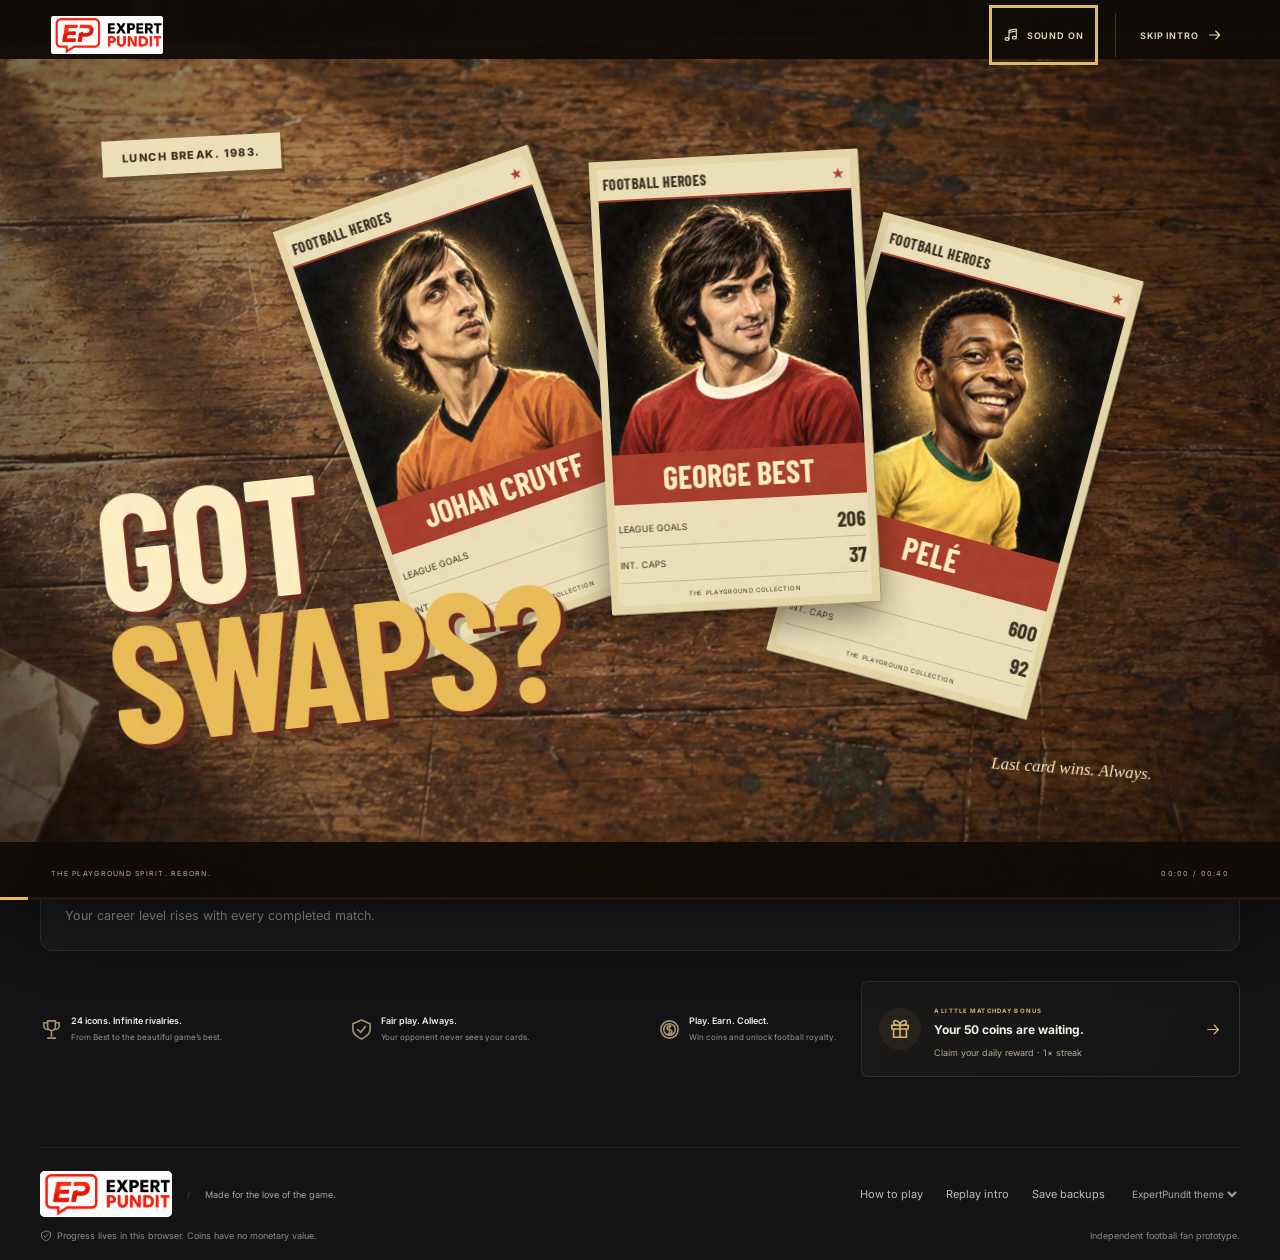
==== commit 02b23ead: "Clarify touch controls for choosing a statistic" ====
--- a/index.html
+++ b/index.html
@@ -9,8 +9,8 @@
       content="Football's greatest. Your next great rivalry. Play Legends Duel, a free browser card game with 24 illustrated football legends."
     />
     <title>Legends Duel — Football's greatest. Your call.</title>
-    <script type="module" crossorigin src="./assets/index-Cj-LV_Ul.js"></script>
-    <link rel="stylesheet" crossorigin href="./assets/style-CUbtj074.css">
+    <script type="module" crossorigin src="./assets/index-2x7sGX3l.js"></script>
+    <link rel="stylesheet" crossorigin href="./assets/style-CKEF3FK_.css">
   </head>
   <body>
     <a class="skip-link" href="#main">Skip to game</a>
--- a/assets/style-CKEF3FK_.css
+++ b/assets/style-CKEF3FK_.css
@@ -0,0 +1 @@
+@font-face{font-family:Barlow Condensed;font-style:normal;font-weight:700;font-display:swap;src:url(./barlow-condensed-latin-ext-CwuXbfVR.woff2) format("woff2");unicode-range:U+0100-02BA,U+02BD-02C5,U+02C7-02CC,U+02CE-02D7,U+02DD-02FF,U+0304,U+0308,U+0329,U+1D00-1DBF,U+1E00-1E9F,U+1EF2-1EFF,U+2020,U+20A0-20AB,U+20AD-20C0,U+2113,U+2C60-2C7F,U+A720-A7FF}@font-face{font-family:Barlow Condensed;font-style:normal;font-weight:700;font-display:swap;src:url(./barlow-condensed-latin-v1xN8_Wq.woff2) format("woff2");unicode-range:U+0000-00FF,U+0131,U+0152-0153,U+02BB-02BC,U+02C6,U+02DA,U+02DC,U+0304,U+0308,U+0329,U+2000-206F,U+20AC,U+2122,U+2191,U+2193,U+2212,U+2215,U+FEFF,U+FFFD}@font-face{font-family:Inter;font-style:normal;font-weight:100 900;font-display:swap;src:url(./inter-latin-ext-DO1Apj_S.woff2) format("woff2");unicode-range:U+0100-02BA,U+02BD-02C5,U+02C7-02CC,U+02CE-02D7,U+02DD-02FF,U+0304,U+0308,U+0329,U+1D00-1DBF,U+1E00-1E9F,U+1EF2-1EFF,U+2020,U+20A0-20AB,U+20AD-20C0,U+2113,U+2C60-2C7F,U+A720-A7FF}@font-face{font-family:Inter;font-style:normal;font-weight:100 900;font-display:swap;src:url(./inter-latin-Dx4kXJAl.woff2) format("woff2");unicode-range:U+0000-00FF,U+0131,U+0152-0153,U+02BB-02BC,U+02C6,U+02DA,U+02DC,U+0304,U+0308,U+0329,U+2000-206F,U+20AC,U+2122,U+2191,U+2193,U+2212,U+2215,U+FEFF,U+FFFD}:root{color-scheme:dark;--background: #141416;--surface: #1e1e21;--border: #343437;--text: #f6f1e8;--muted: #aaa8a7;--accent: #d62f3e;--accent-bright: #f44755;--gold: #dfbb70;--heading: "Barlow Condensed", Impact, "Arial Narrow", sans-serif;font-family:Inter,Arial,sans-serif;font-size:14px;color:var(--text);background:var(--background)}*{box-sizing:border-box}body{margin:0;min-width:320px;background:radial-gradient(ellipse at 76% 28%,#65262922,transparent 45%),var(--background)}button,input,select{font:inherit}button{color:inherit;cursor:pointer}button,a,input,select,summary{-webkit-tap-highlight-color:transparent}button{border:0;background:none}button:disabled{cursor:default;opacity:.55}button:not(:disabled),a{touch-action:manipulation}button:not(:disabled):hover{filter:brightness(1.12)}button:focus-visible,a:focus-visible,input:focus-visible,select:focus-visible,summary:focus-visible{outline:3px solid var(--gold);outline-offset:5px}a{color:var(--gold)}img{max-width:100%;object-fit:cover}h1,h2,h3,p{margin:0}h1,h2{font-family:var(--heading);font-weight:700;line-height:.99;letter-spacing:-.025em}h1 em,h2 em{font-style:normal;color:var(--gold)}p{color:var(--muted);line-height:1.7}.icon{width:22px;height:22px;flex-shrink:0;vertical-align:middle}.sr-only{position:absolute;width:1px;height:1px;margin:-1px;padding:0;overflow:hidden;clip:rect(0,0,0,0);white-space:nowrap;border:0}.skip-link{position:fixed;top:-60px;left:20px;z-index:30;padding:14px;background:var(--gold);color:#111}.skip-link:focus{top:10px}.site-header{border-bottom:1px solid #ffffff12;background:#121214ee;position:relative;z-index:5}.header-inner{max-width:1320px;padding:0 40px;min-height:90px;margin:auto;display:flex;align-items:center;justify-content:space-between;gap:25px}.brandmark{display:flex;align-items:center;gap:12px;text-align:left;padding:8px 0;font-family:var(--heading);font-size:25px;letter-spacing:.015em;line-height:1;white-space:nowrap}.brandmark b{color:var(--gold);font-weight:700}.brandmark small{display:block;color:#999697;font-family:Inter,sans-serif;font-size:8px;letter-spacing:.24em;margin-top:8px}.brand-crest{width:43px;height:49px;background:var(--accent);clip-path:polygon(0 0,100% 0,100% 72%,50% 100%,0 72%);display:grid;place-items:center;color:#fff3df}.brand-crest .icon{width:25px;height:25px;margin-top:-6px}nav{display:flex;align-self:stretch;gap:30px}.nav-link{display:flex;align-items:center;gap:8px;position:relative;color:var(--muted);padding:6px 3px;font-size:12px;font-weight:600}.nav-link .icon{width:17px;height:17px}.nav-link.active{color:var(--text)}.nav-link.active:after{content:"";position:absolute;bottom:0;height:3px;background:var(--accent);left:0;right:0}.header-wallet{display:flex;align-items:center;gap:18px}.level-pill{color:#9c9999;font-size:9px;letter-spacing:.08em;padding-right:18px;border-right:1px solid var(--border);white-space:nowrap}.level-pill b{color:var(--text);font-size:13px;padding-left:4px}.coin-balance{display:flex;align-items:center;gap:7px;font-size:14px;color:var(--gold)}.coin-balance .icon{width:23px;height:23px}.daily-icon{display:grid;place-items:center;width:43px;height:43px;border-radius:7px;border:1px solid var(--border);color:var(--gold);position:relative}.has-reward:after{content:"";width:6px;height:6px;border-radius:50%;background:var(--accent-bright);position:absolute;top:7px;right:7px}.main-content{max-width:1240px;margin:0 auto;padding:40px 0 70px;min-height:calc(100vh - 220px)}.home-main{padding-top:0}.eyebrow{display:inline-flex;align-items:center;gap:9px;font-size:9px;letter-spacing:.22em;font-weight:700;color:var(--gold)}.live-dot{height:5px;width:5px;border-radius:50%;background:var(--accent-bright);box-shadow:0 0 12px #f4475544;display:inline-block;flex-shrink:0}.home-hero{overflow:clip;min-height:586px;display:grid;grid-template-columns:.85fr 1.15fr;position:relative}.hero-copy{padding:57px 0 42px;z-index:2}.hero-copy h1{font-size:clamp(58px,6.7vw,90px);margin:25px 0 22px;line-height:.9;letter-spacing:-.013em}.hero-copy h1 em{color:var(--gold)}.hero-copy p{font-size:13px;line-height:1.85}.learn-link{display:flex;align-items:center;gap:9px;padding:15px 0;margin-top:11px;font-size:10px;font-weight:600;color:#d7d0c4}.learn-link>.icon:first-child{border:1px solid #645843;border-radius:50%;padding:5px;width:26px;height:26px;color:var(--gold)}.learn-link>.icon:last-child{width:15px;margin-left:3px}.hero-art{position:relative;min-width:0;display:flex;align-items:center;justify-content:center;isolation:isolate}.hero-art:before{content:"";position:absolute;width:140%;height:66%;top:21%;left:-25%;z-index:-1;background:radial-gradient(ellipse,color-mix(in srgb,var(--accent) 20%,transparent),transparent 68%)}.hero-art:after{content:"";position:absolute;border:1px solid #dfbb7014;width:110%;height:250px;border-radius:50%;transform:perspective(340px) rotateX(64deg);bottom:18px;left:-5%;box-shadow:0 0 0 35px #ffffff02,0 0 0 70px #ffffff02;z-index:-1}.hero-ghost{position:absolute;top:22px;left:3%;font-family:var(--heading);color:transparent;-webkit-text-stroke:1px #ffffff08;font-size:128px;letter-spacing:.025em;z-index:-1}.spotlight{position:absolute;width:150px;height:470px;filter:blur(13px);background:linear-gradient(#fff4d908,transparent);top:-30px;z-index:-1}.spotlight-one{left:-5%;transform:rotate(-30deg)}.spotlight-two{right:-3%;transform:rotate(30deg)}.hero-cards{position:relative;width:620px;height:470px;margin-top:22px}.hero-card{position:absolute;width:237px;filter:drop-shadow(0 18px 22px #0009)}.hero-card-left{left:6%;top:41px;transform:rotate(-13deg)}.hero-card-right{right:2%;top:44px;transform:rotate(13deg)}.hero-card-front{left:calc(50% - 118px);top:6px;z-index:2;transform:rotate(-2deg)}.hero-card .player-card{box-shadow:none}.hero-caption{display:flex;align-items:center;justify-content:center;gap:13px;font-size:8px;font-weight:600;letter-spacing:.22em;color:#c2aa7c;position:absolute;bottom:40px;left:0;right:0}.gold-line{display:block;width:30px;height:1px;background:#b4975d55}.player-card{width:100%;overflow:hidden;position:relative;border:1px solid #ad8a50;border-radius:13px 13px 17px 17px;padding:7px;background:linear-gradient(135deg,#b09a69,#594728 12%,#e4c991 23%,#76603a 35%,#31281d 52%,#b89351 73%,#fae1ad 84%,#665231);box-shadow:0 10px 30px #0005,inset 0 0 0 2px #141416}.player-card:after{pointer-events:none;content:"";position:absolute;inset:2px;border:1px solid #edd29366;border-radius:10px 10px 14px 14px}.card-topline{background:#1c1a18;display:flex;justify-content:space-between;align-items:center;font-size:8px;padding:9px 11px;letter-spacing:.22em;color:#e0c794;border-radius:7px 7px 0 0}.card-topline .icon{height:10px;width:10px}.portrait-wrap{aspect-ratio:1 / .82;position:relative;overflow:hidden;background:#211c17}.portrait-wrap img{width:100%;height:100%;object-position:center 30%;display:block}.portrait-wrap:after{content:"";position:absolute;inset:0;background:linear-gradient(transparent 60%,#141416);pointer-events:none}.card-position{position:absolute;left:12px;top:10px;font-family:var(--heading);font-size:22px;text-shadow:0 2px 5px #000;z-index:1}.card-flag{position:absolute;right:12px;top:12px;font-size:20px;z-index:1;filter:drop-shadow(0 1px 3px #0009)}.card-identity{background:#141416;text-align:center;padding:0 8px 13px;position:relative;margin-top:-1px}.card-firstname{text-transform:uppercase;font-size:9px;letter-spacing:.2em;font-weight:600;color:#e9dcc5}.card-identity h3{text-transform:uppercase;font-family:var(--heading);font-size:38px;line-height:1.15;color:#f2deb3;margin:0}.card-era{color:#a99c87;font-size:8px;letter-spacing:.13em}.card-stats{background:#19191b;padding:3px 11px 8px}.stat-row{display:flex;align-items:center;justify-content:space-between;width:100%;min-height:37px;gap:8px;border-bottom:1px solid #ffffff0c;color:#c8c4bd;font-size:11px;padding:5px 3px}.stat-row:last-child{border-bottom:0}.stat-row strong{color:#f3eee5;font-variant-numeric:tabular-nums;font-size:16px;font-weight:700}.stat-row small{font-size:8px;color:#c5b491;margin-left:2px}.stat-row .icon{width:14px;height:14px;color:var(--gold)}.stat-row>span{flex:1;text-align:left}.stat-row kbd{display:inline-grid;place-items:center;border:1px solid #6c5d44;color:#d1b77e;width:20px;height:20px;border-radius:4px;margin-right:8px;font-family:inherit;font-size:10px}button.stat-row{min-height:43px;border-radius:4px;transition:background .15s}button.stat-row:hover,.stat-row.selected-stat{background:#dfbb7020;color:#fff3d9}.stat-row.selected-stat strong{color:var(--gold)}.card-detail{display:flex;justify-content:center;gap:5px;align-items:center;background:#141416;width:100%;font-size:9px;min-height:44px;color:#c3bba9;border-top:1px solid #77623e;border-radius:0 0 9px 9px}.card-detail .icon{width:12px;height:12px}.card-edition{background:#171717;border-top:1px solid #675332;color:#c5a469;display:flex;gap:13px;justify-content:center;align-items:center;padding:10px 0;font-size:7px;letter-spacing:.16em;border-radius:0 0 9px 9px}.card-edition .icon{width:8px;height:8px}.compact-card .card-stats{display:grid;grid-template-columns:1fr 1fr;column-gap:13px;padding:6px 11px 10px}.compact-card .stat-row{display:flex;gap:5px;font-size:8px;min-height:27px}.compact-card .stat-row strong{font-size:14px}.compact-card .stat-row small{font-size:7px}.compact-card .card-identity{padding-bottom:8px}.compact-card .card-identity h3{font-size:32px}.compact-card .portrait-wrap{aspect-ratio:1 / .87}.mythic{background:linear-gradient(135deg,#e5bf6d,#765114 15%,#ffeab0 27%,#94722e 43%,#d1a549 65%,#fce8ad 82%,#735020)}.kickoff-panel{background:#1d1d20;border:1px solid #3a3534;border-top:2px solid #785a41;border-radius:9px;padding:26px;display:grid;grid-template-columns:1fr 2.45fr 1.2fr;gap:25px;align-items:center;position:relative;z-index:3}.kickoff-heading .eyebrow{font-size:7px;letter-spacing:.15em;color:#a99c84}.kickoff-heading h2{font-size:29px;margin-top:9px;letter-spacing:0}.mode-options{display:flex;gap:11px}.mode-option{flex:1;border:1px solid #424044;border-radius:6px;padding:14px 12px;text-align:left;display:flex;align-items:center;gap:10px;background:#222124;min-width:0}.mode-option.chosen{border-color:var(--accent);background:color-mix(in srgb,var(--accent) 8%,#222124)}.mode-icon{color:#94918f}.chosen .mode-icon{color:var(--accent-bright)}.mode-option b{display:block;font-size:11px;white-space:nowrap}.mode-option small{display:block;font-size:8px;color:#aaa5a5;margin-top:6px;line-height:1.5}.radio-dot{height:13px;width:13px;border:1px solid #716464;border-radius:50%;display:block;flex-shrink:0;margin-left:auto}.chosen .radio-dot{border:4px solid var(--accent-bright)}.kickoff-action{text-align:center}.button{display:inline-flex;align-items:center;justify-content:center;min-height:48px;padding:12px 23px;gap:12px;border-radius:5px;font-weight:700;font-size:11px;letter-spacing:.03em;transition:transform .15s,background .15s}.button:not(:disabled):active{transform:translateY(1px)}.button.primary{background:var(--accent);color:#fff;box-shadow:0 5px 20px #0002}.button.primary:hover{background:var(--accent-bright)}.button .icon{width:19px;height:19px}.kickoff-action .button{width:100%;white-space:nowrap;font-size:11px}.kickoff-action>span{font-size:8px;color:#aaa5a1;display:block;margin-top:10px;line-height:1.5}.button.secondary{background:#29282a;border:1px solid #59504a}.button.gold-button{background:var(--gold);color:#20190d}.button.equipped{background:#dfbb7015;border:1px solid #77633e;color:var(--gold);opacity:1}.home-bottom{padding-top:30px;display:grid;grid-template-columns:2.1fr 1fr;gap:35px}.feature-strip{display:flex;justify-content:space-between;gap:24px;padding:16px 0;align-items:center}.feature-strip>div{display:flex;align-items:center;gap:10px}.feature-strip>div>.icon{width:23px;height:23px;color:#a89470}.feature-strip b{font-size:10px;display:block;font-weight:600}.feature-strip small{font-size:8px;line-height:1.8;color:#999696;display:block;margin-top:4px}.daily-banner{text-align:left;display:flex;align-items:center;gap:13px;padding:17px;border:1px solid #dfbb7026;background:linear-gradient(110deg,#dfbb700a,#dfbb7002);border-radius:7px}.gift-circle{width:42px;height:42px;border-radius:50%;display:grid;place-items:center;background:#dfbb7010;color:var(--gold);flex-shrink:0}.daily-banner b{display:block;font-size:12px;margin:6px 0 5px}.daily-banner small{color:#b5a892;font-size:9px}.daily-banner .eyebrow{font-size:6px;letter-spacing:.19em}.daily-banner>.icon{width:17px;height:17px;color:var(--gold);margin-left:auto}.site-footer{max-width:1240px;margin:auto;border-top:1px solid #ffffff12;padding:23px 0 17px;display:flex;align-items:center;justify-content:space-between;flex-wrap:wrap;gap:20px;color:#aaa5a2;font-size:9px}.publisher{display:flex;align-items:center;gap:9px}.publisher-logo{width:27px;height:26px;display:inline-grid;place-items:center;background:var(--accent);font-size:12px;font-style:italic;color:#fff}.publisher-logo img{width:27px;height:26px}.footer-divider{color:#494449;padding:0 6px}.site-footer>div{display:flex;gap:23px;align-items:center}.text-button{font-size:11px;color:#c1bab0;min-height:44px;display:inline-flex;align-items:center;justify-content:center;gap:6px;padding:6px 0}.text-button .icon{width:15px;height:15px}.theme-switch select{min-height:44px;color:#aaa4a0;font-size:10px;background:var(--background);border:0;cursor:pointer;max-width:170px}.save-note{width:100%;font-size:9px;line-height:1.7;color:#8d8988;display:flex;gap:5px;align-items:center;margin-top:-9px}.save-note .icon{width:12px;height:12px}.save-note span{margin-left:auto}.page-heading{display:flex;justify-content:space-between;align-items:center;gap:20px;margin:15px 0 34px}.page-heading h1{font-size:62px;margin:12px 0 15px}.page-heading p{font-size:13px}.collection-count{text-align:right}.collection-count strong{font-family:var(--heading);font-size:53px;color:var(--gold)}.collection-count strong span{font-size:26px;color:#777273}.collection-count small{display:block;font-size:8px;letter-spacing:.1em;color:#aaa3a0}.collection-toolbar{display:flex;justify-content:space-between;align-items:center;border-bottom:1px solid var(--border);margin-bottom:17px;gap:20px}.filter-tabs{display:flex;gap:22px}.filter-tabs button{font-size:11px;min-height:52px;padding:8px 0;border-bottom:2px solid transparent;color:#ada5a0}.filter-tabs button.selected{color:var(--gold);border-color:var(--gold)}.search-field{display:flex;align-items:center;gap:7px;padding:5px 13px;background:#ffffff05;border:1px solid var(--border);border-radius:5px;margin-bottom:7px}.search-field .icon{color:#8a8580;width:15px;height:15px}.search-field input{border:0;background:transparent;min-height:30px;color:var(--text);width:170px;font-size:11px}.search-field input::placeholder{color:#aaa}.collection-note{font-size:11px;margin-bottom:24px}.collection-grid{display:grid;grid-template-columns:repeat(4,minmax(0,1fr));gap:30px 25px}.collection-card-action{margin-top:12px;text-align:center}.collection-card-action .button{width:100%}.starter-label{display:block;font-size:9px;letter-spacing:.14em;color:#b1a28c;padding:16px}.collection-item .player-card{transition:transform .2s}.collection-item:hover .player-card{transform:translateY(-4px)}.empty-state{padding:70px;text-align:center}.shop-wallet{border:1px solid #dfbb7033;padding:20px 28px;border-radius:7px;color:var(--gold);font-size:25px;font-weight:700;text-align:center}.shop-wallet small{display:block;font-size:8px;letter-spacing:.18em;margin-top:8px;color:#b0a289}.shop-intro{display:flex;align-items:center;padding:17px 20px;gap:14px;background:#dfbb7006;border:1px solid #dfbb7022;border-radius:6px;margin-bottom:35px}.shop-intro>.icon{color:var(--gold);width:24px;height:24px}.shop-intro p{font-size:11px;flex:1}.shop-intro span{font-size:9px;color:var(--gold);letter-spacing:.08em;flex-shrink:0}.shop-intro i{padding:0 6px}.shop-grid{display:grid;grid-template-columns:repeat(4,minmax(0,1fr));gap:25px}.shop-item .button{width:100%}.legend-tagline{text-align:center;font-size:11px;min-height:60px;padding:14px 3px}.coins-needed{display:block;text-align:center;color:#99908b;font-size:10px;padding-top:12px}.shop-footnote{margin-top:38px;display:flex;align-items:center;justify-content:center;gap:10px;color:#b5aca0;font-size:11px}.shop-footnote>.icon{color:var(--gold)}.arena-header{display:flex;justify-content:space-between;align-items:center;margin-top:-20px;margin-bottom:16px;gap:15px}.arena-header .eyebrow{color:#afa390;font-size:9px}.arena-controls{display:flex;align-items:center;gap:23px}.speed-button{display:flex;align-items:center;gap:5px;min-height:44px;color:#a9a19b;font-size:11px}.speed-button .icon{width:14px;height:14px}.speed-button.enabled{color:var(--gold)}.scoreboard{display:grid;grid-template-columns:1fr 1.1fr 1fr;align-items:center;max-width:990px;margin:0 auto;border:1px solid #ffffff13;border-radius:7px;padding:18px 24px;background:#1d1c1e;gap:30px}.score-player{display:flex;align-items:center;gap:13px}.score-player b{font-size:12px;display:block}.score-player div>span{color:#aaa19a;font-size:10px;display:block;margin-top:5px}.score-player strong{color:var(--text);font-size:15px}.avatar{width:40px;height:40px;border-radius:50%;display:grid;place-items:center;background:color-mix(in srgb,var(--accent) 23%,transparent);border:1px solid var(--accent);color:#f6dad5;font-size:9px;font-weight:700;flex-shrink:0}.cpu-avatar{background:#dfbb7010;color:var(--gold);border-color:#80673c}.cpu-score{text-align:right;justify-content:flex-end}.score-center{text-align:center}.score-center>span{font-size:8px;letter-spacing:.21em;color:#bca67e}.ownership-bar{height:5px;width:100%;background:#807457;border-radius:4px;margin-top:11px;overflow:hidden;display:flex}.ownership-bar i{background:var(--accent-bright);height:5px;transition:width .5s}.ownership-bar b{background:#ddd3ba;height:5px}.turn-banner{text-align:center;padding:25px 0 22px}.turn-banner h1{font-size:33px;letter-spacing:.025em}.turn-banner p{font-size:11px;margin-top:8px}.turn-banner.win-banner h1{color:var(--gold)}.loop-note{display:block;font-size:10px;color:var(--gold);margin:8px 0}.duel-table{display:grid;grid-template-columns:minmax(0,310px) minmax(150px,210px) minmax(0,310px);gap:45px;justify-content:center;position:relative;isolation:isolate}.duel-table:before{content:"";position:absolute;inset:20% 0 -8%;background:radial-gradient(ellipse,#8c5e2222,transparent 65%);z-index:-1}.duel-side{min-width:0}.side-label{display:flex;align-items:center;gap:7px;justify-content:flex-start;padding:0 3px 12px;font-size:8px;letter-spacing:.14em;color:#b4aaa0}.side-label b{font-size:7px;color:var(--gold);margin-left:auto;letter-spacing:.07em}.duel-center{display:flex;align-items:center;flex-direction:column;justify-content:center;gap:28px}.versus{font-family:var(--heading);font-size:55px;font-style:italic;color:#6c5c43}.higher-wins{color:#a49885;font-size:8px;letter-spacing:.12em}.pot-indicator{display:flex;flex-direction:column;align-items:center;gap:8px;padding:20px;border:1px dashed #6a573a;border-radius:8px;background:#dfbb7006}.pot-indicator>.icon{color:var(--gold)}.pot-indicator strong{font-family:var(--heading);font-size:28px}.pot-indicator span{font-size:7px;letter-spacing:.12em;color:#b7a685}.duel-center .button{width:100%;font-size:10px;padding:13px}.comparison{text-align:center;width:100%}.comparison>span{display:block;color:var(--gold);font-size:10px}.comparison strong{display:flex;align-items:center;justify-content:center;gap:12px;font-family:var(--heading);font-size:42px;margin-top:12px}.comparison strong i{color:#6c635a;font-style:normal;font-size:25px}.winning-number{color:var(--gold)}.comparison small{color:#a9997e;font-size:10px}.card-back{min-height:601px;display:flex;flex-direction:column;justify-content:center;align-items:center;isolation:isolate;color:var(--gold)}.card-back:before{position:absolute;content:"";inset:7px;border-radius:8px;background:#212021;z-index:-2}.back-pattern{position:absolute;inset:9px;background:repeating-linear-gradient(45deg,transparent 0 17px,#dfbb7009 17px 18px),repeating-linear-gradient(-45deg,transparent 0 17px,#dfbb7009 17px 18px);z-index:-1;border-radius:8px}.back-crest{display:flex;flex-direction:column;align-items:center;padding:35px 30px;background:#1c1b1b;border:1px solid #c3a065;outline:1px solid #705a32;outline-offset:7px;clip-path:polygon(-10% -10%,110% -10%,110% 70%,50% 110%,-10% 70%)}.back-crest>.icon{width:38px;height:38px;margin-bottom:20px}.back-crest>span{font-family:var(--heading);font-size:33px;line-height:.95;text-align:center;letter-spacing:.03em}.back-crest b{font-size:61px}.back-crest i{font-size:6px;font-style:normal;letter-spacing:.25em;margin-top:20px}.back-footer{position:absolute;bottom:35px;letter-spacing:.24em;font-size:8px;color:#b2986c}.arena-tip{text-align:center;margin:28px 0 0;font-size:10px}.arena-tip .icon{width:13px;height:13px;margin-right:5px}.round-revealed .opponent-side .player-card{animation:reveal .4s ease-out}.round-revealed .human-side .player-card{animation:capture .45s ease-out}.dealt .player-card{animation:deal .45s ease-out}@keyframes reveal{0%{transform:rotateY(80deg) scale(.96);opacity:.2}to{transform:rotateY(0) scale(1);opacity:1}}@keyframes capture{50%{transform:translateY(-9px);box-shadow:0 0 25px #dfbb7044}}@keyframes deal{0%{transform:translateY(16px);opacity:.3}to{transform:translateY(0);opacity:1}}.match-end{text-align:center;max-width:720px;margin:25px auto}.end-trophy{width:85px;height:85px;display:grid;place-items:center;color:var(--gold);background:#dfbb700c;border:1px solid #dfbb7033;border-radius:50%;margin:0 auto 24px}.end-trophy .icon{width:43px;height:43px}.match-end h1{font-size:76px;margin:20px 0}.match-end p{font-size:13px}.end-stats{display:flex;justify-content:center;margin:35px 0;padding:25px;border-top:1px solid var(--border);border-bottom:1px solid var(--border);gap:60px}.end-stats strong{display:block;font-family:var(--heading);font-size:43px;color:var(--gold)}.end-stats span{font-size:8px;letter-spacing:.1em;color:#aea18d}.match-end>.button{width:260px}.match-end>.text-button{display:flex;margin:7px auto}.draft-heading{text-align:center;padding:20px 0}.draft-heading h1{font-size:51px;margin:15px 0}.draft-heading p{font-size:12px}.draft-note{font-size:10px;color:#b1a48c;display:block;margin-top:12px;line-height:1.8}.draft-rosters{max-width:800px;margin:8px auto 30px;display:grid;grid-template-columns:1fr 1fr;gap:60px}.draft-rosters>div>b{font-size:9px;letter-spacing:.13em;color:#bfb39e;display:block;margin-bottom:12px}.draft-rosters b>span{color:var(--gold);float:right}.picked-players{display:flex;gap:8px;justify-content:space-between}.picked-players img{width:52px;height:52px;border:1px solid #b79453;border-radius:5px}.empty-pick{width:52px;height:52px;border:1px dashed #524a41;border-radius:5px;display:grid;place-items:center;color:#7e7161;font-family:var(--heading);font-size:22px}.draft-grid{display:grid;grid-template-columns:repeat(5,minmax(0,1fr));gap:18px}.draft-pick{display:flex;flex-direction:column;align-items:center;padding:5px;border:1px solid #9c7c46;background:#1e1c1b;border-radius:8px;overflow:hidden;text-align:center;transition:transform .2s}.draft-pick:not(:disabled):hover{transform:translateY(-4px);border-color:var(--gold)}.draft-pick>img{width:100%;height:auto;aspect-ratio:1;border-radius:4px}.draft-player-meta{color:#c6b18b;font-size:10px;margin:11px 0 7px}.draft-pick strong{font-family:var(--heading);text-transform:uppercase;font-size:22px;line-height:1.1}.draft-pick small{font-size:9px;color:#b4a591;margin:7px 0 13px}.pick-label{background:#dfbb7014;color:var(--gold);width:100%;padding:10px;font-size:8px;letter-spacing:.07em}.pick-label .icon{height:11px;width:11px;margin-left:6px}.draft-ready{text-align:center;padding:50px 0}.storage-notice,.portable-notice{background:#534326;color:#ffe9be;padding:10px 20px;text-align:center;font-size:11px;line-height:1.5}.storage-notice .icon{width:15px;height:15px;margin-right:5px}.portable-notice{background:#25231e;color:#c1b08e;font-size:10px}#toast{position:fixed;bottom:25px;left:50%;transform:translate(-50%,20px);opacity:0;pointer-events:none;background:#eee4d1;color:#262019;font-size:12px;padding:15px 23px;border-radius:6px;box-shadow:0 8px 40px #0008;z-index:20;transition:.2s;max-width:calc(100vw - 30px);width:max-content;text-align:center;line-height:1.5}#toast.visible{opacity:1;transform:translate(-50%)}dialog{color:var(--text);background:#201e1e;border:1px solid #6d5a3d;border-radius:13px;padding:42px;width:min(620px,calc(100vw - 32px));max-height:calc(100dvh - 40px);overflow:auto;box-shadow:0 30px 100px #0009;text-align:center}dialog::backdrop{background:#0a0909cd;-webkit-backdrop-filter:blur(5px);backdrop-filter:blur(5px)}dialog h2{font-size:48px;margin:15px 0 18px}dialog>p{font-size:12px}dialog>.button{width:100%;margin-top:17px}.modal-close{position:absolute;right:9px;top:9px;width:44px;height:44px;display:grid;place-items:center;color:#b7a891}.modal-close .icon{width:20px;height:20px}.modal-icon{margin:0 auto 20px;color:var(--gold)}.modal-icon .icon{width:40px;height:40px}.modal-footnote{font-size:10px;color:#a89c8a;line-height:1.7;margin-top:20px}.streak-days{display:flex;gap:9px;margin:28px 0 8px}.streak-days>div{flex:1;display:flex;align-items:center;flex-direction:column;padding:15px 6px;gap:10px;border:1px solid #5f5141;border-radius:6px;background:#ffffff03}.streak-days small{font-size:8px;color:#b8ab95;letter-spacing:.07em}.streak-days .icon{width:24px;height:24px;color:#be9c60}.streak-days b{font-size:16px}.streak-days .today{background:#dfbb7014;border-color:var(--gold)}.streak-days .today b{color:var(--gold)}.detail-header{display:flex;align-items:center;gap:18px;text-align:left;margin:0 0 25px;padding-right:12px}.detail-header img{width:90px;height:90px;border-radius:7px;border:1px solid #a58248;flex-shrink:0}.detail-header h2{font-size:34px;margin:9px 0}.detail-header .eyebrow{font-size:7px;letter-spacing:.09em}.detail-header p{font-size:10px}.detail-stats{text-align:left}.detail-stats section{padding:17px 0;border-top:1px solid #514537}.detail-stats section>div{display:flex;justify-content:space-between;align-items:center;gap:20px}.detail-stats h3{font-size:13px}.detail-stats strong{font-family:var(--heading);font-size:28px;color:var(--gold)}.detail-stats p{font-size:11px;margin:7px 0}.detail-stats a{font-size:10px;line-height:1.7;display:inline-block;padding:7px 0}.detail-stats .source-note{font-size:10px;color:#aaa092}.counting-notes{text-align:left;font-size:11px;border-top:1px solid #514537;padding-top:12px;margin-top:15px}.counting-notes summary{padding:12px 0;cursor:pointer;color:var(--gold)}.counting-notes p,.counting-notes li{line-height:1.8;color:#bcb2a2;margin-bottom:9px}.counting-notes ul{padding-left:20px}.rules-list{text-align:left;padding-left:21px;font-size:12px;color:#bbb1a2;line-height:1.9}.rules-list li{padding-left:6px;margin:13px 0}.rules-list b{display:block;color:#ede3d1}.tutorial-card{display:flex;align-items:center;justify-content:center;gap:20px;padding:20px}.tutorial-card img{border-radius:7px;border:1px solid #cfa45b}.tutorial-card strong{font-family:var(--heading);font-size:30px}.tutorial-choices{display:grid;gap:10px}.tutorial-choices .button{justify-content:space-between}.tutorial-choices b{color:var(--gold);font-size:19px}.tutorial-skip{margin-top:10px}.tutorial-result{display:flex;justify-content:center;align-items:center;gap:22px;margin:22px 0}.tutorial-result>div{display:flex;flex-direction:column;align-items:center;gap:6px}.tutorial-result img{width:95px;height:95px;border-radius:5px;border:1px solid #b6975e}.tutorial-result b{font-family:var(--heading);font-size:35px;color:var(--gold)}.tutorial-result span{font-size:10px;color:#b6a78e}.tutorial-final{margin:25px 0}.tutorial-final>.icon{width:50px;height:50px;color:var(--gold);margin-bottom:15px}.tutorial-final p{font-size:12px;margin:12px 0}.fast-mode *,.fast-mode *:before,.fast-mode *:after{animation-duration:.05s!important;transition-duration:.05s!important}@media(min-width:1500px){.main-content,.site-footer{max-width:1280px}.header-inner{max-width:1360px}.home-hero{min-height:640px}.hero-copy{padding-top:72px}.hero-copy h1{font-size:98px}.hero-cards{transform:scale(1.08)}}@media(max-width:1320px){.main-content,.site-footer{margin-left:40px;margin-right:40px}.header-inner{padding-left:40px;padding-right:40px}.kickoff-panel{grid-template-columns:1fr 2.4fr 1.2fr;gap:18px;padding:23px}.kickoff-heading h2{font-size:25px}.mode-option{gap:7px;padding:12px 9px}.mode-option .icon{width:19px}.hero-card{width:219px}.hero-card-front{left:calc(50% - 109px)}.hero-card-left{left:2%}.hero-card-right{right:-1%}.hero-cards{height:440px}.hero-caption{bottom:44px}.hero-copy h1{font-size:82px}.hero-ghost{font-size:110px}.home-bottom{gap:25px}.feature-strip{gap:18px}.feature-strip>div{gap:8px}.feature-strip b{font-size:9px}.feature-strip small{font-size:8px}.duel-table{gap:30px}}@media(max-width:1050px){.header-inner{gap:15px}nav{gap:18px}.header-wallet{gap:12px}.level-pill{display:none}.home-hero{grid-template-columns:.85fr 1.15fr;min-height:540px}.hero-copy h1{font-size:73px}.hero-copy p{font-size:12px}.hero-card{width:186px}.hero-card-front{left:calc(50% - 93px)}.hero-card .compact-card .stat-row{font-size:7px}.hero-card .compact-card .card-stats{column-gap:8px;padding-left:7px;padding-right:7px}.hero-card .card-identity h3{font-size:28px}.hero-card .card-topline{font-size:6px}.hero-card .card-edition{font-size:5px}.hero-cards{height:380px}.hero-ghost{font-size:87px;top:44px}.hero-caption{bottom:49px;font-size:6px}.kickoff-panel{grid-template-columns:1fr 3fr;gap:18px}.kickoff-action{grid-column:1 / -1;display:flex;flex-direction:row-reverse;align-items:center;justify-content:space-between;gap:20px}.kickoff-action .button{width:250px}.kickoff-action>span{margin-top:0;font-size:10px}.home-bottom{grid-template-columns:1fr;gap:14px}.feature-strip{justify-content:space-around}.feature-strip b{font-size:11px}.feature-strip small{font-size:9px}.daily-banner{max-width:none;padding:18px 24px}.daily-banner b{font-size:14px}.daily-banner .eyebrow{font-size:8px}.daily-banner small{font-size:10px}.collection-grid,.shop-grid{grid-template-columns:repeat(3,minmax(0,1fr));gap:20px}.shop-grid .shop-item:last-child{grid-column:2}.page-heading h1{font-size:52px}.duel-table{grid-template-columns:minmax(0,290px) 140px minmax(0,290px);gap:24px}.card-back{min-height:582px}.duel-center .button{font-size:9px;gap:7px;padding:13px 8px}.scoreboard{gap:18px}.draft-grid{grid-template-columns:repeat(5,minmax(0,1fr));gap:12px}.draft-pick strong{font-size:19px}.draft-pick .pick-label{font-size:7px}.shop-intro span{display:none}}@media(max-width:800px){.main-content,.site-footer{margin-left:24px;margin-right:24px}.header-inner{padding-left:24px;padding-right:24px;min-height:80px}.brandmark{font-size:22px;gap:8px}.brand-crest{width:35px;height:42px}.brandmark small{font-size:6px}nav{gap:13px}.nav-link{font-size:10px}.nav-link .icon{display:none}.header-wallet{gap:10px}.coin-balance{font-size:12px}.coin-balance .icon{width:19px}.daily-icon{width:36px;height:36px}.home-hero{min-height:505px}.hero-copy{padding-top:48px}.hero-copy h1{font-size:63px;margin-top:20px}.hero-copy .eyebrow{font-size:7px}.hero-copy p{font-size:10px}.learn-link{font-size:8px;gap:6px}.hero-card{width:158px}.hero-card-front{left:calc(50% - 79px)}.hero-cards{height:340px}.hero-card-left{top:35px;left:1%}.hero-card-right{top:35px;right:-1%}.hero-card .card-stats{padding-bottom:5px}.hero-card .stat-row{min-height:23px}.hero-card .stat-row strong{font-size:11px}.hero-card .card-identity h3{font-size:26px}.hero-card .card-identity{padding-bottom:6px}.hero-card .card-firstname{font-size:7px}.hero-card .card-era{font-size:6px}.hero-card .card-topline{font-size:5px;padding:6px 7px}.hero-card .card-position{font-size:16px}.hero-card .card-flag{font-size:17px}.hero-card .card-edition{font-size:4px;letter-spacing:.08em;gap:5px;padding:7px 0}.hero-ghost{font-size:70px;top:40px}.hero-caption{bottom:57px;font-size:5px;gap:6px}.gold-line{width:15px}.kickoff-panel{grid-template-columns:1fr}.kickoff-heading{display:flex;justify-content:space-between;align-items:center;gap:20px}.kickoff-heading h2{margin-top:0}.kickoff-heading .eyebrow{font-size:8px}.mode-option{padding:14px}.mode-option b{font-size:12px}.mode-option small{font-size:9px}.home-bottom{padding-top:20px}.feature-strip{gap:14px}.feature-strip>div{flex-direction:column;align-items:flex-start}.feature-strip b{font-size:10px}.feature-strip small{font-size:8px}.collection-grid,.shop-grid{grid-template-columns:repeat(2,minmax(0,1fr));gap:25px}.shop-grid .shop-item:last-child{grid-column:auto}.site-footer{padding-top:17px}.publisher{font-size:8px}.site-footer>div{gap:13px}.save-note span{display:none}.duel-table{grid-template-columns:1fr 1fr;gap:25px}.duel-center{grid-column:1 / -1;grid-row:2;flex-direction:row;gap:25px;min-height:70px}.duel-center .versus{font-size:32px}.pot-indicator{flex-direction:row;border:0;background:none;padding:5px;gap:10px}.pot-indicator span{font-size:9px}.pot-indicator strong{font-size:25px}.duel-center .higher-wins{display:none}.comparison{width:auto}.comparison strong{margin-top:5px;font-size:32px}.duel-center .button{max-width:200px;font-size:11px}.scoreboard{grid-template-columns:1fr 1fr;gap:13px;padding:17px}.score-center{grid-column:1 / -1;grid-row:2}.score-center>span{display:none}.ownership-bar{margin-top:0}.card-back{min-height:570px;height:calc(100% - 23px)}.draft-heading h1{font-size:43px}.draft-grid{grid-template-columns:repeat(3,minmax(0,1fr));gap:16px}.draft-rosters{gap:30px}.picked-players img,.empty-pick{width:43px;height:43px}.collection-toolbar{flex-wrap:wrap;gap:6px}.collection-toolbar .search-field{margin-left:auto}.page-heading{margin-top:0}.shop-wallet{padding:17px;font-size:21px}.shop-wallet .icon{width:18px}}@media(max-width:560px){.header-inner{padding:14px 20px 0;flex-wrap:wrap;justify-content:space-between;gap:10px}.brandmark{padding:0;font-size:23px}.brandmark small{font-size:7px}.brand-crest{width:36px;height:43px}.header-wallet{gap:13px}.coin-balance{font-size:13px}.daily-icon{min-width:44px;min-height:44px}nav{order:3;width:100%;justify-content:center;gap:0;min-height:50px}.nav-link{flex:1;justify-content:center;font-size:11px;gap:7px}.nav-link .icon{display:block;width:15px;height:15px}.main-content{margin-left:20px;margin-right:20px;padding:28px 0 40px}.home-main{padding-top:0}.home-hero{grid-template-columns:1fr;min-height:auto}.hero-copy{padding:35px 0 0;text-align:center}.hero-copy .eyebrow{font-size:7px}.hero-copy h1{font-size:65px;margin:20px 0 17px;line-height:.94}.hero-copy h1 br:nth-child(2){display:none}.hero-copy h1 em{display:block}.hero-copy h1 em br{display:revert}.hero-copy p{font-size:12px}.learn-link{font-size:10px;justify-content:center;width:100%;margin-top:7px;padding:10px 0}.hero-art{height:386px;margin-top:-2px}.hero-cards{width:340px;height:338px;margin-top:0;transform:scale(.88)}.hero-card{width:167px}.hero-card-front{left:calc(50% - 83px);top:0}.hero-card-left{left:1%;top:37px;transform:rotate(-12deg)}.hero-card-right{right:1%;top:37px;transform:rotate(12deg)}.hero-ghost{display:none}.hero-caption{bottom:9px;font-size:6px}.hero-art:after{bottom:-35px;width:95%;left:2.5%;height:200px}.hero-art:before{left:-5%;width:110%}.spotlight{display:none}.kickoff-panel{padding:20px 16px;margin-top:23px;gap:16px;border-radius:8px}.kickoff-heading{display:block;text-align:center}.kickoff-heading .eyebrow{font-size:7px}.kickoff-heading h2{margin-top:8px;font-size:31px}.mode-options{flex-direction:column;gap:10px}.mode-option{padding:15px;gap:13px}.mode-option .icon{width:23px;height:23px}.mode-option b{font-size:12px}.mode-option small{font-size:9px}.kickoff-action{flex-direction:column;gap:10px}.kickoff-action .button{width:100%;min-height:51px;font-size:12px}.kickoff-action>span{font-size:9px}.feature-strip{padding:5px 0 15px;display:grid;grid-template-columns:1fr;gap:17px}.feature-strip>div{flex-direction:row;align-items:center;gap:14px}.feature-strip b{font-size:11px}.feature-strip small{font-size:9px;margin-top:1px}.feature-strip>div>.icon{width:22px;height:22px}.home-bottom{gap:12px;padding-top:28px}.daily-banner{padding:17px 14px;gap:11px}.daily-banner .eyebrow{font-size:6px}.daily-banner b{font-size:12px}.daily-banner small{font-size:9px}.daily-banner>.icon{width:16px}.gift-circle{width:36px;height:36px}.site-footer{margin-left:20px;margin-right:20px;gap:12px;padding-top:18px}.publisher{font-size:9px;gap:7px;flex-wrap:wrap}.publisher-logo{width:24px;height:24px}.footer-divider{padding:0}.site-footer>div{justify-content:space-between;width:100%}.save-note{font-size:8px;align-items:flex-start;margin-top:0}.save-note .icon{flex-shrink:0;margin-top:2px}.page-heading{align-items:flex-start;gap:12px;margin:5px 0 24px}.page-heading h1{font-size:43px;margin-top:11px;line-height:1}.page-heading h1 em{display:block}.page-heading p{font-size:11px}.page-heading .eyebrow{font-size:7px}.collection-count{padding-top:22px}.collection-count strong{font-size:35px}.collection-count strong span{font-size:19px}.collection-count small{font-size:6px;white-space:nowrap}.collection-toolbar{display:block;margin-bottom:14px}.filter-tabs{justify-content:space-between;gap:10px}.filter-tabs button{font-size:10px;min-height:45px}.search-field{width:100%;margin-top:10px}.search-field input{width:100%;min-height:33px}.collection-note{font-size:10px;line-height:1.8}.collection-grid,.shop-grid{grid-template-columns:repeat(2,minmax(0,1fr));gap:18px 12px}.compact-card{padding:5px;border-radius:10px}.compact-card .card-topline{font-size:5px;padding:7px 6px;letter-spacing:.12em}.compact-card .card-position{font-size:17px;left:8px;top:7px}.compact-card .card-flag{font-size:17px;top:7px;right:8px}.compact-card .card-firstname{font-size:6px;letter-spacing:.13em}.compact-card .card-identity h3{font-size:24px;overflow-wrap:anywhere}.compact-card .card-era{font-size:6px}.compact-card .card-identity{padding-left:3px;padding-right:3px}.compact-card .card-stats{padding:2px 6px 6px;gap:0 7px}.compact-card .stat-row{min-height:26px;font-size:7px;gap:3px}.compact-card .stat-row strong{font-size:11px}.compact-card .stat-row small{font-size:6px;margin-left:0}.compact-card .card-detail{font-size:7px;min-height:44px;gap:3px}.compact-card .card-detail .icon{width:10px;height:10px}.collection-card-action{margin-top:8px}.collection-card-action .button,.shop-item .button{padding:10px 5px;gap:6px;font-size:9px;min-height:44px}.collection-card-action .button .icon,.shop-item .button .icon{width:15px;height:15px}.starter-label{font-size:7px;padding:14px 0}.shop-wallet{padding:13px 12px;font-size:19px;margin-top:19px;white-space:nowrap}.shop-wallet small{font-size:6px}.shop-intro{padding:13px;gap:12px;margin-bottom:22px}.shop-intro p{font-size:10px;line-height:1.8}.shop-intro .icon{width:20px;height:20px}.legend-tagline{font-size:10px;padding:11px 0;min-height:57px}.coins-needed{font-size:8px;line-height:1.6;padding-top:7px}.shop-footnote{font-size:10px;line-height:1.7;flex-wrap:wrap;gap:6px;text-align:center;margin-top:26px}.arena-header{margin-top:-15px;margin-bottom:12px;gap:10px;flex-wrap:wrap}.arena-header .text-button{font-size:10px}.arena-header>.eyebrow{order:3;width:100%;text-align:center;justify-content:center;font-size:8px;margin-top:-4px}.arena-controls{margin-left:auto;gap:16px}.scoreboard{padding:13px 12px;gap:13px 8px}.score-player{gap:8px}.score-player b{font-size:10px}.score-player div>span{font-size:8px;margin-top:5px}.score-player strong{font-size:13px}.avatar{width:32px;height:32px;font-size:7px}.turn-banner{padding:22px 0 19px}.turn-banner h1{font-size:27px}.turn-banner p{font-size:10px;line-height:1.65;margin-top:7px}.duel-table{gap:15px 13px}.side-label{font-size:6px;letter-spacing:.1em;padding-bottom:9px;gap:4px}.side-label b{font-size:5px;letter-spacing:0}.side-label .live-dot{width:4px;height:4px}.duel-side .player-card{padding:5px;border-radius:10px}.duel-side .card-topline{font-size:5px;letter-spacing:.08em;padding:7px 6px}.duel-side .card-topline .icon{width:8px;height:8px}.duel-side .card-position{font-size:17px;left:7px;top:7px}.duel-side .card-flag{font-size:17px;right:7px;top:7px}.duel-side .card-firstname{font-size:6px;letter-spacing:.09em}.duel-side .card-identity{padding:0 3px 8px;min-height:59px}.duel-side .card-identity h3{font-size:27px;overflow-wrap:anywhere;line-height:1.1}.duel-side .card-era{font-size:6px}.duel-side .card-stats{padding:2px 5px 5px}.duel-side .stat-row{font-size:9px;padding:7px 3px;min-height:44px;gap:5px}.duel-side .stat-row strong{font-size:15px}.duel-side .stat-row small{font-size:7px}.duel-side .stat-row kbd,.duel-side .stat-row .icon{display:none}.duel-side .card-detail{font-size:7px;gap:3px;min-height:44px}.duel-side .card-detail .icon{width:10px;height:10px}.card-back{min-height:500px;height:calc(100% - 17px)}.card-back:before{inset:5px}.back-pattern{inset:7px}.back-crest{padding:20px 13px}.back-crest .icon{width:25px;height:25px;margin-bottom:13px}.back-crest>span{font-size:20px}.back-crest b{font-size:38px}.back-crest i{font-size:4px;margin-top:11px}.back-footer{font-size:5px;letter-spacing:.13em;bottom:22px}.duel-center{gap:16px;flex-wrap:wrap;min-height:50px}.duel-center>.versus{font-size:29px}.duel-center .comparison{flex:1}.duel-center .comparison>span{font-size:9px}.comparison strong{font-size:30px;gap:9px}.duel-center .button{max-width:none;width:100%;min-height:48px;order:3}.arena-tip{font-size:9px;margin-top:18px}.round-revealed .opponent-side .card-stats .stat-row{min-height:44px}.match-end{margin-top:16px}.match-end h1{font-size:52px}.match-end .eyebrow{font-size:8px}.match-end p{font-size:11px}.end-stats{gap:25px;padding:20px 0;margin:27px 0}.end-stats strong{font-size:35px}.end-stats span{font-size:7px}.draft-heading{padding-top:20px}.draft-heading h1{font-size:39px}.draft-heading p{font-size:11px}.draft-note{font-size:9px}.draft-rosters{gap:16px}.draft-rosters>div>b{font-size:7px;letter-spacing:.05em}.picked-players{gap:4px}.picked-players img,.empty-pick{width:calc((100% - 16px)/5);height:auto;aspect-ratio:1;border-radius:3px}.empty-pick{font-size:15px}.draft-grid{grid-template-columns:repeat(2,minmax(0,1fr));gap:14px}.draft-pick strong{font-size:22px}.draft-pick small{font-size:9px}.draft-pick .pick-label{font-size:8px;min-height:35px}.draft-pick{border-radius:7px}.draft-ready{padding:30px 0}dialog{padding:35px 22px 25px;width:calc(100vw - 24px);max-height:calc(100dvh - 24px)}dialog h2{font-size:41px}dialog>p{font-size:11px}.streak-days{gap:6px}.streak-days>div{padding:13px 4px}.streak-days small{font-size:6px}.streak-days .icon{width:21px;height:21px}.streak-days b{font-size:14px}.detail-header{gap:13px}.detail-header img{width:67px;height:67px}.detail-header h2{font-size:29px}.detail-header .eyebrow{font-size:6px}.detail-header p{font-size:9px}.detail-stats h3{font-size:12px}.detail-stats strong{font-size:27px}.detail-stats p{font-size:10px}.tutorial-result img{width:82px;height:82px}.tutorial-card strong{font-size:27px}}@media(max-width:360px){.main-content,.site-footer{margin-left:14px;margin-right:14px}.header-inner{padding-left:14px;padding-right:14px}.brandmark{font-size:21px}.brand-crest{width:31px;height:38px}.header-wallet{gap:9px}.coin-balance{gap:4px}.hero-copy h1{font-size:57px}.hero-card{width:149px}.hero-card-front{left:calc(50% - 74px)}.hero-cards{width:292px;height:325px}.hero-art{height:350px}.hero-caption{bottom:0;font-size:5px}.hero-card .compact-card .stat-row{font-size:6px}.hero-card .compact-card .card-stats{padding-left:5px;padding-right:5px;column-gap:5px}.hero-card .card-identity h3{font-size:23px}.hero-card .card-edition{padding:5px 0}.compact-card .stat-row{font-size:6px}.compact-card .stat-row strong{font-size:10px}.compact-card .card-identity h3{font-size:21px}.compact-card .card-detail{font-size:6px}.duel-side .stat-row{font-size:8px}.duel-side .stat-row strong{font-size:14px}.duel-side .card-identity h3{font-size:24px}.duel-side .card-firstname{font-size:5px}.duel-side .card-detail{font-size:6px}.card-back{min-height:491px}.collection-count small{white-space:normal;line-height:1.5}.page-heading h1{font-size:38px}}@media(prefers-reduced-motion:reduce){*,*:before,*:after{animation-duration:.001ms!important;transition-duration:.001ms!important;scroll-behavior:auto!important}}.nation-flag{display:inline-block;width:26px;height:18px;border-radius:2px;vertical-align:middle;box-shadow:0 1px 4px #0004}.audio-icon{color:#c0b29b}.audio-options{margin-top:25px;text-align:left}.audio-toggle{display:flex;justify-content:space-between;align-items:center;width:100%;border:1px solid #62513a;border-radius:6px;padding:17px;margin-bottom:12px;min-height:56px;background:#dfbb7007}.audio-toggle>span{display:flex;gap:12px;align-items:center;font-size:12px}.audio-toggle .icon{width:20px;height:20px;color:var(--gold)}.audio-toggle b{font-size:10px;color:#a69a87;border-radius:12px;background:#ffffff09;padding:6px 12px}.audio-toggle[aria-pressed=true] b{background:var(--gold);color:#261d0d}.audio-toggle[aria-pressed=true]{border-color:var(--gold)}.volume-label{display:flex;justify-content:space-between;font-size:11px;margin-top:25px;color:#c4b69e}.volume-label output{color:var(--gold)}#audio-volume{width:100%;height:44px;accent-color:var(--gold);cursor:pointer}.audio-unavailable{color:#eed094;font-size:11px;margin-top:15px}.site-footer>div{flex-wrap:wrap}@media(max-width:560px){.header-wallet .daily-icon:not(.audio-icon){display:none}}.draft-player-meta .nation-flag,.detail-header .nation-flag{width:18px;height:12px;margin-right:4px}@media(max-width:560px){.card-flag .nation-flag{width:21px;height:14px}.duel-side .stat-row{font-size:10px}}@media(max-width:360px){.duel-side .stat-row{font-size:9px}}@media(min-width:801px){.duel-side .card-back{height:calc(100% - 23px)}}@media(min-width:801px)and (max-height:950px){.main-content:has(.duel-table){padding-top:24px}.scoreboard{padding-top:12px;padding-bottom:12px}.turn-banner{padding-top:18px;padding-bottom:14px}.duel-side .portrait-wrap{aspect-ratio:1 / .52}.duel-side .portrait-wrap img{object-position:center 32%}.duel-side .card-identity h3{font-size:32px}.duel-side .card-identity{padding-bottom:8px}.duel-side .card-back{min-height:540px}}.publisher-wordmark{display:inline-block;position:relative;flex-shrink:0;width:132px;aspect-ratio:2.9;overflow:hidden;border-radius:5px;background:#fff;vertical-align:middle}.publisher-wordmark img{display:block;width:100%;height:100%;object-fit:contain}.publisher-wordmark.padded-wordmark img{position:absolute;width:132%;height:auto;max-width:none;left:50%;top:50%;transform:translate(-50%,-50%)}.brandmark.has-logo{flex-direction:column;gap:0;padding:8px 0}.brandmark.has-logo .publisher-wordmark{width:168px}.brandmark.has-logo small{margin-top:5px;font-size:7px;letter-spacing:.25em;color:var(--gold)}@media(max-width:560px){.brandmark.has-logo{padding:0}.brandmark.has-logo .publisher-wordmark{width:148px}.publisher>.publisher-wordmark{width:116px}}@media(max-width:360px){.brandmark.has-logo .publisher-wordmark{width:138px}}.match-guide{display:flex;justify-content:space-between;align-items:center;gap:16px;margin:0 auto 18px;max-width:990px;padding:14px 18px;border:1px solid #dfbb7038;border-radius:8px;background:#dfbb7009}.match-guide p{font-size:12px;line-height:1.6;margin:0}.match-guide b{color:var(--text)}.match-guide button{flex-shrink:0;min-height:44px;color:var(--gold)}.turn-banner>p{max-width:720px;margin:10px auto 0;font-size:14px;line-height:1.65}.chosen-category{display:flex;flex-wrap:wrap;align-items:center;justify-content:center;gap:8px 16px;margin:0 auto 12px;padding:12px 22px;width:fit-content;max-width:100%;background:#dfbb701a;border:1px solid var(--gold);border-radius:8px}.chosen-category span{font-size:12px;color:var(--text)}.chosen-category strong{font-size:24px;color:var(--gold)}.round-values{display:flex;align-items:center;justify-content:center;gap:20px;margin:12px 0}.round-values span{font-size:12px;color:var(--muted)}.round-values b{display:block;font-size:28px;color:var(--text);margin-top:4px}.round-values i{font-size:12px;font-style:normal}.turn-banner .next-instruction{color:var(--gold);font-size:12px}.next-round{flex-wrap:wrap}.next-round small{display:block;flex-basis:100%;font-size:10px;font-weight:500;text-transform:none;letter-spacing:0}@media(max-width:560px){.match-guide{flex-direction:column;gap:4px;text-align:center;padding:10px 12px}.match-guide p{font-size:11px}.turn-banner h1{font-size:27px}.turn-banner>p{font-size:12px}.chosen-category{padding:10px 14px;gap:4px 12px}.chosen-category strong{font-size:20px}.round-values{gap:18px}.round-values span{font-size:11px}}#modal[data-kind=tutorial]{width:min(1120px,calc(100vw - 24px));padding:30px;text-align:left}.tutorial-heading{padding-right:18px}.tutorial-heading .eyebrow{font-size:10px;line-height:1.6}.tutorial-progress{color:var(--gold);font-size:13px;margin:14px 0 0}.tutorial-heading h2{font-size:38px;line-height:1.12;margin:8px 0 18px}.lesson-progress{display:flex;gap:5px;padding:0;margin:0 0 24px;list-style:none}.lesson-progress li{flex:1;height:4px;background:#ffffff20;border-radius:4px}.lesson-progress li.visited{background:var(--gold)}.lesson-progress li[aria-current]{background:var(--accent)}.tutorial-layout{display:grid;grid-template-columns:.9fr 1.3fr;gap:26px;align-items:start}.tutorial-explanation{font-size:15px;line-height:1.65}.tutorial-explanation>p{margin:0 0 16px;color:#d4cec4;font-size:inherit;line-height:inherit}.tutorial-explanation b{color:#fff7e8}.tutorial-takeaway{display:flex;gap:12px;background:#dfbd7310;border-left:3px solid var(--gold);padding:14px}.tutorial-takeaway>.icon{flex:0 0 20px;color:var(--gold);margin-top:3px}.tutorial-takeaway p{margin:0;font-size:13px;line-height:1.6;color:#e2cd9d}.tutorial-figure{margin:0;min-width:0}.tutorial-image-scroll{overflow:auto;border:1px solid #83704b;border-radius:7px;background:#121212}.tutorial-screenshot{display:block;width:100%;height:auto}.tutorial-figure.is-zoomed .tutorial-image-scroll{max-height:60dvh}.tutorial-figure.is-zoomed .tutorial-screenshot{min-width:1024px}.tutorial-figure figcaption{font-size:11px;line-height:1.6;color:#b8b2a8;margin-top:6px}.tutorial-figure figcaption button{min-height:44px;color:var(--gold);text-decoration:underline;padding:8px 0;display:inline}.tutorial-navigation{position:sticky;bottom:-30px;background:#201e1ef5;display:flex;justify-content:space-between;gap:12px;padding:16px 0;margin-top:12px;z-index:1;border-top:1px solid #ffffff18}.tutorial-navigation .button{min-height:48px;padding:13px 20px;line-height:1.5}#modal[data-kind=tutorial] .tutorial-skip{display:block;margin:4px auto 0;min-height:44px;text-decoration:underline}.tutorial-checklist{margin:0 0 18px;padding-left:22px;color:#d4cec4}.tutorial-checklist li{margin-bottom:10px;padding-left:3px}@media(max-width:700px){#modal[data-kind=tutorial]{padding:22px 16px 16px;max-height:calc(100dvh - 24px)}.tutorial-heading{padding-right:20px}.tutorial-heading .eyebrow{font-size:8px;letter-spacing:1.2px}.tutorial-heading h2{font-size:29px}.tutorial-layout{grid-template-columns:minmax(0,1fr);gap:18px}.tutorial-explanation{font-size:14px}.tutorial-navigation{bottom:-16px;gap:8px;padding:12px 0}.tutorial-navigation .button{padding:12px;font-size:10px}.tutorial-navigation .button.primary{flex:1}}.tutorial-heading h2:focus{outline:none}.match-preferences{margin-top:24px;padding:24px;border:1px solid var(--border);border-radius:12px;background:var(--surface);display:flex;flex-wrap:wrap;align-items:center;justify-content:space-between;gap:16px}.match-preferences h2{font-size:1.2rem;margin:0 0 6px}.match-preferences p{margin:0;font-size:.9rem}.difficulty-options{display:flex;flex-wrap:wrap;gap:8px}.difficulty-options .button{min-height:44px;padding:10px 18px}.difficulty-note{flex-basis:100%}.backup-actions{display:grid;gap:14px;margin:22px 0}.backup-file{display:grid;gap:10px;font-weight:600}.backup-file input{width:100%;min-width:0;padding:12px 0}.backup-comparison{display:grid;grid-template-columns:1fr 1fr;gap:16px}.backup-comparison h3{font-size:1rem}#backup-error{color:#ffabb2;overflow-wrap:anywhere}@media(max-width:480px){.match-preferences{padding:18px}.difficulty-options{width:100%}.difficulty-options .button{flex:1;padding:10px 8px}.backup-comparison{grid-template-columns:1fr;gap:0}}.stat-pick-hint{margin:0 8px 4px;padding:9px 6px;border-radius:5px;background:var(--gold);color:#191610;text-align:center;font-size:12px;font-weight:800;line-height:1.4}.selectable-card .card-stats{display:grid;gap:5px}.selectable-card button.stat-row{min-height:44px;padding:7px 6px;border:1px solid #c7a76480;background:#dfbb7010;cursor:pointer}.selectable-card button.stat-row:hover,.selectable-card button.stat-row:focus-visible{background:#dfbb7030;outline:2px solid var(--gold);outline-offset:1px}.selectable-card button.stat-row:active{background:#dfbb7050}@media(max-width:600px){.duel-side.selectable-card .stat-row .icon,.duel-side .selectable-card .stat-row .icon{display:block;width:12px;height:12px;flex:0 0 12px}.stat-pick-hint{font-size:11px}}.intro-open,.intro-open body{overflow:hidden}dialog.intro-dialog{position:fixed;inset:0;width:100vw;height:100dvh;max-height:none;max-width:none;margin:0;border:0;border-radius:0;padding:0;overflow:hidden;background:#22170e;color:#fff2c9;isolation:isolate}.intro-dialog::backdrop{background:#181008}.intro-desk{position:absolute;inset:-4%;background-size:cover;background-position:center;z-index:-5;animation:desk-drift 40s linear forwards;filter:saturate(.78)}.intro-vignette{position:absolute;inset:0;background:radial-gradient(ellipse at 42% 38%,transparent 15%,#20100844 60%,#100804d9 100%),linear-gradient(90deg,#180d0577,transparent 60%);z-index:-4}.intro-grain{pointer-events:none;position:absolute;inset:-50%;z-index:8;opacity:.08;background-image:url("data:image/svg+xml,%3Csvg viewBox='0 0 140 140' xmlns='http://www.w3.org/2000/svg'%3E%3Cfilter id='grain'%3E%3CfeTurbulence type='fractalNoise' baseFrequency='.82' numOctaves='3' stitchTiles='stitch'/%3E%3C/filter%3E%3Cpath fill='%23fff' filter='url(%23grain)' d='M0 0h140v140H0z'/%3E%3C/svg%3E");animation:film-grain .25s steps(2) infinite}.intro-letterbox{position:absolute;left:0;right:0;height:6.5vh;background:#100c08f5;z-index:9;pointer-events:none}.intro-letterbox-top{top:0}.intro-letterbox-bottom{bottom:0}.intro-controls{position:absolute;z-index:12;left:4vw;right:4vw;top:13px;height:44px;display:flex;align-items:center;justify-content:space-between;gap:15px}.intro-presents{color:#e7d3a6;font-size:9px;font-weight:700;letter-spacing:.25em}.intro-controls>div{display:flex;align-items:center;gap:25px}.intro-controls button{color:#ecdcba;font-size:9px;letter-spacing:.1em;font-weight:600;height:44px;display:flex;align-items:center;gap:8px}.intro-controls .icon{width:16px;height:16px}.intro-skip{border-left:1px solid #f4d6a135;padding-left:24px}.intro-sound[aria-pressed=true]{color:#ffcf64}.intro-scenes{position:absolute;inset:6.5vh 0}.intro-scene{position:absolute;inset:0;display:none;overflow:hidden}.intro-dialog[data-scene="0"] .intro-scene-0,.intro-dialog[data-scene="1"] .intro-scene-1,.intro-dialog[data-scene="2"] .intro-scene-2,.intro-dialog[data-scene="3"] .intro-scene-3,.intro-dialog[data-scene="4"] .intro-scene-4{display:block;animation:scene-arrive .35s ease-out both}.paper-label{display:inline-block;color:#3c2417;padding:11px 20px;background:#efe1b7;box-shadow:3px 5px #361e0c55;font-size:11px;font-weight:800;letter-spacing:.13em;transform:rotate(-3deg)}.intro-date{position:absolute;top:10%;left:8%;z-index:5;animation:paper-slap .35s cubic-bezier(.3,1.5,.5,1) both}.intro-first-cards{position:absolute;inset:5% 3% 3% 28%}.retro-card{width:clamp(170px,21vw,285px);background:#ede0b8;border:8px solid #e6d6a6;color:#342919;box-shadow:1px 1px #a5956f,0 15px 30px #170b0677;text-align:center;position:absolute;padding:0;transform-origin:50% 75%}.retro-edition{display:flex;justify-content:space-between;padding:6px 5px;border-bottom:2px solid #a73926;font-family:var(--heading);font-size:15px;letter-spacing:.03em;text-align:left}.retro-edition span{color:#a73926}.retro-card img{width:100%;aspect-ratio:1;display:block;filter:sepia(.22) saturate(.82) contrast(1.07)}.retro-name{font-family:var(--heading);text-transform:uppercase;font-size:clamp(22px,2.5vw,36px);line-height:1;background:#a73926;color:#fff0c4;padding:8px 4px 10px}.retro-facts{padding:7px 3px}.retro-facts span{display:flex;align-items:center;justify-content:space-between;font-size:9px;padding:5px 0;border-bottom:1px solid #55452944}.retro-facts b{font-family:var(--heading);font-size:21px}.retro-card small{font-size:6px;letter-spacing:.11em;display:block;padding:2px 0 6px}.intro-first-cards .retro-card-0{top:10%;left:2%;transform:rotate(-19deg);animation:intro-deal-left .5s .1s cubic-bezier(.2,.8,.3,1.2) both}.intro-first-cards .retro-card-1{top:19%;left:49%;transform:rotate(15deg);animation:intro-deal-right .5s .22s cubic-bezier(.2,.8,.3,1.2) both}.intro-first-cards .retro-card-2{top:8%;left:28%;transform:rotate(-3deg);animation:intro-deal-front .45s .36s cubic-bezier(.2,.8,.3,1.2) both}.intro-got-swaps{position:absolute;left:8%;bottom:15%;text-align:left;z-index:5;font-size:clamp(100px,13vw,192px);line-height:.8;color:#fff0c4;text-shadow:5px 5px 0 #67271b,10px 10px 0 #1a120940;transform:rotate(-6deg);animation:title-punch .55s .15s cubic-bezier(.3,1.4,.4,1) both}.intro-got-swaps em{font-style:normal;color:#ebbc54}.intro-pencil-note{position:absolute;bottom:8%;right:10%;font-size:17px;font-style:italic;font-family:Georgia,serif;color:#ffe8bc;transform:rotate(4deg)}.intro-footer{position:absolute;bottom:14px;left:4vw;right:4vw;height:25px;display:flex;align-items:center;justify-content:space-between;z-index:12;font-size:7px;letter-spacing:.18em;color:#bfae8c}.intro-time{font-variant-numeric:tabular-nums}.intro-progress{position:absolute;bottom:0;left:0;right:0;height:3px;background:#654e2833;z-index:14}.intro-progress i{display:block;height:100%;background:#eab954;width:0}.memory-paper{position:absolute;top:8%;left:11%;width:43%;padding:5vh 4vw;background:repeating-linear-gradient(transparent,transparent 29px,#6b8d9b24 29px,#6b8d9b24 30px),#eee0b6;color:#2f3029;box-shadow:5px 10px 35px #190f0c77;transform:rotate(-4deg);animation:note-arrive .6s ease-out both;text-align:left}.memory-paper .paper-label{font-size:8px;box-shadow:none;padding:0;transform:none;background:none;color:#9d382a}.memory-paper h2{font-size:clamp(40px,5vw,78px);line-height:1.03;margin:20px 0}.memory-paper h2 em{color:#a73926}.memory-paper p{font-family:Georgia,serif;color:#655b44;font-style:italic;font-size:16px;margin-top:22px}.memory-card{position:absolute;right:11%;top:18%;width:26%;transform:rotate(11deg)}.memory-card .retro-card{width:100%;position:relative}.intro-doodle{position:absolute;right:13%;bottom:7%;color:#e7c174;font-family:Georgia,serif;font-size:40px;transform:rotate(8deg)}.intro-scene-2{background:radial-gradient(ellipse at 50% 40%,#352818aa,#17130df2 75%)}.intro-chapter{position:absolute;top:7%;left:5%;right:5%;text-align:center;font-size:10px;letter-spacing:.3em;z-index:4;color:#dac399}.intro-lineup{position:absolute;inset:0}.intro-spotlight{position:absolute;inset:5% 0 0;display:none;text-align:center}.intro-spotlight img{height:100%;width:auto;aspect-ratio:1;max-width:none;object-fit:cover;-webkit-mask-image:linear-gradient(transparent,black 12%,black 70%,transparent 100%);mask-image:linear-gradient(transparent,black 12%,black 70%,transparent 100%);filter:saturate(.85)}.intro-player-name{position:absolute;bottom:13%;left:0;right:0;font-family:var(--heading);font-size:clamp(88px,16vw,220px);text-transform:uppercase;letter-spacing:-.02em;line-height:1;color:#f0c666;text-shadow:0 4px 40px #000}.intro-dialog[data-spotlight="0"] [data-spotlight="0"],.intro-dialog[data-spotlight="1"] [data-spotlight="1"],.intro-dialog[data-spotlight="2"] [data-spotlight="2"],.intro-dialog[data-spotlight="3"] [data-spotlight="3"]{display:block;animation:legend-arrive .4s ease-out both}.intro-legacy{position:absolute;bottom:5%;left:0;right:0;text-align:center;font-size:9px;letter-spacing:.3em;color:#cbb88e}.intro-action-words{position:absolute;left:8%;top:14%;width:55%;text-align:left;z-index:3}.intro-action-words h2{color:#fff0ce;font-size:clamp(45px,6.5vw,96px);line-height:1.04;margin-top:28px;text-shadow:4px 4px 0 #27180f66}.intro-action-words h2 em{color:#eabd5b}.intro-action-words p{font-size:15px;line-height:1.7;color:#e7d6b5;margin-top:20px}.intro-duel-cards{position:absolute;right:4%;top:18%;width:46%;height:75%}.intro-duel-cards .retro-card{width:55%}.intro-duel-cards .retro-card-0{top:0;left:0;transform:rotate(-13deg);animation:intro-deal-left .55s ease-out both}.intro-duel-cards .retro-card-1{top:12%;right:0;transform:rotate(13deg);animation:intro-deal-right .55s .15s ease-out both}.intro-versus{position:absolute;top:35%;left:43%;font-family:var(--heading);font-size:75px;font-style:italic;color:#ffe28c;text-shadow:4px 4px #7d3020}.intro-scene-4{text-align:center;background:radial-gradient(ellipse at 50% 45%,#26180f66,#171008c9 85%);padding:4vh 20px}.intro-title-badge{display:inline-flex;align-items:center;gap:13px;color:#f2d293;font-size:13px;font-weight:800;letter-spacing:.3em;margin-bottom:16px}.intro-title-badge .icon{width:29px;height:29px}.intro-final-title{font-size:clamp(88px,13vw,174px);line-height:.83;letter-spacing:-.025em;color:#f4e4bc;text-shadow:4px 5px 0 #a23b29,7px 9px 0 #261a13}.intro-final-title em{color:#e6b455}.intro-title-rule{width:240px;max-width:50vw;height:3px;background:#f0c56b;margin:24px auto 20px;transform:rotate(-2deg)}.intro-tagline{color:#f6e3bd;font-size:clamp(14px,1.6vw,23px);line-height:1.5;font-family:Georgia,serif;font-style:italic}.intro-mobile-break{display:none}.intro-game-title{display:block;font-size:7px;letter-spacing:.24em;margin-top:12px;color:#c6ad80}.intro-play{display:flex;gap:18px;justify-content:center;align-items:center;margin:24px auto 0;padding:15px 38px;min-height:52px;background:#bd3b2b;box-shadow:3px 4px #6a2b1c;color:#fff2ce;font-size:12px;font-weight:800;letter-spacing:.12em;transform:rotate(-2deg)}.intro-play .icon{width:19px}.intro-one-off{display:block;margin-top:21px;font-size:7px;color:#cbb38b;letter-spacing:.12em}@keyframes desk-drift{0%{transform:scale(1.03) translate(-1%)}to{transform:scale(1.1) translate(1%,1%)}}@keyframes film-grain{0%,to{transform:translate(0)}25%{transform:translate(-2%,1%)}50%{transform:translate(1%,-2%)}75%{transform:translate(-1%,-1%)}}@keyframes scene-arrive{0%{opacity:0}to{opacity:1}}@keyframes intro-deal-left{0%{transform:translate(-100vw,-30vh) rotate(-60deg)}}@keyframes intro-deal-right{0%{transform:translate(100vw,-20vh) rotate(50deg)}}@keyframes intro-deal-front{0%{transform:translateY(-100vh) rotate(23deg) scale(1.3)}}@keyframes paper-slap{0%{transform:scale(1.8) rotate(-15deg);opacity:0}}@keyframes title-punch{0%{transform:rotate(-12deg) scale(1.9);opacity:0}}@keyframes note-arrive{0%{transform:translate(-100%,-20%) rotate(-25deg)}}@keyframes legend-arrive{0%{opacity:.3;transform:scale(1.09)}}@media(max-height:740px)and (min-width:701px){.intro-scene-4{padding-top:3vh}.intro-final-title{font-size:min(19vh,150px)}.intro-title-badge{margin-bottom:13px;font-size:11px}.intro-title-rule{margin:18px auto 15px}.intro-play{margin-top:16px}.intro-one-off{margin-top:15px}.intro-title-badge .icon{width:23px;height:23px}.retro-card{width:min(21vw,30vh)}.intro-controls{top:2px}.intro-footer{bottom:7px}.memory-paper{top:4%;padding-top:3vh;padding-bottom:3vh}.memory-paper h2{font-size:8vh}.memory-card{width:26vh}}@media(max-width:700px){.intro-controls{top:7px;left:18px;right:18px}.intro-presents{font-size:6px;letter-spacing:.12em;max-width:80px;line-height:1.8}.intro-controls>div{gap:12px}.intro-controls button{font-size:7px;gap:5px}.intro-skip{padding-left:12px}.intro-controls .icon{width:13px;height:13px}.intro-letterbox{height:62px}.intro-letterbox-bottom{height:46px}.intro-scenes{inset:62px 0 46px}.intro-footer{left:18px;right:18px;bottom:9px;font-size:5px;letter-spacing:.1em}.intro-date{top:6%;left:10%;font-size:9px;padding:9px 13px}.intro-first-cards{inset:8% -7% 2% 0}.retro-card{width:42vw;border-width:5px}.retro-edition{font-size:10px;padding:5px 3px}.retro-name{font-size:23px;padding:7px 2px}.retro-facts{padding:4px 1px}.retro-facts span{font-size:6px;padding:3px 0}.retro-facts b{font-size:17px}.retro-card small{font-size:4px}.intro-first-cards .retro-card-0{left:3%;top:17%}.intro-first-cards .retro-card-1{left:52%;top:23%}.intro-first-cards .retro-card-2{left:27%;top:10%}.intro-got-swaps{font-size:clamp(96px,25vw,150px);bottom:14%;left:7%;line-height:.83}.intro-pencil-note{font-size:12px;bottom:7%;right:8%}.memory-paper{width:76%;left:9%;top:7%;padding:6vw;z-index:2}.memory-paper .paper-label{font-size:6px}.memory-paper h2{font-size:clamp(33px,9vw,55px);margin:17px 0}.memory-paper p{font-size:12px;margin-top:12px}.memory-card{top:auto;bottom:7%;right:8%;width:38%;z-index:3}.intro-doodle{right:auto;left:9%;bottom:10%;font-size:24px}.intro-chapter{top:7%;font-size:7px;letter-spacing:.12em}.intro-spotlight{inset:14% 0 10%}.intro-spotlight img{width:130%;height:auto;aspect-ratio:1;margin-left:-15%}.intro-player-name{font-size:clamp(64px,20vw,130px);bottom:10%}.intro-legacy{font-size:6px;letter-spacing:.13em;bottom:9%}.intro-action-words{left:8%;top:7%;width:87%}.intro-action-words .paper-label{font-size:7px;padding:9px 13px}.intro-action-words h2{font-size:clamp(36px,10vw,65px);margin-top:23px}.intro-action-words p{font-size:11px;margin-top:16px}.intro-duel-cards{right:1%;top:auto;bottom:-7%;width:77%;height:52%}.intro-duel-cards .retro-card{width:47%}.intro-versus{font-size:45px;top:25%;left:40%}.intro-scene-4{padding-top:9vh}.intro-title-badge{font-size:9px;letter-spacing:.19em;gap:9px;margin-bottom:23px}.intro-title-badge .icon{width:23px;height:23px}.intro-final-title{font-size:clamp(67px,18vw,106px);line-height:.88}.intro-title-rule{margin:25px auto 22px}.intro-tagline{font-size:17px;line-height:1.6}.intro-mobile-break{display:block}.intro-game-title{font-size:5px;letter-spacing:.19em;margin-top:16px}.intro-play{padding:15px 33px;margin-top:29px;min-height:50px;font-size:11px}.intro-one-off{font-size:5px;letter-spacing:.1em;margin-top:21px}}@media(max-width:700px)and (max-height:700px){.intro-scene-4{padding-top:4vh}.intro-title-badge{margin-bottom:14px}.intro-final-title{font-size:17vw}.intro-title-rule{margin:17px auto}.intro-tagline{font-size:14px}.intro-play{margin-top:18px}.intro-one-off{margin-top:15px}.memory-paper{top:2%}.memory-paper h2{font-size:8vw}.intro-got-swaps{font-size:25vw;bottom:7%}.intro-pencil-note{bottom:2%}.intro-first-cards{transform:scale(.86);transform-origin:top}.intro-action-words h2{font-size:9vw}.intro-duel-cards{bottom:-15%}}.intro-reduced .intro-desk,.intro-reduced .intro-grain,.intro-reduced .intro-scene{animation:none!important}.intro-reduced .intro-progress,.intro-reduced .intro-time{display:none}@media(prefers-reduced-motion:reduce){.intro-dialog *,.intro-dialog *:before,.intro-dialog *:after{animation:none!important;transition:none!important}}.intro-presents .publisher-wordmark{width:112px;border-radius:3px}.intro-title-badge .publisher-wordmark{width:240px;box-shadow:0 6px 24px #0005}@media(max-width:700px){.intro-presents .publisher-wordmark{width:80px}.intro-title-badge .publisher-wordmark{width:174px}}@media(max-width:700px)and (max-height:700px){.intro-title-badge .publisher-wordmark{width:145px}}
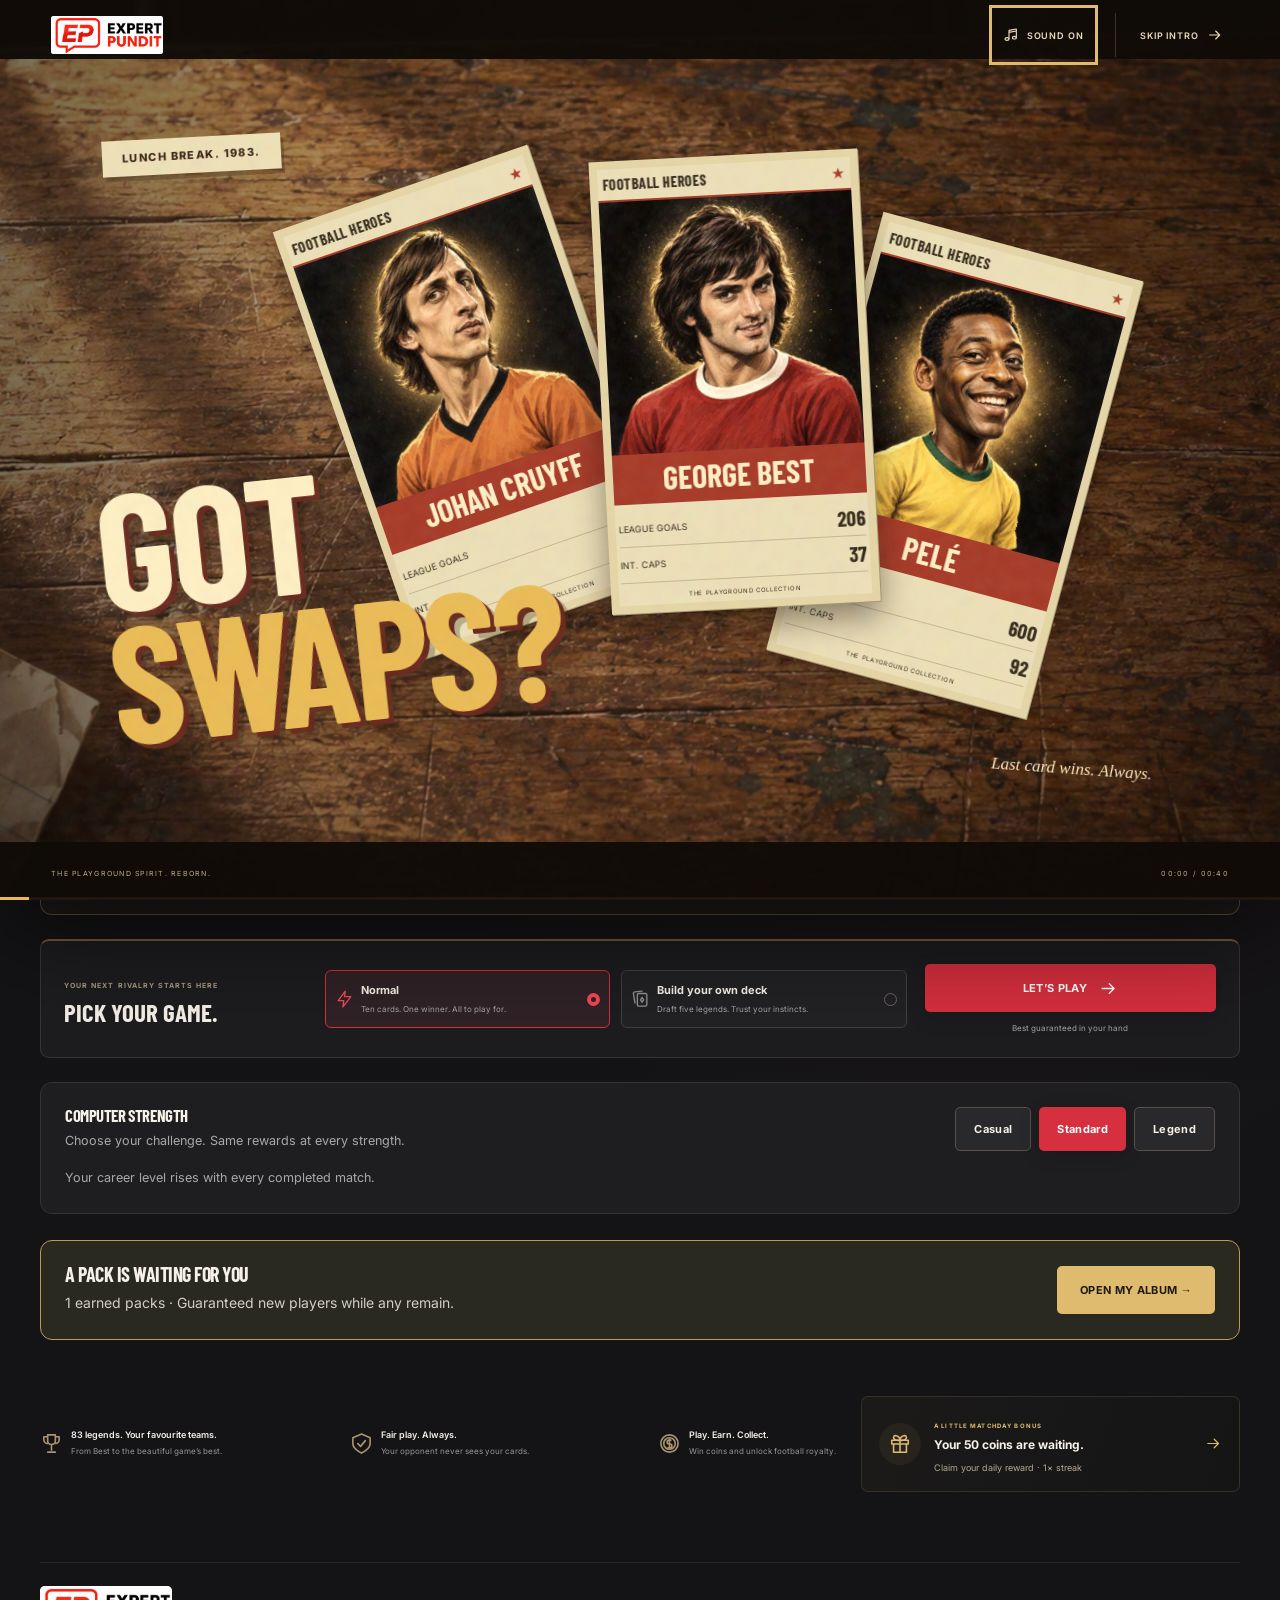
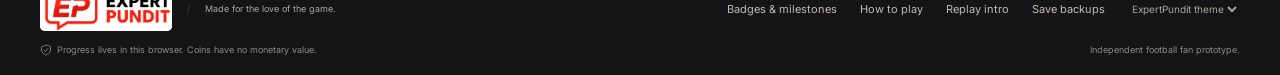
==== commit 179f470d: "Add reviewed Career rivalries and sticker album" ====
--- a/index.html
+++ b/index.html
@@ -9,8 +9,8 @@
       content="Football's greatest. Your next great rivalry. Play Legends Duel, a free browser card game with 24 illustrated football legends."
     />
     <title>Legends Duel — Football's greatest. Your call.</title>
-    <script type="module" crossorigin src="./assets/index-2x7sGX3l.js"></script>
-    <link rel="stylesheet" crossorigin href="./assets/style-CKEF3FK_.css">
+    <script type="module" crossorigin src="./assets/index-C0bj5jqp.js"></script>
+    <link rel="stylesheet" crossorigin href="./assets/style-BwKZMPg2.css">
   </head>
   <body>
     <a class="skip-link" href="#main">Skip to game</a>
--- a/assets/style-BwKZMPg2.css
+++ b/assets/style-BwKZMPg2.css
@@ -0,0 +1 @@
+@font-face{font-family:Barlow Condensed;font-style:normal;font-weight:700;font-display:swap;src:url(./barlow-condensed-latin-ext-CwuXbfVR.woff2) format("woff2");unicode-range:U+0100-02BA,U+02BD-02C5,U+02C7-02CC,U+02CE-02D7,U+02DD-02FF,U+0304,U+0308,U+0329,U+1D00-1DBF,U+1E00-1E9F,U+1EF2-1EFF,U+2020,U+20A0-20AB,U+20AD-20C0,U+2113,U+2C60-2C7F,U+A720-A7FF}@font-face{font-family:Barlow Condensed;font-style:normal;font-weight:700;font-display:swap;src:url(./barlow-condensed-latin-v1xN8_Wq.woff2) format("woff2");unicode-range:U+0000-00FF,U+0131,U+0152-0153,U+02BB-02BC,U+02C6,U+02DA,U+02DC,U+0304,U+0308,U+0329,U+2000-206F,U+20AC,U+2122,U+2191,U+2193,U+2212,U+2215,U+FEFF,U+FFFD}@font-face{font-family:Inter;font-style:normal;font-weight:100 900;font-display:swap;src:url(./inter-latin-ext-DO1Apj_S.woff2) format("woff2");unicode-range:U+0100-02BA,U+02BD-02C5,U+02C7-02CC,U+02CE-02D7,U+02DD-02FF,U+0304,U+0308,U+0329,U+1D00-1DBF,U+1E00-1E9F,U+1EF2-1EFF,U+2020,U+20A0-20AB,U+20AD-20C0,U+2113,U+2C60-2C7F,U+A720-A7FF}@font-face{font-family:Inter;font-style:normal;font-weight:100 900;font-display:swap;src:url(./inter-latin-Dx4kXJAl.woff2) format("woff2");unicode-range:U+0000-00FF,U+0131,U+0152-0153,U+02BB-02BC,U+02C6,U+02DA,U+02DC,U+0304,U+0308,U+0329,U+2000-206F,U+20AC,U+2122,U+2191,U+2193,U+2212,U+2215,U+FEFF,U+FFFD}:root{color-scheme:dark;--background: #141416;--surface: #1e1e21;--border: #343437;--text: #f6f1e8;--muted: #aaa8a7;--accent: #d62f3e;--accent-bright: #f44755;--gold: #dfbb70;--heading: "Barlow Condensed", Impact, "Arial Narrow", sans-serif;font-family:Inter,Arial,sans-serif;font-size:14px;color:var(--text);background:var(--background)}*{box-sizing:border-box}body{margin:0;min-width:320px;background:radial-gradient(ellipse at 76% 28%,#65262922,transparent 45%),var(--background)}button,input,select{font:inherit}button{color:inherit;cursor:pointer}button,a,input,select,summary{-webkit-tap-highlight-color:transparent}button{border:0;background:none}button:disabled{cursor:default;opacity:.55}button:not(:disabled),a{touch-action:manipulation}button:not(:disabled):hover{filter:brightness(1.12)}button:focus-visible,a:focus-visible,input:focus-visible,select:focus-visible,summary:focus-visible{outline:3px solid var(--gold);outline-offset:5px}a{color:var(--gold)}img{max-width:100%;object-fit:cover}h1,h2,h3,p{margin:0}h1,h2{font-family:var(--heading);font-weight:700;line-height:.99;letter-spacing:-.025em}h1 em,h2 em{font-style:normal;color:var(--gold)}p{color:var(--muted);line-height:1.7}.icon{width:22px;height:22px;flex-shrink:0;vertical-align:middle}.sr-only{position:absolute;width:1px;height:1px;margin:-1px;padding:0;overflow:hidden;clip:rect(0,0,0,0);white-space:nowrap;border:0}.skip-link{position:fixed;top:-60px;left:20px;z-index:30;padding:14px;background:var(--gold);color:#111}.skip-link:focus{top:10px}.site-header{border-bottom:1px solid #ffffff12;background:#121214ee;position:relative;z-index:5}.header-inner{max-width:1320px;padding:0 40px;min-height:90px;margin:auto;display:flex;align-items:center;justify-content:space-between;gap:25px}.brandmark{display:flex;align-items:center;gap:12px;text-align:left;padding:8px 0;font-family:var(--heading);font-size:25px;letter-spacing:.015em;line-height:1;white-space:nowrap}.brandmark b{color:var(--gold);font-weight:700}.brandmark small{display:block;color:#999697;font-family:Inter,sans-serif;font-size:8px;letter-spacing:.24em;margin-top:8px}.brand-crest{width:43px;height:49px;background:var(--accent);clip-path:polygon(0 0,100% 0,100% 72%,50% 100%,0 72%);display:grid;place-items:center;color:#fff3df}.brand-crest .icon{width:25px;height:25px;margin-top:-6px}nav{display:flex;align-self:stretch;gap:30px}.nav-link{display:flex;align-items:center;gap:8px;position:relative;color:var(--muted);padding:6px 3px;font-size:12px;font-weight:600}.nav-link .icon{width:17px;height:17px}.nav-link.active{color:var(--text)}.nav-link.active:after{content:"";position:absolute;bottom:0;height:3px;background:var(--accent);left:0;right:0}.header-wallet{display:flex;align-items:center;gap:18px}.level-pill{color:#9c9999;font-size:9px;letter-spacing:.08em;padding-right:18px;border-right:1px solid var(--border);white-space:nowrap}.level-pill b{color:var(--text);font-size:13px;padding-left:4px}.coin-balance{display:flex;align-items:center;gap:7px;font-size:14px;color:var(--gold)}.coin-balance .icon{width:23px;height:23px}.daily-icon{display:grid;place-items:center;width:43px;height:43px;border-radius:7px;border:1px solid var(--border);color:var(--gold);position:relative}.has-reward:after{content:"";width:6px;height:6px;border-radius:50%;background:var(--accent-bright);position:absolute;top:7px;right:7px}.main-content{max-width:1240px;margin:0 auto;padding:40px 0 70px;min-height:calc(100vh - 220px)}.home-main{padding-top:0}.eyebrow{display:inline-flex;align-items:center;gap:9px;font-size:9px;letter-spacing:.22em;font-weight:700;color:var(--gold)}.live-dot{height:5px;width:5px;border-radius:50%;background:var(--accent-bright);box-shadow:0 0 12px #f4475544;display:inline-block;flex-shrink:0}.home-hero{overflow:clip;min-height:586px;display:grid;grid-template-columns:.85fr 1.15fr;position:relative}.hero-copy{padding:57px 0 42px;z-index:2}.hero-copy h1{font-size:clamp(58px,6.7vw,90px);margin:25px 0 22px;line-height:.9;letter-spacing:-.013em}.hero-copy h1 em{color:var(--gold)}.hero-copy p{font-size:13px;line-height:1.85}.learn-link{display:flex;align-items:center;gap:9px;padding:15px 0;margin-top:11px;font-size:10px;font-weight:600;color:#d7d0c4}.learn-link>.icon:first-child{border:1px solid #645843;border-radius:50%;padding:5px;width:26px;height:26px;color:var(--gold)}.learn-link>.icon:last-child{width:15px;margin-left:3px}.hero-art{position:relative;min-width:0;display:flex;align-items:center;justify-content:center;isolation:isolate}.hero-art:before{content:"";position:absolute;width:140%;height:66%;top:21%;left:-25%;z-index:-1;background:radial-gradient(ellipse,color-mix(in srgb,var(--accent) 20%,transparent),transparent 68%)}.hero-art:after{content:"";position:absolute;border:1px solid #dfbb7014;width:110%;height:250px;border-radius:50%;transform:perspective(340px) rotateX(64deg);bottom:18px;left:-5%;box-shadow:0 0 0 35px #ffffff02,0 0 0 70px #ffffff02;z-index:-1}.hero-ghost{position:absolute;top:22px;left:3%;font-family:var(--heading);color:transparent;-webkit-text-stroke:1px #ffffff08;font-size:128px;letter-spacing:.025em;z-index:-1}.spotlight{position:absolute;width:150px;height:470px;filter:blur(13px);background:linear-gradient(#fff4d908,transparent);top:-30px;z-index:-1}.spotlight-one{left:-5%;transform:rotate(-30deg)}.spotlight-two{right:-3%;transform:rotate(30deg)}.hero-cards{position:relative;width:620px;height:470px;margin-top:22px}.hero-card{position:absolute;width:237px;filter:drop-shadow(0 18px 22px #0009)}.hero-card-left{left:6%;top:41px;transform:rotate(-13deg)}.hero-card-right{right:2%;top:44px;transform:rotate(13deg)}.hero-card-front{left:calc(50% - 118px);top:6px;z-index:2;transform:rotate(-2deg)}.hero-card .player-card{box-shadow:none}.hero-caption{display:flex;align-items:center;justify-content:center;gap:13px;font-size:8px;font-weight:600;letter-spacing:.22em;color:#c2aa7c;position:absolute;bottom:40px;left:0;right:0}.gold-line{display:block;width:30px;height:1px;background:#b4975d55}.player-card{width:100%;overflow:hidden;position:relative;border:1px solid #ad8a50;border-radius:13px 13px 17px 17px;padding:7px;background:linear-gradient(135deg,#b09a69,#594728 12%,#e4c991 23%,#76603a 35%,#31281d 52%,#b89351 73%,#fae1ad 84%,#665231);box-shadow:0 10px 30px #0005,inset 0 0 0 2px #141416}.player-card:after{pointer-events:none;content:"";position:absolute;inset:2px;border:1px solid #edd29366;border-radius:10px 10px 14px 14px}.card-topline{background:#1c1a18;display:flex;justify-content:space-between;align-items:center;font-size:8px;padding:9px 11px;letter-spacing:.22em;color:#e0c794;border-radius:7px 7px 0 0}.card-topline .icon{height:10px;width:10px}.portrait-wrap{aspect-ratio:1 / .82;position:relative;overflow:hidden;background:#211c17}.portrait-wrap img{width:100%;height:100%;object-position:center 30%;display:block}.portrait-wrap:after{content:"";position:absolute;inset:0;background:linear-gradient(transparent 60%,#141416);pointer-events:none}.card-position{position:absolute;left:12px;top:10px;font-family:var(--heading);font-size:22px;text-shadow:0 2px 5px #000;z-index:1}.card-flag{position:absolute;right:12px;top:12px;font-size:20px;z-index:1;filter:drop-shadow(0 1px 3px #0009)}.card-identity{background:#141416;text-align:center;padding:0 8px 13px;position:relative;margin-top:-1px}.card-firstname{text-transform:uppercase;font-size:9px;letter-spacing:.2em;font-weight:600;color:#e9dcc5}.card-identity h3{text-transform:uppercase;font-family:var(--heading);font-size:38px;line-height:1.15;color:#f2deb3;margin:0}.card-era{color:#a99c87;font-size:8px;letter-spacing:.13em}.card-stats{background:#19191b;padding:3px 11px 8px}.stat-row{display:flex;align-items:center;justify-content:space-between;width:100%;min-height:37px;gap:8px;border-bottom:1px solid #ffffff0c;color:#c8c4bd;font-size:11px;padding:5px 3px}.stat-row:last-child{border-bottom:0}.stat-row strong{color:#f3eee5;font-variant-numeric:tabular-nums;font-size:16px;font-weight:700}.stat-row small{font-size:8px;color:#c5b491;margin-left:2px}.stat-row .icon{width:14px;height:14px;color:var(--gold)}.stat-row>span{flex:1;text-align:left}.stat-row kbd{display:inline-grid;place-items:center;border:1px solid #6c5d44;color:#d1b77e;width:20px;height:20px;border-radius:4px;margin-right:8px;font-family:inherit;font-size:10px}button.stat-row{min-height:43px;border-radius:4px;transition:background .15s}button.stat-row:hover,.stat-row.selected-stat{background:#dfbb7020;color:#fff3d9}.stat-row.selected-stat strong{color:var(--gold)}.card-detail{display:flex;justify-content:center;gap:5px;align-items:center;background:#141416;width:100%;font-size:9px;min-height:44px;color:#c3bba9;border-top:1px solid #77623e;border-radius:0 0 9px 9px}.card-detail .icon{width:12px;height:12px}.card-edition{background:#171717;border-top:1px solid #675332;color:#c5a469;display:flex;gap:13px;justify-content:center;align-items:center;padding:10px 0;font-size:7px;letter-spacing:.16em;border-radius:0 0 9px 9px}.card-edition .icon{width:8px;height:8px}.compact-card .card-stats{display:grid;grid-template-columns:1fr 1fr;column-gap:13px;padding:6px 11px 10px}.compact-card .stat-row{display:flex;gap:5px;font-size:8px;min-height:27px}.compact-card .stat-row strong{font-size:14px}.compact-card .stat-row small{font-size:7px}.compact-card .card-identity{padding-bottom:8px}.compact-card .card-identity h3{font-size:32px}.compact-card .portrait-wrap{aspect-ratio:1 / .87}.mythic{background:linear-gradient(135deg,#e5bf6d,#765114 15%,#ffeab0 27%,#94722e 43%,#d1a549 65%,#fce8ad 82%,#735020)}.kickoff-panel{background:#1d1d20;border:1px solid #3a3534;border-top:2px solid #785a41;border-radius:9px;padding:26px;display:grid;grid-template-columns:1fr 2.45fr 1.2fr;gap:25px;align-items:center;position:relative;z-index:3}.kickoff-heading .eyebrow{font-size:7px;letter-spacing:.15em;color:#a99c84}.kickoff-heading h2{font-size:29px;margin-top:9px;letter-spacing:0}.mode-options{display:flex;gap:11px}.mode-option{flex:1;border:1px solid #424044;border-radius:6px;padding:14px 12px;text-align:left;display:flex;align-items:center;gap:10px;background:#222124;min-width:0}.mode-option.chosen{border-color:var(--accent);background:color-mix(in srgb,var(--accent) 8%,#222124)}.mode-icon{color:#94918f}.chosen .mode-icon{color:var(--accent-bright)}.mode-option b{display:block;font-size:11px;white-space:nowrap}.mode-option small{display:block;font-size:8px;color:#aaa5a5;margin-top:6px;line-height:1.5}.radio-dot{height:13px;width:13px;border:1px solid #716464;border-radius:50%;display:block;flex-shrink:0;margin-left:auto}.chosen .radio-dot{border:4px solid var(--accent-bright)}.kickoff-action{text-align:center}.button{display:inline-flex;align-items:center;justify-content:center;min-height:48px;padding:12px 23px;gap:12px;border-radius:5px;font-weight:700;font-size:11px;letter-spacing:.03em;transition:transform .15s,background .15s}.button:not(:disabled):active{transform:translateY(1px)}.button.primary{background:var(--accent);color:#fff;box-shadow:0 5px 20px #0002}.button.primary:hover{background:var(--accent-bright)}.button .icon{width:19px;height:19px}.kickoff-action .button{width:100%;white-space:nowrap;font-size:11px}.kickoff-action>span{font-size:8px;color:#aaa5a1;display:block;margin-top:10px;line-height:1.5}.button.secondary{background:#29282a;border:1px solid #59504a}.button.gold-button{background:var(--gold);color:#20190d}.button.equipped{background:#dfbb7015;border:1px solid #77633e;color:var(--gold);opacity:1}.home-bottom{padding-top:30px;display:grid;grid-template-columns:2.1fr 1fr;gap:35px}.feature-strip{display:flex;justify-content:space-between;gap:24px;padding:16px 0;align-items:center}.feature-strip>div{display:flex;align-items:center;gap:10px}.feature-strip>div>.icon{width:23px;height:23px;color:#a89470}.feature-strip b{font-size:10px;display:block;font-weight:600}.feature-strip small{font-size:8px;line-height:1.8;color:#999696;display:block;margin-top:4px}.daily-banner{text-align:left;display:flex;align-items:center;gap:13px;padding:17px;border:1px solid #dfbb7026;background:linear-gradient(110deg,#dfbb700a,#dfbb7002);border-radius:7px}.gift-circle{width:42px;height:42px;border-radius:50%;display:grid;place-items:center;background:#dfbb7010;color:var(--gold);flex-shrink:0}.daily-banner b{display:block;font-size:12px;margin:6px 0 5px}.daily-banner small{color:#b5a892;font-size:9px}.daily-banner .eyebrow{font-size:6px;letter-spacing:.19em}.daily-banner>.icon{width:17px;height:17px;color:var(--gold);margin-left:auto}.site-footer{max-width:1240px;margin:auto;border-top:1px solid #ffffff12;padding:23px 0 17px;display:flex;align-items:center;justify-content:space-between;flex-wrap:wrap;gap:20px;color:#aaa5a2;font-size:9px}.publisher{display:flex;align-items:center;gap:9px}.publisher-logo{width:27px;height:26px;display:inline-grid;place-items:center;background:var(--accent);font-size:12px;font-style:italic;color:#fff}.publisher-logo img{width:27px;height:26px}.footer-divider{color:#494449;padding:0 6px}.site-footer>div{display:flex;gap:23px;align-items:center}.text-button{font-size:11px;color:#c1bab0;min-height:44px;display:inline-flex;align-items:center;justify-content:center;gap:6px;padding:6px 0}.text-button .icon{width:15px;height:15px}.theme-switch select{min-height:44px;color:#aaa4a0;font-size:10px;background:var(--background);border:0;cursor:pointer;max-width:170px}.save-note{width:100%;font-size:9px;line-height:1.7;color:#8d8988;display:flex;gap:5px;align-items:center;margin-top:-9px}.save-note .icon{width:12px;height:12px}.save-note span{margin-left:auto}.page-heading{display:flex;justify-content:space-between;align-items:center;gap:20px;margin:15px 0 34px}.page-heading h1{font-size:62px;margin:12px 0 15px}.page-heading p{font-size:13px}.collection-count{text-align:right}.collection-count strong{font-family:var(--heading);font-size:53px;color:var(--gold)}.collection-count strong span{font-size:26px;color:#777273}.collection-count small{display:block;font-size:8px;letter-spacing:.1em;color:#aaa3a0}.collection-toolbar{display:flex;justify-content:space-between;align-items:center;border-bottom:1px solid var(--border);margin-bottom:17px;gap:20px}.filter-tabs{display:flex;gap:22px}.filter-tabs button{font-size:11px;min-height:52px;padding:8px 0;border-bottom:2px solid transparent;color:#ada5a0}.filter-tabs button.selected{color:var(--gold);border-color:var(--gold)}.search-field{display:flex;align-items:center;gap:7px;padding:5px 13px;background:#ffffff05;border:1px solid var(--border);border-radius:5px;margin-bottom:7px}.search-field .icon{color:#8a8580;width:15px;height:15px}.search-field input{border:0;background:transparent;min-height:30px;color:var(--text);width:170px;font-size:11px}.search-field input::placeholder{color:#aaa}.collection-note{font-size:11px;margin-bottom:24px}.collection-grid{display:grid;grid-template-columns:repeat(4,minmax(0,1fr));gap:30px 25px}.collection-card-action{margin-top:12px;text-align:center}.collection-card-action .button{width:100%}.starter-label{display:block;font-size:9px;letter-spacing:.14em;color:#b1a28c;padding:16px}.collection-item .player-card{transition:transform .2s}.collection-item:hover .player-card{transform:translateY(-4px)}.empty-state{padding:70px;text-align:center}.shop-wallet{border:1px solid #dfbb7033;padding:20px 28px;border-radius:7px;color:var(--gold);font-size:25px;font-weight:700;text-align:center}.shop-wallet small{display:block;font-size:8px;letter-spacing:.18em;margin-top:8px;color:#b0a289}.shop-intro{display:flex;align-items:center;padding:17px 20px;gap:14px;background:#dfbb7006;border:1px solid #dfbb7022;border-radius:6px;margin-bottom:35px}.shop-intro>.icon{color:var(--gold);width:24px;height:24px}.shop-intro p{font-size:11px;flex:1}.shop-intro span{font-size:9px;color:var(--gold);letter-spacing:.08em;flex-shrink:0}.shop-intro i{padding:0 6px}.shop-grid{display:grid;grid-template-columns:repeat(4,minmax(0,1fr));gap:25px}.shop-item .button{width:100%}.legend-tagline{text-align:center;font-size:11px;min-height:60px;padding:14px 3px}.coins-needed{display:block;text-align:center;color:#99908b;font-size:10px;padding-top:12px}.shop-footnote{margin-top:38px;display:flex;align-items:center;justify-content:center;gap:10px;color:#b5aca0;font-size:11px}.shop-footnote>.icon{color:var(--gold)}.arena-header{display:flex;justify-content:space-between;align-items:center;margin-top:-20px;margin-bottom:16px;gap:15px}.arena-header .eyebrow{color:#afa390;font-size:9px}.arena-controls{display:flex;align-items:center;gap:23px}.speed-button{display:flex;align-items:center;gap:5px;min-height:44px;color:#a9a19b;font-size:11px}.speed-button .icon{width:14px;height:14px}.speed-button.enabled{color:var(--gold)}.scoreboard{display:grid;grid-template-columns:1fr 1.1fr 1fr;align-items:center;max-width:990px;margin:0 auto;border:1px solid #ffffff13;border-radius:7px;padding:18px 24px;background:#1d1c1e;gap:30px}.score-player{display:flex;align-items:center;gap:13px}.score-player b{font-size:12px;display:block}.score-player div>span{color:#aaa19a;font-size:10px;display:block;margin-top:5px}.score-player strong{color:var(--text);font-size:15px}.avatar{width:40px;height:40px;border-radius:50%;display:grid;place-items:center;background:color-mix(in srgb,var(--accent) 23%,transparent);border:1px solid var(--accent);color:#f6dad5;font-size:9px;font-weight:700;flex-shrink:0}.cpu-avatar{background:#dfbb7010;color:var(--gold);border-color:#80673c}.cpu-score{text-align:right;justify-content:flex-end}.score-center{text-align:center}.score-center>span{font-size:8px;letter-spacing:.21em;color:#bca67e}.ownership-bar{height:5px;width:100%;background:#807457;border-radius:4px;margin-top:11px;overflow:hidden;display:flex}.ownership-bar i{background:var(--accent-bright);height:5px;transition:width .5s}.ownership-bar b{background:#ddd3ba;height:5px}.turn-banner{text-align:center;padding:25px 0 22px}.turn-banner h1{font-size:33px;letter-spacing:.025em}.turn-banner p{font-size:11px;margin-top:8px}.turn-banner.win-banner h1{color:var(--gold)}.loop-note{display:block;font-size:10px;color:var(--gold);margin:8px 0}.duel-table{display:grid;grid-template-columns:minmax(0,310px) minmax(150px,210px) minmax(0,310px);gap:45px;justify-content:center;position:relative;isolation:isolate}.duel-table:before{content:"";position:absolute;inset:20% 0 -8%;background:radial-gradient(ellipse,#8c5e2222,transparent 65%);z-index:-1}.duel-side{min-width:0}.side-label{display:flex;align-items:center;gap:7px;justify-content:flex-start;padding:0 3px 12px;font-size:8px;letter-spacing:.14em;color:#b4aaa0}.side-label b{font-size:7px;color:var(--gold);margin-left:auto;letter-spacing:.07em}.duel-center{display:flex;align-items:center;flex-direction:column;justify-content:center;gap:28px}.versus{font-family:var(--heading);font-size:55px;font-style:italic;color:#6c5c43}.higher-wins{color:#a49885;font-size:8px;letter-spacing:.12em}.pot-indicator{display:flex;flex-direction:column;align-items:center;gap:8px;padding:20px;border:1px dashed #6a573a;border-radius:8px;background:#dfbb7006}.pot-indicator>.icon{color:var(--gold)}.pot-indicator strong{font-family:var(--heading);font-size:28px}.pot-indicator span{font-size:7px;letter-spacing:.12em;color:#b7a685}.duel-center .button{width:100%;font-size:10px;padding:13px}.comparison{text-align:center;width:100%}.comparison>span{display:block;color:var(--gold);font-size:10px}.comparison strong{display:flex;align-items:center;justify-content:center;gap:12px;font-family:var(--heading);font-size:42px;margin-top:12px}.comparison strong i{color:#6c635a;font-style:normal;font-size:25px}.winning-number{color:var(--gold)}.comparison small{color:#a9997e;font-size:10px}.card-back{min-height:601px;display:flex;flex-direction:column;justify-content:center;align-items:center;isolation:isolate;color:var(--gold)}.card-back:before{position:absolute;content:"";inset:7px;border-radius:8px;background:#212021;z-index:-2}.back-pattern{position:absolute;inset:9px;background:repeating-linear-gradient(45deg,transparent 0 17px,#dfbb7009 17px 18px),repeating-linear-gradient(-45deg,transparent 0 17px,#dfbb7009 17px 18px);z-index:-1;border-radius:8px}.back-crest{display:flex;flex-direction:column;align-items:center;padding:35px 30px;background:#1c1b1b;border:1px solid #c3a065;outline:1px solid #705a32;outline-offset:7px;clip-path:polygon(-10% -10%,110% -10%,110% 70%,50% 110%,-10% 70%)}.back-crest>.icon{width:38px;height:38px;margin-bottom:20px}.back-crest>span{font-family:var(--heading);font-size:33px;line-height:.95;text-align:center;letter-spacing:.03em}.back-crest b{font-size:61px}.back-crest i{font-size:6px;font-style:normal;letter-spacing:.25em;margin-top:20px}.back-footer{position:absolute;bottom:35px;letter-spacing:.24em;font-size:8px;color:#b2986c}.arena-tip{text-align:center;margin:28px 0 0;font-size:10px}.arena-tip .icon{width:13px;height:13px;margin-right:5px}.round-revealed .opponent-side .player-card{animation:reveal .4s ease-out}.round-revealed .human-side .player-card{animation:capture .45s ease-out}.dealt .player-card{animation:deal .45s ease-out}@keyframes reveal{0%{transform:rotateY(80deg) scale(.96);opacity:.2}to{transform:rotateY(0) scale(1);opacity:1}}@keyframes capture{50%{transform:translateY(-9px);box-shadow:0 0 25px #dfbb7044}}@keyframes deal{0%{transform:translateY(16px);opacity:.3}to{transform:translateY(0);opacity:1}}.match-end{text-align:center;max-width:720px;margin:25px auto}.end-trophy{width:85px;height:85px;display:grid;place-items:center;color:var(--gold);background:#dfbb700c;border:1px solid #dfbb7033;border-radius:50%;margin:0 auto 24px}.end-trophy .icon{width:43px;height:43px}.match-end h1{font-size:76px;margin:20px 0}.match-end p{font-size:13px}.end-stats{display:flex;justify-content:center;margin:35px 0;padding:25px;border-top:1px solid var(--border);border-bottom:1px solid var(--border);gap:60px}.end-stats strong{display:block;font-family:var(--heading);font-size:43px;color:var(--gold)}.end-stats span{font-size:8px;letter-spacing:.1em;color:#aea18d}.match-end>.button{width:260px}.match-end>.text-button{display:flex;margin:7px auto}.draft-heading{text-align:center;padding:20px 0}.draft-heading h1{font-size:51px;margin:15px 0}.draft-heading p{font-size:12px}.draft-note{font-size:10px;color:#b1a48c;display:block;margin-top:12px;line-height:1.8}.draft-rosters{max-width:800px;margin:8px auto 30px;display:grid;grid-template-columns:1fr 1fr;gap:60px}.draft-rosters>div>b{font-size:9px;letter-spacing:.13em;color:#bfb39e;display:block;margin-bottom:12px}.draft-rosters b>span{color:var(--gold);float:right}.picked-players{display:flex;gap:8px;justify-content:space-between}.picked-players img{width:52px;height:52px;border:1px solid #b79453;border-radius:5px}.empty-pick{width:52px;height:52px;border:1px dashed #524a41;border-radius:5px;display:grid;place-items:center;color:#7e7161;font-family:var(--heading);font-size:22px}.draft-grid{display:grid;grid-template-columns:repeat(5,minmax(0,1fr));gap:18px}.draft-pick{display:flex;flex-direction:column;align-items:center;padding:5px;border:1px solid #9c7c46;background:#1e1c1b;border-radius:8px;overflow:hidden;text-align:center;transition:transform .2s}.draft-pick:not(:disabled):hover{transform:translateY(-4px);border-color:var(--gold)}.draft-pick>img{width:100%;height:auto;aspect-ratio:1;border-radius:4px}.draft-player-meta{color:#c6b18b;font-size:10px;margin:11px 0 7px}.draft-pick strong{font-family:var(--heading);text-transform:uppercase;font-size:22px;line-height:1.1}.draft-pick small{font-size:9px;color:#b4a591;margin:7px 0 13px}.pick-label{background:#dfbb7014;color:var(--gold);width:100%;padding:10px;font-size:8px;letter-spacing:.07em}.pick-label .icon{height:11px;width:11px;margin-left:6px}.draft-ready{text-align:center;padding:50px 0}.storage-notice,.portable-notice{background:#534326;color:#ffe9be;padding:10px 20px;text-align:center;font-size:11px;line-height:1.5}.storage-notice .icon{width:15px;height:15px;margin-right:5px}.portable-notice{background:#25231e;color:#c1b08e;font-size:10px}#toast{position:fixed;bottom:25px;left:50%;transform:translate(-50%,20px);opacity:0;pointer-events:none;background:#eee4d1;color:#262019;font-size:12px;padding:15px 23px;border-radius:6px;box-shadow:0 8px 40px #0008;z-index:20;transition:.2s;max-width:calc(100vw - 30px);width:max-content;text-align:center;line-height:1.5}#toast.visible{opacity:1;transform:translate(-50%)}dialog{color:var(--text);background:#201e1e;border:1px solid #6d5a3d;border-radius:13px;padding:42px;width:min(620px,calc(100vw - 32px));max-height:calc(100dvh - 40px);overflow:auto;box-shadow:0 30px 100px #0009;text-align:center}dialog::backdrop{background:#0a0909cd;-webkit-backdrop-filter:blur(5px);backdrop-filter:blur(5px)}dialog h2{font-size:48px;margin:15px 0 18px}dialog>p{font-size:12px}dialog>.button{width:100%;margin-top:17px}.modal-close{position:absolute;right:9px;top:9px;width:44px;height:44px;display:grid;place-items:center;color:#b7a891}.modal-close .icon{width:20px;height:20px}.modal-icon{margin:0 auto 20px;color:var(--gold)}.modal-icon .icon{width:40px;height:40px}.modal-footnote{font-size:10px;color:#a89c8a;line-height:1.7;margin-top:20px}.streak-days{display:flex;gap:9px;margin:28px 0 8px}.streak-days>div{flex:1;display:flex;align-items:center;flex-direction:column;padding:15px 6px;gap:10px;border:1px solid #5f5141;border-radius:6px;background:#ffffff03}.streak-days small{font-size:8px;color:#b8ab95;letter-spacing:.07em}.streak-days .icon{width:24px;height:24px;color:#be9c60}.streak-days b{font-size:16px}.streak-days .today{background:#dfbb7014;border-color:var(--gold)}.streak-days .today b{color:var(--gold)}.detail-header{display:flex;align-items:center;gap:18px;text-align:left;margin:0 0 25px;padding-right:12px}.detail-header img{width:90px;height:90px;border-radius:7px;border:1px solid #a58248;flex-shrink:0}.detail-header h2{font-size:34px;margin:9px 0}.detail-header .eyebrow{font-size:7px;letter-spacing:.09em}.detail-header p{font-size:10px}.detail-stats{text-align:left}.detail-stats section{padding:17px 0;border-top:1px solid #514537}.detail-stats section>div{display:flex;justify-content:space-between;align-items:center;gap:20px}.detail-stats h3{font-size:13px}.detail-stats strong{font-family:var(--heading);font-size:28px;color:var(--gold)}.detail-stats p{font-size:11px;margin:7px 0}.detail-stats a{font-size:10px;line-height:1.7;display:inline-block;padding:7px 0}.detail-stats .source-note{font-size:10px;color:#aaa092}.counting-notes{text-align:left;font-size:11px;border-top:1px solid #514537;padding-top:12px;margin-top:15px}.counting-notes summary{padding:12px 0;cursor:pointer;color:var(--gold)}.counting-notes p,.counting-notes li{line-height:1.8;color:#bcb2a2;margin-bottom:9px}.counting-notes ul{padding-left:20px}.rules-list{text-align:left;padding-left:21px;font-size:12px;color:#bbb1a2;line-height:1.9}.rules-list li{padding-left:6px;margin:13px 0}.rules-list b{display:block;color:#ede3d1}.tutorial-card{display:flex;align-items:center;justify-content:center;gap:20px;padding:20px}.tutorial-card img{border-radius:7px;border:1px solid #cfa45b}.tutorial-card strong{font-family:var(--heading);font-size:30px}.tutorial-choices{display:grid;gap:10px}.tutorial-choices .button{justify-content:space-between}.tutorial-choices b{color:var(--gold);font-size:19px}.tutorial-skip{margin-top:10px}.tutorial-result{display:flex;justify-content:center;align-items:center;gap:22px;margin:22px 0}.tutorial-result>div{display:flex;flex-direction:column;align-items:center;gap:6px}.tutorial-result img{width:95px;height:95px;border-radius:5px;border:1px solid #b6975e}.tutorial-result b{font-family:var(--heading);font-size:35px;color:var(--gold)}.tutorial-result span{font-size:10px;color:#b6a78e}.tutorial-final{margin:25px 0}.tutorial-final>.icon{width:50px;height:50px;color:var(--gold);margin-bottom:15px}.tutorial-final p{font-size:12px;margin:12px 0}.fast-mode *,.fast-mode *:before,.fast-mode *:after{animation-duration:.05s!important;transition-duration:.05s!important}@media(min-width:1500px){.main-content,.site-footer{max-width:1280px}.header-inner{max-width:1360px}.home-hero{min-height:640px}.hero-copy{padding-top:72px}.hero-copy h1{font-size:98px}.hero-cards{transform:scale(1.08)}}@media(max-width:1320px){.main-content,.site-footer{margin-left:40px;margin-right:40px}.header-inner{padding-left:40px;padding-right:40px}.kickoff-panel{grid-template-columns:1fr 2.4fr 1.2fr;gap:18px;padding:23px}.kickoff-heading h2{font-size:25px}.mode-option{gap:7px;padding:12px 9px}.mode-option .icon{width:19px}.hero-card{width:219px}.hero-card-front{left:calc(50% - 109px)}.hero-card-left{left:2%}.hero-card-right{right:-1%}.hero-cards{height:440px}.hero-caption{bottom:44px}.hero-copy h1{font-size:82px}.hero-ghost{font-size:110px}.home-bottom{gap:25px}.feature-strip{gap:18px}.feature-strip>div{gap:8px}.feature-strip b{font-size:9px}.feature-strip small{font-size:8px}.duel-table{gap:30px}}@media(max-width:1050px){.header-inner{gap:15px}nav{gap:18px}.header-wallet{gap:12px}.level-pill{display:none}.home-hero{grid-template-columns:.85fr 1.15fr;min-height:540px}.hero-copy h1{font-size:73px}.hero-copy p{font-size:12px}.hero-card{width:186px}.hero-card-front{left:calc(50% - 93px)}.hero-card .compact-card .stat-row{font-size:7px}.hero-card .compact-card .card-stats{column-gap:8px;padding-left:7px;padding-right:7px}.hero-card .card-identity h3{font-size:28px}.hero-card .card-topline{font-size:6px}.hero-card .card-edition{font-size:5px}.hero-cards{height:380px}.hero-ghost{font-size:87px;top:44px}.hero-caption{bottom:49px;font-size:6px}.kickoff-panel{grid-template-columns:1fr 3fr;gap:18px}.kickoff-action{grid-column:1 / -1;display:flex;flex-direction:row-reverse;align-items:center;justify-content:space-between;gap:20px}.kickoff-action .button{width:250px}.kickoff-action>span{margin-top:0;font-size:10px}.home-bottom{grid-template-columns:1fr;gap:14px}.feature-strip{justify-content:space-around}.feature-strip b{font-size:11px}.feature-strip small{font-size:9px}.daily-banner{max-width:none;padding:18px 24px}.daily-banner b{font-size:14px}.daily-banner .eyebrow{font-size:8px}.daily-banner small{font-size:10px}.collection-grid,.shop-grid{grid-template-columns:repeat(3,minmax(0,1fr));gap:20px}.shop-grid .shop-item:last-child{grid-column:2}.page-heading h1{font-size:52px}.duel-table{grid-template-columns:minmax(0,290px) 140px minmax(0,290px);gap:24px}.card-back{min-height:582px}.duel-center .button{font-size:9px;gap:7px;padding:13px 8px}.scoreboard{gap:18px}.draft-grid{grid-template-columns:repeat(5,minmax(0,1fr));gap:12px}.draft-pick strong{font-size:19px}.draft-pick .pick-label{font-size:7px}.shop-intro span{display:none}}@media(max-width:800px){.main-content,.site-footer{margin-left:24px;margin-right:24px}.header-inner{padding-left:24px;padding-right:24px;min-height:80px}.brandmark{font-size:22px;gap:8px}.brand-crest{width:35px;height:42px}.brandmark small{font-size:6px}nav{gap:13px}.nav-link{font-size:10px}.nav-link .icon{display:none}.header-wallet{gap:10px}.coin-balance{font-size:12px}.coin-balance .icon{width:19px}.daily-icon{width:36px;height:36px}.home-hero{min-height:505px}.hero-copy{padding-top:48px}.hero-copy h1{font-size:63px;margin-top:20px}.hero-copy .eyebrow{font-size:7px}.hero-copy p{font-size:10px}.learn-link{font-size:8px;gap:6px}.hero-card{width:158px}.hero-card-front{left:calc(50% - 79px)}.hero-cards{height:340px}.hero-card-left{top:35px;left:1%}.hero-card-right{top:35px;right:-1%}.hero-card .card-stats{padding-bottom:5px}.hero-card .stat-row{min-height:23px}.hero-card .stat-row strong{font-size:11px}.hero-card .card-identity h3{font-size:26px}.hero-card .card-identity{padding-bottom:6px}.hero-card .card-firstname{font-size:7px}.hero-card .card-era{font-size:6px}.hero-card .card-topline{font-size:5px;padding:6px 7px}.hero-card .card-position{font-size:16px}.hero-card .card-flag{font-size:17px}.hero-card .card-edition{font-size:4px;letter-spacing:.08em;gap:5px;padding:7px 0}.hero-ghost{font-size:70px;top:40px}.hero-caption{bottom:57px;font-size:5px;gap:6px}.gold-line{width:15px}.kickoff-panel{grid-template-columns:1fr}.kickoff-heading{display:flex;justify-content:space-between;align-items:center;gap:20px}.kickoff-heading h2{margin-top:0}.kickoff-heading .eyebrow{font-size:8px}.mode-option{padding:14px}.mode-option b{font-size:12px}.mode-option small{font-size:9px}.home-bottom{padding-top:20px}.feature-strip{gap:14px}.feature-strip>div{flex-direction:column;align-items:flex-start}.feature-strip b{font-size:10px}.feature-strip small{font-size:8px}.collection-grid,.shop-grid{grid-template-columns:repeat(2,minmax(0,1fr));gap:25px}.shop-grid .shop-item:last-child{grid-column:auto}.site-footer{padding-top:17px}.publisher{font-size:8px}.site-footer>div{gap:13px}.save-note span{display:none}.duel-table{grid-template-columns:1fr 1fr;gap:25px}.duel-center{grid-column:1 / -1;grid-row:2;flex-direction:row;gap:25px;min-height:70px}.duel-center .versus{font-size:32px}.pot-indicator{flex-direction:row;border:0;background:none;padding:5px;gap:10px}.pot-indicator span{font-size:9px}.pot-indicator strong{font-size:25px}.duel-center .higher-wins{display:none}.comparison{width:auto}.comparison strong{margin-top:5px;font-size:32px}.duel-center .button{max-width:200px;font-size:11px}.scoreboard{grid-template-columns:1fr 1fr;gap:13px;padding:17px}.score-center{grid-column:1 / -1;grid-row:2}.score-center>span{display:none}.ownership-bar{margin-top:0}.card-back{min-height:570px;height:calc(100% - 23px)}.draft-heading h1{font-size:43px}.draft-grid{grid-template-columns:repeat(3,minmax(0,1fr));gap:16px}.draft-rosters{gap:30px}.picked-players img,.empty-pick{width:43px;height:43px}.collection-toolbar{flex-wrap:wrap;gap:6px}.collection-toolbar .search-field{margin-left:auto}.page-heading{margin-top:0}.shop-wallet{padding:17px;font-size:21px}.shop-wallet .icon{width:18px}}@media(max-width:560px){.header-inner{padding:14px 20px 0;flex-wrap:wrap;justify-content:space-between;gap:10px}.brandmark{padding:0;font-size:23px}.brandmark small{font-size:7px}.brand-crest{width:36px;height:43px}.header-wallet{gap:13px}.coin-balance{font-size:13px}.daily-icon{min-width:44px;min-height:44px}nav{order:3;width:100%;justify-content:center;gap:0;min-height:50px}.nav-link{flex:1;justify-content:center;font-size:11px;gap:7px}.nav-link .icon{display:block;width:15px;height:15px}.main-content{margin-left:20px;margin-right:20px;padding:28px 0 40px}.home-main{padding-top:0}.home-hero{grid-template-columns:1fr;min-height:auto}.hero-copy{padding:35px 0 0;text-align:center}.hero-copy .eyebrow{font-size:7px}.hero-copy h1{font-size:65px;margin:20px 0 17px;line-height:.94}.hero-copy h1 br:nth-child(2){display:none}.hero-copy h1 em{display:block}.hero-copy h1 em br{display:revert}.hero-copy p{font-size:12px}.learn-link{font-size:10px;justify-content:center;width:100%;margin-top:7px;padding:10px 0}.hero-art{height:386px;margin-top:-2px}.hero-cards{width:340px;height:338px;margin-top:0;transform:scale(.88)}.hero-card{width:167px}.hero-card-front{left:calc(50% - 83px);top:0}.hero-card-left{left:1%;top:37px;transform:rotate(-12deg)}.hero-card-right{right:1%;top:37px;transform:rotate(12deg)}.hero-ghost{display:none}.hero-caption{bottom:9px;font-size:6px}.hero-art:after{bottom:-35px;width:95%;left:2.5%;height:200px}.hero-art:before{left:-5%;width:110%}.spotlight{display:none}.kickoff-panel{padding:20px 16px;margin-top:23px;gap:16px;border-radius:8px}.kickoff-heading{display:block;text-align:center}.kickoff-heading .eyebrow{font-size:7px}.kickoff-heading h2{margin-top:8px;font-size:31px}.mode-options{flex-direction:column;gap:10px}.mode-option{padding:15px;gap:13px}.mode-option .icon{width:23px;height:23px}.mode-option b{font-size:12px}.mode-option small{font-size:9px}.kickoff-action{flex-direction:column;gap:10px}.kickoff-action .button{width:100%;min-height:51px;font-size:12px}.kickoff-action>span{font-size:9px}.feature-strip{padding:5px 0 15px;display:grid;grid-template-columns:1fr;gap:17px}.feature-strip>div{flex-direction:row;align-items:center;gap:14px}.feature-strip b{font-size:11px}.feature-strip small{font-size:9px;margin-top:1px}.feature-strip>div>.icon{width:22px;height:22px}.home-bottom{gap:12px;padding-top:28px}.daily-banner{padding:17px 14px;gap:11px}.daily-banner .eyebrow{font-size:6px}.daily-banner b{font-size:12px}.daily-banner small{font-size:9px}.daily-banner>.icon{width:16px}.gift-circle{width:36px;height:36px}.site-footer{margin-left:20px;margin-right:20px;gap:12px;padding-top:18px}.publisher{font-size:9px;gap:7px;flex-wrap:wrap}.publisher-logo{width:24px;height:24px}.footer-divider{padding:0}.site-footer>div{justify-content:space-between;width:100%}.save-note{font-size:8px;align-items:flex-start;margin-top:0}.save-note .icon{flex-shrink:0;margin-top:2px}.page-heading{align-items:flex-start;gap:12px;margin:5px 0 24px}.page-heading h1{font-size:43px;margin-top:11px;line-height:1}.page-heading h1 em{display:block}.page-heading p{font-size:11px}.page-heading .eyebrow{font-size:7px}.collection-count{padding-top:22px}.collection-count strong{font-size:35px}.collection-count strong span{font-size:19px}.collection-count small{font-size:6px;white-space:nowrap}.collection-toolbar{display:block;margin-bottom:14px}.filter-tabs{justify-content:space-between;gap:10px}.filter-tabs button{font-size:10px;min-height:45px}.search-field{width:100%;margin-top:10px}.search-field input{width:100%;min-height:33px}.collection-note{font-size:10px;line-height:1.8}.collection-grid,.shop-grid{grid-template-columns:repeat(2,minmax(0,1fr));gap:18px 12px}.compact-card{padding:5px;border-radius:10px}.compact-card .card-topline{font-size:5px;padding:7px 6px;letter-spacing:.12em}.compact-card .card-position{font-size:17px;left:8px;top:7px}.compact-card .card-flag{font-size:17px;top:7px;right:8px}.compact-card .card-firstname{font-size:6px;letter-spacing:.13em}.compact-card .card-identity h3{font-size:24px;overflow-wrap:anywhere}.compact-card .card-era{font-size:6px}.compact-card .card-identity{padding-left:3px;padding-right:3px}.compact-card .card-stats{padding:2px 6px 6px;gap:0 7px}.compact-card .stat-row{min-height:26px;font-size:7px;gap:3px}.compact-card .stat-row strong{font-size:11px}.compact-card .stat-row small{font-size:6px;margin-left:0}.compact-card .card-detail{font-size:7px;min-height:44px;gap:3px}.compact-card .card-detail .icon{width:10px;height:10px}.collection-card-action{margin-top:8px}.collection-card-action .button,.shop-item .button{padding:10px 5px;gap:6px;font-size:9px;min-height:44px}.collection-card-action .button .icon,.shop-item .button .icon{width:15px;height:15px}.starter-label{font-size:7px;padding:14px 0}.shop-wallet{padding:13px 12px;font-size:19px;margin-top:19px;white-space:nowrap}.shop-wallet small{font-size:6px}.shop-intro{padding:13px;gap:12px;margin-bottom:22px}.shop-intro p{font-size:10px;line-height:1.8}.shop-intro .icon{width:20px;height:20px}.legend-tagline{font-size:10px;padding:11px 0;min-height:57px}.coins-needed{font-size:8px;line-height:1.6;padding-top:7px}.shop-footnote{font-size:10px;line-height:1.7;flex-wrap:wrap;gap:6px;text-align:center;margin-top:26px}.arena-header{margin-top:-15px;margin-bottom:12px;gap:10px;flex-wrap:wrap}.arena-header .text-button{font-size:10px}.arena-header>.eyebrow{order:3;width:100%;text-align:center;justify-content:center;font-size:8px;margin-top:-4px}.arena-controls{margin-left:auto;gap:16px}.scoreboard{padding:13px 12px;gap:13px 8px}.score-player{gap:8px}.score-player b{font-size:10px}.score-player div>span{font-size:8px;margin-top:5px}.score-player strong{font-size:13px}.avatar{width:32px;height:32px;font-size:7px}.turn-banner{padding:22px 0 19px}.turn-banner h1{font-size:27px}.turn-banner p{font-size:10px;line-height:1.65;margin-top:7px}.duel-table{gap:15px 13px}.side-label{font-size:6px;letter-spacing:.1em;padding-bottom:9px;gap:4px}.side-label b{font-size:5px;letter-spacing:0}.side-label .live-dot{width:4px;height:4px}.duel-side .player-card{padding:5px;border-radius:10px}.duel-side .card-topline{font-size:5px;letter-spacing:.08em;padding:7px 6px}.duel-side .card-topline .icon{width:8px;height:8px}.duel-side .card-position{font-size:17px;left:7px;top:7px}.duel-side .card-flag{font-size:17px;right:7px;top:7px}.duel-side .card-firstname{font-size:6px;letter-spacing:.09em}.duel-side .card-identity{padding:0 3px 8px;min-height:59px}.duel-side .card-identity h3{font-size:27px;overflow-wrap:anywhere;line-height:1.1}.duel-side .card-era{font-size:6px}.duel-side .card-stats{padding:2px 5px 5px}.duel-side .stat-row{font-size:9px;padding:7px 3px;min-height:44px;gap:5px}.duel-side .stat-row strong{font-size:15px}.duel-side .stat-row small{font-size:7px}.duel-side .stat-row kbd,.duel-side .stat-row .icon{display:none}.duel-side .card-detail{font-size:7px;gap:3px;min-height:44px}.duel-side .card-detail .icon{width:10px;height:10px}.card-back{min-height:500px;height:calc(100% - 17px)}.card-back:before{inset:5px}.back-pattern{inset:7px}.back-crest{padding:20px 13px}.back-crest .icon{width:25px;height:25px;margin-bottom:13px}.back-crest>span{font-size:20px}.back-crest b{font-size:38px}.back-crest i{font-size:4px;margin-top:11px}.back-footer{font-size:5px;letter-spacing:.13em;bottom:22px}.duel-center{gap:16px;flex-wrap:wrap;min-height:50px}.duel-center>.versus{font-size:29px}.duel-center .comparison{flex:1}.duel-center .comparison>span{font-size:9px}.comparison strong{font-size:30px;gap:9px}.duel-center .button{max-width:none;width:100%;min-height:48px;order:3}.arena-tip{font-size:9px;margin-top:18px}.round-revealed .opponent-side .card-stats .stat-row{min-height:44px}.match-end{margin-top:16px}.match-end h1{font-size:52px}.match-end .eyebrow{font-size:8px}.match-end p{font-size:11px}.end-stats{gap:25px;padding:20px 0;margin:27px 0}.end-stats strong{font-size:35px}.end-stats span{font-size:7px}.draft-heading{padding-top:20px}.draft-heading h1{font-size:39px}.draft-heading p{font-size:11px}.draft-note{font-size:9px}.draft-rosters{gap:16px}.draft-rosters>div>b{font-size:7px;letter-spacing:.05em}.picked-players{gap:4px}.picked-players img,.empty-pick{width:calc((100% - 16px)/5);height:auto;aspect-ratio:1;border-radius:3px}.empty-pick{font-size:15px}.draft-grid{grid-template-columns:repeat(2,minmax(0,1fr));gap:14px}.draft-pick strong{font-size:22px}.draft-pick small{font-size:9px}.draft-pick .pick-label{font-size:8px;min-height:35px}.draft-pick{border-radius:7px}.draft-ready{padding:30px 0}dialog{padding:35px 22px 25px;width:calc(100vw - 24px);max-height:calc(100dvh - 24px)}dialog h2{font-size:41px}dialog>p{font-size:11px}.streak-days{gap:6px}.streak-days>div{padding:13px 4px}.streak-days small{font-size:6px}.streak-days .icon{width:21px;height:21px}.streak-days b{font-size:14px}.detail-header{gap:13px}.detail-header img{width:67px;height:67px}.detail-header h2{font-size:29px}.detail-header .eyebrow{font-size:6px}.detail-header p{font-size:9px}.detail-stats h3{font-size:12px}.detail-stats strong{font-size:27px}.detail-stats p{font-size:10px}.tutorial-result img{width:82px;height:82px}.tutorial-card strong{font-size:27px}}@media(max-width:360px){.main-content,.site-footer{margin-left:14px;margin-right:14px}.header-inner{padding-left:14px;padding-right:14px}.brandmark{font-size:21px}.brand-crest{width:31px;height:38px}.header-wallet{gap:9px}.coin-balance{gap:4px}.hero-copy h1{font-size:57px}.hero-card{width:149px}.hero-card-front{left:calc(50% - 74px)}.hero-cards{width:292px;height:325px}.hero-art{height:350px}.hero-caption{bottom:0;font-size:5px}.hero-card .compact-card .stat-row{font-size:6px}.hero-card .compact-card .card-stats{padding-left:5px;padding-right:5px;column-gap:5px}.hero-card .card-identity h3{font-size:23px}.hero-card .card-edition{padding:5px 0}.compact-card .stat-row{font-size:6px}.compact-card .stat-row strong{font-size:10px}.compact-card .card-identity h3{font-size:21px}.compact-card .card-detail{font-size:6px}.duel-side .stat-row{font-size:8px}.duel-side .stat-row strong{font-size:14px}.duel-side .card-identity h3{font-size:24px}.duel-side .card-firstname{font-size:5px}.duel-side .card-detail{font-size:6px}.card-back{min-height:491px}.collection-count small{white-space:normal;line-height:1.5}.page-heading h1{font-size:38px}}@media(prefers-reduced-motion:reduce){*,*:before,*:after{animation-duration:.001ms!important;transition-duration:.001ms!important;scroll-behavior:auto!important}}.nation-flag{display:inline-block;width:26px;height:18px;border-radius:2px;vertical-align:middle;box-shadow:0 1px 4px #0004}.audio-icon{color:#c0b29b}.audio-options{margin-top:25px;text-align:left}.audio-toggle{display:flex;justify-content:space-between;align-items:center;width:100%;border:1px solid #62513a;border-radius:6px;padding:17px;margin-bottom:12px;min-height:56px;background:#dfbb7007}.audio-toggle>span{display:flex;gap:12px;align-items:center;font-size:12px}.audio-toggle .icon{width:20px;height:20px;color:var(--gold)}.audio-toggle b{font-size:10px;color:#a69a87;border-radius:12px;background:#ffffff09;padding:6px 12px}.audio-toggle[aria-pressed=true] b{background:var(--gold);color:#261d0d}.audio-toggle[aria-pressed=true]{border-color:var(--gold)}.volume-label{display:flex;justify-content:space-between;font-size:11px;margin-top:25px;color:#c4b69e}.volume-label output{color:var(--gold)}#audio-volume{width:100%;height:44px;accent-color:var(--gold);cursor:pointer}.audio-unavailable{color:#eed094;font-size:11px;margin-top:15px}.site-footer>div{flex-wrap:wrap}@media(max-width:560px){.header-wallet .daily-icon:not(.audio-icon){display:none}}.draft-player-meta .nation-flag,.detail-header .nation-flag{width:18px;height:12px;margin-right:4px}@media(max-width:560px){.card-flag .nation-flag{width:21px;height:14px}.duel-side .stat-row{font-size:10px}}@media(max-width:360px){.duel-side .stat-row{font-size:9px}}@media(min-width:801px){.duel-side .card-back{height:calc(100% - 23px)}}@media(min-width:801px)and (max-height:950px){.main-content:has(.duel-table){padding-top:24px}.scoreboard{padding-top:12px;padding-bottom:12px}.turn-banner{padding-top:18px;padding-bottom:14px}.duel-side .portrait-wrap{aspect-ratio:1 / .52}.duel-side .portrait-wrap img{object-position:center 32%}.duel-side .card-identity h3{font-size:32px}.duel-side .card-identity{padding-bottom:8px}.duel-side .card-back{min-height:540px}}.publisher-wordmark{display:inline-block;position:relative;flex-shrink:0;width:132px;aspect-ratio:2.9;overflow:hidden;border-radius:5px;background:#fff;vertical-align:middle}.publisher-wordmark img{display:block;width:100%;height:100%;object-fit:contain}.publisher-wordmark.padded-wordmark img{position:absolute;width:132%;height:auto;max-width:none;left:50%;top:50%;transform:translate(-50%,-50%)}.brandmark.has-logo{flex-direction:column;gap:0;padding:8px 0}.brandmark.has-logo .publisher-wordmark{width:168px}.brandmark.has-logo small{margin-top:5px;font-size:7px;letter-spacing:.25em;color:var(--gold)}@media(max-width:560px){.brandmark.has-logo{padding:0}.brandmark.has-logo .publisher-wordmark{width:148px}.publisher>.publisher-wordmark{width:116px}}@media(max-width:360px){.brandmark.has-logo .publisher-wordmark{width:138px}}.match-guide{display:flex;justify-content:space-between;align-items:center;gap:16px;margin:0 auto 18px;max-width:990px;padding:14px 18px;border:1px solid #dfbb7038;border-radius:8px;background:#dfbb7009}.match-guide p{font-size:12px;line-height:1.6;margin:0}.match-guide b{color:var(--text)}.match-guide button{flex-shrink:0;min-height:44px;color:var(--gold)}.turn-banner>p{max-width:720px;margin:10px auto 0;font-size:14px;line-height:1.65}.chosen-category{display:flex;flex-wrap:wrap;align-items:center;justify-content:center;gap:8px 16px;margin:0 auto 12px;padding:12px 22px;width:fit-content;max-width:100%;background:#dfbb701a;border:1px solid var(--gold);border-radius:8px}.chosen-category span{font-size:12px;color:var(--text)}.chosen-category strong{font-size:24px;color:var(--gold)}.round-values{display:flex;align-items:center;justify-content:center;gap:20px;margin:12px 0}.round-values span{font-size:12px;color:var(--muted)}.round-values b{display:block;font-size:28px;color:var(--text);margin-top:4px}.round-values i{font-size:12px;font-style:normal}.turn-banner .next-instruction{color:var(--gold);font-size:12px}.next-round{flex-wrap:wrap}.next-round small{display:block;flex-basis:100%;font-size:10px;font-weight:500;text-transform:none;letter-spacing:0}@media(max-width:560px){.match-guide{flex-direction:column;gap:4px;text-align:center;padding:10px 12px}.match-guide p{font-size:11px}.turn-banner h1{font-size:27px}.turn-banner>p{font-size:12px}.chosen-category{padding:10px 14px;gap:4px 12px}.chosen-category strong{font-size:20px}.round-values{gap:18px}.round-values span{font-size:11px}}#modal[data-kind=tutorial]{width:min(1120px,calc(100vw - 24px));padding:30px;text-align:left}.tutorial-heading{padding-right:18px}.tutorial-heading .eyebrow{font-size:10px;line-height:1.6}.tutorial-progress{color:var(--gold);font-size:13px;margin:14px 0 0}.tutorial-heading h2{font-size:38px;line-height:1.12;margin:8px 0 18px}.lesson-progress{display:flex;gap:5px;padding:0;margin:0 0 24px;list-style:none}.lesson-progress li{flex:1;height:4px;background:#ffffff20;border-radius:4px}.lesson-progress li.visited{background:var(--gold)}.lesson-progress li[aria-current]{background:var(--accent)}.tutorial-layout{display:grid;grid-template-columns:.9fr 1.3fr;gap:26px;align-items:start}.tutorial-explanation{font-size:15px;line-height:1.65}.tutorial-explanation>p{margin:0 0 16px;color:#d4cec4;font-size:inherit;line-height:inherit}.tutorial-explanation b{color:#fff7e8}.tutorial-takeaway{display:flex;gap:12px;background:#dfbd7310;border-left:3px solid var(--gold);padding:14px}.tutorial-takeaway>.icon{flex:0 0 20px;color:var(--gold);margin-top:3px}.tutorial-takeaway p{margin:0;font-size:13px;line-height:1.6;color:#e2cd9d}.tutorial-figure{margin:0;min-width:0}.tutorial-image-scroll{overflow:auto;border:1px solid #83704b;border-radius:7px;background:#121212}.tutorial-screenshot{display:block;width:100%;height:auto}.tutorial-figure.is-zoomed .tutorial-image-scroll{max-height:60dvh}.tutorial-figure.is-zoomed .tutorial-screenshot{min-width:1024px}.tutorial-figure figcaption{font-size:11px;line-height:1.6;color:#b8b2a8;margin-top:6px}.tutorial-figure figcaption button{min-height:44px;color:var(--gold);text-decoration:underline;padding:8px 0;display:inline}.tutorial-navigation{position:sticky;bottom:-30px;background:#201e1ef5;display:flex;justify-content:space-between;gap:12px;padding:16px 0;margin-top:12px;z-index:1;border-top:1px solid #ffffff18}.tutorial-navigation .button{min-height:48px;padding:13px 20px;line-height:1.5}#modal[data-kind=tutorial] .tutorial-skip{display:block;margin:4px auto 0;min-height:44px;text-decoration:underline}.tutorial-checklist{margin:0 0 18px;padding-left:22px;color:#d4cec4}.tutorial-checklist li{margin-bottom:10px;padding-left:3px}@media(max-width:700px){#modal[data-kind=tutorial]{padding:22px 16px 16px;max-height:calc(100dvh - 24px)}.tutorial-heading{padding-right:20px}.tutorial-heading .eyebrow{font-size:8px;letter-spacing:1.2px}.tutorial-heading h2{font-size:29px}.tutorial-layout{grid-template-columns:minmax(0,1fr);gap:18px}.tutorial-explanation{font-size:14px}.tutorial-navigation{bottom:-16px;gap:8px;padding:12px 0}.tutorial-navigation .button{padding:12px;font-size:10px}.tutorial-navigation .button.primary{flex:1}}.tutorial-heading h2:focus{outline:none}.match-preferences{margin-top:24px;padding:24px;border:1px solid var(--border);border-radius:12px;background:var(--surface);display:flex;flex-wrap:wrap;align-items:center;justify-content:space-between;gap:16px}.match-preferences h2{font-size:1.2rem;margin:0 0 6px}.match-preferences p{margin:0;font-size:.9rem}.difficulty-options{display:flex;flex-wrap:wrap;gap:8px}.difficulty-options .button{min-height:44px;padding:10px 18px}.difficulty-note{flex-basis:100%}.backup-actions{display:grid;gap:14px;margin:22px 0}.backup-file{display:grid;gap:10px;font-weight:600}.backup-file input{width:100%;min-width:0;padding:12px 0}.backup-comparison{display:grid;grid-template-columns:1fr 1fr;gap:16px}.backup-comparison h3{font-size:1rem}#backup-error{color:#ffabb2;overflow-wrap:anywhere}@media(max-width:480px){.match-preferences{padding:18px}.difficulty-options{width:100%}.difficulty-options .button{flex:1;padding:10px 8px}.backup-comparison{grid-template-columns:1fr;gap:0}}.stat-pick-hint{margin:0 8px 4px;padding:9px 6px;border-radius:5px;background:var(--gold);color:#191610;text-align:center;font-size:12px;font-weight:800;line-height:1.4}.selectable-card .card-stats{display:grid;gap:5px}.selectable-card button.stat-row{min-height:44px;padding:7px 6px;border:1px solid #c7a76480;background:#dfbb7010;cursor:pointer}.selectable-card button.stat-row:hover,.selectable-card button.stat-row:focus-visible{background:#dfbb7030;outline:2px solid var(--gold);outline-offset:1px}.selectable-card button.stat-row:active{background:#dfbb7050}@media(max-width:600px){.duel-side.selectable-card .stat-row .icon,.duel-side .selectable-card .stat-row .icon{display:block;width:12px;height:12px;flex:0 0 12px}.stat-pick-hint{font-size:11px}}.rivalry-intro,.rivalry-setup{padding:clamp(18px,4vw,36px);border:1px solid #c7a76460;border-radius:12px;background:#1c1b18;margin:24px 0}.rivalry-setup{max-width:800px}.rivalry-setup label{display:block;margin:16px 0;font-weight:700}.rivalry-setup select{display:block;width:100%;min-height:48px;margin-top:8px;padding:8px;color:var(--cream);background:#292724;border:1px solid #c7a76480;border-radius:6px}.rivalry-setup fieldset{margin:24px 0;padding:16px;border:1px solid #c7a76460}.rivalry-setup fieldset label{display:flex;align-items:center;gap:12px;min-height:44px}.rivalry-setup input{width:22px;height:22px;accent-color:var(--gold)}.rivalry-setup p,.rivalry-intro p{line-height:1.6;color:#c8c4bd;margin:12px 0 20px}.album-rewards,.tray-heading,.album-navigation{display:flex;align-items:center;justify-content:space-between;gap:20px}.album-rewards{margin:26px 0;padding:24px;border:1px solid #b99c57;border-radius:12px;background:#29291f}.album-rewards h2,.sticker-tray h2{font-size:20px;margin:0 0 8px}.album-rewards p,.sticker-tray p{margin:0;color:#d3cec0;font-size:14px;line-height:1.6}.sticker-tray{padding:24px;background:#1e292a;border-radius:12px;margin:24px 0}.tray-heading span{color:#e9c76e;margin-left:12px}.tray-stickers{display:flex;gap:16px;overflow-x:auto;padding:18px 2px 4px}.loose-sticker{flex:0 0 106px;background:#fff9e8;color:#302b22;padding:4px;border:1px solid #c8bd9c;box-shadow:2px 3px #0003}.loose-sticker img{width:96px;height:96px;object-fit:cover}.loose-sticker span{display:block;padding:5px 0;font-size:12px;font-weight:700}.album-navigation{margin:30px 0 18px}.album-navigation label{display:flex;gap:8px;align-items:center;font-size:12px}.album-navigation select{min-height:44px;max-width:240px;background:#1e292a;color:#fff9e8;border:1px solid #857957;padding:8px}.album-paper{color:#322f25;padding:32px;background:repeating-linear-gradient(0deg,#8a714505 0,#8a714505 1px,transparent 1px,transparent 4px),linear-gradient(90deg,#e6dcc0,#fcf3da 4%,#f5ebd1 97%,#d8ccac);box-shadow:6px 6px #9d8a63,12px 12px #2a302a;border-radius:3px}.album-paper>header{border-bottom:2px solid #9f8a5e;margin-bottom:28px;padding-bottom:20px}.album-paper>header>span{letter-spacing:2px;font-size:11px}.album-paper>header h2{font-family:Georgia,serif;font-size:36px;margin:8px 0}.album-paper>header p{margin:0;font-size:13px}.album-slots{display:grid;grid-template-columns:repeat(3,minmax(0,1fr));gap:28px}.album-slot{min-width:0;position:relative;text-align:center}.sticker-number{display:block;margin-bottom:8px;text-align:left;font-family:Georgia,serif;font-size:15px}.sticker-space{aspect-ratio:1;border:2px dashed #b1a383;display:flex;flex-direction:column;justify-content:center;align-items:center;gap:20px;padding:12px;background:#d6c8a92b}.sticker-space>span{font-size:11px;letter-spacing:2px;color:#6c6046}.sticker-space .button,.sticker-space .text-button{color:#493913;white-space:normal;border-color:#9a844e;min-height:44px}.stuck-sticker{display:block;padding:5px;width:100%;background:#fffaf0;border:1px solid #b5a684;transform:rotate(-1deg);box-shadow:2px 4px 4px #4a381d33;animation:sticker-stick .22s ease-out}.album-slot:nth-child(2n) .stuck-sticker{transform:rotate(1deg)}.stuck-sticker img{display:block;width:100%;height:auto;aspect-ratio:1;object-fit:cover}.album-slot h3{margin:14px 0 5px;font:700 19px Georgia,serif}.album-slot>p{margin:0;font-size:12px;color:#675d47}.album-facts{min-height:44px;background:none;border:none;text-decoration:underline;color:#51401d;font-size:12px}.album-paper>footer{display:flex;justify-content:space-between;border-top:1px solid #af9c71;margin-top:24px;padding-top:20px;font-size:11px;letter-spacing:1px}.foil-cover{border:3px solid #d9b861}.pack-history{margin:30px 0}.pack-history summary{min-height:44px;cursor:pointer}.pack-history .button{margin:5px}.pack-reveal{display:grid;grid-template-columns:repeat(auto-fit,minmax(130px,1fr));gap:16px;margin:24px 0}.pack-reveal article{background:#faf1d8;color:#342d1d;padding:6px 6px 12px;text-align:center}.pack-reveal img{width:100%;height:auto}.pack-reveal h3{margin:10px 0;font-size:17px}.pack-reveal span{font-size:10px;letter-spacing:2px}@keyframes sticker-stick{0%{opacity:.5;scale:1.06}to{opacity:1;scale:1}}@media(max-width:767px){.album-rewards{flex-direction:column;align-items:stretch;padding:18px}.album-rewards .button{white-space:normal}.album-navigation{flex-wrap:wrap;gap:10px}.album-navigation label{order:-1;flex:1 1 100%}.album-navigation select{max-width:none;flex:1;min-width:0}.album-navigation .button{padding:12px}.album-paper{padding:22px 16px}.album-paper>header h2{font-size:30px}.album-slots{grid-template-columns:repeat(2,minmax(0,1fr));gap:20px 14px}.sticker-space{gap:12px;padding:8px}.sticker-space .button{padding:10px;font-size:11px}}@media(max-width:389px){.album-slots{grid-template-columns:1fr}.album-paper>footer{gap:10px;font-size:9px}}@media(prefers-reduced-motion:reduce){.stuck-sticker{animation:none}}.unlock-track{list-style:none;padding:0;display:grid;grid-template-columns:repeat(auto-fit,minmax(180px,1fr));gap:12px;margin:24px 0 40px}.unlock-track li{display:flex;flex-direction:column;gap:12px;padding:18px;background:#242e2d;border:1px solid #59645d}.unlock-track li.unlocked{border-color:#d5b967}.unlock-track b,.unlock-track small{font-size:11px;color:#cbb98d}.achievement-grid{display:grid;grid-template-columns:repeat(auto-fit,minmax(230px,1fr));gap:20px}.achievement{padding:24px;background:#202c2c;border:1px solid #52635c;border-radius:8px}.achievement.earned{border-color:#d0ae58}.achievement-badge{font-size:32px;color:#d7bb6a}.achievement h3{margin:10px 0;font-size:20px}.achievement p{font-size:14px;color:#d4d7cc;min-height:64px;line-height:1.6}.achievement progress{width:100%;accent-color:#d7bb6a;display:block;margin:14px 0}.achievement small{font-size:11px;color:#d5bc7d}.earned-backs{margin-top:38px}.earned-backs>div{display:flex;gap:12px;flex-wrap:wrap}.earned-backs p{color:#d3cec0}[data-card-back=world-v1-1] .card-back{background:linear-gradient(135deg,#274934,#122b24);border-color:#d7c28a}[data-card-back=world-v1-2] .card-back{background:linear-gradient(135deg,#652f2c,#301c24);border-color:#ddb78a}[data-card-back=world-v1-3] .card-back{background:linear-gradient(135deg,#294c71,#112c45);border-color:#c1d2d3}[data-card-back=world-v1-4] .card-back{background:linear-gradient(135deg,#695122,#30281b);border-color:#f2d379}.album-paper>header p,.album-paper>header>span{color:#635438}.sticker-space .button{background:#eadbb4;color:#3d311b}.sticker-space .button:hover{background:#e1cc96}.career-biography{max-width:68ch;margin:2rem auto}.career-biography p{line-height:1.8;color:var(--muted, #c3c5c9)}.career-biography h3{margin-top:1.8rem;color:var(--gold, #e6bd66)}.career-biography a{display:block;padding:.55rem 0;overflow-wrap:anywhere}.career-timeline{list-style:none;padding:0}.career-timeline li{display:grid;grid-template-columns:7rem 1fr;gap:.75rem;padding:.7rem 0;border-bottom:1px solid #38383a}@media(max-width:390px){.career-timeline li{grid-template-columns:1fr;gap:.15rem}}[data-card-back^=england] .card-back{background:repeating-linear-gradient(0deg,#d6c9b0 0 15px,#b93636 15px 22px)}[data-card-back^=germany] .card-back{background:linear-gradient(#222 0 33%,#a92330 33% 67%,#c29f44 67%)}[data-card-back^=manchester-united] .card-back{background:repeating-linear-gradient(135deg,#832626 0 22px,#272528 22px 28px)}[data-card-back^=liverpool] .card-back{background:repeating-linear-gradient(45deg,#792a30 0 20px,#d9cba4 20px 22px)}.intro-open,.intro-open body{overflow:hidden}dialog.intro-dialog{position:fixed;inset:0;width:100vw;height:100dvh;max-height:none;max-width:none;margin:0;border:0;border-radius:0;padding:0;overflow:hidden;background:#22170e;color:#fff2c9;isolation:isolate}.intro-dialog::backdrop{background:#181008}.intro-desk{position:absolute;inset:-4%;background-size:cover;background-position:center;z-index:-5;animation:desk-drift 40s linear forwards;filter:saturate(.78)}.intro-vignette{position:absolute;inset:0;background:radial-gradient(ellipse at 42% 38%,transparent 15%,#20100844 60%,#100804d9 100%),linear-gradient(90deg,#180d0577,transparent 60%);z-index:-4}.intro-grain{pointer-events:none;position:absolute;inset:-50%;z-index:8;opacity:.08;background-image:url("data:image/svg+xml,%3Csvg viewBox='0 0 140 140' xmlns='http://www.w3.org/2000/svg'%3E%3Cfilter id='grain'%3E%3CfeTurbulence type='fractalNoise' baseFrequency='.82' numOctaves='3' stitchTiles='stitch'/%3E%3C/filter%3E%3Cpath fill='%23fff' filter='url(%23grain)' d='M0 0h140v140H0z'/%3E%3C/svg%3E");animation:film-grain .25s steps(2) infinite}.intro-letterbox{position:absolute;left:0;right:0;height:6.5vh;background:#100c08f5;z-index:9;pointer-events:none}.intro-letterbox-top{top:0}.intro-letterbox-bottom{bottom:0}.intro-controls{position:absolute;z-index:12;left:4vw;right:4vw;top:13px;height:44px;display:flex;align-items:center;justify-content:space-between;gap:15px}.intro-presents{color:#e7d3a6;font-size:9px;font-weight:700;letter-spacing:.25em}.intro-controls>div{display:flex;align-items:center;gap:25px}.intro-controls button{color:#ecdcba;font-size:9px;letter-spacing:.1em;font-weight:600;height:44px;display:flex;align-items:center;gap:8px}.intro-controls .icon{width:16px;height:16px}.intro-skip{border-left:1px solid #f4d6a135;padding-left:24px}.intro-sound[aria-pressed=true]{color:#ffcf64}.intro-scenes{position:absolute;inset:6.5vh 0}.intro-scene{position:absolute;inset:0;display:none;overflow:hidden}.intro-dialog[data-scene="0"] .intro-scene-0,.intro-dialog[data-scene="1"] .intro-scene-1,.intro-dialog[data-scene="2"] .intro-scene-2,.intro-dialog[data-scene="3"] .intro-scene-3,.intro-dialog[data-scene="4"] .intro-scene-4{display:block;animation:scene-arrive .35s ease-out both}.paper-label{display:inline-block;color:#3c2417;padding:11px 20px;background:#efe1b7;box-shadow:3px 5px #361e0c55;font-size:11px;font-weight:800;letter-spacing:.13em;transform:rotate(-3deg)}.intro-date{position:absolute;top:10%;left:8%;z-index:5;animation:paper-slap .35s cubic-bezier(.3,1.5,.5,1) both}.intro-first-cards{position:absolute;inset:5% 3% 3% 28%}.retro-card{width:clamp(170px,21vw,285px);background:#ede0b8;border:8px solid #e6d6a6;color:#342919;box-shadow:1px 1px #a5956f,0 15px 30px #170b0677;text-align:center;position:absolute;padding:0;transform-origin:50% 75%}.retro-edition{display:flex;justify-content:space-between;padding:6px 5px;border-bottom:2px solid #a73926;font-family:var(--heading);font-size:15px;letter-spacing:.03em;text-align:left}.retro-edition span{color:#a73926}.retro-card img{width:100%;aspect-ratio:1;display:block;filter:sepia(.22) saturate(.82) contrast(1.07)}.retro-name{font-family:var(--heading);text-transform:uppercase;font-size:clamp(22px,2.5vw,36px);line-height:1;background:#a73926;color:#fff0c4;padding:8px 4px 10px}.retro-facts{padding:7px 3px}.retro-facts span{display:flex;align-items:center;justify-content:space-between;font-size:9px;padding:5px 0;border-bottom:1px solid #55452944}.retro-facts b{font-family:var(--heading);font-size:21px}.retro-card small{font-size:6px;letter-spacing:.11em;display:block;padding:2px 0 6px}.intro-first-cards .retro-card-0{top:10%;left:2%;transform:rotate(-19deg);animation:intro-deal-left .5s .1s cubic-bezier(.2,.8,.3,1.2) both}.intro-first-cards .retro-card-1{top:19%;left:49%;transform:rotate(15deg);animation:intro-deal-right .5s .22s cubic-bezier(.2,.8,.3,1.2) both}.intro-first-cards .retro-card-2{top:8%;left:28%;transform:rotate(-3deg);animation:intro-deal-front .45s .36s cubic-bezier(.2,.8,.3,1.2) both}.intro-got-swaps{position:absolute;left:8%;bottom:15%;text-align:left;z-index:5;font-size:clamp(100px,13vw,192px);line-height:.8;color:#fff0c4;text-shadow:5px 5px 0 #67271b,10px 10px 0 #1a120940;transform:rotate(-6deg);animation:title-punch .55s .15s cubic-bezier(.3,1.4,.4,1) both}.intro-got-swaps em{font-style:normal;color:#ebbc54}.intro-pencil-note{position:absolute;bottom:8%;right:10%;font-size:17px;font-style:italic;font-family:Georgia,serif;color:#ffe8bc;transform:rotate(4deg)}.intro-footer{position:absolute;bottom:14px;left:4vw;right:4vw;height:25px;display:flex;align-items:center;justify-content:space-between;z-index:12;font-size:7px;letter-spacing:.18em;color:#bfae8c}.intro-time{font-variant-numeric:tabular-nums}.intro-progress{position:absolute;bottom:0;left:0;right:0;height:3px;background:#654e2833;z-index:14}.intro-progress i{display:block;height:100%;background:#eab954;width:0}.memory-paper{position:absolute;top:8%;left:11%;width:43%;padding:5vh 4vw;background:repeating-linear-gradient(transparent,transparent 29px,#6b8d9b24 29px,#6b8d9b24 30px),#eee0b6;color:#2f3029;box-shadow:5px 10px 35px #190f0c77;transform:rotate(-4deg);animation:note-arrive .6s ease-out both;text-align:left}.memory-paper .paper-label{font-size:8px;box-shadow:none;padding:0;transform:none;background:none;color:#9d382a}.memory-paper h2{font-size:clamp(40px,5vw,78px);line-height:1.03;margin:20px 0}.memory-paper h2 em{color:#a73926}.memory-paper p{font-family:Georgia,serif;color:#655b44;font-style:italic;font-size:16px;margin-top:22px}.memory-card{position:absolute;right:11%;top:18%;width:26%;transform:rotate(11deg)}.memory-card .retro-card{width:100%;position:relative}.intro-doodle{position:absolute;right:13%;bottom:7%;color:#e7c174;font-family:Georgia,serif;font-size:40px;transform:rotate(8deg)}.intro-scene-2{background:radial-gradient(ellipse at 50% 40%,#352818aa,#17130df2 75%)}.intro-chapter{position:absolute;top:7%;left:5%;right:5%;text-align:center;font-size:10px;letter-spacing:.3em;z-index:4;color:#dac399}.intro-lineup{position:absolute;inset:0}.intro-spotlight{position:absolute;inset:5% 0 0;display:none;text-align:center}.intro-spotlight img{height:100%;width:auto;aspect-ratio:1;max-width:none;object-fit:cover;-webkit-mask-image:linear-gradient(transparent,black 12%,black 70%,transparent 100%);mask-image:linear-gradient(transparent,black 12%,black 70%,transparent 100%);filter:saturate(.85)}.intro-player-name{position:absolute;bottom:13%;left:0;right:0;font-family:var(--heading);font-size:clamp(88px,16vw,220px);text-transform:uppercase;letter-spacing:-.02em;line-height:1;color:#f0c666;text-shadow:0 4px 40px #000}.intro-dialog[data-spotlight="0"] [data-spotlight="0"],.intro-dialog[data-spotlight="1"] [data-spotlight="1"],.intro-dialog[data-spotlight="2"] [data-spotlight="2"],.intro-dialog[data-spotlight="3"] [data-spotlight="3"]{display:block;animation:legend-arrive .4s ease-out both}.intro-legacy{position:absolute;bottom:5%;left:0;right:0;text-align:center;font-size:9px;letter-spacing:.3em;color:#cbb88e}.intro-action-words{position:absolute;left:8%;top:14%;width:55%;text-align:left;z-index:3}.intro-action-words h2{color:#fff0ce;font-size:clamp(45px,6.5vw,96px);line-height:1.04;margin-top:28px;text-shadow:4px 4px 0 #27180f66}.intro-action-words h2 em{color:#eabd5b}.intro-action-words p{font-size:15px;line-height:1.7;color:#e7d6b5;margin-top:20px}.intro-duel-cards{position:absolute;right:4%;top:18%;width:46%;height:75%}.intro-duel-cards .retro-card{width:55%}.intro-duel-cards .retro-card-0{top:0;left:0;transform:rotate(-13deg);animation:intro-deal-left .55s ease-out both}.intro-duel-cards .retro-card-1{top:12%;right:0;transform:rotate(13deg);animation:intro-deal-right .55s .15s ease-out both}.intro-versus{position:absolute;top:35%;left:43%;font-family:var(--heading);font-size:75px;font-style:italic;color:#ffe28c;text-shadow:4px 4px #7d3020}.intro-scene-4{text-align:center;background:radial-gradient(ellipse at 50% 45%,#26180f66,#171008c9 85%);padding:4vh 20px}.intro-title-badge{display:inline-flex;align-items:center;gap:13px;color:#f2d293;font-size:13px;font-weight:800;letter-spacing:.3em;margin-bottom:16px}.intro-title-badge .icon{width:29px;height:29px}.intro-final-title{font-size:clamp(88px,13vw,174px);line-height:.83;letter-spacing:-.025em;color:#f4e4bc;text-shadow:4px 5px 0 #a23b29,7px 9px 0 #261a13}.intro-final-title em{color:#e6b455}.intro-title-rule{width:240px;max-width:50vw;height:3px;background:#f0c56b;margin:24px auto 20px;transform:rotate(-2deg)}.intro-tagline{color:#f6e3bd;font-size:clamp(14px,1.6vw,23px);line-height:1.5;font-family:Georgia,serif;font-style:italic}.intro-mobile-break{display:none}.intro-game-title{display:block;font-size:7px;letter-spacing:.24em;margin-top:12px;color:#c6ad80}.intro-play{display:flex;gap:18px;justify-content:center;align-items:center;margin:24px auto 0;padding:15px 38px;min-height:52px;background:#bd3b2b;box-shadow:3px 4px #6a2b1c;color:#fff2ce;font-size:12px;font-weight:800;letter-spacing:.12em;transform:rotate(-2deg)}.intro-play .icon{width:19px}.intro-one-off{display:block;margin-top:21px;font-size:7px;color:#cbb38b;letter-spacing:.12em}@keyframes desk-drift{0%{transform:scale(1.03) translate(-1%)}to{transform:scale(1.1) translate(1%,1%)}}@keyframes film-grain{0%,to{transform:translate(0)}25%{transform:translate(-2%,1%)}50%{transform:translate(1%,-2%)}75%{transform:translate(-1%,-1%)}}@keyframes scene-arrive{0%{opacity:0}to{opacity:1}}@keyframes intro-deal-left{0%{transform:translate(-100vw,-30vh) rotate(-60deg)}}@keyframes intro-deal-right{0%{transform:translate(100vw,-20vh) rotate(50deg)}}@keyframes intro-deal-front{0%{transform:translateY(-100vh) rotate(23deg) scale(1.3)}}@keyframes paper-slap{0%{transform:scale(1.8) rotate(-15deg);opacity:0}}@keyframes title-punch{0%{transform:rotate(-12deg) scale(1.9);opacity:0}}@keyframes note-arrive{0%{transform:translate(-100%,-20%) rotate(-25deg)}}@keyframes legend-arrive{0%{opacity:.3;transform:scale(1.09)}}@media(max-height:740px)and (min-width:701px){.intro-scene-4{padding-top:3vh}.intro-final-title{font-size:min(19vh,150px)}.intro-title-badge{margin-bottom:13px;font-size:11px}.intro-title-rule{margin:18px auto 15px}.intro-play{margin-top:16px}.intro-one-off{margin-top:15px}.intro-title-badge .icon{width:23px;height:23px}.retro-card{width:min(21vw,30vh)}.intro-controls{top:2px}.intro-footer{bottom:7px}.memory-paper{top:4%;padding-top:3vh;padding-bottom:3vh}.memory-paper h2{font-size:8vh}.memory-card{width:26vh}}@media(max-width:700px){.intro-controls{top:7px;left:18px;right:18px}.intro-presents{font-size:6px;letter-spacing:.12em;max-width:80px;line-height:1.8}.intro-controls>div{gap:12px}.intro-controls button{font-size:7px;gap:5px}.intro-skip{padding-left:12px}.intro-controls .icon{width:13px;height:13px}.intro-letterbox{height:62px}.intro-letterbox-bottom{height:46px}.intro-scenes{inset:62px 0 46px}.intro-footer{left:18px;right:18px;bottom:9px;font-size:5px;letter-spacing:.1em}.intro-date{top:6%;left:10%;font-size:9px;padding:9px 13px}.intro-first-cards{inset:8% -7% 2% 0}.retro-card{width:42vw;border-width:5px}.retro-edition{font-size:10px;padding:5px 3px}.retro-name{font-size:23px;padding:7px 2px}.retro-facts{padding:4px 1px}.retro-facts span{font-size:6px;padding:3px 0}.retro-facts b{font-size:17px}.retro-card small{font-size:4px}.intro-first-cards .retro-card-0{left:3%;top:17%}.intro-first-cards .retro-card-1{left:52%;top:23%}.intro-first-cards .retro-card-2{left:27%;top:10%}.intro-got-swaps{font-size:clamp(96px,25vw,150px);bottom:14%;left:7%;line-height:.83}.intro-pencil-note{font-size:12px;bottom:7%;right:8%}.memory-paper{width:76%;left:9%;top:7%;padding:6vw;z-index:2}.memory-paper .paper-label{font-size:6px}.memory-paper h2{font-size:clamp(33px,9vw,55px);margin:17px 0}.memory-paper p{font-size:12px;margin-top:12px}.memory-card{top:auto;bottom:7%;right:8%;width:38%;z-index:3}.intro-doodle{right:auto;left:9%;bottom:10%;font-size:24px}.intro-chapter{top:7%;font-size:7px;letter-spacing:.12em}.intro-spotlight{inset:14% 0 10%}.intro-spotlight img{width:130%;height:auto;aspect-ratio:1;margin-left:-15%}.intro-player-name{font-size:clamp(64px,20vw,130px);bottom:10%}.intro-legacy{font-size:6px;letter-spacing:.13em;bottom:9%}.intro-action-words{left:8%;top:7%;width:87%}.intro-action-words .paper-label{font-size:7px;padding:9px 13px}.intro-action-words h2{font-size:clamp(36px,10vw,65px);margin-top:23px}.intro-action-words p{font-size:11px;margin-top:16px}.intro-duel-cards{right:1%;top:auto;bottom:-7%;width:77%;height:52%}.intro-duel-cards .retro-card{width:47%}.intro-versus{font-size:45px;top:25%;left:40%}.intro-scene-4{padding-top:9vh}.intro-title-badge{font-size:9px;letter-spacing:.19em;gap:9px;margin-bottom:23px}.intro-title-badge .icon{width:23px;height:23px}.intro-final-title{font-size:clamp(67px,18vw,106px);line-height:.88}.intro-title-rule{margin:25px auto 22px}.intro-tagline{font-size:17px;line-height:1.6}.intro-mobile-break{display:block}.intro-game-title{font-size:5px;letter-spacing:.19em;margin-top:16px}.intro-play{padding:15px 33px;margin-top:29px;min-height:50px;font-size:11px}.intro-one-off{font-size:5px;letter-spacing:.1em;margin-top:21px}}@media(max-width:700px)and (max-height:700px){.intro-scene-4{padding-top:4vh}.intro-title-badge{margin-bottom:14px}.intro-final-title{font-size:17vw}.intro-title-rule{margin:17px auto}.intro-tagline{font-size:14px}.intro-play{margin-top:18px}.intro-one-off{margin-top:15px}.memory-paper{top:2%}.memory-paper h2{font-size:8vw}.intro-got-swaps{font-size:25vw;bottom:7%}.intro-pencil-note{bottom:2%}.intro-first-cards{transform:scale(.86);transform-origin:top}.intro-action-words h2{font-size:9vw}.intro-duel-cards{bottom:-15%}}.intro-reduced .intro-desk,.intro-reduced .intro-grain,.intro-reduced .intro-scene{animation:none!important}.intro-reduced .intro-progress,.intro-reduced .intro-time{display:none}@media(prefers-reduced-motion:reduce){.intro-dialog *,.intro-dialog *:before,.intro-dialog *:after{animation:none!important;transition:none!important}}.intro-presents .publisher-wordmark{width:112px;border-radius:3px}.intro-title-badge .publisher-wordmark{width:240px;box-shadow:0 6px 24px #0005}@media(max-width:700px){.intro-presents .publisher-wordmark{width:80px}.intro-title-badge .publisher-wordmark{width:174px}}@media(max-width:700px)and (max-height:700px){.intro-title-badge .publisher-wordmark{width:145px}}
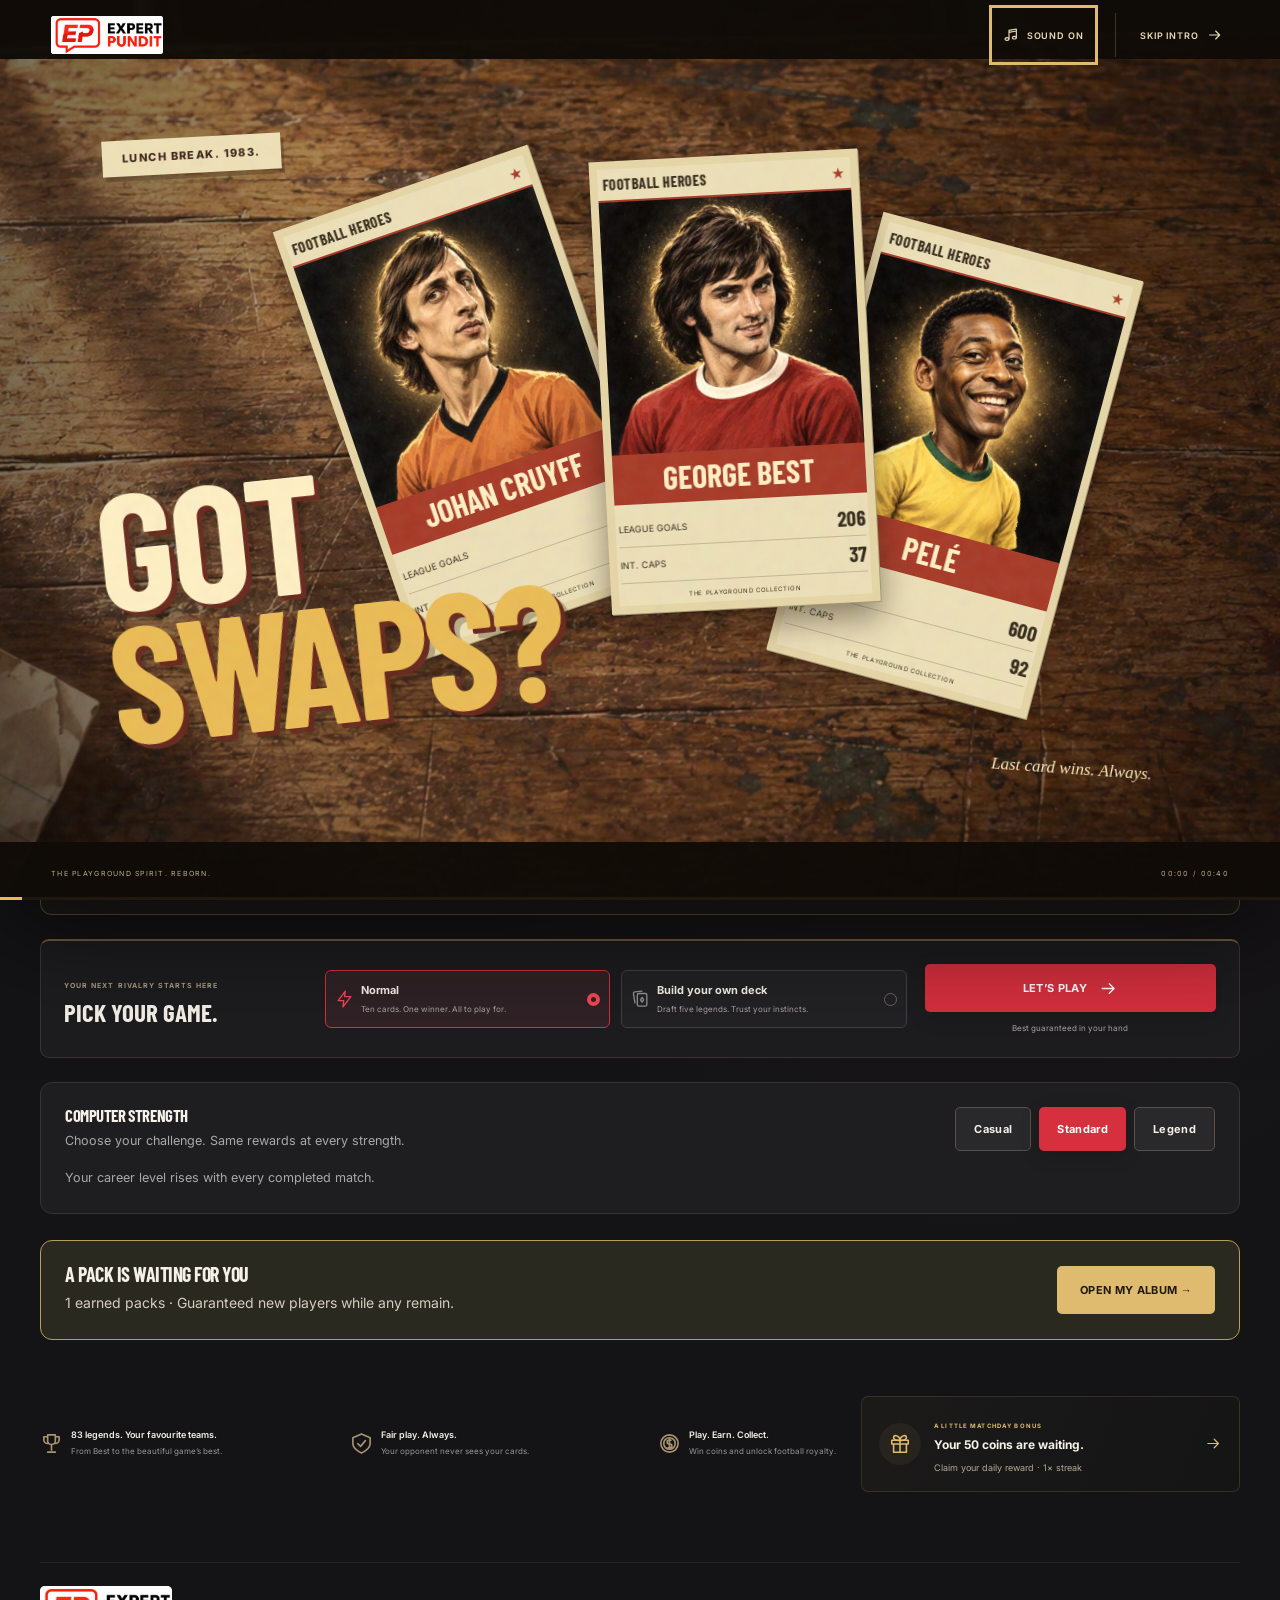
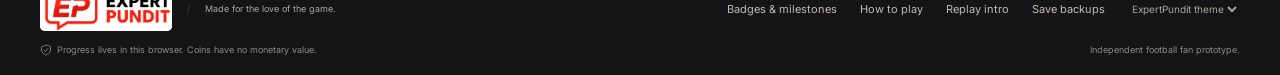
==== commit e35c8488: "Complete album biographies and match reward navigation" ====
--- a/index.html
+++ b/index.html
@@ -9,8 +9,8 @@
       content="Football's greatest. Your next great rivalry. Play Legends Duel, a free browser card game with 24 illustrated football legends."
     />
     <title>Legends Duel — Football's greatest. Your call.</title>
-    <script type="module" crossorigin src="./assets/index-C0bj5jqp.js"></script>
-    <link rel="stylesheet" crossorigin href="./assets/style-BwKZMPg2.css">
+    <script type="module" crossorigin src="./assets/index-DKVk9jza.js"></script>
+    <link rel="stylesheet" crossorigin href="./assets/style-Dn4O6WS_.css">
   </head>
   <body>
     <a class="skip-link" href="#main">Skip to game</a>
--- a/assets/style-Dn4O6WS_.css
+++ b/assets/style-Dn4O6WS_.css
@@ -0,0 +1 @@
+@font-face{font-family:Barlow Condensed;font-style:normal;font-weight:700;font-display:swap;src:url(./barlow-condensed-latin-ext-CwuXbfVR.woff2) format("woff2");unicode-range:U+0100-02BA,U+02BD-02C5,U+02C7-02CC,U+02CE-02D7,U+02DD-02FF,U+0304,U+0308,U+0329,U+1D00-1DBF,U+1E00-1E9F,U+1EF2-1EFF,U+2020,U+20A0-20AB,U+20AD-20C0,U+2113,U+2C60-2C7F,U+A720-A7FF}@font-face{font-family:Barlow Condensed;font-style:normal;font-weight:700;font-display:swap;src:url(./barlow-condensed-latin-v1xN8_Wq.woff2) format("woff2");unicode-range:U+0000-00FF,U+0131,U+0152-0153,U+02BB-02BC,U+02C6,U+02DA,U+02DC,U+0304,U+0308,U+0329,U+2000-206F,U+20AC,U+2122,U+2191,U+2193,U+2212,U+2215,U+FEFF,U+FFFD}@font-face{font-family:Inter;font-style:normal;font-weight:100 900;font-display:swap;src:url(./inter-latin-ext-DO1Apj_S.woff2) format("woff2");unicode-range:U+0100-02BA,U+02BD-02C5,U+02C7-02CC,U+02CE-02D7,U+02DD-02FF,U+0304,U+0308,U+0329,U+1D00-1DBF,U+1E00-1E9F,U+1EF2-1EFF,U+2020,U+20A0-20AB,U+20AD-20C0,U+2113,U+2C60-2C7F,U+A720-A7FF}@font-face{font-family:Inter;font-style:normal;font-weight:100 900;font-display:swap;src:url(./inter-latin-Dx4kXJAl.woff2) format("woff2");unicode-range:U+0000-00FF,U+0131,U+0152-0153,U+02BB-02BC,U+02C6,U+02DA,U+02DC,U+0304,U+0308,U+0329,U+2000-206F,U+20AC,U+2122,U+2191,U+2193,U+2212,U+2215,U+FEFF,U+FFFD}:root{color-scheme:dark;--background: #141416;--surface: #1e1e21;--border: #343437;--text: #f6f1e8;--muted: #aaa8a7;--accent: #d62f3e;--accent-bright: #f44755;--gold: #dfbb70;--heading: "Barlow Condensed", Impact, "Arial Narrow", sans-serif;font-family:Inter,Arial,sans-serif;font-size:14px;color:var(--text);background:var(--background)}*{box-sizing:border-box}body{margin:0;min-width:320px;background:radial-gradient(ellipse at 76% 28%,#65262922,transparent 45%),var(--background)}button,input,select{font:inherit}button{color:inherit;cursor:pointer}button,a,input,select,summary{-webkit-tap-highlight-color:transparent}button{border:0;background:none}button:disabled{cursor:default;opacity:.55}button:not(:disabled),a{touch-action:manipulation}button:not(:disabled):hover{filter:brightness(1.12)}button:focus-visible,a:focus-visible,input:focus-visible,select:focus-visible,summary:focus-visible{outline:3px solid var(--gold);outline-offset:5px}a{color:var(--gold)}img{max-width:100%;object-fit:cover}h1,h2,h3,p{margin:0}h1,h2{font-family:var(--heading);font-weight:700;line-height:.99;letter-spacing:-.025em}h1 em,h2 em{font-style:normal;color:var(--gold)}p{color:var(--muted);line-height:1.7}.icon{width:22px;height:22px;flex-shrink:0;vertical-align:middle}.sr-only{position:absolute;width:1px;height:1px;margin:-1px;padding:0;overflow:hidden;clip:rect(0,0,0,0);white-space:nowrap;border:0}.skip-link{position:fixed;top:-60px;left:20px;z-index:30;padding:14px;background:var(--gold);color:#111}.skip-link:focus{top:10px}.site-header{border-bottom:1px solid #ffffff12;background:#121214ee;position:relative;z-index:5}.header-inner{max-width:1320px;padding:0 40px;min-height:90px;margin:auto;display:flex;align-items:center;justify-content:space-between;gap:25px}.brandmark{display:flex;align-items:center;gap:12px;text-align:left;padding:8px 0;font-family:var(--heading);font-size:25px;letter-spacing:.015em;line-height:1;white-space:nowrap}.brandmark b{color:var(--gold);font-weight:700}.brandmark small{display:block;color:#999697;font-family:Inter,sans-serif;font-size:8px;letter-spacing:.24em;margin-top:8px}.brand-crest{width:43px;height:49px;background:var(--accent);clip-path:polygon(0 0,100% 0,100% 72%,50% 100%,0 72%);display:grid;place-items:center;color:#fff3df}.brand-crest .icon{width:25px;height:25px;margin-top:-6px}nav{display:flex;align-self:stretch;gap:30px}.nav-link{display:flex;align-items:center;gap:8px;position:relative;color:var(--muted);padding:6px 3px;font-size:12px;font-weight:600}.nav-link .icon{width:17px;height:17px}.nav-link.active{color:var(--text)}.nav-link.active:after{content:"";position:absolute;bottom:0;height:3px;background:var(--accent);left:0;right:0}.header-wallet{display:flex;align-items:center;gap:18px}.level-pill{color:#9c9999;font-size:9px;letter-spacing:.08em;padding-right:18px;border-right:1px solid var(--border);white-space:nowrap}.level-pill b{color:var(--text);font-size:13px;padding-left:4px}.coin-balance{display:flex;align-items:center;gap:7px;font-size:14px;color:var(--gold)}.coin-balance .icon{width:23px;height:23px}.daily-icon{display:grid;place-items:center;width:43px;height:43px;border-radius:7px;border:1px solid var(--border);color:var(--gold);position:relative}.has-reward:after{content:"";width:6px;height:6px;border-radius:50%;background:var(--accent-bright);position:absolute;top:7px;right:7px}.main-content{max-width:1240px;margin:0 auto;padding:40px 0 70px;min-height:calc(100vh - 220px)}.home-main{padding-top:0}.eyebrow{display:inline-flex;align-items:center;gap:9px;font-size:9px;letter-spacing:.22em;font-weight:700;color:var(--gold)}.live-dot{height:5px;width:5px;border-radius:50%;background:var(--accent-bright);box-shadow:0 0 12px #f4475544;display:inline-block;flex-shrink:0}.home-hero{overflow:clip;min-height:586px;display:grid;grid-template-columns:.85fr 1.15fr;position:relative}.hero-copy{padding:57px 0 42px;z-index:2}.hero-copy h1{font-size:clamp(58px,6.7vw,90px);margin:25px 0 22px;line-height:.9;letter-spacing:-.013em}.hero-copy h1 em{color:var(--gold)}.hero-copy p{font-size:13px;line-height:1.85}.learn-link{display:flex;align-items:center;gap:9px;padding:15px 0;margin-top:11px;font-size:10px;font-weight:600;color:#d7d0c4}.learn-link>.icon:first-child{border:1px solid #645843;border-radius:50%;padding:5px;width:26px;height:26px;color:var(--gold)}.learn-link>.icon:last-child{width:15px;margin-left:3px}.hero-art{position:relative;min-width:0;display:flex;align-items:center;justify-content:center;isolation:isolate}.hero-art:before{content:"";position:absolute;width:140%;height:66%;top:21%;left:-25%;z-index:-1;background:radial-gradient(ellipse,color-mix(in srgb,var(--accent) 20%,transparent),transparent 68%)}.hero-art:after{content:"";position:absolute;border:1px solid #dfbb7014;width:110%;height:250px;border-radius:50%;transform:perspective(340px) rotateX(64deg);bottom:18px;left:-5%;box-shadow:0 0 0 35px #ffffff02,0 0 0 70px #ffffff02;z-index:-1}.hero-ghost{position:absolute;top:22px;left:3%;font-family:var(--heading);color:transparent;-webkit-text-stroke:1px #ffffff08;font-size:128px;letter-spacing:.025em;z-index:-1}.spotlight{position:absolute;width:150px;height:470px;filter:blur(13px);background:linear-gradient(#fff4d908,transparent);top:-30px;z-index:-1}.spotlight-one{left:-5%;transform:rotate(-30deg)}.spotlight-two{right:-3%;transform:rotate(30deg)}.hero-cards{position:relative;width:620px;height:470px;margin-top:22px}.hero-card{position:absolute;width:237px;filter:drop-shadow(0 18px 22px #0009)}.hero-card-left{left:6%;top:41px;transform:rotate(-13deg)}.hero-card-right{right:2%;top:44px;transform:rotate(13deg)}.hero-card-front{left:calc(50% - 118px);top:6px;z-index:2;transform:rotate(-2deg)}.hero-card .player-card{box-shadow:none}.hero-caption{display:flex;align-items:center;justify-content:center;gap:13px;font-size:8px;font-weight:600;letter-spacing:.22em;color:#c2aa7c;position:absolute;bottom:40px;left:0;right:0}.gold-line{display:block;width:30px;height:1px;background:#b4975d55}.player-card{width:100%;overflow:hidden;position:relative;border:1px solid #ad8a50;border-radius:13px 13px 17px 17px;padding:7px;background:linear-gradient(135deg,#b09a69,#594728 12%,#e4c991 23%,#76603a 35%,#31281d 52%,#b89351 73%,#fae1ad 84%,#665231);box-shadow:0 10px 30px #0005,inset 0 0 0 2px #141416}.player-card:after{pointer-events:none;content:"";position:absolute;inset:2px;border:1px solid #edd29366;border-radius:10px 10px 14px 14px}.card-topline{background:#1c1a18;display:flex;justify-content:space-between;align-items:center;font-size:8px;padding:9px 11px;letter-spacing:.22em;color:#e0c794;border-radius:7px 7px 0 0}.card-topline .icon{height:10px;width:10px}.portrait-wrap{aspect-ratio:1 / .82;position:relative;overflow:hidden;background:#211c17}.portrait-wrap img{width:100%;height:100%;object-position:center 30%;display:block}.portrait-wrap:after{content:"";position:absolute;inset:0;background:linear-gradient(transparent 60%,#141416);pointer-events:none}.card-position{position:absolute;left:12px;top:10px;font-family:var(--heading);font-size:22px;text-shadow:0 2px 5px #000;z-index:1}.card-flag{position:absolute;right:12px;top:12px;font-size:20px;z-index:1;filter:drop-shadow(0 1px 3px #0009)}.card-identity{background:#141416;text-align:center;padding:0 8px 13px;position:relative;margin-top:-1px}.card-firstname{text-transform:uppercase;font-size:9px;letter-spacing:.2em;font-weight:600;color:#e9dcc5}.card-identity h3{text-transform:uppercase;font-family:var(--heading);font-size:38px;line-height:1.15;color:#f2deb3;margin:0}.card-era{color:#a99c87;font-size:8px;letter-spacing:.13em}.card-stats{background:#19191b;padding:3px 11px 8px}.stat-row{display:flex;align-items:center;justify-content:space-between;width:100%;min-height:37px;gap:8px;border-bottom:1px solid #ffffff0c;color:#c8c4bd;font-size:11px;padding:5px 3px}.stat-row:last-child{border-bottom:0}.stat-row strong{color:#f3eee5;font-variant-numeric:tabular-nums;font-size:16px;font-weight:700}.stat-row small{font-size:8px;color:#c5b491;margin-left:2px}.stat-row .icon{width:14px;height:14px;color:var(--gold)}.stat-row>span{flex:1;text-align:left}.stat-row kbd{display:inline-grid;place-items:center;border:1px solid #6c5d44;color:#d1b77e;width:20px;height:20px;border-radius:4px;margin-right:8px;font-family:inherit;font-size:10px}button.stat-row{min-height:43px;border-radius:4px;transition:background .15s}button.stat-row:hover,.stat-row.selected-stat{background:#dfbb7020;color:#fff3d9}.stat-row.selected-stat strong{color:var(--gold)}.card-detail{display:flex;justify-content:center;gap:5px;align-items:center;background:#141416;width:100%;font-size:9px;min-height:44px;color:#c3bba9;border-top:1px solid #77623e;border-radius:0 0 9px 9px}.card-detail .icon{width:12px;height:12px}.card-edition{background:#171717;border-top:1px solid #675332;color:#c5a469;display:flex;gap:13px;justify-content:center;align-items:center;padding:10px 0;font-size:7px;letter-spacing:.16em;border-radius:0 0 9px 9px}.card-edition .icon{width:8px;height:8px}.compact-card .card-stats{display:grid;grid-template-columns:1fr 1fr;column-gap:13px;padding:6px 11px 10px}.compact-card .stat-row{display:flex;gap:5px;font-size:8px;min-height:27px}.compact-card .stat-row strong{font-size:14px}.compact-card .stat-row small{font-size:7px}.compact-card .card-identity{padding-bottom:8px}.compact-card .card-identity h3{font-size:32px}.compact-card .portrait-wrap{aspect-ratio:1 / .87}.mythic{background:linear-gradient(135deg,#e5bf6d,#765114 15%,#ffeab0 27%,#94722e 43%,#d1a549 65%,#fce8ad 82%,#735020)}.kickoff-panel{background:#1d1d20;border:1px solid #3a3534;border-top:2px solid #785a41;border-radius:9px;padding:26px;display:grid;grid-template-columns:1fr 2.45fr 1.2fr;gap:25px;align-items:center;position:relative;z-index:3}.kickoff-heading .eyebrow{font-size:7px;letter-spacing:.15em;color:#a99c84}.kickoff-heading h2{font-size:29px;margin-top:9px;letter-spacing:0}.mode-options{display:flex;gap:11px}.mode-option{flex:1;border:1px solid #424044;border-radius:6px;padding:14px 12px;text-align:left;display:flex;align-items:center;gap:10px;background:#222124;min-width:0}.mode-option.chosen{border-color:var(--accent);background:color-mix(in srgb,var(--accent) 8%,#222124)}.mode-icon{color:#94918f}.chosen .mode-icon{color:var(--accent-bright)}.mode-option b{display:block;font-size:11px;white-space:nowrap}.mode-option small{display:block;font-size:8px;color:#aaa5a5;margin-top:6px;line-height:1.5}.radio-dot{height:13px;width:13px;border:1px solid #716464;border-radius:50%;display:block;flex-shrink:0;margin-left:auto}.chosen .radio-dot{border:4px solid var(--accent-bright)}.kickoff-action{text-align:center}.button{display:inline-flex;align-items:center;justify-content:center;min-height:48px;padding:12px 23px;gap:12px;border-radius:5px;font-weight:700;font-size:11px;letter-spacing:.03em;transition:transform .15s,background .15s}.button:not(:disabled):active{transform:translateY(1px)}.button.primary{background:var(--accent);color:#fff;box-shadow:0 5px 20px #0002}.button.primary:hover{background:var(--accent-bright)}.button .icon{width:19px;height:19px}.kickoff-action .button{width:100%;white-space:nowrap;font-size:11px}.kickoff-action>span{font-size:8px;color:#aaa5a1;display:block;margin-top:10px;line-height:1.5}.button.secondary{background:#29282a;border:1px solid #59504a}.button.gold-button{background:var(--gold);color:#20190d}.button.equipped{background:#dfbb7015;border:1px solid #77633e;color:var(--gold);opacity:1}.home-bottom{padding-top:30px;display:grid;grid-template-columns:2.1fr 1fr;gap:35px}.feature-strip{display:flex;justify-content:space-between;gap:24px;padding:16px 0;align-items:center}.feature-strip>div{display:flex;align-items:center;gap:10px}.feature-strip>div>.icon{width:23px;height:23px;color:#a89470}.feature-strip b{font-size:10px;display:block;font-weight:600}.feature-strip small{font-size:8px;line-height:1.8;color:#999696;display:block;margin-top:4px}.daily-banner{text-align:left;display:flex;align-items:center;gap:13px;padding:17px;border:1px solid #dfbb7026;background:linear-gradient(110deg,#dfbb700a,#dfbb7002);border-radius:7px}.gift-circle{width:42px;height:42px;border-radius:50%;display:grid;place-items:center;background:#dfbb7010;color:var(--gold);flex-shrink:0}.daily-banner b{display:block;font-size:12px;margin:6px 0 5px}.daily-banner small{color:#b5a892;font-size:9px}.daily-banner .eyebrow{font-size:6px;letter-spacing:.19em}.daily-banner>.icon{width:17px;height:17px;color:var(--gold);margin-left:auto}.site-footer{max-width:1240px;margin:auto;border-top:1px solid #ffffff12;padding:23px 0 17px;display:flex;align-items:center;justify-content:space-between;flex-wrap:wrap;gap:20px;color:#aaa5a2;font-size:9px}.publisher{display:flex;align-items:center;gap:9px}.publisher-logo{width:27px;height:26px;display:inline-grid;place-items:center;background:var(--accent);font-size:12px;font-style:italic;color:#fff}.publisher-logo img{width:27px;height:26px}.footer-divider{color:#494449;padding:0 6px}.site-footer>div{display:flex;gap:23px;align-items:center}.text-button{font-size:11px;color:#c1bab0;min-height:44px;display:inline-flex;align-items:center;justify-content:center;gap:6px;padding:6px 0}.text-button .icon{width:15px;height:15px}.theme-switch select{min-height:44px;color:#aaa4a0;font-size:10px;background:var(--background);border:0;cursor:pointer;max-width:170px}.save-note{width:100%;font-size:9px;line-height:1.7;color:#8d8988;display:flex;gap:5px;align-items:center;margin-top:-9px}.save-note .icon{width:12px;height:12px}.save-note span{margin-left:auto}.page-heading{display:flex;justify-content:space-between;align-items:center;gap:20px;margin:15px 0 34px}.page-heading h1{font-size:62px;margin:12px 0 15px}.page-heading p{font-size:13px}.collection-count{text-align:right}.collection-count strong{font-family:var(--heading);font-size:53px;color:var(--gold)}.collection-count strong span{font-size:26px;color:#777273}.collection-count small{display:block;font-size:8px;letter-spacing:.1em;color:#aaa3a0}.collection-toolbar{display:flex;justify-content:space-between;align-items:center;border-bottom:1px solid var(--border);margin-bottom:17px;gap:20px}.filter-tabs{display:flex;gap:22px}.filter-tabs button{font-size:11px;min-height:52px;padding:8px 0;border-bottom:2px solid transparent;color:#ada5a0}.filter-tabs button.selected{color:var(--gold);border-color:var(--gold)}.search-field{display:flex;align-items:center;gap:7px;padding:5px 13px;background:#ffffff05;border:1px solid var(--border);border-radius:5px;margin-bottom:7px}.search-field .icon{color:#8a8580;width:15px;height:15px}.search-field input{border:0;background:transparent;min-height:30px;color:var(--text);width:170px;font-size:11px}.search-field input::placeholder{color:#aaa}.collection-note{font-size:11px;margin-bottom:24px}.collection-grid{display:grid;grid-template-columns:repeat(4,minmax(0,1fr));gap:30px 25px}.collection-card-action{margin-top:12px;text-align:center}.collection-card-action .button{width:100%}.starter-label{display:block;font-size:9px;letter-spacing:.14em;color:#b1a28c;padding:16px}.collection-item .player-card{transition:transform .2s}.collection-item:hover .player-card{transform:translateY(-4px)}.empty-state{padding:70px;text-align:center}.shop-wallet{border:1px solid #dfbb7033;padding:20px 28px;border-radius:7px;color:var(--gold);font-size:25px;font-weight:700;text-align:center}.shop-wallet small{display:block;font-size:8px;letter-spacing:.18em;margin-top:8px;color:#b0a289}.shop-intro{display:flex;align-items:center;padding:17px 20px;gap:14px;background:#dfbb7006;border:1px solid #dfbb7022;border-radius:6px;margin-bottom:35px}.shop-intro>.icon{color:var(--gold);width:24px;height:24px}.shop-intro p{font-size:11px;flex:1}.shop-intro span{font-size:9px;color:var(--gold);letter-spacing:.08em;flex-shrink:0}.shop-intro i{padding:0 6px}.shop-grid{display:grid;grid-template-columns:repeat(4,minmax(0,1fr));gap:25px}.shop-item .button{width:100%}.legend-tagline{text-align:center;font-size:11px;min-height:60px;padding:14px 3px}.coins-needed{display:block;text-align:center;color:#99908b;font-size:10px;padding-top:12px}.shop-footnote{margin-top:38px;display:flex;align-items:center;justify-content:center;gap:10px;color:#b5aca0;font-size:11px}.shop-footnote>.icon{color:var(--gold)}.arena-header{display:flex;justify-content:space-between;align-items:center;margin-top:-20px;margin-bottom:16px;gap:15px}.arena-header .eyebrow{color:#afa390;font-size:9px}.arena-controls{display:flex;align-items:center;gap:23px}.speed-button{display:flex;align-items:center;gap:5px;min-height:44px;color:#a9a19b;font-size:11px}.speed-button .icon{width:14px;height:14px}.speed-button.enabled{color:var(--gold)}.scoreboard{display:grid;grid-template-columns:1fr 1.1fr 1fr;align-items:center;max-width:990px;margin:0 auto;border:1px solid #ffffff13;border-radius:7px;padding:18px 24px;background:#1d1c1e;gap:30px}.score-player{display:flex;align-items:center;gap:13px}.score-player b{font-size:12px;display:block}.score-player div>span{color:#aaa19a;font-size:10px;display:block;margin-top:5px}.score-player strong{color:var(--text);font-size:15px}.avatar{width:40px;height:40px;border-radius:50%;display:grid;place-items:center;background:color-mix(in srgb,var(--accent) 23%,transparent);border:1px solid var(--accent);color:#f6dad5;font-size:9px;font-weight:700;flex-shrink:0}.cpu-avatar{background:#dfbb7010;color:var(--gold);border-color:#80673c}.cpu-score{text-align:right;justify-content:flex-end}.score-center{text-align:center}.score-center>span{font-size:8px;letter-spacing:.21em;color:#bca67e}.ownership-bar{height:5px;width:100%;background:#807457;border-radius:4px;margin-top:11px;overflow:hidden;display:flex}.ownership-bar i{background:var(--accent-bright);height:5px;transition:width .5s}.ownership-bar b{background:#ddd3ba;height:5px}.turn-banner{text-align:center;padding:25px 0 22px}.turn-banner h1{font-size:33px;letter-spacing:.025em}.turn-banner p{font-size:11px;margin-top:8px}.turn-banner.win-banner h1{color:var(--gold)}.loop-note{display:block;font-size:10px;color:var(--gold);margin:8px 0}.duel-table{display:grid;grid-template-columns:minmax(0,310px) minmax(150px,210px) minmax(0,310px);gap:45px;justify-content:center;position:relative;isolation:isolate}.duel-table:before{content:"";position:absolute;inset:20% 0 -8%;background:radial-gradient(ellipse,#8c5e2222,transparent 65%);z-index:-1}.duel-side{min-width:0}.side-label{display:flex;align-items:center;gap:7px;justify-content:flex-start;padding:0 3px 12px;font-size:8px;letter-spacing:.14em;color:#b4aaa0}.side-label b{font-size:7px;color:var(--gold);margin-left:auto;letter-spacing:.07em}.duel-center{display:flex;align-items:center;flex-direction:column;justify-content:center;gap:28px}.versus{font-family:var(--heading);font-size:55px;font-style:italic;color:#6c5c43}.higher-wins{color:#a49885;font-size:8px;letter-spacing:.12em}.pot-indicator{display:flex;flex-direction:column;align-items:center;gap:8px;padding:20px;border:1px dashed #6a573a;border-radius:8px;background:#dfbb7006}.pot-indicator>.icon{color:var(--gold)}.pot-indicator strong{font-family:var(--heading);font-size:28px}.pot-indicator span{font-size:7px;letter-spacing:.12em;color:#b7a685}.duel-center .button{width:100%;font-size:10px;padding:13px}.comparison{text-align:center;width:100%}.comparison>span{display:block;color:var(--gold);font-size:10px}.comparison strong{display:flex;align-items:center;justify-content:center;gap:12px;font-family:var(--heading);font-size:42px;margin-top:12px}.comparison strong i{color:#6c635a;font-style:normal;font-size:25px}.winning-number{color:var(--gold)}.comparison small{color:#a9997e;font-size:10px}.card-back{min-height:601px;display:flex;flex-direction:column;justify-content:center;align-items:center;isolation:isolate;color:var(--gold)}.card-back:before{position:absolute;content:"";inset:7px;border-radius:8px;background:#212021;z-index:-2}.back-pattern{position:absolute;inset:9px;background:repeating-linear-gradient(45deg,transparent 0 17px,#dfbb7009 17px 18px),repeating-linear-gradient(-45deg,transparent 0 17px,#dfbb7009 17px 18px);z-index:-1;border-radius:8px}.back-crest{display:flex;flex-direction:column;align-items:center;padding:35px 30px;background:#1c1b1b;border:1px solid #c3a065;outline:1px solid #705a32;outline-offset:7px;clip-path:polygon(-10% -10%,110% -10%,110% 70%,50% 110%,-10% 70%)}.back-crest>.icon{width:38px;height:38px;margin-bottom:20px}.back-crest>span{font-family:var(--heading);font-size:33px;line-height:.95;text-align:center;letter-spacing:.03em}.back-crest b{font-size:61px}.back-crest i{font-size:6px;font-style:normal;letter-spacing:.25em;margin-top:20px}.back-footer{position:absolute;bottom:35px;letter-spacing:.24em;font-size:8px;color:#b2986c}.arena-tip{text-align:center;margin:28px 0 0;font-size:10px}.arena-tip .icon{width:13px;height:13px;margin-right:5px}.round-revealed .opponent-side .player-card{animation:reveal .4s ease-out}.round-revealed .human-side .player-card{animation:capture .45s ease-out}.dealt .player-card{animation:deal .45s ease-out}@keyframes reveal{0%{transform:rotateY(80deg) scale(.96);opacity:.2}to{transform:rotateY(0) scale(1);opacity:1}}@keyframes capture{50%{transform:translateY(-9px);box-shadow:0 0 25px #dfbb7044}}@keyframes deal{0%{transform:translateY(16px);opacity:.3}to{transform:translateY(0);opacity:1}}.match-end{text-align:center;max-width:720px;margin:25px auto}.end-trophy{width:85px;height:85px;display:grid;place-items:center;color:var(--gold);background:#dfbb700c;border:1px solid #dfbb7033;border-radius:50%;margin:0 auto 24px}.end-trophy .icon{width:43px;height:43px}.match-end h1{font-size:76px;margin:20px 0}.match-end p{font-size:13px}.end-stats{display:flex;justify-content:center;margin:35px 0;padding:25px;border-top:1px solid var(--border);border-bottom:1px solid var(--border);gap:60px}.end-stats strong{display:block;font-family:var(--heading);font-size:43px;color:var(--gold)}.end-stats span{font-size:8px;letter-spacing:.1em;color:#aea18d}.match-end>.button{width:260px}.match-end>.text-button{display:flex;margin:7px auto}.draft-heading{text-align:center;padding:20px 0}.draft-heading h1{font-size:51px;margin:15px 0}.draft-heading p{font-size:12px}.draft-note{font-size:10px;color:#b1a48c;display:block;margin-top:12px;line-height:1.8}.draft-rosters{max-width:800px;margin:8px auto 30px;display:grid;grid-template-columns:1fr 1fr;gap:60px}.draft-rosters>div>b{font-size:9px;letter-spacing:.13em;color:#bfb39e;display:block;margin-bottom:12px}.draft-rosters b>span{color:var(--gold);float:right}.picked-players{display:flex;gap:8px;justify-content:space-between}.picked-players img{width:52px;height:52px;border:1px solid #b79453;border-radius:5px}.empty-pick{width:52px;height:52px;border:1px dashed #524a41;border-radius:5px;display:grid;place-items:center;color:#7e7161;font-family:var(--heading);font-size:22px}.draft-grid{display:grid;grid-template-columns:repeat(5,minmax(0,1fr));gap:18px}.draft-pick{display:flex;flex-direction:column;align-items:center;padding:5px;border:1px solid #9c7c46;background:#1e1c1b;border-radius:8px;overflow:hidden;text-align:center;transition:transform .2s}.draft-pick:not(:disabled):hover{transform:translateY(-4px);border-color:var(--gold)}.draft-pick>img{width:100%;height:auto;aspect-ratio:1;border-radius:4px}.draft-player-meta{color:#c6b18b;font-size:10px;margin:11px 0 7px}.draft-pick strong{font-family:var(--heading);text-transform:uppercase;font-size:22px;line-height:1.1}.draft-pick small{font-size:9px;color:#b4a591;margin:7px 0 13px}.pick-label{background:#dfbb7014;color:var(--gold);width:100%;padding:10px;font-size:8px;letter-spacing:.07em}.pick-label .icon{height:11px;width:11px;margin-left:6px}.draft-ready{text-align:center;padding:50px 0}.storage-notice,.portable-notice{background:#534326;color:#ffe9be;padding:10px 20px;text-align:center;font-size:11px;line-height:1.5}.storage-notice .icon{width:15px;height:15px;margin-right:5px}.portable-notice{background:#25231e;color:#c1b08e;font-size:10px}#toast{position:fixed;bottom:25px;left:50%;transform:translate(-50%,20px);opacity:0;pointer-events:none;background:#eee4d1;color:#262019;font-size:12px;padding:15px 23px;border-radius:6px;box-shadow:0 8px 40px #0008;z-index:20;transition:.2s;max-width:calc(100vw - 30px);width:max-content;text-align:center;line-height:1.5}#toast.visible{opacity:1;transform:translate(-50%)}dialog{color:var(--text);background:#201e1e;border:1px solid #6d5a3d;border-radius:13px;padding:42px;width:min(620px,calc(100vw - 32px));max-height:calc(100dvh - 40px);overflow:auto;box-shadow:0 30px 100px #0009;text-align:center}dialog::backdrop{background:#0a0909cd;-webkit-backdrop-filter:blur(5px);backdrop-filter:blur(5px)}dialog h2{font-size:48px;margin:15px 0 18px}dialog>p{font-size:12px}dialog>.button{width:100%;margin-top:17px}.modal-close{position:absolute;right:9px;top:9px;width:44px;height:44px;display:grid;place-items:center;color:#b7a891}.modal-close .icon{width:20px;height:20px}.modal-icon{margin:0 auto 20px;color:var(--gold)}.modal-icon .icon{width:40px;height:40px}.modal-footnote{font-size:10px;color:#a89c8a;line-height:1.7;margin-top:20px}.streak-days{display:flex;gap:9px;margin:28px 0 8px}.streak-days>div{flex:1;display:flex;align-items:center;flex-direction:column;padding:15px 6px;gap:10px;border:1px solid #5f5141;border-radius:6px;background:#ffffff03}.streak-days small{font-size:8px;color:#b8ab95;letter-spacing:.07em}.streak-days .icon{width:24px;height:24px;color:#be9c60}.streak-days b{font-size:16px}.streak-days .today{background:#dfbb7014;border-color:var(--gold)}.streak-days .today b{color:var(--gold)}.detail-header{display:flex;align-items:center;gap:18px;text-align:left;margin:0 0 25px;padding-right:12px}.detail-header img{width:90px;height:90px;border-radius:7px;border:1px solid #a58248;flex-shrink:0}.detail-header h2{font-size:34px;margin:9px 0}.detail-header .eyebrow{font-size:7px;letter-spacing:.09em}.detail-header p{font-size:10px}.detail-stats{text-align:left}.detail-stats section{padding:17px 0;border-top:1px solid #514537}.detail-stats section>div{display:flex;justify-content:space-between;align-items:center;gap:20px}.detail-stats h3{font-size:13px}.detail-stats strong{font-family:var(--heading);font-size:28px;color:var(--gold)}.detail-stats p{font-size:11px;margin:7px 0}.detail-stats a{font-size:10px;line-height:1.7;display:inline-block;padding:7px 0}.detail-stats .source-note{font-size:10px;color:#aaa092}.counting-notes{text-align:left;font-size:11px;border-top:1px solid #514537;padding-top:12px;margin-top:15px}.counting-notes summary{padding:12px 0;cursor:pointer;color:var(--gold)}.counting-notes p,.counting-notes li{line-height:1.8;color:#bcb2a2;margin-bottom:9px}.counting-notes ul{padding-left:20px}.rules-list{text-align:left;padding-left:21px;font-size:12px;color:#bbb1a2;line-height:1.9}.rules-list li{padding-left:6px;margin:13px 0}.rules-list b{display:block;color:#ede3d1}.tutorial-card{display:flex;align-items:center;justify-content:center;gap:20px;padding:20px}.tutorial-card img{border-radius:7px;border:1px solid #cfa45b}.tutorial-card strong{font-family:var(--heading);font-size:30px}.tutorial-choices{display:grid;gap:10px}.tutorial-choices .button{justify-content:space-between}.tutorial-choices b{color:var(--gold);font-size:19px}.tutorial-skip{margin-top:10px}.tutorial-result{display:flex;justify-content:center;align-items:center;gap:22px;margin:22px 0}.tutorial-result>div{display:flex;flex-direction:column;align-items:center;gap:6px}.tutorial-result img{width:95px;height:95px;border-radius:5px;border:1px solid #b6975e}.tutorial-result b{font-family:var(--heading);font-size:35px;color:var(--gold)}.tutorial-result span{font-size:10px;color:#b6a78e}.tutorial-final{margin:25px 0}.tutorial-final>.icon{width:50px;height:50px;color:var(--gold);margin-bottom:15px}.tutorial-final p{font-size:12px;margin:12px 0}.fast-mode *,.fast-mode *:before,.fast-mode *:after{animation-duration:.05s!important;transition-duration:.05s!important}@media(min-width:1500px){.main-content,.site-footer{max-width:1280px}.header-inner{max-width:1360px}.home-hero{min-height:640px}.hero-copy{padding-top:72px}.hero-copy h1{font-size:98px}.hero-cards{transform:scale(1.08)}}@media(max-width:1320px){.main-content,.site-footer{margin-left:40px;margin-right:40px}.header-inner{padding-left:40px;padding-right:40px}.kickoff-panel{grid-template-columns:1fr 2.4fr 1.2fr;gap:18px;padding:23px}.kickoff-heading h2{font-size:25px}.mode-option{gap:7px;padding:12px 9px}.mode-option .icon{width:19px}.hero-card{width:219px}.hero-card-front{left:calc(50% - 109px)}.hero-card-left{left:2%}.hero-card-right{right:-1%}.hero-cards{height:440px}.hero-caption{bottom:44px}.hero-copy h1{font-size:82px}.hero-ghost{font-size:110px}.home-bottom{gap:25px}.feature-strip{gap:18px}.feature-strip>div{gap:8px}.feature-strip b{font-size:9px}.feature-strip small{font-size:8px}.duel-table{gap:30px}}@media(max-width:1050px){.header-inner{gap:15px}nav{gap:18px}.header-wallet{gap:12px}.level-pill{display:none}.home-hero{grid-template-columns:.85fr 1.15fr;min-height:540px}.hero-copy h1{font-size:73px}.hero-copy p{font-size:12px}.hero-card{width:186px}.hero-card-front{left:calc(50% - 93px)}.hero-card .compact-card .stat-row{font-size:7px}.hero-card .compact-card .card-stats{column-gap:8px;padding-left:7px;padding-right:7px}.hero-card .card-identity h3{font-size:28px}.hero-card .card-topline{font-size:6px}.hero-card .card-edition{font-size:5px}.hero-cards{height:380px}.hero-ghost{font-size:87px;top:44px}.hero-caption{bottom:49px;font-size:6px}.kickoff-panel{grid-template-columns:1fr 3fr;gap:18px}.kickoff-action{grid-column:1 / -1;display:flex;flex-direction:row-reverse;align-items:center;justify-content:space-between;gap:20px}.kickoff-action .button{width:250px}.kickoff-action>span{margin-top:0;font-size:10px}.home-bottom{grid-template-columns:1fr;gap:14px}.feature-strip{justify-content:space-around}.feature-strip b{font-size:11px}.feature-strip small{font-size:9px}.daily-banner{max-width:none;padding:18px 24px}.daily-banner b{font-size:14px}.daily-banner .eyebrow{font-size:8px}.daily-banner small{font-size:10px}.collection-grid,.shop-grid{grid-template-columns:repeat(3,minmax(0,1fr));gap:20px}.shop-grid .shop-item:last-child{grid-column:2}.page-heading h1{font-size:52px}.duel-table{grid-template-columns:minmax(0,290px) 140px minmax(0,290px);gap:24px}.card-back{min-height:582px}.duel-center .button{font-size:9px;gap:7px;padding:13px 8px}.scoreboard{gap:18px}.draft-grid{grid-template-columns:repeat(5,minmax(0,1fr));gap:12px}.draft-pick strong{font-size:19px}.draft-pick .pick-label{font-size:7px}.shop-intro span{display:none}}@media(max-width:800px){.main-content,.site-footer{margin-left:24px;margin-right:24px}.header-inner{padding-left:24px;padding-right:24px;min-height:80px}.brandmark{font-size:22px;gap:8px}.brand-crest{width:35px;height:42px}.brandmark small{font-size:6px}nav{gap:13px}.nav-link{font-size:10px}.nav-link .icon{display:none}.header-wallet{gap:10px}.coin-balance{font-size:12px}.coin-balance .icon{width:19px}.daily-icon{width:36px;height:36px}.home-hero{min-height:505px}.hero-copy{padding-top:48px}.hero-copy h1{font-size:63px;margin-top:20px}.hero-copy .eyebrow{font-size:7px}.hero-copy p{font-size:10px}.learn-link{font-size:8px;gap:6px}.hero-card{width:158px}.hero-card-front{left:calc(50% - 79px)}.hero-cards{height:340px}.hero-card-left{top:35px;left:1%}.hero-card-right{top:35px;right:-1%}.hero-card .card-stats{padding-bottom:5px}.hero-card .stat-row{min-height:23px}.hero-card .stat-row strong{font-size:11px}.hero-card .card-identity h3{font-size:26px}.hero-card .card-identity{padding-bottom:6px}.hero-card .card-firstname{font-size:7px}.hero-card .card-era{font-size:6px}.hero-card .card-topline{font-size:5px;padding:6px 7px}.hero-card .card-position{font-size:16px}.hero-card .card-flag{font-size:17px}.hero-card .card-edition{font-size:4px;letter-spacing:.08em;gap:5px;padding:7px 0}.hero-ghost{font-size:70px;top:40px}.hero-caption{bottom:57px;font-size:5px;gap:6px}.gold-line{width:15px}.kickoff-panel{grid-template-columns:1fr}.kickoff-heading{display:flex;justify-content:space-between;align-items:center;gap:20px}.kickoff-heading h2{margin-top:0}.kickoff-heading .eyebrow{font-size:8px}.mode-option{padding:14px}.mode-option b{font-size:12px}.mode-option small{font-size:9px}.home-bottom{padding-top:20px}.feature-strip{gap:14px}.feature-strip>div{flex-direction:column;align-items:flex-start}.feature-strip b{font-size:10px}.feature-strip small{font-size:8px}.collection-grid,.shop-grid{grid-template-columns:repeat(2,minmax(0,1fr));gap:25px}.shop-grid .shop-item:last-child{grid-column:auto}.site-footer{padding-top:17px}.publisher{font-size:8px}.site-footer>div{gap:13px}.save-note span{display:none}.duel-table{grid-template-columns:1fr 1fr;gap:25px}.duel-center{grid-column:1 / -1;grid-row:2;flex-direction:row;gap:25px;min-height:70px}.duel-center .versus{font-size:32px}.pot-indicator{flex-direction:row;border:0;background:none;padding:5px;gap:10px}.pot-indicator span{font-size:9px}.pot-indicator strong{font-size:25px}.duel-center .higher-wins{display:none}.comparison{width:auto}.comparison strong{margin-top:5px;font-size:32px}.duel-center .button{max-width:200px;font-size:11px}.scoreboard{grid-template-columns:1fr 1fr;gap:13px;padding:17px}.score-center{grid-column:1 / -1;grid-row:2}.score-center>span{display:none}.ownership-bar{margin-top:0}.card-back{min-height:570px;height:calc(100% - 23px)}.draft-heading h1{font-size:43px}.draft-grid{grid-template-columns:repeat(3,minmax(0,1fr));gap:16px}.draft-rosters{gap:30px}.picked-players img,.empty-pick{width:43px;height:43px}.collection-toolbar{flex-wrap:wrap;gap:6px}.collection-toolbar .search-field{margin-left:auto}.page-heading{margin-top:0}.shop-wallet{padding:17px;font-size:21px}.shop-wallet .icon{width:18px}}@media(max-width:560px){.header-inner{padding:14px 20px 0;flex-wrap:wrap;justify-content:space-between;gap:10px}.brandmark{padding:0;font-size:23px}.brandmark small{font-size:7px}.brand-crest{width:36px;height:43px}.header-wallet{gap:13px}.coin-balance{font-size:13px}.daily-icon{min-width:44px;min-height:44px}nav{order:3;width:100%;justify-content:center;gap:0;min-height:50px}.nav-link{flex:1;justify-content:center;font-size:11px;gap:7px}.nav-link .icon{display:block;width:15px;height:15px}.main-content{margin-left:20px;margin-right:20px;padding:28px 0 40px}.home-main{padding-top:0}.home-hero{grid-template-columns:1fr;min-height:auto}.hero-copy{padding:35px 0 0;text-align:center}.hero-copy .eyebrow{font-size:7px}.hero-copy h1{font-size:65px;margin:20px 0 17px;line-height:.94}.hero-copy h1 br:nth-child(2){display:none}.hero-copy h1 em{display:block}.hero-copy h1 em br{display:revert}.hero-copy p{font-size:12px}.learn-link{font-size:10px;justify-content:center;width:100%;margin-top:7px;padding:10px 0}.hero-art{height:386px;margin-top:-2px}.hero-cards{width:340px;height:338px;margin-top:0;transform:scale(.88)}.hero-card{width:167px}.hero-card-front{left:calc(50% - 83px);top:0}.hero-card-left{left:1%;top:37px;transform:rotate(-12deg)}.hero-card-right{right:1%;top:37px;transform:rotate(12deg)}.hero-ghost{display:none}.hero-caption{bottom:9px;font-size:6px}.hero-art:after{bottom:-35px;width:95%;left:2.5%;height:200px}.hero-art:before{left:-5%;width:110%}.spotlight{display:none}.kickoff-panel{padding:20px 16px;margin-top:23px;gap:16px;border-radius:8px}.kickoff-heading{display:block;text-align:center}.kickoff-heading .eyebrow{font-size:7px}.kickoff-heading h2{margin-top:8px;font-size:31px}.mode-options{flex-direction:column;gap:10px}.mode-option{padding:15px;gap:13px}.mode-option .icon{width:23px;height:23px}.mode-option b{font-size:12px}.mode-option small{font-size:9px}.kickoff-action{flex-direction:column;gap:10px}.kickoff-action .button{width:100%;min-height:51px;font-size:12px}.kickoff-action>span{font-size:9px}.feature-strip{padding:5px 0 15px;display:grid;grid-template-columns:1fr;gap:17px}.feature-strip>div{flex-direction:row;align-items:center;gap:14px}.feature-strip b{font-size:11px}.feature-strip small{font-size:9px;margin-top:1px}.feature-strip>div>.icon{width:22px;height:22px}.home-bottom{gap:12px;padding-top:28px}.daily-banner{padding:17px 14px;gap:11px}.daily-banner .eyebrow{font-size:6px}.daily-banner b{font-size:12px}.daily-banner small{font-size:9px}.daily-banner>.icon{width:16px}.gift-circle{width:36px;height:36px}.site-footer{margin-left:20px;margin-right:20px;gap:12px;padding-top:18px}.publisher{font-size:9px;gap:7px;flex-wrap:wrap}.publisher-logo{width:24px;height:24px}.footer-divider{padding:0}.site-footer>div{justify-content:space-between;width:100%}.save-note{font-size:8px;align-items:flex-start;margin-top:0}.save-note .icon{flex-shrink:0;margin-top:2px}.page-heading{align-items:flex-start;gap:12px;margin:5px 0 24px}.page-heading h1{font-size:43px;margin-top:11px;line-height:1}.page-heading h1 em{display:block}.page-heading p{font-size:11px}.page-heading .eyebrow{font-size:7px}.collection-count{padding-top:22px}.collection-count strong{font-size:35px}.collection-count strong span{font-size:19px}.collection-count small{font-size:6px;white-space:nowrap}.collection-toolbar{display:block;margin-bottom:14px}.filter-tabs{justify-content:space-between;gap:10px}.filter-tabs button{font-size:10px;min-height:45px}.search-field{width:100%;margin-top:10px}.search-field input{width:100%;min-height:33px}.collection-note{font-size:10px;line-height:1.8}.collection-grid,.shop-grid{grid-template-columns:repeat(2,minmax(0,1fr));gap:18px 12px}.compact-card{padding:5px;border-radius:10px}.compact-card .card-topline{font-size:5px;padding:7px 6px;letter-spacing:.12em}.compact-card .card-position{font-size:17px;left:8px;top:7px}.compact-card .card-flag{font-size:17px;top:7px;right:8px}.compact-card .card-firstname{font-size:6px;letter-spacing:.13em}.compact-card .card-identity h3{font-size:24px;overflow-wrap:anywhere}.compact-card .card-era{font-size:6px}.compact-card .card-identity{padding-left:3px;padding-right:3px}.compact-card .card-stats{padding:2px 6px 6px;gap:0 7px}.compact-card .stat-row{min-height:26px;font-size:7px;gap:3px}.compact-card .stat-row strong{font-size:11px}.compact-card .stat-row small{font-size:6px;margin-left:0}.compact-card .card-detail{font-size:7px;min-height:44px;gap:3px}.compact-card .card-detail .icon{width:10px;height:10px}.collection-card-action{margin-top:8px}.collection-card-action .button,.shop-item .button{padding:10px 5px;gap:6px;font-size:9px;min-height:44px}.collection-card-action .button .icon,.shop-item .button .icon{width:15px;height:15px}.starter-label{font-size:7px;padding:14px 0}.shop-wallet{padding:13px 12px;font-size:19px;margin-top:19px;white-space:nowrap}.shop-wallet small{font-size:6px}.shop-intro{padding:13px;gap:12px;margin-bottom:22px}.shop-intro p{font-size:10px;line-height:1.8}.shop-intro .icon{width:20px;height:20px}.legend-tagline{font-size:10px;padding:11px 0;min-height:57px}.coins-needed{font-size:8px;line-height:1.6;padding-top:7px}.shop-footnote{font-size:10px;line-height:1.7;flex-wrap:wrap;gap:6px;text-align:center;margin-top:26px}.arena-header{margin-top:-15px;margin-bottom:12px;gap:10px;flex-wrap:wrap}.arena-header .text-button{font-size:10px}.arena-header>.eyebrow{order:3;width:100%;text-align:center;justify-content:center;font-size:8px;margin-top:-4px}.arena-controls{margin-left:auto;gap:16px}.scoreboard{padding:13px 12px;gap:13px 8px}.score-player{gap:8px}.score-player b{font-size:10px}.score-player div>span{font-size:8px;margin-top:5px}.score-player strong{font-size:13px}.avatar{width:32px;height:32px;font-size:7px}.turn-banner{padding:22px 0 19px}.turn-banner h1{font-size:27px}.turn-banner p{font-size:10px;line-height:1.65;margin-top:7px}.duel-table{gap:15px 13px}.side-label{font-size:6px;letter-spacing:.1em;padding-bottom:9px;gap:4px}.side-label b{font-size:5px;letter-spacing:0}.side-label .live-dot{width:4px;height:4px}.duel-side .player-card{padding:5px;border-radius:10px}.duel-side .card-topline{font-size:5px;letter-spacing:.08em;padding:7px 6px}.duel-side .card-topline .icon{width:8px;height:8px}.duel-side .card-position{font-size:17px;left:7px;top:7px}.duel-side .card-flag{font-size:17px;right:7px;top:7px}.duel-side .card-firstname{font-size:6px;letter-spacing:.09em}.duel-side .card-identity{padding:0 3px 8px;min-height:59px}.duel-side .card-identity h3{font-size:27px;overflow-wrap:anywhere;line-height:1.1}.duel-side .card-era{font-size:6px}.duel-side .card-stats{padding:2px 5px 5px}.duel-side .stat-row{font-size:9px;padding:7px 3px;min-height:44px;gap:5px}.duel-side .stat-row strong{font-size:15px}.duel-side .stat-row small{font-size:7px}.duel-side .stat-row kbd,.duel-side .stat-row .icon{display:none}.duel-side .card-detail{font-size:7px;gap:3px;min-height:44px}.duel-side .card-detail .icon{width:10px;height:10px}.card-back{min-height:500px;height:calc(100% - 17px)}.card-back:before{inset:5px}.back-pattern{inset:7px}.back-crest{padding:20px 13px}.back-crest .icon{width:25px;height:25px;margin-bottom:13px}.back-crest>span{font-size:20px}.back-crest b{font-size:38px}.back-crest i{font-size:4px;margin-top:11px}.back-footer{font-size:5px;letter-spacing:.13em;bottom:22px}.duel-center{gap:16px;flex-wrap:wrap;min-height:50px}.duel-center>.versus{font-size:29px}.duel-center .comparison{flex:1}.duel-center .comparison>span{font-size:9px}.comparison strong{font-size:30px;gap:9px}.duel-center .button{max-width:none;width:100%;min-height:48px;order:3}.arena-tip{font-size:9px;margin-top:18px}.round-revealed .opponent-side .card-stats .stat-row{min-height:44px}.match-end{margin-top:16px}.match-end h1{font-size:52px}.match-end .eyebrow{font-size:8px}.match-end p{font-size:11px}.end-stats{gap:25px;padding:20px 0;margin:27px 0}.end-stats strong{font-size:35px}.end-stats span{font-size:7px}.draft-heading{padding-top:20px}.draft-heading h1{font-size:39px}.draft-heading p{font-size:11px}.draft-note{font-size:9px}.draft-rosters{gap:16px}.draft-rosters>div>b{font-size:7px;letter-spacing:.05em}.picked-players{gap:4px}.picked-players img,.empty-pick{width:calc((100% - 16px)/5);height:auto;aspect-ratio:1;border-radius:3px}.empty-pick{font-size:15px}.draft-grid{grid-template-columns:repeat(2,minmax(0,1fr));gap:14px}.draft-pick strong{font-size:22px}.draft-pick small{font-size:9px}.draft-pick .pick-label{font-size:8px;min-height:35px}.draft-pick{border-radius:7px}.draft-ready{padding:30px 0}dialog{padding:35px 22px 25px;width:calc(100vw - 24px);max-height:calc(100dvh - 24px)}dialog h2{font-size:41px}dialog>p{font-size:11px}.streak-days{gap:6px}.streak-days>div{padding:13px 4px}.streak-days small{font-size:6px}.streak-days .icon{width:21px;height:21px}.streak-days b{font-size:14px}.detail-header{gap:13px}.detail-header img{width:67px;height:67px}.detail-header h2{font-size:29px}.detail-header .eyebrow{font-size:6px}.detail-header p{font-size:9px}.detail-stats h3{font-size:12px}.detail-stats strong{font-size:27px}.detail-stats p{font-size:10px}.tutorial-result img{width:82px;height:82px}.tutorial-card strong{font-size:27px}}@media(max-width:360px){.main-content,.site-footer{margin-left:14px;margin-right:14px}.header-inner{padding-left:14px;padding-right:14px}.brandmark{font-size:21px}.brand-crest{width:31px;height:38px}.header-wallet{gap:9px}.coin-balance{gap:4px}.hero-copy h1{font-size:57px}.hero-card{width:149px}.hero-card-front{left:calc(50% - 74px)}.hero-cards{width:292px;height:325px}.hero-art{height:350px}.hero-caption{bottom:0;font-size:5px}.hero-card .compact-card .stat-row{font-size:6px}.hero-card .compact-card .card-stats{padding-left:5px;padding-right:5px;column-gap:5px}.hero-card .card-identity h3{font-size:23px}.hero-card .card-edition{padding:5px 0}.compact-card .stat-row{font-size:6px}.compact-card .stat-row strong{font-size:10px}.compact-card .card-identity h3{font-size:21px}.compact-card .card-detail{font-size:6px}.duel-side .stat-row{font-size:8px}.duel-side .stat-row strong{font-size:14px}.duel-side .card-identity h3{font-size:24px}.duel-side .card-firstname{font-size:5px}.duel-side .card-detail{font-size:6px}.card-back{min-height:491px}.collection-count small{white-space:normal;line-height:1.5}.page-heading h1{font-size:38px}}@media(prefers-reduced-motion:reduce){*,*:before,*:after{animation-duration:.001ms!important;transition-duration:.001ms!important;scroll-behavior:auto!important}}.nation-flag{display:inline-block;width:26px;height:18px;border-radius:2px;vertical-align:middle;box-shadow:0 1px 4px #0004}.audio-icon{color:#c0b29b}.audio-options{margin-top:25px;text-align:left}.audio-toggle{display:flex;justify-content:space-between;align-items:center;width:100%;border:1px solid #62513a;border-radius:6px;padding:17px;margin-bottom:12px;min-height:56px;background:#dfbb7007}.audio-toggle>span{display:flex;gap:12px;align-items:center;font-size:12px}.audio-toggle .icon{width:20px;height:20px;color:var(--gold)}.audio-toggle b{font-size:10px;color:#a69a87;border-radius:12px;background:#ffffff09;padding:6px 12px}.audio-toggle[aria-pressed=true] b{background:var(--gold);color:#261d0d}.audio-toggle[aria-pressed=true]{border-color:var(--gold)}.volume-label{display:flex;justify-content:space-between;font-size:11px;margin-top:25px;color:#c4b69e}.volume-label output{color:var(--gold)}#audio-volume{width:100%;height:44px;accent-color:var(--gold);cursor:pointer}.audio-unavailable{color:#eed094;font-size:11px;margin-top:15px}.site-footer>div{flex-wrap:wrap}@media(max-width:560px){.header-wallet .daily-icon:not(.audio-icon){display:none}}.draft-player-meta .nation-flag,.detail-header .nation-flag{width:18px;height:12px;margin-right:4px}@media(max-width:560px){.card-flag .nation-flag{width:21px;height:14px}.duel-side .stat-row{font-size:10px}}@media(max-width:360px){.duel-side .stat-row{font-size:9px}}@media(min-width:801px){.duel-side .card-back{height:calc(100% - 23px)}}@media(min-width:801px)and (max-height:950px){.main-content:has(.duel-table){padding-top:24px}.scoreboard{padding-top:12px;padding-bottom:12px}.turn-banner{padding-top:18px;padding-bottom:14px}.duel-side .portrait-wrap{aspect-ratio:1 / .52}.duel-side .portrait-wrap img{object-position:center 32%}.duel-side .card-identity h3{font-size:32px}.duel-side .card-identity{padding-bottom:8px}.duel-side .card-back{min-height:540px}}.publisher-wordmark{display:inline-block;position:relative;flex-shrink:0;width:132px;aspect-ratio:2.9;overflow:hidden;border-radius:5px;background:#fff;vertical-align:middle}.publisher-wordmark img{display:block;width:100%;height:100%;object-fit:contain}.publisher-wordmark.padded-wordmark img{position:absolute;width:132%;height:auto;max-width:none;left:50%;top:50%;transform:translate(-50%,-50%)}.brandmark.has-logo{flex-direction:column;gap:0;padding:8px 0}.brandmark.has-logo .publisher-wordmark{width:168px}.brandmark.has-logo small{margin-top:5px;font-size:7px;letter-spacing:.25em;color:var(--gold)}@media(max-width:560px){.brandmark.has-logo{padding:0}.brandmark.has-logo .publisher-wordmark{width:148px}.publisher>.publisher-wordmark{width:116px}}@media(max-width:360px){.brandmark.has-logo .publisher-wordmark{width:138px}}.match-guide{display:flex;justify-content:space-between;align-items:center;gap:16px;margin:0 auto 18px;max-width:990px;padding:14px 18px;border:1px solid #dfbb7038;border-radius:8px;background:#dfbb7009}.match-guide p{font-size:12px;line-height:1.6;margin:0}.match-guide b{color:var(--text)}.match-guide button{flex-shrink:0;min-height:44px;color:var(--gold)}.turn-banner>p{max-width:720px;margin:10px auto 0;font-size:14px;line-height:1.65}.chosen-category{display:flex;flex-wrap:wrap;align-items:center;justify-content:center;gap:8px 16px;margin:0 auto 12px;padding:12px 22px;width:fit-content;max-width:100%;background:#dfbb701a;border:1px solid var(--gold);border-radius:8px}.chosen-category span{font-size:12px;color:var(--text)}.chosen-category strong{font-size:24px;color:var(--gold)}.round-values{display:flex;align-items:center;justify-content:center;gap:20px;margin:12px 0}.round-values span{font-size:12px;color:var(--muted)}.round-values b{display:block;font-size:28px;color:var(--text);margin-top:4px}.round-values i{font-size:12px;font-style:normal}.turn-banner .next-instruction{color:var(--gold);font-size:12px}.next-round{flex-wrap:wrap}.next-round small{display:block;flex-basis:100%;font-size:10px;font-weight:500;text-transform:none;letter-spacing:0}@media(max-width:560px){.match-guide{flex-direction:column;gap:4px;text-align:center;padding:10px 12px}.match-guide p{font-size:11px}.turn-banner h1{font-size:27px}.turn-banner>p{font-size:12px}.chosen-category{padding:10px 14px;gap:4px 12px}.chosen-category strong{font-size:20px}.round-values{gap:18px}.round-values span{font-size:11px}}#modal[data-kind=tutorial]{width:min(1120px,calc(100vw - 24px));padding:30px;text-align:left}.tutorial-heading{padding-right:18px}.tutorial-heading .eyebrow{font-size:10px;line-height:1.6}.tutorial-progress{color:var(--gold);font-size:13px;margin:14px 0 0}.tutorial-heading h2{font-size:38px;line-height:1.12;margin:8px 0 18px}.lesson-progress{display:flex;gap:5px;padding:0;margin:0 0 24px;list-style:none}.lesson-progress li{flex:1;height:4px;background:#ffffff20;border-radius:4px}.lesson-progress li.visited{background:var(--gold)}.lesson-progress li[aria-current]{background:var(--accent)}.tutorial-layout{display:grid;grid-template-columns:.9fr 1.3fr;gap:26px;align-items:start}.tutorial-explanation{font-size:15px;line-height:1.65}.tutorial-explanation>p{margin:0 0 16px;color:#d4cec4;font-size:inherit;line-height:inherit}.tutorial-explanation b{color:#fff7e8}.tutorial-takeaway{display:flex;gap:12px;background:#dfbd7310;border-left:3px solid var(--gold);padding:14px}.tutorial-takeaway>.icon{flex:0 0 20px;color:var(--gold);margin-top:3px}.tutorial-takeaway p{margin:0;font-size:13px;line-height:1.6;color:#e2cd9d}.tutorial-figure{margin:0;min-width:0}.tutorial-image-scroll{overflow:auto;border:1px solid #83704b;border-radius:7px;background:#121212}.tutorial-screenshot{display:block;width:100%;height:auto}.tutorial-figure.is-zoomed .tutorial-image-scroll{max-height:60dvh}.tutorial-figure.is-zoomed .tutorial-screenshot{min-width:1024px}.tutorial-figure figcaption{font-size:11px;line-height:1.6;color:#b8b2a8;margin-top:6px}.tutorial-figure figcaption button{min-height:44px;color:var(--gold);text-decoration:underline;padding:8px 0;display:inline}.tutorial-navigation{position:sticky;bottom:-30px;background:#201e1ef5;display:flex;justify-content:space-between;gap:12px;padding:16px 0;margin-top:12px;z-index:1;border-top:1px solid #ffffff18}.tutorial-navigation .button{min-height:48px;padding:13px 20px;line-height:1.5}#modal[data-kind=tutorial] .tutorial-skip{display:block;margin:4px auto 0;min-height:44px;text-decoration:underline}.tutorial-checklist{margin:0 0 18px;padding-left:22px;color:#d4cec4}.tutorial-checklist li{margin-bottom:10px;padding-left:3px}@media(max-width:700px){#modal[data-kind=tutorial]{padding:22px 16px 16px;max-height:calc(100dvh - 24px)}.tutorial-heading{padding-right:20px}.tutorial-heading .eyebrow{font-size:8px;letter-spacing:1.2px}.tutorial-heading h2{font-size:29px}.tutorial-layout{grid-template-columns:minmax(0,1fr);gap:18px}.tutorial-explanation{font-size:14px}.tutorial-navigation{bottom:-16px;gap:8px;padding:12px 0}.tutorial-navigation .button{padding:12px;font-size:10px}.tutorial-navigation .button.primary{flex:1}}.tutorial-heading h2:focus{outline:none}.match-preferences{margin-top:24px;padding:24px;border:1px solid var(--border);border-radius:12px;background:var(--surface);display:flex;flex-wrap:wrap;align-items:center;justify-content:space-between;gap:16px}.match-preferences h2{font-size:1.2rem;margin:0 0 6px}.match-preferences p{margin:0;font-size:.9rem}.difficulty-options{display:flex;flex-wrap:wrap;gap:8px}.difficulty-options .button{min-height:44px;padding:10px 18px}.difficulty-note{flex-basis:100%}.backup-actions{display:grid;gap:14px;margin:22px 0}.backup-file{display:grid;gap:10px;font-weight:600}.backup-file input{width:100%;min-width:0;padding:12px 0}.backup-comparison{display:grid;grid-template-columns:1fr 1fr;gap:16px}.backup-comparison h3{font-size:1rem}#backup-error{color:#ffabb2;overflow-wrap:anywhere}@media(max-width:480px){.match-preferences{padding:18px}.difficulty-options{width:100%}.difficulty-options .button{flex:1;padding:10px 8px}.backup-comparison{grid-template-columns:1fr;gap:0}}.stat-pick-hint{margin:0 8px 4px;padding:9px 6px;border-radius:5px;background:var(--gold);color:#191610;text-align:center;font-size:12px;font-weight:800;line-height:1.4}.selectable-card .card-stats{display:grid;gap:5px}.selectable-card button.stat-row{min-height:44px;padding:7px 6px;border:1px solid #c7a76480;background:#dfbb7010;cursor:pointer}.selectable-card button.stat-row:hover,.selectable-card button.stat-row:focus-visible{background:#dfbb7030;outline:2px solid var(--gold);outline-offset:1px}.selectable-card button.stat-row:active{background:#dfbb7050}@media(max-width:600px){.duel-side.selectable-card .stat-row .icon,.duel-side .selectable-card .stat-row .icon{display:block;width:12px;height:12px;flex:0 0 12px}.stat-pick-hint{font-size:11px}}.rivalry-intro,.rivalry-setup{padding:clamp(18px,4vw,36px);border:1px solid #c7a76460;border-radius:12px;background:#1c1b18;margin:24px 0}.rivalry-setup{max-width:800px}.rivalry-setup label{display:block;margin:16px 0;font-weight:700}.rivalry-setup select{display:block;width:100%;min-height:48px;margin-top:8px;padding:8px;color:var(--cream);background:#292724;border:1px solid #c7a76480;border-radius:6px}.rivalry-setup fieldset{margin:24px 0;padding:16px;border:1px solid #c7a76460}.rivalry-setup fieldset label{display:flex;align-items:center;gap:12px;min-height:44px}.rivalry-setup input{width:22px;height:22px;accent-color:var(--gold)}.rivalry-setup p,.rivalry-intro p{line-height:1.6;color:#c8c4bd;margin:12px 0 20px}.album-rewards,.tray-heading,.album-navigation{display:flex;align-items:center;justify-content:space-between;gap:20px}.album-rewards{margin:26px 0;padding:24px;border:1px solid #b99c57;border-radius:12px;background:#29291f}.album-rewards h2,.sticker-tray h2{font-size:20px;margin:0 0 8px}.album-rewards p,.sticker-tray p{margin:0;color:#d3cec0;font-size:14px;line-height:1.6}.sticker-tray{padding:24px;background:#1e292a;border-radius:12px;margin:24px 0}.tray-heading span{color:#e9c76e;margin-left:12px}.tray-stickers{display:flex;gap:16px;overflow-x:auto;padding:18px 2px 4px}.loose-sticker{flex:0 0 106px;background:#fff9e8;color:#302b22;padding:4px;border:1px solid #c8bd9c;box-shadow:2px 3px #0003}.loose-sticker img{width:96px;height:96px;object-fit:cover}.loose-sticker span{display:block;padding:5px 0;font-size:12px;font-weight:700}.album-navigation{margin:30px 0 18px}.album-navigation label{display:flex;gap:8px;align-items:center;font-size:12px}.album-navigation select{min-height:44px;max-width:240px;background:#1e292a;color:#fff9e8;border:1px solid #857957;padding:8px}.album-paper{color:#322f25;padding:32px;background:repeating-linear-gradient(0deg,#8a714505 0,#8a714505 1px,transparent 1px,transparent 4px),linear-gradient(90deg,#e6dcc0,#fcf3da 4%,#f5ebd1 97%,#d8ccac);box-shadow:6px 6px #9d8a63,12px 12px #2a302a;border-radius:3px}.album-paper>header{border-bottom:2px solid #9f8a5e;margin-bottom:28px;padding-bottom:20px}.album-paper>header>span{letter-spacing:2px;font-size:11px}.album-paper>header h2{font-family:Georgia,serif;font-size:36px;margin:8px 0}.album-paper>header p{margin:0;font-size:13px}.album-slots{display:grid;grid-template-columns:repeat(3,minmax(0,1fr));gap:28px}.album-slot{min-width:0;position:relative;text-align:center}.sticker-number{display:block;margin-bottom:8px;text-align:left;font-family:Georgia,serif;font-size:15px}.sticker-space{aspect-ratio:1;border:2px dashed #b1a383;display:flex;flex-direction:column;justify-content:center;align-items:center;gap:20px;padding:12px;background:#d6c8a92b}.sticker-space>span{font-size:11px;letter-spacing:2px;color:#6c6046}.sticker-space .button,.sticker-space .text-button{color:#493913;white-space:normal;border-color:#9a844e;min-height:44px}.stuck-sticker{display:block;padding:5px;width:100%;background:#fffaf0;border:1px solid #b5a684;transform:rotate(-1deg);box-shadow:2px 4px 4px #4a381d33;animation:sticker-stick .22s ease-out}.album-slot:nth-child(2n) .stuck-sticker{transform:rotate(1deg)}.stuck-sticker img{display:block;width:100%;height:auto;aspect-ratio:1;object-fit:cover}.album-slot h3{margin:14px 0 5px;font:700 19px Georgia,serif}.album-slot>p{margin:0;font-size:12px;color:#675d47}.album-facts{min-height:44px;background:none;border:none;text-decoration:underline;color:#51401d;font-size:12px}.album-paper>footer{display:flex;justify-content:space-between;border-top:1px solid #af9c71;margin-top:24px;padding-top:20px;font-size:11px;letter-spacing:1px}.foil-cover{border:3px solid #d9b861}.pack-history{margin:30px 0}.pack-history summary{min-height:44px;cursor:pointer}.pack-history .button{margin:5px}.pack-reveal{display:grid;grid-template-columns:repeat(auto-fit,minmax(130px,1fr));gap:16px;margin:24px 0}.pack-reveal article{background:#faf1d8;color:#342d1d;padding:6px 6px 12px;text-align:center}.pack-reveal img{width:100%;height:auto}.pack-reveal h3{margin:10px 0;font-size:17px}.pack-reveal span{font-size:10px;letter-spacing:2px}@keyframes sticker-stick{0%{opacity:.5;scale:1.06}to{opacity:1;scale:1}}@media(max-width:767px){.album-rewards{flex-direction:column;align-items:stretch;padding:18px}.album-rewards .button{white-space:normal}.album-navigation{flex-wrap:wrap;gap:10px}.album-navigation label{order:-1;flex:1 1 100%}.album-navigation select{max-width:none;flex:1;min-width:0}.album-navigation .button{padding:12px}.album-paper{padding:22px 16px}.album-paper>header h2{font-size:30px}.album-slots{grid-template-columns:repeat(2,minmax(0,1fr));gap:20px 14px}.sticker-space{gap:12px;padding:8px}.sticker-space .button{padding:10px;font-size:11px}}@media(max-width:389px){.album-slots{grid-template-columns:1fr}.album-paper>footer{gap:10px;font-size:9px}}@media(prefers-reduced-motion:reduce){.stuck-sticker{animation:none}}.unlock-track{list-style:none;padding:0;display:grid;grid-template-columns:repeat(auto-fit,minmax(180px,1fr));gap:12px;margin:24px 0 40px}.unlock-track li{display:flex;flex-direction:column;gap:12px;padding:18px;background:#242e2d;border:1px solid #59645d}.unlock-track li.unlocked{border-color:#d5b967}.unlock-track b,.unlock-track small{font-size:11px;color:#cbb98d}.achievement-grid{display:grid;grid-template-columns:repeat(auto-fit,minmax(230px,1fr));gap:20px}.achievement{padding:24px;background:#202c2c;border:1px solid #52635c;border-radius:8px}.achievement.earned{border-color:#d0ae58}.achievement-badge{font-size:32px;color:#d7bb6a}.achievement h3{margin:10px 0;font-size:20px}.achievement p{font-size:14px;color:#d4d7cc;min-height:64px;line-height:1.6}.achievement progress{width:100%;accent-color:#d7bb6a;display:block;margin:14px 0}.achievement small{font-size:11px;color:#d5bc7d}.earned-backs{margin-top:38px}.earned-backs>div{display:flex;gap:12px;flex-wrap:wrap}.earned-backs p{color:#d3cec0}[data-card-back=world-v1-1] .card-back{background:linear-gradient(135deg,#274934,#122b24);border-color:#d7c28a}[data-card-back=world-v1-2] .card-back{background:linear-gradient(135deg,#652f2c,#301c24);border-color:#ddb78a}[data-card-back=world-v1-3] .card-back{background:linear-gradient(135deg,#294c71,#112c45);border-color:#c1d2d3}[data-card-back=world-v1-4] .card-back{background:linear-gradient(135deg,#695122,#30281b);border-color:#f2d379}.album-paper>header p,.album-paper>header>span{color:#635438}.sticker-space .button{background:#eadbb4;color:#3d311b}.sticker-space .button:hover{background:#e1cc96}.career-biography{max-width:68ch;margin:2rem auto}.career-biography p{line-height:1.8;color:var(--muted, #c3c5c9)}.career-biography h3{margin-top:1.8rem;color:var(--gold, #e6bd66)}.career-biography a{display:block;padding:.55rem 0;overflow-wrap:anywhere}.career-timeline{list-style:none;padding:0}.career-timeline li{display:grid;grid-template-columns:7rem 1fr;gap:.75rem;padding:.7rem 0;border-bottom:1px solid #38383a}@media(max-width:390px){.career-timeline li{grid-template-columns:1fr;gap:.15rem}}[data-card-back^=england] .card-back{background:repeating-linear-gradient(0deg,#d6c9b0 0 15px,#b93636 15px 22px)}[data-card-back^=germany] .card-back{background:linear-gradient(#222 0 33%,#a92330 33% 67%,#c29f44 67%)}[data-card-back^=manchester-united] .card-back{background:repeating-linear-gradient(135deg,#832626 0 22px,#272528 22px 28px)}[data-card-back^=liverpool] .card-back{background:repeating-linear-gradient(45deg,#792a30 0 20px,#d9cba4 20px 22px)}.career-biography .biography-notice{padding:1rem;border-left:4px solid #d2ae59;background:#f2e7c6;color:#382c1b;font-weight:600}.match-album-reward{max-width:38rem;margin:1.6rem auto;padding:1.25rem;border:1px solid #87703b;border-radius:12px;background:#24241f}.match-album-reward h2{font-size:1.25rem;color:#e8c878}.match-end .match-album-reward p{margin:.8rem auto}.match-end .match-album-reward .match-badge-note{font-size:.85rem;line-height:1.6;color:#c6c6bd}.intro-open,.intro-open body{overflow:hidden}dialog.intro-dialog{position:fixed;inset:0;width:100vw;height:100dvh;max-height:none;max-width:none;margin:0;border:0;border-radius:0;padding:0;overflow:hidden;background:#22170e;color:#fff2c9;isolation:isolate}.intro-dialog::backdrop{background:#181008}.intro-desk{position:absolute;inset:-4%;background-size:cover;background-position:center;z-index:-5;animation:desk-drift 40s linear forwards;filter:saturate(.78)}.intro-vignette{position:absolute;inset:0;background:radial-gradient(ellipse at 42% 38%,transparent 15%,#20100844 60%,#100804d9 100%),linear-gradient(90deg,#180d0577,transparent 60%);z-index:-4}.intro-grain{pointer-events:none;position:absolute;inset:-50%;z-index:8;opacity:.08;background-image:url("data:image/svg+xml,%3Csvg viewBox='0 0 140 140' xmlns='http://www.w3.org/2000/svg'%3E%3Cfilter id='grain'%3E%3CfeTurbulence type='fractalNoise' baseFrequency='.82' numOctaves='3' stitchTiles='stitch'/%3E%3C/filter%3E%3Cpath fill='%23fff' filter='url(%23grain)' d='M0 0h140v140H0z'/%3E%3C/svg%3E");animation:film-grain .25s steps(2) infinite}.intro-letterbox{position:absolute;left:0;right:0;height:6.5vh;background:#100c08f5;z-index:9;pointer-events:none}.intro-letterbox-top{top:0}.intro-letterbox-bottom{bottom:0}.intro-controls{position:absolute;z-index:12;left:4vw;right:4vw;top:13px;height:44px;display:flex;align-items:center;justify-content:space-between;gap:15px}.intro-presents{color:#e7d3a6;font-size:9px;font-weight:700;letter-spacing:.25em}.intro-controls>div{display:flex;align-items:center;gap:25px}.intro-controls button{color:#ecdcba;font-size:9px;letter-spacing:.1em;font-weight:600;height:44px;display:flex;align-items:center;gap:8px}.intro-controls .icon{width:16px;height:16px}.intro-skip{border-left:1px solid #f4d6a135;padding-left:24px}.intro-sound[aria-pressed=true]{color:#ffcf64}.intro-scenes{position:absolute;inset:6.5vh 0}.intro-scene{position:absolute;inset:0;display:none;overflow:hidden}.intro-dialog[data-scene="0"] .intro-scene-0,.intro-dialog[data-scene="1"] .intro-scene-1,.intro-dialog[data-scene="2"] .intro-scene-2,.intro-dialog[data-scene="3"] .intro-scene-3,.intro-dialog[data-scene="4"] .intro-scene-4{display:block;animation:scene-arrive .35s ease-out both}.paper-label{display:inline-block;color:#3c2417;padding:11px 20px;background:#efe1b7;box-shadow:3px 5px #361e0c55;font-size:11px;font-weight:800;letter-spacing:.13em;transform:rotate(-3deg)}.intro-date{position:absolute;top:10%;left:8%;z-index:5;animation:paper-slap .35s cubic-bezier(.3,1.5,.5,1) both}.intro-first-cards{position:absolute;inset:5% 3% 3% 28%}.retro-card{width:clamp(170px,21vw,285px);background:#ede0b8;border:8px solid #e6d6a6;color:#342919;box-shadow:1px 1px #a5956f,0 15px 30px #170b0677;text-align:center;position:absolute;padding:0;transform-origin:50% 75%}.retro-edition{display:flex;justify-content:space-between;padding:6px 5px;border-bottom:2px solid #a73926;font-family:var(--heading);font-size:15px;letter-spacing:.03em;text-align:left}.retro-edition span{color:#a73926}.retro-card img{width:100%;aspect-ratio:1;display:block;filter:sepia(.22) saturate(.82) contrast(1.07)}.retro-name{font-family:var(--heading);text-transform:uppercase;font-size:clamp(22px,2.5vw,36px);line-height:1;background:#a73926;color:#fff0c4;padding:8px 4px 10px}.retro-facts{padding:7px 3px}.retro-facts span{display:flex;align-items:center;justify-content:space-between;font-size:9px;padding:5px 0;border-bottom:1px solid #55452944}.retro-facts b{font-family:var(--heading);font-size:21px}.retro-card small{font-size:6px;letter-spacing:.11em;display:block;padding:2px 0 6px}.intro-first-cards .retro-card-0{top:10%;left:2%;transform:rotate(-19deg);animation:intro-deal-left .5s .1s cubic-bezier(.2,.8,.3,1.2) both}.intro-first-cards .retro-card-1{top:19%;left:49%;transform:rotate(15deg);animation:intro-deal-right .5s .22s cubic-bezier(.2,.8,.3,1.2) both}.intro-first-cards .retro-card-2{top:8%;left:28%;transform:rotate(-3deg);animation:intro-deal-front .45s .36s cubic-bezier(.2,.8,.3,1.2) both}.intro-got-swaps{position:absolute;left:8%;bottom:15%;text-align:left;z-index:5;font-size:clamp(100px,13vw,192px);line-height:.8;color:#fff0c4;text-shadow:5px 5px 0 #67271b,10px 10px 0 #1a120940;transform:rotate(-6deg);animation:title-punch .55s .15s cubic-bezier(.3,1.4,.4,1) both}.intro-got-swaps em{font-style:normal;color:#ebbc54}.intro-pencil-note{position:absolute;bottom:8%;right:10%;font-size:17px;font-style:italic;font-family:Georgia,serif;color:#ffe8bc;transform:rotate(4deg)}.intro-footer{position:absolute;bottom:14px;left:4vw;right:4vw;height:25px;display:flex;align-items:center;justify-content:space-between;z-index:12;font-size:7px;letter-spacing:.18em;color:#bfae8c}.intro-time{font-variant-numeric:tabular-nums}.intro-progress{position:absolute;bottom:0;left:0;right:0;height:3px;background:#654e2833;z-index:14}.intro-progress i{display:block;height:100%;background:#eab954;width:0}.memory-paper{position:absolute;top:8%;left:11%;width:43%;padding:5vh 4vw;background:repeating-linear-gradient(transparent,transparent 29px,#6b8d9b24 29px,#6b8d9b24 30px),#eee0b6;color:#2f3029;box-shadow:5px 10px 35px #190f0c77;transform:rotate(-4deg);animation:note-arrive .6s ease-out both;text-align:left}.memory-paper .paper-label{font-size:8px;box-shadow:none;padding:0;transform:none;background:none;color:#9d382a}.memory-paper h2{font-size:clamp(40px,5vw,78px);line-height:1.03;margin:20px 0}.memory-paper h2 em{color:#a73926}.memory-paper p{font-family:Georgia,serif;color:#655b44;font-style:italic;font-size:16px;margin-top:22px}.memory-card{position:absolute;right:11%;top:18%;width:26%;transform:rotate(11deg)}.memory-card .retro-card{width:100%;position:relative}.intro-doodle{position:absolute;right:13%;bottom:7%;color:#e7c174;font-family:Georgia,serif;font-size:40px;transform:rotate(8deg)}.intro-scene-2{background:radial-gradient(ellipse at 50% 40%,#352818aa,#17130df2 75%)}.intro-chapter{position:absolute;top:7%;left:5%;right:5%;text-align:center;font-size:10px;letter-spacing:.3em;z-index:4;color:#dac399}.intro-lineup{position:absolute;inset:0}.intro-spotlight{position:absolute;inset:5% 0 0;display:none;text-align:center}.intro-spotlight img{height:100%;width:auto;aspect-ratio:1;max-width:none;object-fit:cover;-webkit-mask-image:linear-gradient(transparent,black 12%,black 70%,transparent 100%);mask-image:linear-gradient(transparent,black 12%,black 70%,transparent 100%);filter:saturate(.85)}.intro-player-name{position:absolute;bottom:13%;left:0;right:0;font-family:var(--heading);font-size:clamp(88px,16vw,220px);text-transform:uppercase;letter-spacing:-.02em;line-height:1;color:#f0c666;text-shadow:0 4px 40px #000}.intro-dialog[data-spotlight="0"] [data-spotlight="0"],.intro-dialog[data-spotlight="1"] [data-spotlight="1"],.intro-dialog[data-spotlight="2"] [data-spotlight="2"],.intro-dialog[data-spotlight="3"] [data-spotlight="3"]{display:block;animation:legend-arrive .4s ease-out both}.intro-legacy{position:absolute;bottom:5%;left:0;right:0;text-align:center;font-size:9px;letter-spacing:.3em;color:#cbb88e}.intro-action-words{position:absolute;left:8%;top:14%;width:55%;text-align:left;z-index:3}.intro-action-words h2{color:#fff0ce;font-size:clamp(45px,6.5vw,96px);line-height:1.04;margin-top:28px;text-shadow:4px 4px 0 #27180f66}.intro-action-words h2 em{color:#eabd5b}.intro-action-words p{font-size:15px;line-height:1.7;color:#e7d6b5;margin-top:20px}.intro-duel-cards{position:absolute;right:4%;top:18%;width:46%;height:75%}.intro-duel-cards .retro-card{width:55%}.intro-duel-cards .retro-card-0{top:0;left:0;transform:rotate(-13deg);animation:intro-deal-left .55s ease-out both}.intro-duel-cards .retro-card-1{top:12%;right:0;transform:rotate(13deg);animation:intro-deal-right .55s .15s ease-out both}.intro-versus{position:absolute;top:35%;left:43%;font-family:var(--heading);font-size:75px;font-style:italic;color:#ffe28c;text-shadow:4px 4px #7d3020}.intro-scene-4{text-align:center;background:radial-gradient(ellipse at 50% 45%,#26180f66,#171008c9 85%);padding:4vh 20px}.intro-title-badge{display:inline-flex;align-items:center;gap:13px;color:#f2d293;font-size:13px;font-weight:800;letter-spacing:.3em;margin-bottom:16px}.intro-title-badge .icon{width:29px;height:29px}.intro-final-title{font-size:clamp(88px,13vw,174px);line-height:.83;letter-spacing:-.025em;color:#f4e4bc;text-shadow:4px 5px 0 #a23b29,7px 9px 0 #261a13}.intro-final-title em{color:#e6b455}.intro-title-rule{width:240px;max-width:50vw;height:3px;background:#f0c56b;margin:24px auto 20px;transform:rotate(-2deg)}.intro-tagline{color:#f6e3bd;font-size:clamp(14px,1.6vw,23px);line-height:1.5;font-family:Georgia,serif;font-style:italic}.intro-mobile-break{display:none}.intro-game-title{display:block;font-size:7px;letter-spacing:.24em;margin-top:12px;color:#c6ad80}.intro-play{display:flex;gap:18px;justify-content:center;align-items:center;margin:24px auto 0;padding:15px 38px;min-height:52px;background:#bd3b2b;box-shadow:3px 4px #6a2b1c;color:#fff2ce;font-size:12px;font-weight:800;letter-spacing:.12em;transform:rotate(-2deg)}.intro-play .icon{width:19px}.intro-one-off{display:block;margin-top:21px;font-size:7px;color:#cbb38b;letter-spacing:.12em}@keyframes desk-drift{0%{transform:scale(1.03) translate(-1%)}to{transform:scale(1.1) translate(1%,1%)}}@keyframes film-grain{0%,to{transform:translate(0)}25%{transform:translate(-2%,1%)}50%{transform:translate(1%,-2%)}75%{transform:translate(-1%,-1%)}}@keyframes scene-arrive{0%{opacity:0}to{opacity:1}}@keyframes intro-deal-left{0%{transform:translate(-100vw,-30vh) rotate(-60deg)}}@keyframes intro-deal-right{0%{transform:translate(100vw,-20vh) rotate(50deg)}}@keyframes intro-deal-front{0%{transform:translateY(-100vh) rotate(23deg) scale(1.3)}}@keyframes paper-slap{0%{transform:scale(1.8) rotate(-15deg);opacity:0}}@keyframes title-punch{0%{transform:rotate(-12deg) scale(1.9);opacity:0}}@keyframes note-arrive{0%{transform:translate(-100%,-20%) rotate(-25deg)}}@keyframes legend-arrive{0%{opacity:.3;transform:scale(1.09)}}@media(max-height:740px)and (min-width:701px){.intro-scene-4{padding-top:3vh}.intro-final-title{font-size:min(19vh,150px)}.intro-title-badge{margin-bottom:13px;font-size:11px}.intro-title-rule{margin:18px auto 15px}.intro-play{margin-top:16px}.intro-one-off{margin-top:15px}.intro-title-badge .icon{width:23px;height:23px}.retro-card{width:min(21vw,30vh)}.intro-controls{top:2px}.intro-footer{bottom:7px}.memory-paper{top:4%;padding-top:3vh;padding-bottom:3vh}.memory-paper h2{font-size:8vh}.memory-card{width:26vh}}@media(max-width:700px){.intro-controls{top:7px;left:18px;right:18px}.intro-presents{font-size:6px;letter-spacing:.12em;max-width:80px;line-height:1.8}.intro-controls>div{gap:12px}.intro-controls button{font-size:7px;gap:5px}.intro-skip{padding-left:12px}.intro-controls .icon{width:13px;height:13px}.intro-letterbox{height:62px}.intro-letterbox-bottom{height:46px}.intro-scenes{inset:62px 0 46px}.intro-footer{left:18px;right:18px;bottom:9px;font-size:5px;letter-spacing:.1em}.intro-date{top:6%;left:10%;font-size:9px;padding:9px 13px}.intro-first-cards{inset:8% -7% 2% 0}.retro-card{width:42vw;border-width:5px}.retro-edition{font-size:10px;padding:5px 3px}.retro-name{font-size:23px;padding:7px 2px}.retro-facts{padding:4px 1px}.retro-facts span{font-size:6px;padding:3px 0}.retro-facts b{font-size:17px}.retro-card small{font-size:4px}.intro-first-cards .retro-card-0{left:3%;top:17%}.intro-first-cards .retro-card-1{left:52%;top:23%}.intro-first-cards .retro-card-2{left:27%;top:10%}.intro-got-swaps{font-size:clamp(96px,25vw,150px);bottom:14%;left:7%;line-height:.83}.intro-pencil-note{font-size:12px;bottom:7%;right:8%}.memory-paper{width:76%;left:9%;top:7%;padding:6vw;z-index:2}.memory-paper .paper-label{font-size:6px}.memory-paper h2{font-size:clamp(33px,9vw,55px);margin:17px 0}.memory-paper p{font-size:12px;margin-top:12px}.memory-card{top:auto;bottom:7%;right:8%;width:38%;z-index:3}.intro-doodle{right:auto;left:9%;bottom:10%;font-size:24px}.intro-chapter{top:7%;font-size:7px;letter-spacing:.12em}.intro-spotlight{inset:14% 0 10%}.intro-spotlight img{width:130%;height:auto;aspect-ratio:1;margin-left:-15%}.intro-player-name{font-size:clamp(64px,20vw,130px);bottom:10%}.intro-legacy{font-size:6px;letter-spacing:.13em;bottom:9%}.intro-action-words{left:8%;top:7%;width:87%}.intro-action-words .paper-label{font-size:7px;padding:9px 13px}.intro-action-words h2{font-size:clamp(36px,10vw,65px);margin-top:23px}.intro-action-words p{font-size:11px;margin-top:16px}.intro-duel-cards{right:1%;top:auto;bottom:-7%;width:77%;height:52%}.intro-duel-cards .retro-card{width:47%}.intro-versus{font-size:45px;top:25%;left:40%}.intro-scene-4{padding-top:9vh}.intro-title-badge{font-size:9px;letter-spacing:.19em;gap:9px;margin-bottom:23px}.intro-title-badge .icon{width:23px;height:23px}.intro-final-title{font-size:clamp(67px,18vw,106px);line-height:.88}.intro-title-rule{margin:25px auto 22px}.intro-tagline{font-size:17px;line-height:1.6}.intro-mobile-break{display:block}.intro-game-title{font-size:5px;letter-spacing:.19em;margin-top:16px}.intro-play{padding:15px 33px;margin-top:29px;min-height:50px;font-size:11px}.intro-one-off{font-size:5px;letter-spacing:.1em;margin-top:21px}}@media(max-width:700px)and (max-height:700px){.intro-scene-4{padding-top:4vh}.intro-title-badge{margin-bottom:14px}.intro-final-title{font-size:17vw}.intro-title-rule{margin:17px auto}.intro-tagline{font-size:14px}.intro-play{margin-top:18px}.intro-one-off{margin-top:15px}.memory-paper{top:2%}.memory-paper h2{font-size:8vw}.intro-got-swaps{font-size:25vw;bottom:7%}.intro-pencil-note{bottom:2%}.intro-first-cards{transform:scale(.86);transform-origin:top}.intro-action-words h2{font-size:9vw}.intro-duel-cards{bottom:-15%}}.intro-reduced .intro-desk,.intro-reduced .intro-grain,.intro-reduced .intro-scene{animation:none!important}.intro-reduced .intro-progress,.intro-reduced .intro-time{display:none}@media(prefers-reduced-motion:reduce){.intro-dialog *,.intro-dialog *:before,.intro-dialog *:after{animation:none!important;transition:none!important}}.intro-presents .publisher-wordmark{width:112px;border-radius:3px}.intro-title-badge .publisher-wordmark{width:240px;box-shadow:0 6px 24px #0005}@media(max-width:700px){.intro-presents .publisher-wordmark{width:80px}.intro-title-badge .publisher-wordmark{width:174px}}@media(max-width:700px)and (max-height:700px){.intro-title-badge .publisher-wordmark{width:145px}}
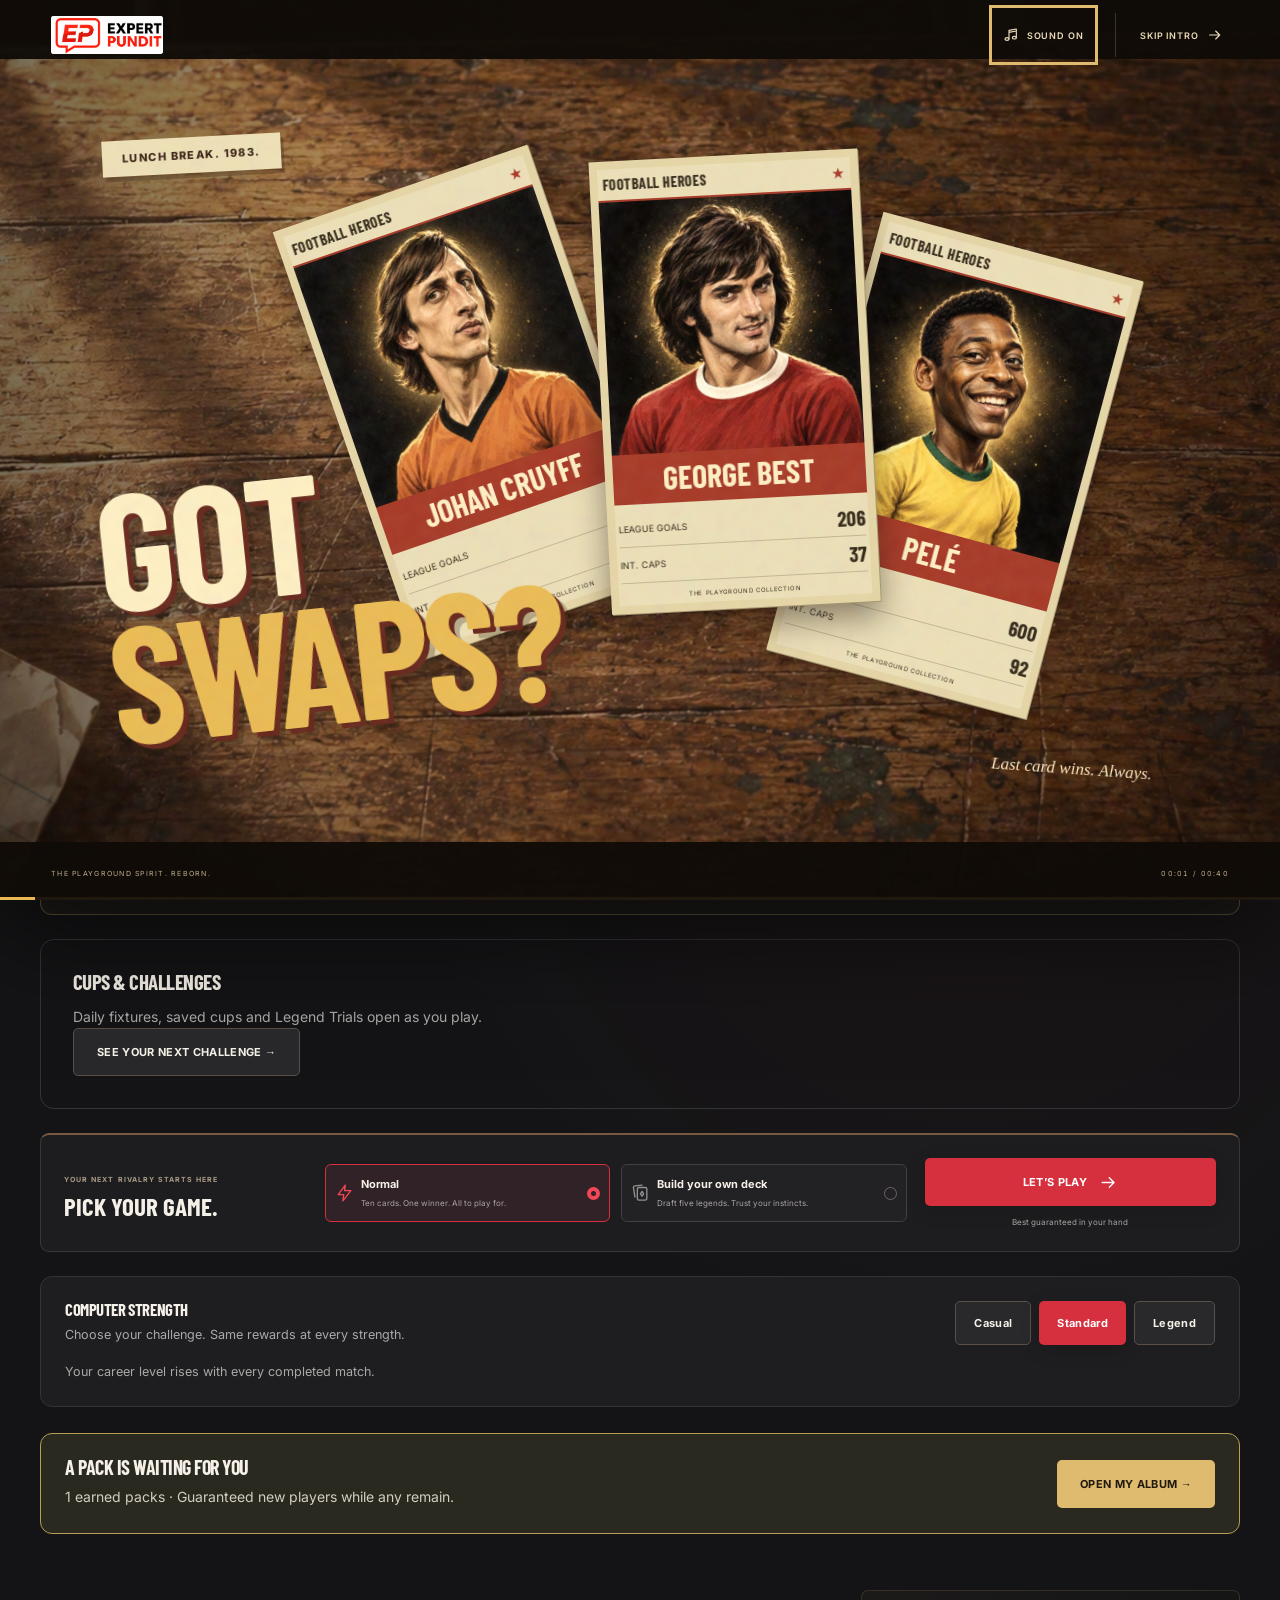
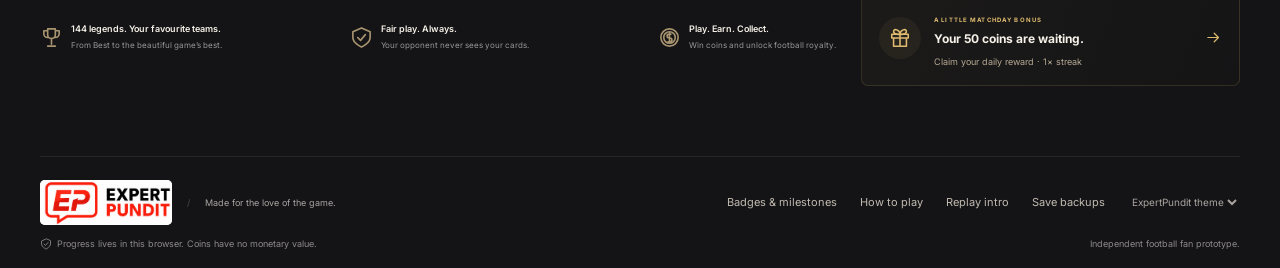
==== commit 0b276107: "Release eight-team album and solo competitions" ====
--- a/index.html
+++ b/index.html
@@ -9,8 +9,8 @@
       content="Football's greatest. Your next great rivalry. Play Legends Duel, a free browser card game with 24 illustrated football legends."
     />
     <title>Legends Duel — Football's greatest. Your call.</title>
-    <script type="module" crossorigin src="./assets/index-DKVk9jza.js"></script>
-    <link rel="stylesheet" crossorigin href="./assets/style-Dn4O6WS_.css">
+    <script type="module" crossorigin src="./assets/index-BPQXyd1J.js"></script>
+    <link rel="stylesheet" crossorigin href="./assets/style-C2_hVJ6e.css">
   </head>
   <body>
     <a class="skip-link" href="#main">Skip to game</a>
--- a/assets/style-C2_hVJ6e.css
+++ b/assets/style-C2_hVJ6e.css
@@ -0,0 +1 @@
+@font-face{font-family:Barlow Condensed;font-style:normal;font-weight:700;font-display:swap;src:url(./barlow-condensed-latin-ext-CwuXbfVR.woff2) format("woff2");unicode-range:U+0100-02BA,U+02BD-02C5,U+02C7-02CC,U+02CE-02D7,U+02DD-02FF,U+0304,U+0308,U+0329,U+1D00-1DBF,U+1E00-1E9F,U+1EF2-1EFF,U+2020,U+20A0-20AB,U+20AD-20C0,U+2113,U+2C60-2C7F,U+A720-A7FF}@font-face{font-family:Barlow Condensed;font-style:normal;font-weight:700;font-display:swap;src:url(./barlow-condensed-latin-v1xN8_Wq.woff2) format("woff2");unicode-range:U+0000-00FF,U+0131,U+0152-0153,U+02BB-02BC,U+02C6,U+02DA,U+02DC,U+0304,U+0308,U+0329,U+2000-206F,U+20AC,U+2122,U+2191,U+2193,U+2212,U+2215,U+FEFF,U+FFFD}@font-face{font-family:Inter;font-style:normal;font-weight:100 900;font-display:swap;src:url(./inter-latin-ext-DO1Apj_S.woff2) format("woff2");unicode-range:U+0100-02BA,U+02BD-02C5,U+02C7-02CC,U+02CE-02D7,U+02DD-02FF,U+0304,U+0308,U+0329,U+1D00-1DBF,U+1E00-1E9F,U+1EF2-1EFF,U+2020,U+20A0-20AB,U+20AD-20C0,U+2113,U+2C60-2C7F,U+A720-A7FF}@font-face{font-family:Inter;font-style:normal;font-weight:100 900;font-display:swap;src:url(./inter-latin-Dx4kXJAl.woff2) format("woff2");unicode-range:U+0000-00FF,U+0131,U+0152-0153,U+02BB-02BC,U+02C6,U+02DA,U+02DC,U+0304,U+0308,U+0329,U+2000-206F,U+20AC,U+2122,U+2191,U+2193,U+2212,U+2215,U+FEFF,U+FFFD}:root{color-scheme:dark;--background: #141416;--surface: #1e1e21;--border: #343437;--text: #f6f1e8;--muted: #aaa8a7;--accent: #d62f3e;--accent-bright: #f44755;--gold: #dfbb70;--heading: "Barlow Condensed", Impact, "Arial Narrow", sans-serif;font-family:Inter,Arial,sans-serif;font-size:14px;color:var(--text);background:var(--background)}*{box-sizing:border-box}body{margin:0;min-width:320px;background:radial-gradient(ellipse at 76% 28%,#65262922,transparent 45%),var(--background)}button,input,select{font:inherit}button{color:inherit;cursor:pointer}button,a,input,select,summary{-webkit-tap-highlight-color:transparent}button{border:0;background:none}button:disabled{cursor:default;opacity:.55}button:not(:disabled),a{touch-action:manipulation}button:not(:disabled):hover{filter:brightness(1.12)}button:focus-visible,a:focus-visible,input:focus-visible,select:focus-visible,summary:focus-visible{outline:3px solid var(--gold);outline-offset:5px}a{color:var(--gold)}img{max-width:100%;object-fit:cover}h1,h2,h3,p{margin:0}h1,h2{font-family:var(--heading);font-weight:700;line-height:.99;letter-spacing:-.025em}h1 em,h2 em{font-style:normal;color:var(--gold)}p{color:var(--muted);line-height:1.7}.icon{width:22px;height:22px;flex-shrink:0;vertical-align:middle}.sr-only{position:absolute;width:1px;height:1px;margin:-1px;padding:0;overflow:hidden;clip:rect(0,0,0,0);white-space:nowrap;border:0}.skip-link{position:fixed;top:-60px;left:20px;z-index:30;padding:14px;background:var(--gold);color:#111}.skip-link:focus{top:10px}.site-header{border-bottom:1px solid #ffffff12;background:#121214ee;position:relative;z-index:5}.header-inner{max-width:1320px;padding:0 40px;min-height:90px;margin:auto;display:flex;align-items:center;justify-content:space-between;gap:25px}.brandmark{display:flex;align-items:center;gap:12px;text-align:left;padding:8px 0;font-family:var(--heading);font-size:25px;letter-spacing:.015em;line-height:1;white-space:nowrap}.brandmark b{color:var(--gold);font-weight:700}.brandmark small{display:block;color:#999697;font-family:Inter,sans-serif;font-size:8px;letter-spacing:.24em;margin-top:8px}.brand-crest{width:43px;height:49px;background:var(--accent);clip-path:polygon(0 0,100% 0,100% 72%,50% 100%,0 72%);display:grid;place-items:center;color:#fff3df}.brand-crest .icon{width:25px;height:25px;margin-top:-6px}nav{display:flex;align-self:stretch;gap:30px}.nav-link{display:flex;align-items:center;gap:8px;position:relative;color:var(--muted);padding:6px 3px;font-size:12px;font-weight:600}.nav-link .icon{width:17px;height:17px}.nav-link.active{color:var(--text)}.nav-link.active:after{content:"";position:absolute;bottom:0;height:3px;background:var(--accent);left:0;right:0}.header-wallet{display:flex;align-items:center;gap:18px}.level-pill{color:#9c9999;font-size:9px;letter-spacing:.08em;padding-right:18px;border-right:1px solid var(--border);white-space:nowrap}.level-pill b{color:var(--text);font-size:13px;padding-left:4px}.coin-balance{display:flex;align-items:center;gap:7px;font-size:14px;color:var(--gold)}.coin-balance .icon{width:23px;height:23px}.daily-icon{display:grid;place-items:center;width:43px;height:43px;border-radius:7px;border:1px solid var(--border);color:var(--gold);position:relative}.has-reward:after{content:"";width:6px;height:6px;border-radius:50%;background:var(--accent-bright);position:absolute;top:7px;right:7px}.main-content{max-width:1240px;margin:0 auto;padding:40px 0 70px;min-height:calc(100vh - 220px)}.home-main{padding-top:0}.eyebrow{display:inline-flex;align-items:center;gap:9px;font-size:9px;letter-spacing:.22em;font-weight:700;color:var(--gold)}.live-dot{height:5px;width:5px;border-radius:50%;background:var(--accent-bright);box-shadow:0 0 12px #f4475544;display:inline-block;flex-shrink:0}.home-hero{overflow:clip;min-height:586px;display:grid;grid-template-columns:.85fr 1.15fr;position:relative}.hero-copy{padding:57px 0 42px;z-index:2}.hero-copy h1{font-size:clamp(58px,6.7vw,90px);margin:25px 0 22px;line-height:.9;letter-spacing:-.013em}.hero-copy h1 em{color:var(--gold)}.hero-copy p{font-size:13px;line-height:1.85}.learn-link{display:flex;align-items:center;gap:9px;padding:15px 0;margin-top:11px;font-size:10px;font-weight:600;color:#d7d0c4}.learn-link>.icon:first-child{border:1px solid #645843;border-radius:50%;padding:5px;width:26px;height:26px;color:var(--gold)}.learn-link>.icon:last-child{width:15px;margin-left:3px}.hero-art{position:relative;min-width:0;display:flex;align-items:center;justify-content:center;isolation:isolate}.hero-art:before{content:"";position:absolute;width:140%;height:66%;top:21%;left:-25%;z-index:-1;background:radial-gradient(ellipse,color-mix(in srgb,var(--accent) 20%,transparent),transparent 68%)}.hero-art:after{content:"";position:absolute;border:1px solid #dfbb7014;width:110%;height:250px;border-radius:50%;transform:perspective(340px) rotateX(64deg);bottom:18px;left:-5%;box-shadow:0 0 0 35px #ffffff02,0 0 0 70px #ffffff02;z-index:-1}.hero-ghost{position:absolute;top:22px;left:3%;font-family:var(--heading);color:transparent;-webkit-text-stroke:1px #ffffff08;font-size:128px;letter-spacing:.025em;z-index:-1}.spotlight{position:absolute;width:150px;height:470px;filter:blur(13px);background:linear-gradient(#fff4d908,transparent);top:-30px;z-index:-1}.spotlight-one{left:-5%;transform:rotate(-30deg)}.spotlight-two{right:-3%;transform:rotate(30deg)}.hero-cards{position:relative;width:620px;height:470px;margin-top:22px}.hero-card{position:absolute;width:237px;filter:drop-shadow(0 18px 22px #0009)}.hero-card-left{left:6%;top:41px;transform:rotate(-13deg)}.hero-card-right{right:2%;top:44px;transform:rotate(13deg)}.hero-card-front{left:calc(50% - 118px);top:6px;z-index:2;transform:rotate(-2deg)}.hero-card .player-card{box-shadow:none}.hero-caption{display:flex;align-items:center;justify-content:center;gap:13px;font-size:8px;font-weight:600;letter-spacing:.22em;color:#c2aa7c;position:absolute;bottom:40px;left:0;right:0}.gold-line{display:block;width:30px;height:1px;background:#b4975d55}.player-card{width:100%;overflow:hidden;position:relative;border:1px solid #ad8a50;border-radius:13px 13px 17px 17px;padding:7px;background:linear-gradient(135deg,#b09a69,#594728 12%,#e4c991 23%,#76603a 35%,#31281d 52%,#b89351 73%,#fae1ad 84%,#665231);box-shadow:0 10px 30px #0005,inset 0 0 0 2px #141416}.player-card:after{pointer-events:none;content:"";position:absolute;inset:2px;border:1px solid #edd29366;border-radius:10px 10px 14px 14px}.card-topline{background:#1c1a18;display:flex;justify-content:space-between;align-items:center;font-size:8px;padding:9px 11px;letter-spacing:.22em;color:#e0c794;border-radius:7px 7px 0 0}.card-topline .icon{height:10px;width:10px}.portrait-wrap{aspect-ratio:1 / .82;position:relative;overflow:hidden;background:#211c17}.portrait-wrap img{width:100%;height:100%;object-position:center 30%;display:block}.portrait-wrap:after{content:"";position:absolute;inset:0;background:linear-gradient(transparent 60%,#141416);pointer-events:none}.card-position{position:absolute;left:12px;top:10px;font-family:var(--heading);font-size:22px;text-shadow:0 2px 5px #000;z-index:1}.card-flag{position:absolute;right:12px;top:12px;font-size:20px;z-index:1;filter:drop-shadow(0 1px 3px #0009)}.card-identity{background:#141416;text-align:center;padding:0 8px 13px;position:relative;margin-top:-1px}.card-firstname{text-transform:uppercase;font-size:9px;letter-spacing:.2em;font-weight:600;color:#e9dcc5}.card-identity h3{text-transform:uppercase;font-family:var(--heading);font-size:38px;line-height:1.15;color:#f2deb3;margin:0}.card-era{color:#a99c87;font-size:8px;letter-spacing:.13em}.card-stats{background:#19191b;padding:3px 11px 8px}.stat-row{display:flex;align-items:center;justify-content:space-between;width:100%;min-height:37px;gap:8px;border-bottom:1px solid #ffffff0c;color:#c8c4bd;font-size:11px;padding:5px 3px}.stat-row:last-child{border-bottom:0}.stat-row strong{color:#f3eee5;font-variant-numeric:tabular-nums;font-size:16px;font-weight:700}.stat-row small{font-size:8px;color:#c5b491;margin-left:2px}.stat-row .icon{width:14px;height:14px;color:var(--gold)}.stat-row>span{flex:1;text-align:left}.stat-row kbd{display:inline-grid;place-items:center;border:1px solid #6c5d44;color:#d1b77e;width:20px;height:20px;border-radius:4px;margin-right:8px;font-family:inherit;font-size:10px}button.stat-row{min-height:43px;border-radius:4px;transition:background .15s}button.stat-row:hover,.stat-row.selected-stat{background:#dfbb7020;color:#fff3d9}.stat-row.selected-stat strong{color:var(--gold)}.card-detail{display:flex;justify-content:center;gap:5px;align-items:center;background:#141416;width:100%;font-size:9px;min-height:44px;color:#c3bba9;border-top:1px solid #77623e;border-radius:0 0 9px 9px}.card-detail .icon{width:12px;height:12px}.card-edition{background:#171717;border-top:1px solid #675332;color:#c5a469;display:flex;gap:13px;justify-content:center;align-items:center;padding:10px 0;font-size:7px;letter-spacing:.16em;border-radius:0 0 9px 9px}.card-edition .icon{width:8px;height:8px}.compact-card .card-stats{display:grid;grid-template-columns:1fr 1fr;column-gap:13px;padding:6px 11px 10px}.compact-card .stat-row{display:flex;gap:5px;font-size:8px;min-height:27px}.compact-card .stat-row strong{font-size:14px}.compact-card .stat-row small{font-size:7px}.compact-card .card-identity{padding-bottom:8px}.compact-card .card-identity h3{font-size:32px}.compact-card .portrait-wrap{aspect-ratio:1 / .87}.mythic{background:linear-gradient(135deg,#e5bf6d,#765114 15%,#ffeab0 27%,#94722e 43%,#d1a549 65%,#fce8ad 82%,#735020)}.kickoff-panel{background:#1d1d20;border:1px solid #3a3534;border-top:2px solid #785a41;border-radius:9px;padding:26px;display:grid;grid-template-columns:1fr 2.45fr 1.2fr;gap:25px;align-items:center;position:relative;z-index:3}.kickoff-heading .eyebrow{font-size:7px;letter-spacing:.15em;color:#a99c84}.kickoff-heading h2{font-size:29px;margin-top:9px;letter-spacing:0}.mode-options{display:flex;gap:11px}.mode-option{flex:1;border:1px solid #424044;border-radius:6px;padding:14px 12px;text-align:left;display:flex;align-items:center;gap:10px;background:#222124;min-width:0}.mode-option.chosen{border-color:var(--accent);background:color-mix(in srgb,var(--accent) 8%,#222124)}.mode-icon{color:#94918f}.chosen .mode-icon{color:var(--accent-bright)}.mode-option b{display:block;font-size:11px;white-space:nowrap}.mode-option small{display:block;font-size:8px;color:#aaa5a5;margin-top:6px;line-height:1.5}.radio-dot{height:13px;width:13px;border:1px solid #716464;border-radius:50%;display:block;flex-shrink:0;margin-left:auto}.chosen .radio-dot{border:4px solid var(--accent-bright)}.kickoff-action{text-align:center}.button{display:inline-flex;align-items:center;justify-content:center;min-height:48px;padding:12px 23px;gap:12px;border-radius:5px;font-weight:700;font-size:11px;letter-spacing:.03em;transition:transform .15s,background .15s}.button:not(:disabled):active{transform:translateY(1px)}.button.primary{background:var(--accent);color:#fff;box-shadow:0 5px 20px #0002}.button.primary:hover{background:var(--accent-bright)}.button .icon{width:19px;height:19px}.kickoff-action .button{width:100%;white-space:nowrap;font-size:11px}.kickoff-action>span{font-size:8px;color:#aaa5a1;display:block;margin-top:10px;line-height:1.5}.button.secondary{background:#29282a;border:1px solid #59504a}.button.gold-button{background:var(--gold);color:#20190d}.button.equipped{background:#dfbb7015;border:1px solid #77633e;color:var(--gold);opacity:1}.home-bottom{padding-top:30px;display:grid;grid-template-columns:2.1fr 1fr;gap:35px}.feature-strip{display:flex;justify-content:space-between;gap:24px;padding:16px 0;align-items:center}.feature-strip>div{display:flex;align-items:center;gap:10px}.feature-strip>div>.icon{width:23px;height:23px;color:#a89470}.feature-strip b{font-size:10px;display:block;font-weight:600}.feature-strip small{font-size:8px;line-height:1.8;color:#999696;display:block;margin-top:4px}.daily-banner{text-align:left;display:flex;align-items:center;gap:13px;padding:17px;border:1px solid #dfbb7026;background:linear-gradient(110deg,#dfbb700a,#dfbb7002);border-radius:7px}.gift-circle{width:42px;height:42px;border-radius:50%;display:grid;place-items:center;background:#dfbb7010;color:var(--gold);flex-shrink:0}.daily-banner b{display:block;font-size:12px;margin:6px 0 5px}.daily-banner small{color:#b5a892;font-size:9px}.daily-banner .eyebrow{font-size:6px;letter-spacing:.19em}.daily-banner>.icon{width:17px;height:17px;color:var(--gold);margin-left:auto}.site-footer{max-width:1240px;margin:auto;border-top:1px solid #ffffff12;padding:23px 0 17px;display:flex;align-items:center;justify-content:space-between;flex-wrap:wrap;gap:20px;color:#aaa5a2;font-size:9px}.publisher{display:flex;align-items:center;gap:9px}.publisher-logo{width:27px;height:26px;display:inline-grid;place-items:center;background:var(--accent);font-size:12px;font-style:italic;color:#fff}.publisher-logo img{width:27px;height:26px}.footer-divider{color:#494449;padding:0 6px}.site-footer>div{display:flex;gap:23px;align-items:center}.text-button{font-size:11px;color:#c1bab0;min-height:44px;display:inline-flex;align-items:center;justify-content:center;gap:6px;padding:6px 0}.text-button .icon{width:15px;height:15px}.theme-switch select{min-height:44px;color:#aaa4a0;font-size:10px;background:var(--background);border:0;cursor:pointer;max-width:170px}.save-note{width:100%;font-size:9px;line-height:1.7;color:#8d8988;display:flex;gap:5px;align-items:center;margin-top:-9px}.save-note .icon{width:12px;height:12px}.save-note span{margin-left:auto}.page-heading{display:flex;justify-content:space-between;align-items:center;gap:20px;margin:15px 0 34px}.page-heading h1{font-size:62px;margin:12px 0 15px}.page-heading p{font-size:13px}.collection-count{text-align:right}.collection-count strong{font-family:var(--heading);font-size:53px;color:var(--gold)}.collection-count strong span{font-size:26px;color:#777273}.collection-count small{display:block;font-size:8px;letter-spacing:.1em;color:#aaa3a0}.collection-toolbar{display:flex;justify-content:space-between;align-items:center;border-bottom:1px solid var(--border);margin-bottom:17px;gap:20px}.filter-tabs{display:flex;gap:22px}.filter-tabs button{font-size:11px;min-height:52px;padding:8px 0;border-bottom:2px solid transparent;color:#ada5a0}.filter-tabs button.selected{color:var(--gold);border-color:var(--gold)}.search-field{display:flex;align-items:center;gap:7px;padding:5px 13px;background:#ffffff05;border:1px solid var(--border);border-radius:5px;margin-bottom:7px}.search-field .icon{color:#8a8580;width:15px;height:15px}.search-field input{border:0;background:transparent;min-height:30px;color:var(--text);width:170px;font-size:11px}.search-field input::placeholder{color:#aaa}.collection-note{font-size:11px;margin-bottom:24px}.collection-grid{display:grid;grid-template-columns:repeat(4,minmax(0,1fr));gap:30px 25px}.collection-card-action{margin-top:12px;text-align:center}.collection-card-action .button{width:100%}.starter-label{display:block;font-size:9px;letter-spacing:.14em;color:#b1a28c;padding:16px}.collection-item .player-card{transition:transform .2s}.collection-item:hover .player-card{transform:translateY(-4px)}.empty-state{padding:70px;text-align:center}.shop-wallet{border:1px solid #dfbb7033;padding:20px 28px;border-radius:7px;color:var(--gold);font-size:25px;font-weight:700;text-align:center}.shop-wallet small{display:block;font-size:8px;letter-spacing:.18em;margin-top:8px;color:#b0a289}.shop-intro{display:flex;align-items:center;padding:17px 20px;gap:14px;background:#dfbb7006;border:1px solid #dfbb7022;border-radius:6px;margin-bottom:35px}.shop-intro>.icon{color:var(--gold);width:24px;height:24px}.shop-intro p{font-size:11px;flex:1}.shop-intro span{font-size:9px;color:var(--gold);letter-spacing:.08em;flex-shrink:0}.shop-intro i{padding:0 6px}.shop-grid{display:grid;grid-template-columns:repeat(4,minmax(0,1fr));gap:25px}.shop-item .button{width:100%}.legend-tagline{text-align:center;font-size:11px;min-height:60px;padding:14px 3px}.coins-needed{display:block;text-align:center;color:#99908b;font-size:10px;padding-top:12px}.shop-footnote{margin-top:38px;display:flex;align-items:center;justify-content:center;gap:10px;color:#b5aca0;font-size:11px}.shop-footnote>.icon{color:var(--gold)}.arena-header{display:flex;justify-content:space-between;align-items:center;margin-top:-20px;margin-bottom:16px;gap:15px}.arena-header .eyebrow{color:#afa390;font-size:9px}.arena-controls{display:flex;align-items:center;gap:23px}.speed-button{display:flex;align-items:center;gap:5px;min-height:44px;color:#a9a19b;font-size:11px}.speed-button .icon{width:14px;height:14px}.speed-button.enabled{color:var(--gold)}.scoreboard{display:grid;grid-template-columns:1fr 1.1fr 1fr;align-items:center;max-width:990px;margin:0 auto;border:1px solid #ffffff13;border-radius:7px;padding:18px 24px;background:#1d1c1e;gap:30px}.score-player{display:flex;align-items:center;gap:13px}.score-player b{font-size:12px;display:block}.score-player div>span{color:#aaa19a;font-size:10px;display:block;margin-top:5px}.score-player strong{color:var(--text);font-size:15px}.avatar{width:40px;height:40px;border-radius:50%;display:grid;place-items:center;background:color-mix(in srgb,var(--accent) 23%,transparent);border:1px solid var(--accent);color:#f6dad5;font-size:9px;font-weight:700;flex-shrink:0}.cpu-avatar{background:#dfbb7010;color:var(--gold);border-color:#80673c}.cpu-score{text-align:right;justify-content:flex-end}.score-center{text-align:center}.score-center>span{font-size:8px;letter-spacing:.21em;color:#bca67e}.ownership-bar{height:5px;width:100%;background:#807457;border-radius:4px;margin-top:11px;overflow:hidden;display:flex}.ownership-bar i{background:var(--accent-bright);height:5px;transition:width .5s}.ownership-bar b{background:#ddd3ba;height:5px}.turn-banner{text-align:center;padding:25px 0 22px}.turn-banner h1{font-size:33px;letter-spacing:.025em}.turn-banner p{font-size:11px;margin-top:8px}.turn-banner.win-banner h1{color:var(--gold)}.loop-note{display:block;font-size:10px;color:var(--gold);margin:8px 0}.duel-table{display:grid;grid-template-columns:minmax(0,310px) minmax(150px,210px) minmax(0,310px);gap:45px;justify-content:center;position:relative;isolation:isolate}.duel-table:before{content:"";position:absolute;inset:20% 0 -8%;background:radial-gradient(ellipse,#8c5e2222,transparent 65%);z-index:-1}.duel-side{min-width:0}.side-label{display:flex;align-items:center;gap:7px;justify-content:flex-start;padding:0 3px 12px;font-size:8px;letter-spacing:.14em;color:#b4aaa0}.side-label b{font-size:7px;color:var(--gold);margin-left:auto;letter-spacing:.07em}.duel-center{display:flex;align-items:center;flex-direction:column;justify-content:center;gap:28px}.versus{font-family:var(--heading);font-size:55px;font-style:italic;color:#6c5c43}.higher-wins{color:#a49885;font-size:8px;letter-spacing:.12em}.pot-indicator{display:flex;flex-direction:column;align-items:center;gap:8px;padding:20px;border:1px dashed #6a573a;border-radius:8px;background:#dfbb7006}.pot-indicator>.icon{color:var(--gold)}.pot-indicator strong{font-family:var(--heading);font-size:28px}.pot-indicator span{font-size:7px;letter-spacing:.12em;color:#b7a685}.duel-center .button{width:100%;font-size:10px;padding:13px}.comparison{text-align:center;width:100%}.comparison>span{display:block;color:var(--gold);font-size:10px}.comparison strong{display:flex;align-items:center;justify-content:center;gap:12px;font-family:var(--heading);font-size:42px;margin-top:12px}.comparison strong i{color:#6c635a;font-style:normal;font-size:25px}.winning-number{color:var(--gold)}.comparison small{color:#a9997e;font-size:10px}.card-back{min-height:601px;display:flex;flex-direction:column;justify-content:center;align-items:center;isolation:isolate;color:var(--gold)}.card-back:before{position:absolute;content:"";inset:7px;border-radius:8px;background:#212021;z-index:-2}.back-pattern{position:absolute;inset:9px;background:repeating-linear-gradient(45deg,transparent 0 17px,#dfbb7009 17px 18px),repeating-linear-gradient(-45deg,transparent 0 17px,#dfbb7009 17px 18px);z-index:-1;border-radius:8px}.back-crest{display:flex;flex-direction:column;align-items:center;padding:35px 30px;background:#1c1b1b;border:1px solid #c3a065;outline:1px solid #705a32;outline-offset:7px;clip-path:polygon(-10% -10%,110% -10%,110% 70%,50% 110%,-10% 70%)}.back-crest>.icon{width:38px;height:38px;margin-bottom:20px}.back-crest>span{font-family:var(--heading);font-size:33px;line-height:.95;text-align:center;letter-spacing:.03em}.back-crest b{font-size:61px}.back-crest i{font-size:6px;font-style:normal;letter-spacing:.25em;margin-top:20px}.back-footer{position:absolute;bottom:35px;letter-spacing:.24em;font-size:8px;color:#b2986c}.arena-tip{text-align:center;margin:28px 0 0;font-size:10px}.arena-tip .icon{width:13px;height:13px;margin-right:5px}.round-revealed .opponent-side .player-card{animation:reveal .4s ease-out}.round-revealed .human-side .player-card{animation:capture .45s ease-out}.dealt .player-card{animation:deal .45s ease-out}@keyframes reveal{0%{transform:rotateY(80deg) scale(.96);opacity:.2}to{transform:rotateY(0) scale(1);opacity:1}}@keyframes capture{50%{transform:translateY(-9px);box-shadow:0 0 25px #dfbb7044}}@keyframes deal{0%{transform:translateY(16px);opacity:.3}to{transform:translateY(0);opacity:1}}.match-end{text-align:center;max-width:720px;margin:25px auto}.end-trophy{width:85px;height:85px;display:grid;place-items:center;color:var(--gold);background:#dfbb700c;border:1px solid #dfbb7033;border-radius:50%;margin:0 auto 24px}.end-trophy .icon{width:43px;height:43px}.match-end h1{font-size:76px;margin:20px 0}.match-end p{font-size:13px}.end-stats{display:flex;justify-content:center;margin:35px 0;padding:25px;border-top:1px solid var(--border);border-bottom:1px solid var(--border);gap:60px}.end-stats strong{display:block;font-family:var(--heading);font-size:43px;color:var(--gold)}.end-stats span{font-size:8px;letter-spacing:.1em;color:#aea18d}.match-end>.button{width:260px}.match-end>.text-button{display:flex;margin:7px auto}.draft-heading{text-align:center;padding:20px 0}.draft-heading h1{font-size:51px;margin:15px 0}.draft-heading p{font-size:12px}.draft-note{font-size:10px;color:#b1a48c;display:block;margin-top:12px;line-height:1.8}.draft-rosters{max-width:800px;margin:8px auto 30px;display:grid;grid-template-columns:1fr 1fr;gap:60px}.draft-rosters>div>b{font-size:9px;letter-spacing:.13em;color:#bfb39e;display:block;margin-bottom:12px}.draft-rosters b>span{color:var(--gold);float:right}.picked-players{display:flex;gap:8px;justify-content:space-between}.picked-players img{width:52px;height:52px;border:1px solid #b79453;border-radius:5px}.empty-pick{width:52px;height:52px;border:1px dashed #524a41;border-radius:5px;display:grid;place-items:center;color:#7e7161;font-family:var(--heading);font-size:22px}.draft-grid{display:grid;grid-template-columns:repeat(5,minmax(0,1fr));gap:18px}.draft-pick{display:flex;flex-direction:column;align-items:center;padding:5px;border:1px solid #9c7c46;background:#1e1c1b;border-radius:8px;overflow:hidden;text-align:center;transition:transform .2s}.draft-pick:not(:disabled):hover{transform:translateY(-4px);border-color:var(--gold)}.draft-pick>img{width:100%;height:auto;aspect-ratio:1;border-radius:4px}.draft-player-meta{color:#c6b18b;font-size:10px;margin:11px 0 7px}.draft-pick strong{font-family:var(--heading);text-transform:uppercase;font-size:22px;line-height:1.1}.draft-pick small{font-size:9px;color:#b4a591;margin:7px 0 13px}.pick-label{background:#dfbb7014;color:var(--gold);width:100%;padding:10px;font-size:8px;letter-spacing:.07em}.pick-label .icon{height:11px;width:11px;margin-left:6px}.draft-ready{text-align:center;padding:50px 0}.storage-notice,.portable-notice{background:#534326;color:#ffe9be;padding:10px 20px;text-align:center;font-size:11px;line-height:1.5}.storage-notice .icon{width:15px;height:15px;margin-right:5px}.portable-notice{background:#25231e;color:#c1b08e;font-size:10px}#toast{position:fixed;bottom:25px;left:50%;transform:translate(-50%,20px);opacity:0;pointer-events:none;background:#eee4d1;color:#262019;font-size:12px;padding:15px 23px;border-radius:6px;box-shadow:0 8px 40px #0008;z-index:20;transition:.2s;max-width:calc(100vw - 30px);width:max-content;text-align:center;line-height:1.5}#toast.visible{opacity:1;transform:translate(-50%)}dialog{color:var(--text);background:#201e1e;border:1px solid #6d5a3d;border-radius:13px;padding:42px;width:min(620px,calc(100vw - 32px));max-height:calc(100dvh - 40px);overflow:auto;box-shadow:0 30px 100px #0009;text-align:center}dialog::backdrop{background:#0a0909cd;-webkit-backdrop-filter:blur(5px);backdrop-filter:blur(5px)}dialog h2{font-size:48px;margin:15px 0 18px}dialog>p{font-size:12px}dialog>.button{width:100%;margin-top:17px}.modal-close{position:absolute;right:9px;top:9px;width:44px;height:44px;display:grid;place-items:center;color:#b7a891}.modal-close .icon{width:20px;height:20px}.modal-icon{margin:0 auto 20px;color:var(--gold)}.modal-icon .icon{width:40px;height:40px}.modal-footnote{font-size:10px;color:#a89c8a;line-height:1.7;margin-top:20px}.streak-days{display:flex;gap:9px;margin:28px 0 8px}.streak-days>div{flex:1;display:flex;align-items:center;flex-direction:column;padding:15px 6px;gap:10px;border:1px solid #5f5141;border-radius:6px;background:#ffffff03}.streak-days small{font-size:8px;color:#b8ab95;letter-spacing:.07em}.streak-days .icon{width:24px;height:24px;color:#be9c60}.streak-days b{font-size:16px}.streak-days .today{background:#dfbb7014;border-color:var(--gold)}.streak-days .today b{color:var(--gold)}.detail-header{display:flex;align-items:center;gap:18px;text-align:left;margin:0 0 25px;padding-right:12px}.detail-header img{width:90px;height:90px;border-radius:7px;border:1px solid #a58248;flex-shrink:0}.detail-header h2{font-size:34px;margin:9px 0}.detail-header .eyebrow{font-size:7px;letter-spacing:.09em}.detail-header p{font-size:10px}.detail-stats{text-align:left}.detail-stats section{padding:17px 0;border-top:1px solid #514537}.detail-stats section>div{display:flex;justify-content:space-between;align-items:center;gap:20px}.detail-stats h3{font-size:13px}.detail-stats strong{font-family:var(--heading);font-size:28px;color:var(--gold)}.detail-stats p{font-size:11px;margin:7px 0}.detail-stats a{font-size:10px;line-height:1.7;display:inline-block;padding:7px 0}.detail-stats .source-note{font-size:10px;color:#aaa092}.counting-notes{text-align:left;font-size:11px;border-top:1px solid #514537;padding-top:12px;margin-top:15px}.counting-notes summary{padding:12px 0;cursor:pointer;color:var(--gold)}.counting-notes p,.counting-notes li{line-height:1.8;color:#bcb2a2;margin-bottom:9px}.counting-notes ul{padding-left:20px}.rules-list{text-align:left;padding-left:21px;font-size:12px;color:#bbb1a2;line-height:1.9}.rules-list li{padding-left:6px;margin:13px 0}.rules-list b{display:block;color:#ede3d1}.tutorial-card{display:flex;align-items:center;justify-content:center;gap:20px;padding:20px}.tutorial-card img{border-radius:7px;border:1px solid #cfa45b}.tutorial-card strong{font-family:var(--heading);font-size:30px}.tutorial-choices{display:grid;gap:10px}.tutorial-choices .button{justify-content:space-between}.tutorial-choices b{color:var(--gold);font-size:19px}.tutorial-skip{margin-top:10px}.tutorial-result{display:flex;justify-content:center;align-items:center;gap:22px;margin:22px 0}.tutorial-result>div{display:flex;flex-direction:column;align-items:center;gap:6px}.tutorial-result img{width:95px;height:95px;border-radius:5px;border:1px solid #b6975e}.tutorial-result b{font-family:var(--heading);font-size:35px;color:var(--gold)}.tutorial-result span{font-size:10px;color:#b6a78e}.tutorial-final{margin:25px 0}.tutorial-final>.icon{width:50px;height:50px;color:var(--gold);margin-bottom:15px}.tutorial-final p{font-size:12px;margin:12px 0}.fast-mode *,.fast-mode *:before,.fast-mode *:after{animation-duration:.05s!important;transition-duration:.05s!important}@media(min-width:1500px){.main-content,.site-footer{max-width:1280px}.header-inner{max-width:1360px}.home-hero{min-height:640px}.hero-copy{padding-top:72px}.hero-copy h1{font-size:98px}.hero-cards{transform:scale(1.08)}}@media(max-width:1320px){.main-content,.site-footer{margin-left:40px;margin-right:40px}.header-inner{padding-left:40px;padding-right:40px}.kickoff-panel{grid-template-columns:1fr 2.4fr 1.2fr;gap:18px;padding:23px}.kickoff-heading h2{font-size:25px}.mode-option{gap:7px;padding:12px 9px}.mode-option .icon{width:19px}.hero-card{width:219px}.hero-card-front{left:calc(50% - 109px)}.hero-card-left{left:2%}.hero-card-right{right:-1%}.hero-cards{height:440px}.hero-caption{bottom:44px}.hero-copy h1{font-size:82px}.hero-ghost{font-size:110px}.home-bottom{gap:25px}.feature-strip{gap:18px}.feature-strip>div{gap:8px}.feature-strip b{font-size:9px}.feature-strip small{font-size:8px}.duel-table{gap:30px}}@media(max-width:1050px){.header-inner{gap:15px}nav{gap:18px}.header-wallet{gap:12px}.level-pill{display:none}.home-hero{grid-template-columns:.85fr 1.15fr;min-height:540px}.hero-copy h1{font-size:73px}.hero-copy p{font-size:12px}.hero-card{width:186px}.hero-card-front{left:calc(50% - 93px)}.hero-card .compact-card .stat-row{font-size:7px}.hero-card .compact-card .card-stats{column-gap:8px;padding-left:7px;padding-right:7px}.hero-card .card-identity h3{font-size:28px}.hero-card .card-topline{font-size:6px}.hero-card .card-edition{font-size:5px}.hero-cards{height:380px}.hero-ghost{font-size:87px;top:44px}.hero-caption{bottom:49px;font-size:6px}.kickoff-panel{grid-template-columns:1fr 3fr;gap:18px}.kickoff-action{grid-column:1 / -1;display:flex;flex-direction:row-reverse;align-items:center;justify-content:space-between;gap:20px}.kickoff-action .button{width:250px}.kickoff-action>span{margin-top:0;font-size:10px}.home-bottom{grid-template-columns:1fr;gap:14px}.feature-strip{justify-content:space-around}.feature-strip b{font-size:11px}.feature-strip small{font-size:9px}.daily-banner{max-width:none;padding:18px 24px}.daily-banner b{font-size:14px}.daily-banner .eyebrow{font-size:8px}.daily-banner small{font-size:10px}.collection-grid,.shop-grid{grid-template-columns:repeat(3,minmax(0,1fr));gap:20px}.shop-grid .shop-item:last-child{grid-column:2}.page-heading h1{font-size:52px}.duel-table{grid-template-columns:minmax(0,290px) 140px minmax(0,290px);gap:24px}.card-back{min-height:582px}.duel-center .button{font-size:9px;gap:7px;padding:13px 8px}.scoreboard{gap:18px}.draft-grid{grid-template-columns:repeat(5,minmax(0,1fr));gap:12px}.draft-pick strong{font-size:19px}.draft-pick .pick-label{font-size:7px}.shop-intro span{display:none}}@media(max-width:800px){.main-content,.site-footer{margin-left:24px;margin-right:24px}.header-inner{padding-left:24px;padding-right:24px;min-height:80px}.brandmark{font-size:22px;gap:8px}.brand-crest{width:35px;height:42px}.brandmark small{font-size:6px}nav{gap:13px}.nav-link{font-size:10px}.nav-link .icon{display:none}.header-wallet{gap:10px}.coin-balance{font-size:12px}.coin-balance .icon{width:19px}.daily-icon{width:36px;height:36px}.home-hero{min-height:505px}.hero-copy{padding-top:48px}.hero-copy h1{font-size:63px;margin-top:20px}.hero-copy .eyebrow{font-size:7px}.hero-copy p{font-size:10px}.learn-link{font-size:8px;gap:6px}.hero-card{width:158px}.hero-card-front{left:calc(50% - 79px)}.hero-cards{height:340px}.hero-card-left{top:35px;left:1%}.hero-card-right{top:35px;right:-1%}.hero-card .card-stats{padding-bottom:5px}.hero-card .stat-row{min-height:23px}.hero-card .stat-row strong{font-size:11px}.hero-card .card-identity h3{font-size:26px}.hero-card .card-identity{padding-bottom:6px}.hero-card .card-firstname{font-size:7px}.hero-card .card-era{font-size:6px}.hero-card .card-topline{font-size:5px;padding:6px 7px}.hero-card .card-position{font-size:16px}.hero-card .card-flag{font-size:17px}.hero-card .card-edition{font-size:4px;letter-spacing:.08em;gap:5px;padding:7px 0}.hero-ghost{font-size:70px;top:40px}.hero-caption{bottom:57px;font-size:5px;gap:6px}.gold-line{width:15px}.kickoff-panel{grid-template-columns:1fr}.kickoff-heading{display:flex;justify-content:space-between;align-items:center;gap:20px}.kickoff-heading h2{margin-top:0}.kickoff-heading .eyebrow{font-size:8px}.mode-option{padding:14px}.mode-option b{font-size:12px}.mode-option small{font-size:9px}.home-bottom{padding-top:20px}.feature-strip{gap:14px}.feature-strip>div{flex-direction:column;align-items:flex-start}.feature-strip b{font-size:10px}.feature-strip small{font-size:8px}.collection-grid,.shop-grid{grid-template-columns:repeat(2,minmax(0,1fr));gap:25px}.shop-grid .shop-item:last-child{grid-column:auto}.site-footer{padding-top:17px}.publisher{font-size:8px}.site-footer>div{gap:13px}.save-note span{display:none}.duel-table{grid-template-columns:1fr 1fr;gap:25px}.duel-center{grid-column:1 / -1;grid-row:2;flex-direction:row;gap:25px;min-height:70px}.duel-center .versus{font-size:32px}.pot-indicator{flex-direction:row;border:0;background:none;padding:5px;gap:10px}.pot-indicator span{font-size:9px}.pot-indicator strong{font-size:25px}.duel-center .higher-wins{display:none}.comparison{width:auto}.comparison strong{margin-top:5px;font-size:32px}.duel-center .button{max-width:200px;font-size:11px}.scoreboard{grid-template-columns:1fr 1fr;gap:13px;padding:17px}.score-center{grid-column:1 / -1;grid-row:2}.score-center>span{display:none}.ownership-bar{margin-top:0}.card-back{min-height:570px;height:calc(100% - 23px)}.draft-heading h1{font-size:43px}.draft-grid{grid-template-columns:repeat(3,minmax(0,1fr));gap:16px}.draft-rosters{gap:30px}.picked-players img,.empty-pick{width:43px;height:43px}.collection-toolbar{flex-wrap:wrap;gap:6px}.collection-toolbar .search-field{margin-left:auto}.page-heading{margin-top:0}.shop-wallet{padding:17px;font-size:21px}.shop-wallet .icon{width:18px}}@media(max-width:560px){.header-inner{padding:14px 20px 0;flex-wrap:wrap;justify-content:space-between;gap:10px}.brandmark{padding:0;font-size:23px}.brandmark small{font-size:7px}.brand-crest{width:36px;height:43px}.header-wallet{gap:13px}.coin-balance{font-size:13px}.daily-icon{min-width:44px;min-height:44px}nav{order:3;width:100%;justify-content:center;gap:0;min-height:50px}.nav-link{flex:1;justify-content:center;font-size:11px;gap:7px}.nav-link .icon{display:block;width:15px;height:15px}.main-content{margin-left:20px;margin-right:20px;padding:28px 0 40px}.home-main{padding-top:0}.home-hero{grid-template-columns:1fr;min-height:auto}.hero-copy{padding:35px 0 0;text-align:center}.hero-copy .eyebrow{font-size:7px}.hero-copy h1{font-size:65px;margin:20px 0 17px;line-height:.94}.hero-copy h1 br:nth-child(2){display:none}.hero-copy h1 em{display:block}.hero-copy h1 em br{display:revert}.hero-copy p{font-size:12px}.learn-link{font-size:10px;justify-content:center;width:100%;margin-top:7px;padding:10px 0}.hero-art{height:386px;margin-top:-2px}.hero-cards{width:340px;height:338px;margin-top:0;transform:scale(.88)}.hero-card{width:167px}.hero-card-front{left:calc(50% - 83px);top:0}.hero-card-left{left:1%;top:37px;transform:rotate(-12deg)}.hero-card-right{right:1%;top:37px;transform:rotate(12deg)}.hero-ghost{display:none}.hero-caption{bottom:9px;font-size:6px}.hero-art:after{bottom:-35px;width:95%;left:2.5%;height:200px}.hero-art:before{left:-5%;width:110%}.spotlight{display:none}.kickoff-panel{padding:20px 16px;margin-top:23px;gap:16px;border-radius:8px}.kickoff-heading{display:block;text-align:center}.kickoff-heading .eyebrow{font-size:7px}.kickoff-heading h2{margin-top:8px;font-size:31px}.mode-options{flex-direction:column;gap:10px}.mode-option{padding:15px;gap:13px}.mode-option .icon{width:23px;height:23px}.mode-option b{font-size:12px}.mode-option small{font-size:9px}.kickoff-action{flex-direction:column;gap:10px}.kickoff-action .button{width:100%;min-height:51px;font-size:12px}.kickoff-action>span{font-size:9px}.feature-strip{padding:5px 0 15px;display:grid;grid-template-columns:1fr;gap:17px}.feature-strip>div{flex-direction:row;align-items:center;gap:14px}.feature-strip b{font-size:11px}.feature-strip small{font-size:9px;margin-top:1px}.feature-strip>div>.icon{width:22px;height:22px}.home-bottom{gap:12px;padding-top:28px}.daily-banner{padding:17px 14px;gap:11px}.daily-banner .eyebrow{font-size:6px}.daily-banner b{font-size:12px}.daily-banner small{font-size:9px}.daily-banner>.icon{width:16px}.gift-circle{width:36px;height:36px}.site-footer{margin-left:20px;margin-right:20px;gap:12px;padding-top:18px}.publisher{font-size:9px;gap:7px;flex-wrap:wrap}.publisher-logo{width:24px;height:24px}.footer-divider{padding:0}.site-footer>div{justify-content:space-between;width:100%}.save-note{font-size:8px;align-items:flex-start;margin-top:0}.save-note .icon{flex-shrink:0;margin-top:2px}.page-heading{align-items:flex-start;gap:12px;margin:5px 0 24px}.page-heading h1{font-size:43px;margin-top:11px;line-height:1}.page-heading h1 em{display:block}.page-heading p{font-size:11px}.page-heading .eyebrow{font-size:7px}.collection-count{padding-top:22px}.collection-count strong{font-size:35px}.collection-count strong span{font-size:19px}.collection-count small{font-size:6px;white-space:nowrap}.collection-toolbar{display:block;margin-bottom:14px}.filter-tabs{justify-content:space-between;gap:10px}.filter-tabs button{font-size:10px;min-height:45px}.search-field{width:100%;margin-top:10px}.search-field input{width:100%;min-height:33px}.collection-note{font-size:10px;line-height:1.8}.collection-grid,.shop-grid{grid-template-columns:repeat(2,minmax(0,1fr));gap:18px 12px}.compact-card{padding:5px;border-radius:10px}.compact-card .card-topline{font-size:5px;padding:7px 6px;letter-spacing:.12em}.compact-card .card-position{font-size:17px;left:8px;top:7px}.compact-card .card-flag{font-size:17px;top:7px;right:8px}.compact-card .card-firstname{font-size:6px;letter-spacing:.13em}.compact-card .card-identity h3{font-size:24px;overflow-wrap:anywhere}.compact-card .card-era{font-size:6px}.compact-card .card-identity{padding-left:3px;padding-right:3px}.compact-card .card-stats{padding:2px 6px 6px;gap:0 7px}.compact-card .stat-row{min-height:26px;font-size:7px;gap:3px}.compact-card .stat-row strong{font-size:11px}.compact-card .stat-row small{font-size:6px;margin-left:0}.compact-card .card-detail{font-size:7px;min-height:44px;gap:3px}.compact-card .card-detail .icon{width:10px;height:10px}.collection-card-action{margin-top:8px}.collection-card-action .button,.shop-item .button{padding:10px 5px;gap:6px;font-size:9px;min-height:44px}.collection-card-action .button .icon,.shop-item .button .icon{width:15px;height:15px}.starter-label{font-size:7px;padding:14px 0}.shop-wallet{padding:13px 12px;font-size:19px;margin-top:19px;white-space:nowrap}.shop-wallet small{font-size:6px}.shop-intro{padding:13px;gap:12px;margin-bottom:22px}.shop-intro p{font-size:10px;line-height:1.8}.shop-intro .icon{width:20px;height:20px}.legend-tagline{font-size:10px;padding:11px 0;min-height:57px}.coins-needed{font-size:8px;line-height:1.6;padding-top:7px}.shop-footnote{font-size:10px;line-height:1.7;flex-wrap:wrap;gap:6px;text-align:center;margin-top:26px}.arena-header{margin-top:-15px;margin-bottom:12px;gap:10px;flex-wrap:wrap}.arena-header .text-button{font-size:10px}.arena-header>.eyebrow{order:3;width:100%;text-align:center;justify-content:center;font-size:8px;margin-top:-4px}.arena-controls{margin-left:auto;gap:16px}.scoreboard{padding:13px 12px;gap:13px 8px}.score-player{gap:8px}.score-player b{font-size:10px}.score-player div>span{font-size:8px;margin-top:5px}.score-player strong{font-size:13px}.avatar{width:32px;height:32px;font-size:7px}.turn-banner{padding:22px 0 19px}.turn-banner h1{font-size:27px}.turn-banner p{font-size:10px;line-height:1.65;margin-top:7px}.duel-table{gap:15px 13px}.side-label{font-size:6px;letter-spacing:.1em;padding-bottom:9px;gap:4px}.side-label b{font-size:5px;letter-spacing:0}.side-label .live-dot{width:4px;height:4px}.duel-side .player-card{padding:5px;border-radius:10px}.duel-side .card-topline{font-size:5px;letter-spacing:.08em;padding:7px 6px}.duel-side .card-topline .icon{width:8px;height:8px}.duel-side .card-position{font-size:17px;left:7px;top:7px}.duel-side .card-flag{font-size:17px;right:7px;top:7px}.duel-side .card-firstname{font-size:6px;letter-spacing:.09em}.duel-side .card-identity{padding:0 3px 8px;min-height:59px}.duel-side .card-identity h3{font-size:27px;overflow-wrap:anywhere;line-height:1.1}.duel-side .card-era{font-size:6px}.duel-side .card-stats{padding:2px 5px 5px}.duel-side .stat-row{font-size:9px;padding:7px 3px;min-height:44px;gap:5px}.duel-side .stat-row strong{font-size:15px}.duel-side .stat-row small{font-size:7px}.duel-side .stat-row kbd,.duel-side .stat-row .icon{display:none}.duel-side .card-detail{font-size:7px;gap:3px;min-height:44px}.duel-side .card-detail .icon{width:10px;height:10px}.card-back{min-height:500px;height:calc(100% - 17px)}.card-back:before{inset:5px}.back-pattern{inset:7px}.back-crest{padding:20px 13px}.back-crest .icon{width:25px;height:25px;margin-bottom:13px}.back-crest>span{font-size:20px}.back-crest b{font-size:38px}.back-crest i{font-size:4px;margin-top:11px}.back-footer{font-size:5px;letter-spacing:.13em;bottom:22px}.duel-center{gap:16px;flex-wrap:wrap;min-height:50px}.duel-center>.versus{font-size:29px}.duel-center .comparison{flex:1}.duel-center .comparison>span{font-size:9px}.comparison strong{font-size:30px;gap:9px}.duel-center .button{max-width:none;width:100%;min-height:48px;order:3}.arena-tip{font-size:9px;margin-top:18px}.round-revealed .opponent-side .card-stats .stat-row{min-height:44px}.match-end{margin-top:16px}.match-end h1{font-size:52px}.match-end .eyebrow{font-size:8px}.match-end p{font-size:11px}.end-stats{gap:25px;padding:20px 0;margin:27px 0}.end-stats strong{font-size:35px}.end-stats span{font-size:7px}.draft-heading{padding-top:20px}.draft-heading h1{font-size:39px}.draft-heading p{font-size:11px}.draft-note{font-size:9px}.draft-rosters{gap:16px}.draft-rosters>div>b{font-size:7px;letter-spacing:.05em}.picked-players{gap:4px}.picked-players img,.empty-pick{width:calc((100% - 16px)/5);height:auto;aspect-ratio:1;border-radius:3px}.empty-pick{font-size:15px}.draft-grid{grid-template-columns:repeat(2,minmax(0,1fr));gap:14px}.draft-pick strong{font-size:22px}.draft-pick small{font-size:9px}.draft-pick .pick-label{font-size:8px;min-height:35px}.draft-pick{border-radius:7px}.draft-ready{padding:30px 0}dialog{padding:35px 22px 25px;width:calc(100vw - 24px);max-height:calc(100dvh - 24px)}dialog h2{font-size:41px}dialog>p{font-size:11px}.streak-days{gap:6px}.streak-days>div{padding:13px 4px}.streak-days small{font-size:6px}.streak-days .icon{width:21px;height:21px}.streak-days b{font-size:14px}.detail-header{gap:13px}.detail-header img{width:67px;height:67px}.detail-header h2{font-size:29px}.detail-header .eyebrow{font-size:6px}.detail-header p{font-size:9px}.detail-stats h3{font-size:12px}.detail-stats strong{font-size:27px}.detail-stats p{font-size:10px}.tutorial-result img{width:82px;height:82px}.tutorial-card strong{font-size:27px}}@media(max-width:360px){.main-content,.site-footer{margin-left:14px;margin-right:14px}.header-inner{padding-left:14px;padding-right:14px}.brandmark{font-size:21px}.brand-crest{width:31px;height:38px}.header-wallet{gap:9px}.coin-balance{gap:4px}.hero-copy h1{font-size:57px}.hero-card{width:149px}.hero-card-front{left:calc(50% - 74px)}.hero-cards{width:292px;height:325px}.hero-art{height:350px}.hero-caption{bottom:0;font-size:5px}.hero-card .compact-card .stat-row{font-size:6px}.hero-card .compact-card .card-stats{padding-left:5px;padding-right:5px;column-gap:5px}.hero-card .card-identity h3{font-size:23px}.hero-card .card-edition{padding:5px 0}.compact-card .stat-row{font-size:6px}.compact-card .stat-row strong{font-size:10px}.compact-card .card-identity h3{font-size:21px}.compact-card .card-detail{font-size:6px}.duel-side .stat-row{font-size:8px}.duel-side .stat-row strong{font-size:14px}.duel-side .card-identity h3{font-size:24px}.duel-side .card-firstname{font-size:5px}.duel-side .card-detail{font-size:6px}.card-back{min-height:491px}.collection-count small{white-space:normal;line-height:1.5}.page-heading h1{font-size:38px}}@media(prefers-reduced-motion:reduce){*,*:before,*:after{animation-duration:.001ms!important;transition-duration:.001ms!important;scroll-behavior:auto!important}}.nation-flag{display:inline-block;width:26px;height:18px;border-radius:2px;vertical-align:middle;box-shadow:0 1px 4px #0004}.audio-icon{color:#c0b29b}.audio-options{margin-top:25px;text-align:left}.audio-toggle{display:flex;justify-content:space-between;align-items:center;width:100%;border:1px solid #62513a;border-radius:6px;padding:17px;margin-bottom:12px;min-height:56px;background:#dfbb7007}.audio-toggle>span{display:flex;gap:12px;align-items:center;font-size:12px}.audio-toggle .icon{width:20px;height:20px;color:var(--gold)}.audio-toggle b{font-size:10px;color:#a69a87;border-radius:12px;background:#ffffff09;padding:6px 12px}.audio-toggle[aria-pressed=true] b{background:var(--gold);color:#261d0d}.audio-toggle[aria-pressed=true]{border-color:var(--gold)}.volume-label{display:flex;justify-content:space-between;font-size:11px;margin-top:25px;color:#c4b69e}.volume-label output{color:var(--gold)}#audio-volume{width:100%;height:44px;accent-color:var(--gold);cursor:pointer}.audio-unavailable{color:#eed094;font-size:11px;margin-top:15px}.site-footer>div{flex-wrap:wrap}@media(max-width:560px){.header-wallet .daily-icon:not(.audio-icon){display:none}}.draft-player-meta .nation-flag,.detail-header .nation-flag{width:18px;height:12px;margin-right:4px}@media(max-width:560px){.card-flag .nation-flag{width:21px;height:14px}.duel-side .stat-row{font-size:10px}}@media(max-width:360px){.duel-side .stat-row{font-size:9px}}@media(min-width:801px){.duel-side .card-back{height:calc(100% - 23px)}}@media(min-width:801px)and (max-height:950px){.main-content:has(.duel-table){padding-top:24px}.scoreboard{padding-top:12px;padding-bottom:12px}.turn-banner{padding-top:18px;padding-bottom:14px}.duel-side .portrait-wrap{aspect-ratio:1 / .52}.duel-side .portrait-wrap img{object-position:center 32%}.duel-side .card-identity h3{font-size:32px}.duel-side .card-identity{padding-bottom:8px}.duel-side .card-back{min-height:540px}}.publisher-wordmark{display:inline-block;position:relative;flex-shrink:0;width:132px;aspect-ratio:2.9;overflow:hidden;border-radius:5px;background:#fff;vertical-align:middle}.publisher-wordmark img{display:block;width:100%;height:100%;object-fit:contain}.publisher-wordmark.padded-wordmark img{position:absolute;width:132%;height:auto;max-width:none;left:50%;top:50%;transform:translate(-50%,-50%)}.brandmark.has-logo{flex-direction:column;gap:0;padding:8px 0}.brandmark.has-logo .publisher-wordmark{width:168px}.brandmark.has-logo small{margin-top:5px;font-size:7px;letter-spacing:.25em;color:var(--gold)}@media(max-width:560px){.brandmark.has-logo{padding:0}.brandmark.has-logo .publisher-wordmark{width:148px}.publisher>.publisher-wordmark{width:116px}}@media(max-width:360px){.brandmark.has-logo .publisher-wordmark{width:138px}}.match-guide{display:flex;justify-content:space-between;align-items:center;gap:16px;margin:0 auto 18px;max-width:990px;padding:14px 18px;border:1px solid #dfbb7038;border-radius:8px;background:#dfbb7009}.match-guide p{font-size:12px;line-height:1.6;margin:0}.match-guide b{color:var(--text)}.match-guide button{flex-shrink:0;min-height:44px;color:var(--gold)}.turn-banner>p{max-width:720px;margin:10px auto 0;font-size:14px;line-height:1.65}.chosen-category{display:flex;flex-wrap:wrap;align-items:center;justify-content:center;gap:8px 16px;margin:0 auto 12px;padding:12px 22px;width:fit-content;max-width:100%;background:#dfbb701a;border:1px solid var(--gold);border-radius:8px}.chosen-category span{font-size:12px;color:var(--text)}.chosen-category strong{font-size:24px;color:var(--gold)}.round-values{display:flex;align-items:center;justify-content:center;gap:20px;margin:12px 0}.round-values span{font-size:12px;color:var(--muted)}.round-values b{display:block;font-size:28px;color:var(--text);margin-top:4px}.round-values i{font-size:12px;font-style:normal}.turn-banner .next-instruction{color:var(--gold);font-size:12px}.next-round{flex-wrap:wrap}.next-round small{display:block;flex-basis:100%;font-size:10px;font-weight:500;text-transform:none;letter-spacing:0}@media(max-width:560px){.match-guide{flex-direction:column;gap:4px;text-align:center;padding:10px 12px}.match-guide p{font-size:11px}.turn-banner h1{font-size:27px}.turn-banner>p{font-size:12px}.chosen-category{padding:10px 14px;gap:4px 12px}.chosen-category strong{font-size:20px}.round-values{gap:18px}.round-values span{font-size:11px}}#modal[data-kind=tutorial]{width:min(1120px,calc(100vw - 24px));padding:30px;text-align:left}.tutorial-heading{padding-right:18px}.tutorial-heading .eyebrow{font-size:10px;line-height:1.6}.tutorial-progress{color:var(--gold);font-size:13px;margin:14px 0 0}.tutorial-heading h2{font-size:38px;line-height:1.12;margin:8px 0 18px}.lesson-progress{display:flex;gap:5px;padding:0;margin:0 0 24px;list-style:none}.lesson-progress li{flex:1;height:4px;background:#ffffff20;border-radius:4px}.lesson-progress li.visited{background:var(--gold)}.lesson-progress li[aria-current]{background:var(--accent)}.tutorial-layout{display:grid;grid-template-columns:.9fr 1.3fr;gap:26px;align-items:start}.tutorial-explanation{font-size:15px;line-height:1.65}.tutorial-explanation>p{margin:0 0 16px;color:#d4cec4;font-size:inherit;line-height:inherit}.tutorial-explanation b{color:#fff7e8}.tutorial-takeaway{display:flex;gap:12px;background:#dfbd7310;border-left:3px solid var(--gold);padding:14px}.tutorial-takeaway>.icon{flex:0 0 20px;color:var(--gold);margin-top:3px}.tutorial-takeaway p{margin:0;font-size:13px;line-height:1.6;color:#e2cd9d}.tutorial-figure{margin:0;min-width:0}.tutorial-image-scroll{overflow:auto;border:1px solid #83704b;border-radius:7px;background:#121212}.tutorial-screenshot{display:block;width:100%;height:auto}.tutorial-figure.is-zoomed .tutorial-image-scroll{max-height:60dvh}.tutorial-figure.is-zoomed .tutorial-screenshot{min-width:1024px}.tutorial-figure figcaption{font-size:11px;line-height:1.6;color:#b8b2a8;margin-top:6px}.tutorial-figure figcaption button{min-height:44px;color:var(--gold);text-decoration:underline;padding:8px 0;display:inline}.tutorial-navigation{position:sticky;bottom:-30px;background:#201e1ef5;display:flex;justify-content:space-between;gap:12px;padding:16px 0;margin-top:12px;z-index:1;border-top:1px solid #ffffff18}.tutorial-navigation .button{min-height:48px;padding:13px 20px;line-height:1.5}#modal[data-kind=tutorial] .tutorial-skip{display:block;margin:4px auto 0;min-height:44px;text-decoration:underline}.tutorial-checklist{margin:0 0 18px;padding-left:22px;color:#d4cec4}.tutorial-checklist li{margin-bottom:10px;padding-left:3px}@media(max-width:700px){#modal[data-kind=tutorial]{padding:22px 16px 16px;max-height:calc(100dvh - 24px)}.tutorial-heading{padding-right:20px}.tutorial-heading .eyebrow{font-size:8px;letter-spacing:1.2px}.tutorial-heading h2{font-size:29px}.tutorial-layout{grid-template-columns:minmax(0,1fr);gap:18px}.tutorial-explanation{font-size:14px}.tutorial-navigation{bottom:-16px;gap:8px;padding:12px 0}.tutorial-navigation .button{padding:12px;font-size:10px}.tutorial-navigation .button.primary{flex:1}}.tutorial-heading h2:focus{outline:none}.match-preferences{margin-top:24px;padding:24px;border:1px solid var(--border);border-radius:12px;background:var(--surface);display:flex;flex-wrap:wrap;align-items:center;justify-content:space-between;gap:16px}.match-preferences h2{font-size:1.2rem;margin:0 0 6px}.match-preferences p{margin:0;font-size:.9rem}.difficulty-options{display:flex;flex-wrap:wrap;gap:8px}.difficulty-options .button{min-height:44px;padding:10px 18px}.difficulty-note{flex-basis:100%}.backup-actions{display:grid;gap:14px;margin:22px 0}.backup-file{display:grid;gap:10px;font-weight:600}.backup-file input{width:100%;min-width:0;padding:12px 0}.backup-comparison{display:grid;grid-template-columns:1fr 1fr;gap:16px}.backup-comparison h3{font-size:1rem}#backup-error{color:#ffabb2;overflow-wrap:anywhere}@media(max-width:480px){.match-preferences{padding:18px}.difficulty-options{width:100%}.difficulty-options .button{flex:1;padding:10px 8px}.backup-comparison{grid-template-columns:1fr;gap:0}}.stat-pick-hint{margin:0 8px 4px;padding:9px 6px;border-radius:5px;background:var(--gold);color:#191610;text-align:center;font-size:12px;font-weight:800;line-height:1.4}.selectable-card .card-stats{display:grid;gap:5px}.selectable-card button.stat-row{min-height:44px;padding:7px 6px;border:1px solid #c7a76480;background:#dfbb7010;cursor:pointer}.selectable-card button.stat-row:hover,.selectable-card button.stat-row:focus-visible{background:#dfbb7030;outline:2px solid var(--gold);outline-offset:1px}.selectable-card button.stat-row:active{background:#dfbb7050}@media(max-width:600px){.duel-side.selectable-card .stat-row .icon,.duel-side .selectable-card .stat-row .icon{display:block;width:12px;height:12px;flex:0 0 12px}.stat-pick-hint{font-size:11px}}.rivalry-intro,.rivalry-setup{padding:clamp(18px,4vw,36px);border:1px solid #c7a76460;border-radius:12px;background:#1c1b18;margin:24px 0}.rivalry-setup{max-width:800px}.rivalry-setup label{display:block;margin:16px 0;font-weight:700}.rivalry-setup select{display:block;width:100%;min-height:48px;margin-top:8px;padding:8px;color:var(--cream);background:#292724;border:1px solid #c7a76480;border-radius:6px}.rivalry-setup fieldset{margin:24px 0;padding:16px;border:1px solid #c7a76460}.rivalry-setup fieldset label{display:flex;align-items:center;gap:12px;min-height:44px}.rivalry-setup input{width:22px;height:22px;accent-color:var(--gold)}.rivalry-setup p,.rivalry-intro p{line-height:1.6;color:#c8c4bd;margin:12px 0 20px}.album-rewards,.tray-heading,.album-navigation{display:flex;align-items:center;justify-content:space-between;gap:20px}.album-rewards{margin:26px 0;padding:24px;border:1px solid #b99c57;border-radius:12px;background:#29291f}.album-rewards h2,.sticker-tray h2{font-size:20px;margin:0 0 8px}.album-rewards p,.sticker-tray p{margin:0;color:#d3cec0;font-size:14px;line-height:1.6}.sticker-tray{padding:24px;background:#1e292a;border-radius:12px;margin:24px 0}.tray-heading span{color:#e9c76e;margin-left:12px}.tray-stickers{display:flex;gap:16px;overflow-x:auto;padding:18px 2px 4px}.loose-sticker{flex:0 0 106px;background:#fff9e8;color:#302b22;padding:4px;border:1px solid #c8bd9c;box-shadow:2px 3px #0003}.loose-sticker img{width:96px;height:96px;object-fit:cover}.loose-sticker span{display:block;padding:5px 0;font-size:12px;font-weight:700}.album-navigation{margin:30px 0 18px}.album-navigation label{display:flex;gap:8px;align-items:center;font-size:12px}.album-navigation select{min-height:44px;max-width:240px;background:#1e292a;color:#fff9e8;border:1px solid #857957;padding:8px}.album-paper{color:#322f25;padding:32px;background:repeating-linear-gradient(0deg,#8a714505 0,#8a714505 1px,transparent 1px,transparent 4px),linear-gradient(90deg,#e6dcc0,#fcf3da 4%,#f5ebd1 97%,#d8ccac);box-shadow:6px 6px #9d8a63,12px 12px #2a302a;border-radius:3px}.album-paper>header{border-bottom:2px solid #9f8a5e;margin-bottom:28px;padding-bottom:20px}.album-paper>header>span{letter-spacing:2px;font-size:11px}.album-paper>header h2{font-family:Georgia,serif;font-size:36px;margin:8px 0}.album-paper>header p{margin:0;font-size:13px}.album-slots{display:grid;grid-template-columns:repeat(3,minmax(0,1fr));gap:28px}.album-slot{min-width:0;position:relative;text-align:center}.sticker-number{display:block;margin-bottom:8px;text-align:left;font-family:Georgia,serif;font-size:15px}.sticker-space{aspect-ratio:1;border:2px dashed #b1a383;display:flex;flex-direction:column;justify-content:center;align-items:center;gap:20px;padding:12px;background:#d6c8a92b}.sticker-space>span{font-size:11px;letter-spacing:2px;color:#6c6046}.sticker-space .button,.sticker-space .text-button{color:#493913;white-space:normal;border-color:#9a844e;min-height:44px}.stuck-sticker{display:block;padding:5px;width:100%;background:#fffaf0;border:1px solid #b5a684;transform:rotate(-1deg);box-shadow:2px 4px 4px #4a381d33;animation:sticker-stick .22s ease-out}.album-slot:nth-child(2n) .stuck-sticker{transform:rotate(1deg)}.stuck-sticker img{display:block;width:100%;height:auto;aspect-ratio:1;object-fit:cover}.album-slot h3{margin:14px 0 5px;font:700 19px Georgia,serif}.album-slot>p{margin:0;font-size:12px;color:#675d47}.album-facts{min-height:44px;background:none;border:none;text-decoration:underline;color:#51401d;font-size:12px}.album-paper>footer{display:flex;justify-content:space-between;border-top:1px solid #af9c71;margin-top:24px;padding-top:20px;font-size:11px;letter-spacing:1px}.foil-cover{border:3px solid #d9b861}.pack-history{margin:30px 0}.pack-history summary{min-height:44px;cursor:pointer}.pack-history .button{margin:5px}.pack-reveal{display:grid;grid-template-columns:repeat(auto-fit,minmax(130px,1fr));gap:16px;margin:24px 0}.pack-reveal article{background:#faf1d8;color:#342d1d;padding:6px 6px 12px;text-align:center}.pack-reveal img{width:100%;height:auto}.pack-reveal h3{margin:10px 0;font-size:17px}.pack-reveal span{font-size:10px;letter-spacing:2px}@keyframes sticker-stick{0%{opacity:.5;scale:1.06}to{opacity:1;scale:1}}@media(max-width:767px){.album-rewards{flex-direction:column;align-items:stretch;padding:18px}.album-rewards .button{white-space:normal}.album-navigation{flex-wrap:wrap;gap:10px}.album-navigation label{order:-1;flex:1 1 100%}.album-navigation select{max-width:none;flex:1;min-width:0}.album-navigation .button{padding:12px}.album-paper{padding:22px 16px}.album-paper>header h2{font-size:30px}.album-slots{grid-template-columns:repeat(2,minmax(0,1fr));gap:20px 14px}.sticker-space{gap:12px;padding:8px}.sticker-space .button{padding:10px;font-size:11px}}@media(max-width:389px){.album-slots{grid-template-columns:1fr}.album-paper>footer{gap:10px;font-size:9px}}@media(prefers-reduced-motion:reduce){.stuck-sticker{animation:none}}.unlock-track{list-style:none;padding:0;display:grid;grid-template-columns:repeat(auto-fit,minmax(180px,1fr));gap:12px;margin:24px 0 40px}.unlock-track li{display:flex;flex-direction:column;gap:12px;padding:18px;background:#242e2d;border:1px solid #59645d}.unlock-track li.unlocked{border-color:#d5b967}.unlock-track b,.unlock-track small{font-size:11px;color:#cbb98d}.achievement-grid{display:grid;grid-template-columns:repeat(auto-fit,minmax(230px,1fr));gap:20px}.achievement{padding:24px;background:#202c2c;border:1px solid #52635c;border-radius:8px}.achievement.earned{border-color:#d0ae58}.achievement-badge{font-size:32px;color:#d7bb6a}.achievement h3{margin:10px 0;font-size:20px}.achievement p{font-size:14px;color:#d4d7cc;min-height:64px;line-height:1.6}.achievement progress{width:100%;accent-color:#d7bb6a;display:block;margin:14px 0}.achievement small{font-size:11px;color:#d5bc7d}.earned-backs{margin-top:38px}.earned-backs>div{display:flex;gap:12px;flex-wrap:wrap}.earned-backs p{color:#d3cec0}[data-card-back=world-v1-1] .card-back{background:linear-gradient(135deg,#274934,#122b24);border-color:#d7c28a}[data-card-back=world-v1-2] .card-back{background:linear-gradient(135deg,#652f2c,#301c24);border-color:#ddb78a}[data-card-back=world-v1-3] .card-back{background:linear-gradient(135deg,#294c71,#112c45);border-color:#c1d2d3}[data-card-back=world-v1-4] .card-back{background:linear-gradient(135deg,#695122,#30281b);border-color:#f2d379}.album-paper>header p,.album-paper>header>span{color:#635438}.sticker-space .button{background:#eadbb4;color:#3d311b}.sticker-space .button:hover{background:#e1cc96}.career-biography{max-width:68ch;margin:2rem auto}.career-biography p{line-height:1.8;color:var(--muted, #c3c5c9)}.career-biography h3{margin-top:1.8rem;color:var(--gold, #e6bd66)}.career-biography a{display:block;padding:.55rem 0;overflow-wrap:anywhere}.career-timeline{list-style:none;padding:0}.career-timeline li{display:grid;grid-template-columns:7rem 1fr;gap:.75rem;padding:.7rem 0;border-bottom:1px solid #38383a}@media(max-width:390px){.career-timeline li{grid-template-columns:1fr;gap:.15rem}}[data-card-back^=england] .card-back{background:repeating-linear-gradient(0deg,#d6c9b0 0 15px,#b93636 15px 22px)}[data-card-back^=germany] .card-back{background:linear-gradient(#222 0 33%,#a92330 33% 67%,#c29f44 67%)}[data-card-back^=manchester-united] .card-back{background:repeating-linear-gradient(135deg,#832626 0 22px,#272528 22px 28px)}[data-card-back^=liverpool] .card-back{background:repeating-linear-gradient(45deg,#792a30 0 20px,#d9cba4 20px 22px)}.career-biography .biography-notice{padding:1rem;border-left:4px solid #d2ae59;background:#f2e7c6;color:#382c1b;font-weight:600}.match-album-reward{max-width:38rem;margin:1.6rem auto;padding:1.25rem;border:1px solid #87703b;border-radius:12px;background:#24241f}.match-album-reward h2{font-size:1.25rem;color:#e8c878}.match-end .match-album-reward p{margin:.8rem auto}.match-end .match-album-reward .match-badge-note{font-size:.85rem;line-height:1.6;color:#c6c6bd}.competition-panel,.competition-invitation{padding:clamp(18px,3vw,32px);border:1px solid var(--border);border-radius:14px;background:var(--panel);margin:24px 0}.competition-panel h2,.competition-invitation h2{margin:0 0 12px}.competition-panel p,.competition-invitation p{line-height:1.65}.cup-entry label{display:grid;gap:8px;margin:18px 0}.cup-entry select{padding:12px;min-height:44px;background:#242521;color:#faf3e4;border:1px solid #81755c;border-radius:5px;width:100%}.cup-table-wrap{overflow-x:auto}.cup-table{width:100%;border-collapse:collapse;font-size:.9rem}.cup-table caption{text-align:left;margin:15px 0}.cup-table th,.cup-table td{text-align:center;padding:10px 5px;border-bottom:1px solid #625740}.cup-table th:first-child{text-align:left}.cup-table .your-team{color:#f2cc77}.trial-list{display:grid;grid-template-columns:repeat(auto-fit,minmax(min(100%,260px),1fr));gap:24px}.trial-list article{padding:16px;border:1px solid #625740;border-radius:8px}.competition-panel summary{padding:14px 0;min-height:44px;cursor:pointer}.competition-context{padding:16px;background:#f3e6be;color:#24392f;border-radius:8px;margin-bottom:16px}.competition-context p{margin:4px 0}.intro-open,.intro-open body{overflow:hidden}dialog.intro-dialog{position:fixed;inset:0;width:100vw;height:100dvh;max-height:none;max-width:none;margin:0;border:0;border-radius:0;padding:0;overflow:hidden;background:#22170e;color:#fff2c9;isolation:isolate}.intro-dialog::backdrop{background:#181008}.intro-desk{position:absolute;inset:-4%;background-size:cover;background-position:center;z-index:-5;animation:desk-drift 40s linear forwards;filter:saturate(.78)}.intro-vignette{position:absolute;inset:0;background:radial-gradient(ellipse at 42% 38%,transparent 15%,#20100844 60%,#100804d9 100%),linear-gradient(90deg,#180d0577,transparent 60%);z-index:-4}.intro-grain{pointer-events:none;position:absolute;inset:-50%;z-index:8;opacity:.08;background-image:url("data:image/svg+xml,%3Csvg viewBox='0 0 140 140' xmlns='http://www.w3.org/2000/svg'%3E%3Cfilter id='grain'%3E%3CfeTurbulence type='fractalNoise' baseFrequency='.82' numOctaves='3' stitchTiles='stitch'/%3E%3C/filter%3E%3Cpath fill='%23fff' filter='url(%23grain)' d='M0 0h140v140H0z'/%3E%3C/svg%3E");animation:film-grain .25s steps(2) infinite}.intro-letterbox{position:absolute;left:0;right:0;height:6.5vh;background:#100c08f5;z-index:9;pointer-events:none}.intro-letterbox-top{top:0}.intro-letterbox-bottom{bottom:0}.intro-controls{position:absolute;z-index:12;left:4vw;right:4vw;top:13px;height:44px;display:flex;align-items:center;justify-content:space-between;gap:15px}.intro-presents{color:#e7d3a6;font-size:9px;font-weight:700;letter-spacing:.25em}.intro-controls>div{display:flex;align-items:center;gap:25px}.intro-controls button{color:#ecdcba;font-size:9px;letter-spacing:.1em;font-weight:600;height:44px;display:flex;align-items:center;gap:8px}.intro-controls .icon{width:16px;height:16px}.intro-skip{border-left:1px solid #f4d6a135;padding-left:24px}.intro-sound[aria-pressed=true]{color:#ffcf64}.intro-scenes{position:absolute;inset:6.5vh 0}.intro-scene{position:absolute;inset:0;display:none;overflow:hidden}.intro-dialog[data-scene="0"] .intro-scene-0,.intro-dialog[data-scene="1"] .intro-scene-1,.intro-dialog[data-scene="2"] .intro-scene-2,.intro-dialog[data-scene="3"] .intro-scene-3,.intro-dialog[data-scene="4"] .intro-scene-4{display:block;animation:scene-arrive .35s ease-out both}.paper-label{display:inline-block;color:#3c2417;padding:11px 20px;background:#efe1b7;box-shadow:3px 5px #361e0c55;font-size:11px;font-weight:800;letter-spacing:.13em;transform:rotate(-3deg)}.intro-date{position:absolute;top:10%;left:8%;z-index:5;animation:paper-slap .35s cubic-bezier(.3,1.5,.5,1) both}.intro-first-cards{position:absolute;inset:5% 3% 3% 28%}.retro-card{width:clamp(170px,21vw,285px);background:#ede0b8;border:8px solid #e6d6a6;color:#342919;box-shadow:1px 1px #a5956f,0 15px 30px #170b0677;text-align:center;position:absolute;padding:0;transform-origin:50% 75%}.retro-edition{display:flex;justify-content:space-between;padding:6px 5px;border-bottom:2px solid #a73926;font-family:var(--heading);font-size:15px;letter-spacing:.03em;text-align:left}.retro-edition span{color:#a73926}.retro-card img{width:100%;aspect-ratio:1;display:block;filter:sepia(.22) saturate(.82) contrast(1.07)}.retro-name{font-family:var(--heading);text-transform:uppercase;font-size:clamp(22px,2.5vw,36px);line-height:1;background:#a73926;color:#fff0c4;padding:8px 4px 10px}.retro-facts{padding:7px 3px}.retro-facts span{display:flex;align-items:center;justify-content:space-between;font-size:9px;padding:5px 0;border-bottom:1px solid #55452944}.retro-facts b{font-family:var(--heading);font-size:21px}.retro-card small{font-size:6px;letter-spacing:.11em;display:block;padding:2px 0 6px}.intro-first-cards .retro-card-0{top:10%;left:2%;transform:rotate(-19deg);animation:intro-deal-left .5s .1s cubic-bezier(.2,.8,.3,1.2) both}.intro-first-cards .retro-card-1{top:19%;left:49%;transform:rotate(15deg);animation:intro-deal-right .5s .22s cubic-bezier(.2,.8,.3,1.2) both}.intro-first-cards .retro-card-2{top:8%;left:28%;transform:rotate(-3deg);animation:intro-deal-front .45s .36s cubic-bezier(.2,.8,.3,1.2) both}.intro-got-swaps{position:absolute;left:8%;bottom:15%;text-align:left;z-index:5;font-size:clamp(100px,13vw,192px);line-height:.8;color:#fff0c4;text-shadow:5px 5px 0 #67271b,10px 10px 0 #1a120940;transform:rotate(-6deg);animation:title-punch .55s .15s cubic-bezier(.3,1.4,.4,1) both}.intro-got-swaps em{font-style:normal;color:#ebbc54}.intro-pencil-note{position:absolute;bottom:8%;right:10%;font-size:17px;font-style:italic;font-family:Georgia,serif;color:#ffe8bc;transform:rotate(4deg)}.intro-footer{position:absolute;bottom:14px;left:4vw;right:4vw;height:25px;display:flex;align-items:center;justify-content:space-between;z-index:12;font-size:7px;letter-spacing:.18em;color:#bfae8c}.intro-time{font-variant-numeric:tabular-nums}.intro-progress{position:absolute;bottom:0;left:0;right:0;height:3px;background:#654e2833;z-index:14}.intro-progress i{display:block;height:100%;background:#eab954;width:0}.memory-paper{position:absolute;top:8%;left:11%;width:43%;padding:5vh 4vw;background:repeating-linear-gradient(transparent,transparent 29px,#6b8d9b24 29px,#6b8d9b24 30px),#eee0b6;color:#2f3029;box-shadow:5px 10px 35px #190f0c77;transform:rotate(-4deg);animation:note-arrive .6s ease-out both;text-align:left}.memory-paper .paper-label{font-size:8px;box-shadow:none;padding:0;transform:none;background:none;color:#9d382a}.memory-paper h2{font-size:clamp(40px,5vw,78px);line-height:1.03;margin:20px 0}.memory-paper h2 em{color:#a73926}.memory-paper p{font-family:Georgia,serif;color:#655b44;font-style:italic;font-size:16px;margin-top:22px}.memory-card{position:absolute;right:11%;top:18%;width:26%;transform:rotate(11deg)}.memory-card .retro-card{width:100%;position:relative}.intro-doodle{position:absolute;right:13%;bottom:7%;color:#e7c174;font-family:Georgia,serif;font-size:40px;transform:rotate(8deg)}.intro-scene-2{background:radial-gradient(ellipse at 50% 40%,#352818aa,#17130df2 75%)}.intro-chapter{position:absolute;top:7%;left:5%;right:5%;text-align:center;font-size:10px;letter-spacing:.3em;z-index:4;color:#dac399}.intro-lineup{position:absolute;inset:0}.intro-spotlight{position:absolute;inset:5% 0 0;display:none;text-align:center}.intro-spotlight img{height:100%;width:auto;aspect-ratio:1;max-width:none;object-fit:cover;-webkit-mask-image:linear-gradient(transparent,black 12%,black 70%,transparent 100%);mask-image:linear-gradient(transparent,black 12%,black 70%,transparent 100%);filter:saturate(.85)}.intro-player-name{position:absolute;bottom:13%;left:0;right:0;font-family:var(--heading);font-size:clamp(88px,16vw,220px);text-transform:uppercase;letter-spacing:-.02em;line-height:1;color:#f0c666;text-shadow:0 4px 40px #000}.intro-dialog[data-spotlight="0"] [data-spotlight="0"],.intro-dialog[data-spotlight="1"] [data-spotlight="1"],.intro-dialog[data-spotlight="2"] [data-spotlight="2"],.intro-dialog[data-spotlight="3"] [data-spotlight="3"]{display:block;animation:legend-arrive .4s ease-out both}.intro-legacy{position:absolute;bottom:5%;left:0;right:0;text-align:center;font-size:9px;letter-spacing:.3em;color:#cbb88e}.intro-action-words{position:absolute;left:8%;top:14%;width:55%;text-align:left;z-index:3}.intro-action-words h2{color:#fff0ce;font-size:clamp(45px,6.5vw,96px);line-height:1.04;margin-top:28px;text-shadow:4px 4px 0 #27180f66}.intro-action-words h2 em{color:#eabd5b}.intro-action-words p{font-size:15px;line-height:1.7;color:#e7d6b5;margin-top:20px}.intro-duel-cards{position:absolute;right:4%;top:18%;width:46%;height:75%}.intro-duel-cards .retro-card{width:55%}.intro-duel-cards .retro-card-0{top:0;left:0;transform:rotate(-13deg);animation:intro-deal-left .55s ease-out both}.intro-duel-cards .retro-card-1{top:12%;right:0;transform:rotate(13deg);animation:intro-deal-right .55s .15s ease-out both}.intro-versus{position:absolute;top:35%;left:43%;font-family:var(--heading);font-size:75px;font-style:italic;color:#ffe28c;text-shadow:4px 4px #7d3020}.intro-scene-4{text-align:center;background:radial-gradient(ellipse at 50% 45%,#26180f66,#171008c9 85%);padding:4vh 20px}.intro-title-badge{display:inline-flex;align-items:center;gap:13px;color:#f2d293;font-size:13px;font-weight:800;letter-spacing:.3em;margin-bottom:16px}.intro-title-badge .icon{width:29px;height:29px}.intro-final-title{font-size:clamp(88px,13vw,174px);line-height:.83;letter-spacing:-.025em;color:#f4e4bc;text-shadow:4px 5px 0 #a23b29,7px 9px 0 #261a13}.intro-final-title em{color:#e6b455}.intro-title-rule{width:240px;max-width:50vw;height:3px;background:#f0c56b;margin:24px auto 20px;transform:rotate(-2deg)}.intro-tagline{color:#f6e3bd;font-size:clamp(14px,1.6vw,23px);line-height:1.5;font-family:Georgia,serif;font-style:italic}.intro-mobile-break{display:none}.intro-game-title{display:block;font-size:7px;letter-spacing:.24em;margin-top:12px;color:#c6ad80}.intro-play{display:flex;gap:18px;justify-content:center;align-items:center;margin:24px auto 0;padding:15px 38px;min-height:52px;background:#bd3b2b;box-shadow:3px 4px #6a2b1c;color:#fff2ce;font-size:12px;font-weight:800;letter-spacing:.12em;transform:rotate(-2deg)}.intro-play .icon{width:19px}.intro-one-off{display:block;margin-top:21px;font-size:7px;color:#cbb38b;letter-spacing:.12em}@keyframes desk-drift{0%{transform:scale(1.03) translate(-1%)}to{transform:scale(1.1) translate(1%,1%)}}@keyframes film-grain{0%,to{transform:translate(0)}25%{transform:translate(-2%,1%)}50%{transform:translate(1%,-2%)}75%{transform:translate(-1%,-1%)}}@keyframes scene-arrive{0%{opacity:0}to{opacity:1}}@keyframes intro-deal-left{0%{transform:translate(-100vw,-30vh) rotate(-60deg)}}@keyframes intro-deal-right{0%{transform:translate(100vw,-20vh) rotate(50deg)}}@keyframes intro-deal-front{0%{transform:translateY(-100vh) rotate(23deg) scale(1.3)}}@keyframes paper-slap{0%{transform:scale(1.8) rotate(-15deg);opacity:0}}@keyframes title-punch{0%{transform:rotate(-12deg) scale(1.9);opacity:0}}@keyframes note-arrive{0%{transform:translate(-100%,-20%) rotate(-25deg)}}@keyframes legend-arrive{0%{opacity:.3;transform:scale(1.09)}}@media(max-height:740px)and (min-width:701px){.intro-scene-4{padding-top:3vh}.intro-final-title{font-size:min(19vh,150px)}.intro-title-badge{margin-bottom:13px;font-size:11px}.intro-title-rule{margin:18px auto 15px}.intro-play{margin-top:16px}.intro-one-off{margin-top:15px}.intro-title-badge .icon{width:23px;height:23px}.retro-card{width:min(21vw,30vh)}.intro-controls{top:2px}.intro-footer{bottom:7px}.memory-paper{top:4%;padding-top:3vh;padding-bottom:3vh}.memory-paper h2{font-size:8vh}.memory-card{width:26vh}}@media(max-width:700px){.intro-controls{top:7px;left:18px;right:18px}.intro-presents{font-size:6px;letter-spacing:.12em;max-width:80px;line-height:1.8}.intro-controls>div{gap:12px}.intro-controls button{font-size:7px;gap:5px}.intro-skip{padding-left:12px}.intro-controls .icon{width:13px;height:13px}.intro-letterbox{height:62px}.intro-letterbox-bottom{height:46px}.intro-scenes{inset:62px 0 46px}.intro-footer{left:18px;right:18px;bottom:9px;font-size:5px;letter-spacing:.1em}.intro-date{top:6%;left:10%;font-size:9px;padding:9px 13px}.intro-first-cards{inset:8% -7% 2% 0}.retro-card{width:42vw;border-width:5px}.retro-edition{font-size:10px;padding:5px 3px}.retro-name{font-size:23px;padding:7px 2px}.retro-facts{padding:4px 1px}.retro-facts span{font-size:6px;padding:3px 0}.retro-facts b{font-size:17px}.retro-card small{font-size:4px}.intro-first-cards .retro-card-0{left:3%;top:17%}.intro-first-cards .retro-card-1{left:52%;top:23%}.intro-first-cards .retro-card-2{left:27%;top:10%}.intro-got-swaps{font-size:clamp(96px,25vw,150px);bottom:14%;left:7%;line-height:.83}.intro-pencil-note{font-size:12px;bottom:7%;right:8%}.memory-paper{width:76%;left:9%;top:7%;padding:6vw;z-index:2}.memory-paper .paper-label{font-size:6px}.memory-paper h2{font-size:clamp(33px,9vw,55px);margin:17px 0}.memory-paper p{font-size:12px;margin-top:12px}.memory-card{top:auto;bottom:7%;right:8%;width:38%;z-index:3}.intro-doodle{right:auto;left:9%;bottom:10%;font-size:24px}.intro-chapter{top:7%;font-size:7px;letter-spacing:.12em}.intro-spotlight{inset:14% 0 10%}.intro-spotlight img{width:130%;height:auto;aspect-ratio:1;margin-left:-15%}.intro-player-name{font-size:clamp(64px,20vw,130px);bottom:10%}.intro-legacy{font-size:6px;letter-spacing:.13em;bottom:9%}.intro-action-words{left:8%;top:7%;width:87%}.intro-action-words .paper-label{font-size:7px;padding:9px 13px}.intro-action-words h2{font-size:clamp(36px,10vw,65px);margin-top:23px}.intro-action-words p{font-size:11px;margin-top:16px}.intro-duel-cards{right:1%;top:auto;bottom:-7%;width:77%;height:52%}.intro-duel-cards .retro-card{width:47%}.intro-versus{font-size:45px;top:25%;left:40%}.intro-scene-4{padding-top:9vh}.intro-title-badge{font-size:9px;letter-spacing:.19em;gap:9px;margin-bottom:23px}.intro-title-badge .icon{width:23px;height:23px}.intro-final-title{font-size:clamp(67px,18vw,106px);line-height:.88}.intro-title-rule{margin:25px auto 22px}.intro-tagline{font-size:17px;line-height:1.6}.intro-mobile-break{display:block}.intro-game-title{font-size:5px;letter-spacing:.19em;margin-top:16px}.intro-play{padding:15px 33px;margin-top:29px;min-height:50px;font-size:11px}.intro-one-off{font-size:5px;letter-spacing:.1em;margin-top:21px}}@media(max-width:700px)and (max-height:700px){.intro-scene-4{padding-top:4vh}.intro-title-badge{margin-bottom:14px}.intro-final-title{font-size:17vw}.intro-title-rule{margin:17px auto}.intro-tagline{font-size:14px}.intro-play{margin-top:18px}.intro-one-off{margin-top:15px}.memory-paper{top:2%}.memory-paper h2{font-size:8vw}.intro-got-swaps{font-size:25vw;bottom:7%}.intro-pencil-note{bottom:2%}.intro-first-cards{transform:scale(.86);transform-origin:top}.intro-action-words h2{font-size:9vw}.intro-duel-cards{bottom:-15%}}.intro-reduced .intro-desk,.intro-reduced .intro-grain,.intro-reduced .intro-scene{animation:none!important}.intro-reduced .intro-progress,.intro-reduced .intro-time{display:none}@media(prefers-reduced-motion:reduce){.intro-dialog *,.intro-dialog *:before,.intro-dialog *:after{animation:none!important;transition:none!important}}.intro-presents .publisher-wordmark{width:112px;border-radius:3px}.intro-title-badge .publisher-wordmark{width:240px;box-shadow:0 6px 24px #0005}@media(max-width:700px){.intro-presents .publisher-wordmark{width:80px}.intro-title-badge .publisher-wordmark{width:174px}}@media(max-width:700px)and (max-height:700px){.intro-title-badge .publisher-wordmark{width:145px}}
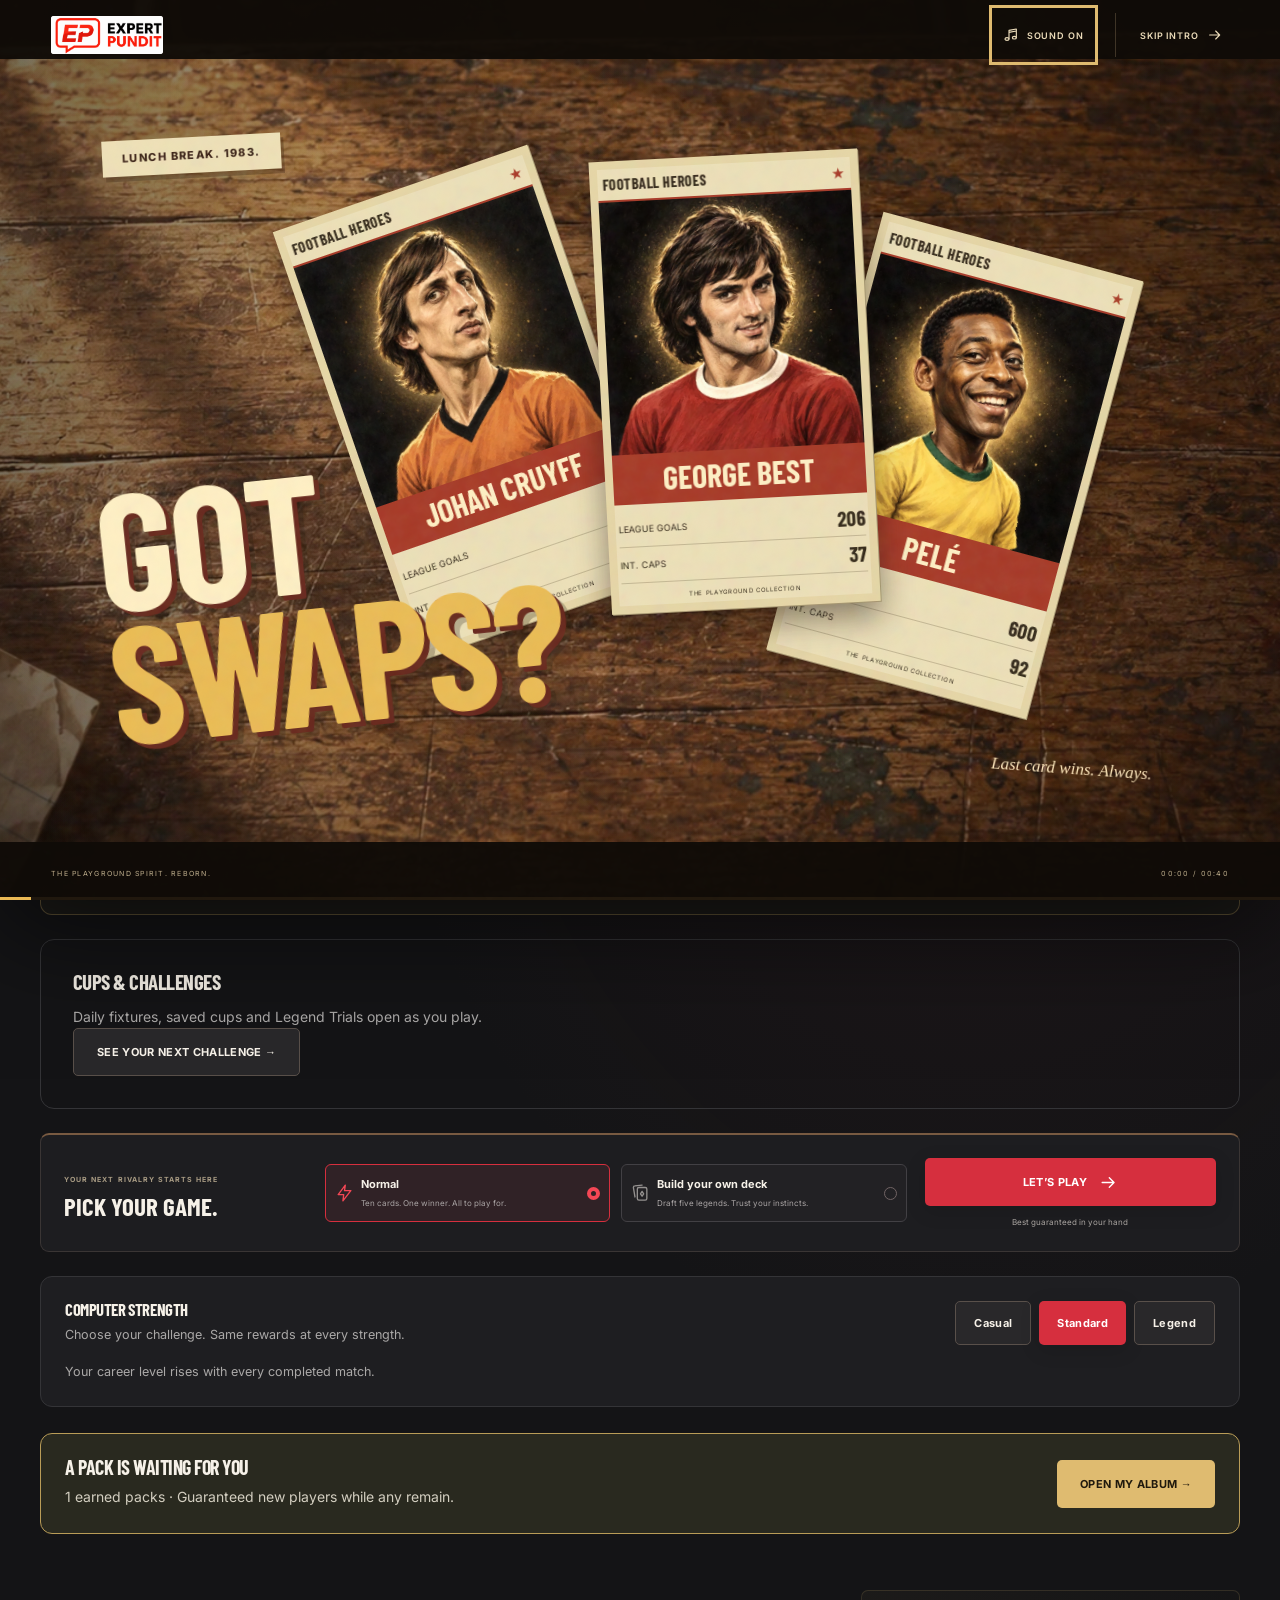
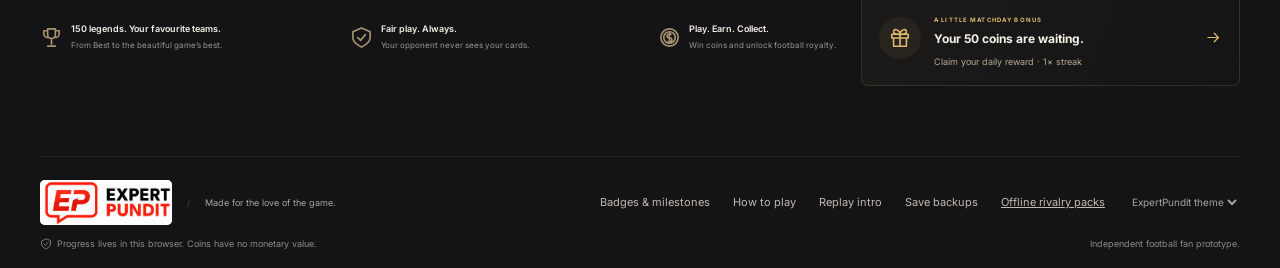
==== commit c1751243: "Release scoped editions and offline rivalry packs" ====
--- a/index.html
+++ b/index.html
@@ -9,8 +9,8 @@
       content="Football's greatest. Your next great rivalry. Play Legends Duel, a free browser card game with 24 illustrated football legends."
     />
     <title>Legends Duel — Football's greatest. Your call.</title>
-    <script type="module" crossorigin src="./assets/index-BPQXyd1J.js"></script>
-    <link rel="stylesheet" crossorigin href="./assets/style-C2_hVJ6e.css">
+    <script type="module" crossorigin src="./assets/index-CO92F06H.js"></script>
+    <link rel="stylesheet" crossorigin href="./assets/style-CR-WFj5z.css">
   </head>
   <body>
     <a class="skip-link" href="#main">Skip to game</a>
--- a/assets/style-CR-WFj5z.css
+++ b/assets/style-CR-WFj5z.css
@@ -0,0 +1 @@
+@font-face{font-family:Barlow Condensed;font-style:normal;font-weight:700;font-display:swap;src:url(./barlow-condensed-latin-ext-CwuXbfVR.woff2) format("woff2");unicode-range:U+0100-02BA,U+02BD-02C5,U+02C7-02CC,U+02CE-02D7,U+02DD-02FF,U+0304,U+0308,U+0329,U+1D00-1DBF,U+1E00-1E9F,U+1EF2-1EFF,U+2020,U+20A0-20AB,U+20AD-20C0,U+2113,U+2C60-2C7F,U+A720-A7FF}@font-face{font-family:Barlow Condensed;font-style:normal;font-weight:700;font-display:swap;src:url(./barlow-condensed-latin-v1xN8_Wq.woff2) format("woff2");unicode-range:U+0000-00FF,U+0131,U+0152-0153,U+02BB-02BC,U+02C6,U+02DA,U+02DC,U+0304,U+0308,U+0329,U+2000-206F,U+20AC,U+2122,U+2191,U+2193,U+2212,U+2215,U+FEFF,U+FFFD}@font-face{font-family:Inter;font-style:normal;font-weight:100 900;font-display:swap;src:url(./inter-latin-ext-DO1Apj_S.woff2) format("woff2");unicode-range:U+0100-02BA,U+02BD-02C5,U+02C7-02CC,U+02CE-02D7,U+02DD-02FF,U+0304,U+0308,U+0329,U+1D00-1DBF,U+1E00-1E9F,U+1EF2-1EFF,U+2020,U+20A0-20AB,U+20AD-20C0,U+2113,U+2C60-2C7F,U+A720-A7FF}@font-face{font-family:Inter;font-style:normal;font-weight:100 900;font-display:swap;src:url(./inter-latin-Dx4kXJAl.woff2) format("woff2");unicode-range:U+0000-00FF,U+0131,U+0152-0153,U+02BB-02BC,U+02C6,U+02DA,U+02DC,U+0304,U+0308,U+0329,U+2000-206F,U+20AC,U+2122,U+2191,U+2193,U+2212,U+2215,U+FEFF,U+FFFD}:root{color-scheme:dark;--background: #141416;--surface: #1e1e21;--border: #343437;--text: #f6f1e8;--muted: #aaa8a7;--accent: #d62f3e;--accent-bright: #f44755;--gold: #dfbb70;--heading: "Barlow Condensed", Impact, "Arial Narrow", sans-serif;font-family:Inter,Arial,sans-serif;font-size:14px;color:var(--text);background:var(--background)}*{box-sizing:border-box}body{margin:0;min-width:320px;background:radial-gradient(ellipse at 76% 28%,#65262922,transparent 45%),var(--background)}button,input,select{font:inherit}button{color:inherit;cursor:pointer}button,a,input,select,summary{-webkit-tap-highlight-color:transparent}button{border:0;background:none}button:disabled{cursor:default;opacity:.55}button:not(:disabled),a{touch-action:manipulation}button:not(:disabled):hover{filter:brightness(1.12)}button:focus-visible,a:focus-visible,input:focus-visible,select:focus-visible,summary:focus-visible{outline:3px solid var(--gold);outline-offset:5px}a{color:var(--gold)}img{max-width:100%;object-fit:cover}h1,h2,h3,p{margin:0}h1,h2{font-family:var(--heading);font-weight:700;line-height:.99;letter-spacing:-.025em}h1 em,h2 em{font-style:normal;color:var(--gold)}p{color:var(--muted);line-height:1.7}.icon{width:22px;height:22px;flex-shrink:0;vertical-align:middle}.sr-only{position:absolute;width:1px;height:1px;margin:-1px;padding:0;overflow:hidden;clip:rect(0,0,0,0);white-space:nowrap;border:0}.skip-link{position:fixed;top:-60px;left:20px;z-index:30;padding:14px;background:var(--gold);color:#111}.skip-link:focus{top:10px}.site-header{border-bottom:1px solid #ffffff12;background:#121214ee;position:relative;z-index:5}.header-inner{max-width:1320px;padding:0 40px;min-height:90px;margin:auto;display:flex;align-items:center;justify-content:space-between;gap:25px}.brandmark{display:flex;align-items:center;gap:12px;text-align:left;padding:8px 0;font-family:var(--heading);font-size:25px;letter-spacing:.015em;line-height:1;white-space:nowrap}.brandmark b{color:var(--gold);font-weight:700}.brandmark small{display:block;color:#999697;font-family:Inter,sans-serif;font-size:8px;letter-spacing:.24em;margin-top:8px}.brand-crest{width:43px;height:49px;background:var(--accent);clip-path:polygon(0 0,100% 0,100% 72%,50% 100%,0 72%);display:grid;place-items:center;color:#fff3df}.brand-crest .icon{width:25px;height:25px;margin-top:-6px}nav{display:flex;align-self:stretch;gap:30px}.nav-link{display:flex;align-items:center;gap:8px;position:relative;color:var(--muted);padding:6px 3px;font-size:12px;font-weight:600}.nav-link .icon{width:17px;height:17px}.nav-link.active{color:var(--text)}.nav-link.active:after{content:"";position:absolute;bottom:0;height:3px;background:var(--accent);left:0;right:0}.header-wallet{display:flex;align-items:center;gap:18px}.level-pill{color:#9c9999;font-size:9px;letter-spacing:.08em;padding-right:18px;border-right:1px solid var(--border);white-space:nowrap}.level-pill b{color:var(--text);font-size:13px;padding-left:4px}.coin-balance{display:flex;align-items:center;gap:7px;font-size:14px;color:var(--gold)}.coin-balance .icon{width:23px;height:23px}.daily-icon{display:grid;place-items:center;width:43px;height:43px;border-radius:7px;border:1px solid var(--border);color:var(--gold);position:relative}.has-reward:after{content:"";width:6px;height:6px;border-radius:50%;background:var(--accent-bright);position:absolute;top:7px;right:7px}.main-content{max-width:1240px;margin:0 auto;padding:40px 0 70px;min-height:calc(100vh - 220px)}.home-main{padding-top:0}.eyebrow{display:inline-flex;align-items:center;gap:9px;font-size:9px;letter-spacing:.22em;font-weight:700;color:var(--gold)}.live-dot{height:5px;width:5px;border-radius:50%;background:var(--accent-bright);box-shadow:0 0 12px #f4475544;display:inline-block;flex-shrink:0}.home-hero{overflow:clip;min-height:586px;display:grid;grid-template-columns:.85fr 1.15fr;position:relative}.hero-copy{padding:57px 0 42px;z-index:2}.hero-copy h1{font-size:clamp(58px,6.7vw,90px);margin:25px 0 22px;line-height:.9;letter-spacing:-.013em}.hero-copy h1 em{color:var(--gold)}.hero-copy p{font-size:13px;line-height:1.85}.learn-link{display:flex;align-items:center;gap:9px;padding:15px 0;margin-top:11px;font-size:10px;font-weight:600;color:#d7d0c4}.learn-link>.icon:first-child{border:1px solid #645843;border-radius:50%;padding:5px;width:26px;height:26px;color:var(--gold)}.learn-link>.icon:last-child{width:15px;margin-left:3px}.hero-art{position:relative;min-width:0;display:flex;align-items:center;justify-content:center;isolation:isolate}.hero-art:before{content:"";position:absolute;width:140%;height:66%;top:21%;left:-25%;z-index:-1;background:radial-gradient(ellipse,color-mix(in srgb,var(--accent) 20%,transparent),transparent 68%)}.hero-art:after{content:"";position:absolute;border:1px solid #dfbb7014;width:110%;height:250px;border-radius:50%;transform:perspective(340px) rotateX(64deg);bottom:18px;left:-5%;box-shadow:0 0 0 35px #ffffff02,0 0 0 70px #ffffff02;z-index:-1}.hero-ghost{position:absolute;top:22px;left:3%;font-family:var(--heading);color:transparent;-webkit-text-stroke:1px #ffffff08;font-size:128px;letter-spacing:.025em;z-index:-1}.spotlight{position:absolute;width:150px;height:470px;filter:blur(13px);background:linear-gradient(#fff4d908,transparent);top:-30px;z-index:-1}.spotlight-one{left:-5%;transform:rotate(-30deg)}.spotlight-two{right:-3%;transform:rotate(30deg)}.hero-cards{position:relative;width:620px;height:470px;margin-top:22px}.hero-card{position:absolute;width:237px;filter:drop-shadow(0 18px 22px #0009)}.hero-card-left{left:6%;top:41px;transform:rotate(-13deg)}.hero-card-right{right:2%;top:44px;transform:rotate(13deg)}.hero-card-front{left:calc(50% - 118px);top:6px;z-index:2;transform:rotate(-2deg)}.hero-card .player-card{box-shadow:none}.hero-caption{display:flex;align-items:center;justify-content:center;gap:13px;font-size:8px;font-weight:600;letter-spacing:.22em;color:#c2aa7c;position:absolute;bottom:40px;left:0;right:0}.gold-line{display:block;width:30px;height:1px;background:#b4975d55}.player-card{width:100%;overflow:hidden;position:relative;border:1px solid #ad8a50;border-radius:13px 13px 17px 17px;padding:7px;background:linear-gradient(135deg,#b09a69,#594728 12%,#e4c991 23%,#76603a 35%,#31281d 52%,#b89351 73%,#fae1ad 84%,#665231);box-shadow:0 10px 30px #0005,inset 0 0 0 2px #141416}.player-card:after{pointer-events:none;content:"";position:absolute;inset:2px;border:1px solid #edd29366;border-radius:10px 10px 14px 14px}.card-topline{background:#1c1a18;display:flex;justify-content:space-between;align-items:center;font-size:8px;padding:9px 11px;letter-spacing:.22em;color:#e0c794;border-radius:7px 7px 0 0}.card-topline .icon{height:10px;width:10px}.portrait-wrap{aspect-ratio:1 / .82;position:relative;overflow:hidden;background:#211c17}.portrait-wrap img{width:100%;height:100%;object-position:center 30%;display:block}.portrait-wrap:after{content:"";position:absolute;inset:0;background:linear-gradient(transparent 60%,#141416);pointer-events:none}.card-position{position:absolute;left:12px;top:10px;font-family:var(--heading);font-size:22px;text-shadow:0 2px 5px #000;z-index:1}.card-flag{position:absolute;right:12px;top:12px;font-size:20px;z-index:1;filter:drop-shadow(0 1px 3px #0009)}.card-identity{background:#141416;text-align:center;padding:0 8px 13px;position:relative;margin-top:-1px}.card-firstname{text-transform:uppercase;font-size:9px;letter-spacing:.2em;font-weight:600;color:#e9dcc5}.card-identity h3{text-transform:uppercase;font-family:var(--heading);font-size:38px;line-height:1.15;color:#f2deb3;margin:0}.card-era{color:#a99c87;font-size:8px;letter-spacing:.13em}.card-stats{background:#19191b;padding:3px 11px 8px}.stat-row{display:flex;align-items:center;justify-content:space-between;width:100%;min-height:37px;gap:8px;border-bottom:1px solid #ffffff0c;color:#c8c4bd;font-size:11px;padding:5px 3px}.stat-row:last-child{border-bottom:0}.stat-row strong{color:#f3eee5;font-variant-numeric:tabular-nums;font-size:16px;font-weight:700}.stat-row small{font-size:8px;color:#c5b491;margin-left:2px}.stat-row .icon{width:14px;height:14px;color:var(--gold)}.stat-row>span{flex:1;text-align:left}.stat-row kbd{display:inline-grid;place-items:center;border:1px solid #6c5d44;color:#d1b77e;width:20px;height:20px;border-radius:4px;margin-right:8px;font-family:inherit;font-size:10px}button.stat-row{min-height:43px;border-radius:4px;transition:background .15s}button.stat-row:hover,.stat-row.selected-stat{background:#dfbb7020;color:#fff3d9}.stat-row.selected-stat strong{color:var(--gold)}.card-detail{display:flex;justify-content:center;gap:5px;align-items:center;background:#141416;width:100%;font-size:9px;min-height:44px;color:#c3bba9;border-top:1px solid #77623e;border-radius:0 0 9px 9px}.card-detail .icon{width:12px;height:12px}.card-edition{background:#171717;border-top:1px solid #675332;color:#c5a469;display:flex;gap:13px;justify-content:center;align-items:center;padding:10px 0;font-size:7px;letter-spacing:.16em;border-radius:0 0 9px 9px}.card-edition .icon{width:8px;height:8px}.compact-card .card-stats{display:grid;grid-template-columns:1fr 1fr;column-gap:13px;padding:6px 11px 10px}.compact-card .stat-row{display:flex;gap:5px;font-size:8px;min-height:27px}.compact-card .stat-row strong{font-size:14px}.compact-card .stat-row small{font-size:7px}.compact-card .card-identity{padding-bottom:8px}.compact-card .card-identity h3{font-size:32px}.compact-card .portrait-wrap{aspect-ratio:1 / .87}.mythic{background:linear-gradient(135deg,#e5bf6d,#765114 15%,#ffeab0 27%,#94722e 43%,#d1a549 65%,#fce8ad 82%,#735020)}.kickoff-panel{background:#1d1d20;border:1px solid #3a3534;border-top:2px solid #785a41;border-radius:9px;padding:26px;display:grid;grid-template-columns:1fr 2.45fr 1.2fr;gap:25px;align-items:center;position:relative;z-index:3}.kickoff-heading .eyebrow{font-size:7px;letter-spacing:.15em;color:#a99c84}.kickoff-heading h2{font-size:29px;margin-top:9px;letter-spacing:0}.mode-options{display:flex;gap:11px}.mode-option{flex:1;border:1px solid #424044;border-radius:6px;padding:14px 12px;text-align:left;display:flex;align-items:center;gap:10px;background:#222124;min-width:0}.mode-option.chosen{border-color:var(--accent);background:color-mix(in srgb,var(--accent) 8%,#222124)}.mode-icon{color:#94918f}.chosen .mode-icon{color:var(--accent-bright)}.mode-option b{display:block;font-size:11px;white-space:nowrap}.mode-option small{display:block;font-size:8px;color:#aaa5a5;margin-top:6px;line-height:1.5}.radio-dot{height:13px;width:13px;border:1px solid #716464;border-radius:50%;display:block;flex-shrink:0;margin-left:auto}.chosen .radio-dot{border:4px solid var(--accent-bright)}.kickoff-action{text-align:center}.button{display:inline-flex;align-items:center;justify-content:center;min-height:48px;padding:12px 23px;gap:12px;border-radius:5px;font-weight:700;font-size:11px;letter-spacing:.03em;transition:transform .15s,background .15s}.button:not(:disabled):active{transform:translateY(1px)}.button.primary{background:var(--accent);color:#fff;box-shadow:0 5px 20px #0002}.button.primary:hover{background:var(--accent-bright)}.button .icon{width:19px;height:19px}.kickoff-action .button{width:100%;white-space:nowrap;font-size:11px}.kickoff-action>span{font-size:8px;color:#aaa5a1;display:block;margin-top:10px;line-height:1.5}.button.secondary{background:#29282a;border:1px solid #59504a}.button.gold-button{background:var(--gold);color:#20190d}.button.equipped{background:#dfbb7015;border:1px solid #77633e;color:var(--gold);opacity:1}.home-bottom{padding-top:30px;display:grid;grid-template-columns:2.1fr 1fr;gap:35px}.feature-strip{display:flex;justify-content:space-between;gap:24px;padding:16px 0;align-items:center}.feature-strip>div{display:flex;align-items:center;gap:10px}.feature-strip>div>.icon{width:23px;height:23px;color:#a89470}.feature-strip b{font-size:10px;display:block;font-weight:600}.feature-strip small{font-size:8px;line-height:1.8;color:#999696;display:block;margin-top:4px}.daily-banner{text-align:left;display:flex;align-items:center;gap:13px;padding:17px;border:1px solid #dfbb7026;background:linear-gradient(110deg,#dfbb700a,#dfbb7002);border-radius:7px}.gift-circle{width:42px;height:42px;border-radius:50%;display:grid;place-items:center;background:#dfbb7010;color:var(--gold);flex-shrink:0}.daily-banner b{display:block;font-size:12px;margin:6px 0 5px}.daily-banner small{color:#b5a892;font-size:9px}.daily-banner .eyebrow{font-size:6px;letter-spacing:.19em}.daily-banner>.icon{width:17px;height:17px;color:var(--gold);margin-left:auto}.site-footer{max-width:1240px;margin:auto;border-top:1px solid #ffffff12;padding:23px 0 17px;display:flex;align-items:center;justify-content:space-between;flex-wrap:wrap;gap:20px;color:#aaa5a2;font-size:9px}.publisher{display:flex;align-items:center;gap:9px}.publisher-logo{width:27px;height:26px;display:inline-grid;place-items:center;background:var(--accent);font-size:12px;font-style:italic;color:#fff}.publisher-logo img{width:27px;height:26px}.footer-divider{color:#494449;padding:0 6px}.site-footer>div{display:flex;gap:23px;align-items:center}.text-button{font-size:11px;color:#c1bab0;min-height:44px;display:inline-flex;align-items:center;justify-content:center;gap:6px;padding:6px 0}.text-button .icon{width:15px;height:15px}.theme-switch select{min-height:44px;color:#aaa4a0;font-size:10px;background:var(--background);border:0;cursor:pointer;max-width:170px}.save-note{width:100%;font-size:9px;line-height:1.7;color:#8d8988;display:flex;gap:5px;align-items:center;margin-top:-9px}.save-note .icon{width:12px;height:12px}.save-note span{margin-left:auto}.page-heading{display:flex;justify-content:space-between;align-items:center;gap:20px;margin:15px 0 34px}.page-heading h1{font-size:62px;margin:12px 0 15px}.page-heading p{font-size:13px}.collection-count{text-align:right}.collection-count strong{font-family:var(--heading);font-size:53px;color:var(--gold)}.collection-count strong span{font-size:26px;color:#777273}.collection-count small{display:block;font-size:8px;letter-spacing:.1em;color:#aaa3a0}.collection-toolbar{display:flex;justify-content:space-between;align-items:center;border-bottom:1px solid var(--border);margin-bottom:17px;gap:20px}.filter-tabs{display:flex;gap:22px}.filter-tabs button{font-size:11px;min-height:52px;padding:8px 0;border-bottom:2px solid transparent;color:#ada5a0}.filter-tabs button.selected{color:var(--gold);border-color:var(--gold)}.search-field{display:flex;align-items:center;gap:7px;padding:5px 13px;background:#ffffff05;border:1px solid var(--border);border-radius:5px;margin-bottom:7px}.search-field .icon{color:#8a8580;width:15px;height:15px}.search-field input{border:0;background:transparent;min-height:30px;color:var(--text);width:170px;font-size:11px}.search-field input::placeholder{color:#aaa}.collection-note{font-size:11px;margin-bottom:24px}.collection-grid{display:grid;grid-template-columns:repeat(4,minmax(0,1fr));gap:30px 25px}.collection-card-action{margin-top:12px;text-align:center}.collection-card-action .button{width:100%}.starter-label{display:block;font-size:9px;letter-spacing:.14em;color:#b1a28c;padding:16px}.collection-item .player-card{transition:transform .2s}.collection-item:hover .player-card{transform:translateY(-4px)}.empty-state{padding:70px;text-align:center}.shop-wallet{border:1px solid #dfbb7033;padding:20px 28px;border-radius:7px;color:var(--gold);font-size:25px;font-weight:700;text-align:center}.shop-wallet small{display:block;font-size:8px;letter-spacing:.18em;margin-top:8px;color:#b0a289}.shop-intro{display:flex;align-items:center;padding:17px 20px;gap:14px;background:#dfbb7006;border:1px solid #dfbb7022;border-radius:6px;margin-bottom:35px}.shop-intro>.icon{color:var(--gold);width:24px;height:24px}.shop-intro p{font-size:11px;flex:1}.shop-intro span{font-size:9px;color:var(--gold);letter-spacing:.08em;flex-shrink:0}.shop-intro i{padding:0 6px}.shop-grid{display:grid;grid-template-columns:repeat(4,minmax(0,1fr));gap:25px}.shop-item .button{width:100%}.legend-tagline{text-align:center;font-size:11px;min-height:60px;padding:14px 3px}.coins-needed{display:block;text-align:center;color:#99908b;font-size:10px;padding-top:12px}.shop-footnote{margin-top:38px;display:flex;align-items:center;justify-content:center;gap:10px;color:#b5aca0;font-size:11px}.shop-footnote>.icon{color:var(--gold)}.arena-header{display:flex;justify-content:space-between;align-items:center;margin-top:-20px;margin-bottom:16px;gap:15px}.arena-header .eyebrow{color:#afa390;font-size:9px}.arena-controls{display:flex;align-items:center;gap:23px}.speed-button{display:flex;align-items:center;gap:5px;min-height:44px;color:#a9a19b;font-size:11px}.speed-button .icon{width:14px;height:14px}.speed-button.enabled{color:var(--gold)}.scoreboard{display:grid;grid-template-columns:1fr 1.1fr 1fr;align-items:center;max-width:990px;margin:0 auto;border:1px solid #ffffff13;border-radius:7px;padding:18px 24px;background:#1d1c1e;gap:30px}.score-player{display:flex;align-items:center;gap:13px}.score-player b{font-size:12px;display:block}.score-player div>span{color:#aaa19a;font-size:10px;display:block;margin-top:5px}.score-player strong{color:var(--text);font-size:15px}.avatar{width:40px;height:40px;border-radius:50%;display:grid;place-items:center;background:color-mix(in srgb,var(--accent) 23%,transparent);border:1px solid var(--accent);color:#f6dad5;font-size:9px;font-weight:700;flex-shrink:0}.cpu-avatar{background:#dfbb7010;color:var(--gold);border-color:#80673c}.cpu-score{text-align:right;justify-content:flex-end}.score-center{text-align:center}.score-center>span{font-size:8px;letter-spacing:.21em;color:#bca67e}.ownership-bar{height:5px;width:100%;background:#807457;border-radius:4px;margin-top:11px;overflow:hidden;display:flex}.ownership-bar i{background:var(--accent-bright);height:5px;transition:width .5s}.ownership-bar b{background:#ddd3ba;height:5px}.turn-banner{text-align:center;padding:25px 0 22px}.turn-banner h1{font-size:33px;letter-spacing:.025em}.turn-banner p{font-size:11px;margin-top:8px}.turn-banner.win-banner h1{color:var(--gold)}.loop-note{display:block;font-size:10px;color:var(--gold);margin:8px 0}.duel-table{display:grid;grid-template-columns:minmax(0,310px) minmax(150px,210px) minmax(0,310px);gap:45px;justify-content:center;position:relative;isolation:isolate}.duel-table:before{content:"";position:absolute;inset:20% 0 -8%;background:radial-gradient(ellipse,#8c5e2222,transparent 65%);z-index:-1}.duel-side{min-width:0}.side-label{display:flex;align-items:center;gap:7px;justify-content:flex-start;padding:0 3px 12px;font-size:8px;letter-spacing:.14em;color:#b4aaa0}.side-label b{font-size:7px;color:var(--gold);margin-left:auto;letter-spacing:.07em}.duel-center{display:flex;align-items:center;flex-direction:column;justify-content:center;gap:28px}.versus{font-family:var(--heading);font-size:55px;font-style:italic;color:#6c5c43}.higher-wins{color:#a49885;font-size:8px;letter-spacing:.12em}.pot-indicator{display:flex;flex-direction:column;align-items:center;gap:8px;padding:20px;border:1px dashed #6a573a;border-radius:8px;background:#dfbb7006}.pot-indicator>.icon{color:var(--gold)}.pot-indicator strong{font-family:var(--heading);font-size:28px}.pot-indicator span{font-size:7px;letter-spacing:.12em;color:#b7a685}.duel-center .button{width:100%;font-size:10px;padding:13px}.comparison{text-align:center;width:100%}.comparison>span{display:block;color:var(--gold);font-size:10px}.comparison strong{display:flex;align-items:center;justify-content:center;gap:12px;font-family:var(--heading);font-size:42px;margin-top:12px}.comparison strong i{color:#6c635a;font-style:normal;font-size:25px}.winning-number{color:var(--gold)}.comparison small{color:#a9997e;font-size:10px}.card-back{min-height:601px;display:flex;flex-direction:column;justify-content:center;align-items:center;isolation:isolate;color:var(--gold)}.card-back:before{position:absolute;content:"";inset:7px;border-radius:8px;background:#212021;z-index:-2}.back-pattern{position:absolute;inset:9px;background:repeating-linear-gradient(45deg,transparent 0 17px,#dfbb7009 17px 18px),repeating-linear-gradient(-45deg,transparent 0 17px,#dfbb7009 17px 18px);z-index:-1;border-radius:8px}.back-crest{display:flex;flex-direction:column;align-items:center;padding:35px 30px;background:#1c1b1b;border:1px solid #c3a065;outline:1px solid #705a32;outline-offset:7px;clip-path:polygon(-10% -10%,110% -10%,110% 70%,50% 110%,-10% 70%)}.back-crest>.icon{width:38px;height:38px;margin-bottom:20px}.back-crest>span{font-family:var(--heading);font-size:33px;line-height:.95;text-align:center;letter-spacing:.03em}.back-crest b{font-size:61px}.back-crest i{font-size:6px;font-style:normal;letter-spacing:.25em;margin-top:20px}.back-footer{position:absolute;bottom:35px;letter-spacing:.24em;font-size:8px;color:#b2986c}.arena-tip{text-align:center;margin:28px 0 0;font-size:10px}.arena-tip .icon{width:13px;height:13px;margin-right:5px}.round-revealed .opponent-side .player-card{animation:reveal .4s ease-out}.round-revealed .human-side .player-card{animation:capture .45s ease-out}.dealt .player-card{animation:deal .45s ease-out}@keyframes reveal{0%{transform:rotateY(80deg) scale(.96);opacity:.2}to{transform:rotateY(0) scale(1);opacity:1}}@keyframes capture{50%{transform:translateY(-9px);box-shadow:0 0 25px #dfbb7044}}@keyframes deal{0%{transform:translateY(16px);opacity:.3}to{transform:translateY(0);opacity:1}}.match-end{text-align:center;max-width:720px;margin:25px auto}.end-trophy{width:85px;height:85px;display:grid;place-items:center;color:var(--gold);background:#dfbb700c;border:1px solid #dfbb7033;border-radius:50%;margin:0 auto 24px}.end-trophy .icon{width:43px;height:43px}.match-end h1{font-size:76px;margin:20px 0}.match-end p{font-size:13px}.end-stats{display:flex;justify-content:center;margin:35px 0;padding:25px;border-top:1px solid var(--border);border-bottom:1px solid var(--border);gap:60px}.end-stats strong{display:block;font-family:var(--heading);font-size:43px;color:var(--gold)}.end-stats span{font-size:8px;letter-spacing:.1em;color:#aea18d}.match-end>.button{width:260px}.match-end>.text-button{display:flex;margin:7px auto}.draft-heading{text-align:center;padding:20px 0}.draft-heading h1{font-size:51px;margin:15px 0}.draft-heading p{font-size:12px}.draft-note{font-size:10px;color:#b1a48c;display:block;margin-top:12px;line-height:1.8}.draft-rosters{max-width:800px;margin:8px auto 30px;display:grid;grid-template-columns:1fr 1fr;gap:60px}.draft-rosters>div>b{font-size:9px;letter-spacing:.13em;color:#bfb39e;display:block;margin-bottom:12px}.draft-rosters b>span{color:var(--gold);float:right}.picked-players{display:flex;gap:8px;justify-content:space-between}.picked-players img{width:52px;height:52px;border:1px solid #b79453;border-radius:5px}.empty-pick{width:52px;height:52px;border:1px dashed #524a41;border-radius:5px;display:grid;place-items:center;color:#7e7161;font-family:var(--heading);font-size:22px}.draft-grid{display:grid;grid-template-columns:repeat(5,minmax(0,1fr));gap:18px}.draft-pick{display:flex;flex-direction:column;align-items:center;padding:5px;border:1px solid #9c7c46;background:#1e1c1b;border-radius:8px;overflow:hidden;text-align:center;transition:transform .2s}.draft-pick:not(:disabled):hover{transform:translateY(-4px);border-color:var(--gold)}.draft-pick>img{width:100%;height:auto;aspect-ratio:1;border-radius:4px}.draft-player-meta{color:#c6b18b;font-size:10px;margin:11px 0 7px}.draft-pick strong{font-family:var(--heading);text-transform:uppercase;font-size:22px;line-height:1.1}.draft-pick small{font-size:9px;color:#b4a591;margin:7px 0 13px}.pick-label{background:#dfbb7014;color:var(--gold);width:100%;padding:10px;font-size:8px;letter-spacing:.07em}.pick-label .icon{height:11px;width:11px;margin-left:6px}.draft-ready{text-align:center;padding:50px 0}.storage-notice,.portable-notice{background:#534326;color:#ffe9be;padding:10px 20px;text-align:center;font-size:11px;line-height:1.5}.storage-notice .icon{width:15px;height:15px;margin-right:5px}.portable-notice{background:#25231e;color:#c1b08e;font-size:10px}#toast{position:fixed;bottom:25px;left:50%;transform:translate(-50%,20px);opacity:0;pointer-events:none;background:#eee4d1;color:#262019;font-size:12px;padding:15px 23px;border-radius:6px;box-shadow:0 8px 40px #0008;z-index:20;transition:.2s;max-width:calc(100vw - 30px);width:max-content;text-align:center;line-height:1.5}#toast.visible{opacity:1;transform:translate(-50%)}dialog{color:var(--text);background:#201e1e;border:1px solid #6d5a3d;border-radius:13px;padding:42px;width:min(620px,calc(100vw - 32px));max-height:calc(100dvh - 40px);overflow:auto;box-shadow:0 30px 100px #0009;text-align:center}dialog::backdrop{background:#0a0909cd;-webkit-backdrop-filter:blur(5px);backdrop-filter:blur(5px)}dialog h2{font-size:48px;margin:15px 0 18px}dialog>p{font-size:12px}dialog>.button{width:100%;margin-top:17px}.modal-close{position:absolute;right:9px;top:9px;width:44px;height:44px;display:grid;place-items:center;color:#b7a891}.modal-close .icon{width:20px;height:20px}.modal-icon{margin:0 auto 20px;color:var(--gold)}.modal-icon .icon{width:40px;height:40px}.modal-footnote{font-size:10px;color:#a89c8a;line-height:1.7;margin-top:20px}.streak-days{display:flex;gap:9px;margin:28px 0 8px}.streak-days>div{flex:1;display:flex;align-items:center;flex-direction:column;padding:15px 6px;gap:10px;border:1px solid #5f5141;border-radius:6px;background:#ffffff03}.streak-days small{font-size:8px;color:#b8ab95;letter-spacing:.07em}.streak-days .icon{width:24px;height:24px;color:#be9c60}.streak-days b{font-size:16px}.streak-days .today{background:#dfbb7014;border-color:var(--gold)}.streak-days .today b{color:var(--gold)}.detail-header{display:flex;align-items:center;gap:18px;text-align:left;margin:0 0 25px;padding-right:12px}.detail-header img{width:90px;height:90px;border-radius:7px;border:1px solid #a58248;flex-shrink:0}.detail-header h2{font-size:34px;margin:9px 0}.detail-header .eyebrow{font-size:7px;letter-spacing:.09em}.detail-header p{font-size:10px}.detail-stats{text-align:left}.detail-stats section{padding:17px 0;border-top:1px solid #514537}.detail-stats section>div{display:flex;justify-content:space-between;align-items:center;gap:20px}.detail-stats h3{font-size:13px}.detail-stats strong{font-family:var(--heading);font-size:28px;color:var(--gold)}.detail-stats p{font-size:11px;margin:7px 0}.detail-stats a{font-size:10px;line-height:1.7;display:inline-block;padding:7px 0}.detail-stats .source-note{font-size:10px;color:#aaa092}.counting-notes{text-align:left;font-size:11px;border-top:1px solid #514537;padding-top:12px;margin-top:15px}.counting-notes summary{padding:12px 0;cursor:pointer;color:var(--gold)}.counting-notes p,.counting-notes li{line-height:1.8;color:#bcb2a2;margin-bottom:9px}.counting-notes ul{padding-left:20px}.rules-list{text-align:left;padding-left:21px;font-size:12px;color:#bbb1a2;line-height:1.9}.rules-list li{padding-left:6px;margin:13px 0}.rules-list b{display:block;color:#ede3d1}.tutorial-card{display:flex;align-items:center;justify-content:center;gap:20px;padding:20px}.tutorial-card img{border-radius:7px;border:1px solid #cfa45b}.tutorial-card strong{font-family:var(--heading);font-size:30px}.tutorial-choices{display:grid;gap:10px}.tutorial-choices .button{justify-content:space-between}.tutorial-choices b{color:var(--gold);font-size:19px}.tutorial-skip{margin-top:10px}.tutorial-result{display:flex;justify-content:center;align-items:center;gap:22px;margin:22px 0}.tutorial-result>div{display:flex;flex-direction:column;align-items:center;gap:6px}.tutorial-result img{width:95px;height:95px;border-radius:5px;border:1px solid #b6975e}.tutorial-result b{font-family:var(--heading);font-size:35px;color:var(--gold)}.tutorial-result span{font-size:10px;color:#b6a78e}.tutorial-final{margin:25px 0}.tutorial-final>.icon{width:50px;height:50px;color:var(--gold);margin-bottom:15px}.tutorial-final p{font-size:12px;margin:12px 0}.fast-mode *,.fast-mode *:before,.fast-mode *:after{animation-duration:.05s!important;transition-duration:.05s!important}@media(min-width:1500px){.main-content,.site-footer{max-width:1280px}.header-inner{max-width:1360px}.home-hero{min-height:640px}.hero-copy{padding-top:72px}.hero-copy h1{font-size:98px}.hero-cards{transform:scale(1.08)}}@media(max-width:1320px){.main-content,.site-footer{margin-left:40px;margin-right:40px}.header-inner{padding-left:40px;padding-right:40px}.kickoff-panel{grid-template-columns:1fr 2.4fr 1.2fr;gap:18px;padding:23px}.kickoff-heading h2{font-size:25px}.mode-option{gap:7px;padding:12px 9px}.mode-option .icon{width:19px}.hero-card{width:219px}.hero-card-front{left:calc(50% - 109px)}.hero-card-left{left:2%}.hero-card-right{right:-1%}.hero-cards{height:440px}.hero-caption{bottom:44px}.hero-copy h1{font-size:82px}.hero-ghost{font-size:110px}.home-bottom{gap:25px}.feature-strip{gap:18px}.feature-strip>div{gap:8px}.feature-strip b{font-size:9px}.feature-strip small{font-size:8px}.duel-table{gap:30px}}@media(max-width:1050px){.header-inner{gap:15px}nav{gap:18px}.header-wallet{gap:12px}.level-pill{display:none}.home-hero{grid-template-columns:.85fr 1.15fr;min-height:540px}.hero-copy h1{font-size:73px}.hero-copy p{font-size:12px}.hero-card{width:186px}.hero-card-front{left:calc(50% - 93px)}.hero-card .compact-card .stat-row{font-size:7px}.hero-card .compact-card .card-stats{column-gap:8px;padding-left:7px;padding-right:7px}.hero-card .card-identity h3{font-size:28px}.hero-card .card-topline{font-size:6px}.hero-card .card-edition{font-size:5px}.hero-cards{height:380px}.hero-ghost{font-size:87px;top:44px}.hero-caption{bottom:49px;font-size:6px}.kickoff-panel{grid-template-columns:1fr 3fr;gap:18px}.kickoff-action{grid-column:1 / -1;display:flex;flex-direction:row-reverse;align-items:center;justify-content:space-between;gap:20px}.kickoff-action .button{width:250px}.kickoff-action>span{margin-top:0;font-size:10px}.home-bottom{grid-template-columns:1fr;gap:14px}.feature-strip{justify-content:space-around}.feature-strip b{font-size:11px}.feature-strip small{font-size:9px}.daily-banner{max-width:none;padding:18px 24px}.daily-banner b{font-size:14px}.daily-banner .eyebrow{font-size:8px}.daily-banner small{font-size:10px}.collection-grid,.shop-grid{grid-template-columns:repeat(3,minmax(0,1fr));gap:20px}.shop-grid .shop-item:last-child{grid-column:2}.page-heading h1{font-size:52px}.duel-table{grid-template-columns:minmax(0,290px) 140px minmax(0,290px);gap:24px}.card-back{min-height:582px}.duel-center .button{font-size:9px;gap:7px;padding:13px 8px}.scoreboard{gap:18px}.draft-grid{grid-template-columns:repeat(5,minmax(0,1fr));gap:12px}.draft-pick strong{font-size:19px}.draft-pick .pick-label{font-size:7px}.shop-intro span{display:none}}@media(max-width:800px){.main-content,.site-footer{margin-left:24px;margin-right:24px}.header-inner{padding-left:24px;padding-right:24px;min-height:80px}.brandmark{font-size:22px;gap:8px}.brand-crest{width:35px;height:42px}.brandmark small{font-size:6px}nav{gap:13px}.nav-link{font-size:10px}.nav-link .icon{display:none}.header-wallet{gap:10px}.coin-balance{font-size:12px}.coin-balance .icon{width:19px}.daily-icon{width:36px;height:36px}.home-hero{min-height:505px}.hero-copy{padding-top:48px}.hero-copy h1{font-size:63px;margin-top:20px}.hero-copy .eyebrow{font-size:7px}.hero-copy p{font-size:10px}.learn-link{font-size:8px;gap:6px}.hero-card{width:158px}.hero-card-front{left:calc(50% - 79px)}.hero-cards{height:340px}.hero-card-left{top:35px;left:1%}.hero-card-right{top:35px;right:-1%}.hero-card .card-stats{padding-bottom:5px}.hero-card .stat-row{min-height:23px}.hero-card .stat-row strong{font-size:11px}.hero-card .card-identity h3{font-size:26px}.hero-card .card-identity{padding-bottom:6px}.hero-card .card-firstname{font-size:7px}.hero-card .card-era{font-size:6px}.hero-card .card-topline{font-size:5px;padding:6px 7px}.hero-card .card-position{font-size:16px}.hero-card .card-flag{font-size:17px}.hero-card .card-edition{font-size:4px;letter-spacing:.08em;gap:5px;padding:7px 0}.hero-ghost{font-size:70px;top:40px}.hero-caption{bottom:57px;font-size:5px;gap:6px}.gold-line{width:15px}.kickoff-panel{grid-template-columns:1fr}.kickoff-heading{display:flex;justify-content:space-between;align-items:center;gap:20px}.kickoff-heading h2{margin-top:0}.kickoff-heading .eyebrow{font-size:8px}.mode-option{padding:14px}.mode-option b{font-size:12px}.mode-option small{font-size:9px}.home-bottom{padding-top:20px}.feature-strip{gap:14px}.feature-strip>div{flex-direction:column;align-items:flex-start}.feature-strip b{font-size:10px}.feature-strip small{font-size:8px}.collection-grid,.shop-grid{grid-template-columns:repeat(2,minmax(0,1fr));gap:25px}.shop-grid .shop-item:last-child{grid-column:auto}.site-footer{padding-top:17px}.publisher{font-size:8px}.site-footer>div{gap:13px}.save-note span{display:none}.duel-table{grid-template-columns:1fr 1fr;gap:25px}.duel-center{grid-column:1 / -1;grid-row:2;flex-direction:row;gap:25px;min-height:70px}.duel-center .versus{font-size:32px}.pot-indicator{flex-direction:row;border:0;background:none;padding:5px;gap:10px}.pot-indicator span{font-size:9px}.pot-indicator strong{font-size:25px}.duel-center .higher-wins{display:none}.comparison{width:auto}.comparison strong{margin-top:5px;font-size:32px}.duel-center .button{max-width:200px;font-size:11px}.scoreboard{grid-template-columns:1fr 1fr;gap:13px;padding:17px}.score-center{grid-column:1 / -1;grid-row:2}.score-center>span{display:none}.ownership-bar{margin-top:0}.card-back{min-height:570px;height:calc(100% - 23px)}.draft-heading h1{font-size:43px}.draft-grid{grid-template-columns:repeat(3,minmax(0,1fr));gap:16px}.draft-rosters{gap:30px}.picked-players img,.empty-pick{width:43px;height:43px}.collection-toolbar{flex-wrap:wrap;gap:6px}.collection-toolbar .search-field{margin-left:auto}.page-heading{margin-top:0}.shop-wallet{padding:17px;font-size:21px}.shop-wallet .icon{width:18px}}@media(max-width:560px){.header-inner{padding:14px 20px 0;flex-wrap:wrap;justify-content:space-between;gap:10px}.brandmark{padding:0;font-size:23px}.brandmark small{font-size:7px}.brand-crest{width:36px;height:43px}.header-wallet{gap:13px}.coin-balance{font-size:13px}.daily-icon{min-width:44px;min-height:44px}nav{order:3;width:100%;justify-content:center;gap:0;min-height:50px}.nav-link{flex:1;justify-content:center;font-size:11px;gap:7px}.nav-link .icon{display:block;width:15px;height:15px}.main-content{margin-left:20px;margin-right:20px;padding:28px 0 40px}.home-main{padding-top:0}.home-hero{grid-template-columns:1fr;min-height:auto}.hero-copy{padding:35px 0 0;text-align:center}.hero-copy .eyebrow{font-size:7px}.hero-copy h1{font-size:65px;margin:20px 0 17px;line-height:.94}.hero-copy h1 br:nth-child(2){display:none}.hero-copy h1 em{display:block}.hero-copy h1 em br{display:revert}.hero-copy p{font-size:12px}.learn-link{font-size:10px;justify-content:center;width:100%;margin-top:7px;padding:10px 0}.hero-art{height:386px;margin-top:-2px}.hero-cards{width:340px;height:338px;margin-top:0;transform:scale(.88)}.hero-card{width:167px}.hero-card-front{left:calc(50% - 83px);top:0}.hero-card-left{left:1%;top:37px;transform:rotate(-12deg)}.hero-card-right{right:1%;top:37px;transform:rotate(12deg)}.hero-ghost{display:none}.hero-caption{bottom:9px;font-size:6px}.hero-art:after{bottom:-35px;width:95%;left:2.5%;height:200px}.hero-art:before{left:-5%;width:110%}.spotlight{display:none}.kickoff-panel{padding:20px 16px;margin-top:23px;gap:16px;border-radius:8px}.kickoff-heading{display:block;text-align:center}.kickoff-heading .eyebrow{font-size:7px}.kickoff-heading h2{margin-top:8px;font-size:31px}.mode-options{flex-direction:column;gap:10px}.mode-option{padding:15px;gap:13px}.mode-option .icon{width:23px;height:23px}.mode-option b{font-size:12px}.mode-option small{font-size:9px}.kickoff-action{flex-direction:column;gap:10px}.kickoff-action .button{width:100%;min-height:51px;font-size:12px}.kickoff-action>span{font-size:9px}.feature-strip{padding:5px 0 15px;display:grid;grid-template-columns:1fr;gap:17px}.feature-strip>div{flex-direction:row;align-items:center;gap:14px}.feature-strip b{font-size:11px}.feature-strip small{font-size:9px;margin-top:1px}.feature-strip>div>.icon{width:22px;height:22px}.home-bottom{gap:12px;padding-top:28px}.daily-banner{padding:17px 14px;gap:11px}.daily-banner .eyebrow{font-size:6px}.daily-banner b{font-size:12px}.daily-banner small{font-size:9px}.daily-banner>.icon{width:16px}.gift-circle{width:36px;height:36px}.site-footer{margin-left:20px;margin-right:20px;gap:12px;padding-top:18px}.publisher{font-size:9px;gap:7px;flex-wrap:wrap}.publisher-logo{width:24px;height:24px}.footer-divider{padding:0}.site-footer>div{justify-content:space-between;width:100%}.save-note{font-size:8px;align-items:flex-start;margin-top:0}.save-note .icon{flex-shrink:0;margin-top:2px}.page-heading{align-items:flex-start;gap:12px;margin:5px 0 24px}.page-heading h1{font-size:43px;margin-top:11px;line-height:1}.page-heading h1 em{display:block}.page-heading p{font-size:11px}.page-heading .eyebrow{font-size:7px}.collection-count{padding-top:22px}.collection-count strong{font-size:35px}.collection-count strong span{font-size:19px}.collection-count small{font-size:6px;white-space:nowrap}.collection-toolbar{display:block;margin-bottom:14px}.filter-tabs{justify-content:space-between;gap:10px}.filter-tabs button{font-size:10px;min-height:45px}.search-field{width:100%;margin-top:10px}.search-field input{width:100%;min-height:33px}.collection-note{font-size:10px;line-height:1.8}.collection-grid,.shop-grid{grid-template-columns:repeat(2,minmax(0,1fr));gap:18px 12px}.compact-card{padding:5px;border-radius:10px}.compact-card .card-topline{font-size:5px;padding:7px 6px;letter-spacing:.12em}.compact-card .card-position{font-size:17px;left:8px;top:7px}.compact-card .card-flag{font-size:17px;top:7px;right:8px}.compact-card .card-firstname{font-size:6px;letter-spacing:.13em}.compact-card .card-identity h3{font-size:24px;overflow-wrap:anywhere}.compact-card .card-era{font-size:6px}.compact-card .card-identity{padding-left:3px;padding-right:3px}.compact-card .card-stats{padding:2px 6px 6px;gap:0 7px}.compact-card .stat-row{min-height:26px;font-size:7px;gap:3px}.compact-card .stat-row strong{font-size:11px}.compact-card .stat-row small{font-size:6px;margin-left:0}.compact-card .card-detail{font-size:7px;min-height:44px;gap:3px}.compact-card .card-detail .icon{width:10px;height:10px}.collection-card-action{margin-top:8px}.collection-card-action .button,.shop-item .button{padding:10px 5px;gap:6px;font-size:9px;min-height:44px}.collection-card-action .button .icon,.shop-item .button .icon{width:15px;height:15px}.starter-label{font-size:7px;padding:14px 0}.shop-wallet{padding:13px 12px;font-size:19px;margin-top:19px;white-space:nowrap}.shop-wallet small{font-size:6px}.shop-intro{padding:13px;gap:12px;margin-bottom:22px}.shop-intro p{font-size:10px;line-height:1.8}.shop-intro .icon{width:20px;height:20px}.legend-tagline{font-size:10px;padding:11px 0;min-height:57px}.coins-needed{font-size:8px;line-height:1.6;padding-top:7px}.shop-footnote{font-size:10px;line-height:1.7;flex-wrap:wrap;gap:6px;text-align:center;margin-top:26px}.arena-header{margin-top:-15px;margin-bottom:12px;gap:10px;flex-wrap:wrap}.arena-header .text-button{font-size:10px}.arena-header>.eyebrow{order:3;width:100%;text-align:center;justify-content:center;font-size:8px;margin-top:-4px}.arena-controls{margin-left:auto;gap:16px}.scoreboard{padding:13px 12px;gap:13px 8px}.score-player{gap:8px}.score-player b{font-size:10px}.score-player div>span{font-size:8px;margin-top:5px}.score-player strong{font-size:13px}.avatar{width:32px;height:32px;font-size:7px}.turn-banner{padding:22px 0 19px}.turn-banner h1{font-size:27px}.turn-banner p{font-size:10px;line-height:1.65;margin-top:7px}.duel-table{gap:15px 13px}.side-label{font-size:6px;letter-spacing:.1em;padding-bottom:9px;gap:4px}.side-label b{font-size:5px;letter-spacing:0}.side-label .live-dot{width:4px;height:4px}.duel-side .player-card{padding:5px;border-radius:10px}.duel-side .card-topline{font-size:5px;letter-spacing:.08em;padding:7px 6px}.duel-side .card-topline .icon{width:8px;height:8px}.duel-side .card-position{font-size:17px;left:7px;top:7px}.duel-side .card-flag{font-size:17px;right:7px;top:7px}.duel-side .card-firstname{font-size:6px;letter-spacing:.09em}.duel-side .card-identity{padding:0 3px 8px;min-height:59px}.duel-side .card-identity h3{font-size:27px;overflow-wrap:anywhere;line-height:1.1}.duel-side .card-era{font-size:6px}.duel-side .card-stats{padding:2px 5px 5px}.duel-side .stat-row{font-size:9px;padding:7px 3px;min-height:44px;gap:5px}.duel-side .stat-row strong{font-size:15px}.duel-side .stat-row small{font-size:7px}.duel-side .stat-row kbd,.duel-side .stat-row .icon{display:none}.duel-side .card-detail{font-size:7px;gap:3px;min-height:44px}.duel-side .card-detail .icon{width:10px;height:10px}.card-back{min-height:500px;height:calc(100% - 17px)}.card-back:before{inset:5px}.back-pattern{inset:7px}.back-crest{padding:20px 13px}.back-crest .icon{width:25px;height:25px;margin-bottom:13px}.back-crest>span{font-size:20px}.back-crest b{font-size:38px}.back-crest i{font-size:4px;margin-top:11px}.back-footer{font-size:5px;letter-spacing:.13em;bottom:22px}.duel-center{gap:16px;flex-wrap:wrap;min-height:50px}.duel-center>.versus{font-size:29px}.duel-center .comparison{flex:1}.duel-center .comparison>span{font-size:9px}.comparison strong{font-size:30px;gap:9px}.duel-center .button{max-width:none;width:100%;min-height:48px;order:3}.arena-tip{font-size:9px;margin-top:18px}.round-revealed .opponent-side .card-stats .stat-row{min-height:44px}.match-end{margin-top:16px}.match-end h1{font-size:52px}.match-end .eyebrow{font-size:8px}.match-end p{font-size:11px}.end-stats{gap:25px;padding:20px 0;margin:27px 0}.end-stats strong{font-size:35px}.end-stats span{font-size:7px}.draft-heading{padding-top:20px}.draft-heading h1{font-size:39px}.draft-heading p{font-size:11px}.draft-note{font-size:9px}.draft-rosters{gap:16px}.draft-rosters>div>b{font-size:7px;letter-spacing:.05em}.picked-players{gap:4px}.picked-players img,.empty-pick{width:calc((100% - 16px)/5);height:auto;aspect-ratio:1;border-radius:3px}.empty-pick{font-size:15px}.draft-grid{grid-template-columns:repeat(2,minmax(0,1fr));gap:14px}.draft-pick strong{font-size:22px}.draft-pick small{font-size:9px}.draft-pick .pick-label{font-size:8px;min-height:35px}.draft-pick{border-radius:7px}.draft-ready{padding:30px 0}dialog{padding:35px 22px 25px;width:calc(100vw - 24px);max-height:calc(100dvh - 24px)}dialog h2{font-size:41px}dialog>p{font-size:11px}.streak-days{gap:6px}.streak-days>div{padding:13px 4px}.streak-days small{font-size:6px}.streak-days .icon{width:21px;height:21px}.streak-days b{font-size:14px}.detail-header{gap:13px}.detail-header img{width:67px;height:67px}.detail-header h2{font-size:29px}.detail-header .eyebrow{font-size:6px}.detail-header p{font-size:9px}.detail-stats h3{font-size:12px}.detail-stats strong{font-size:27px}.detail-stats p{font-size:10px}.tutorial-result img{width:82px;height:82px}.tutorial-card strong{font-size:27px}}@media(max-width:360px){.main-content,.site-footer{margin-left:14px;margin-right:14px}.header-inner{padding-left:14px;padding-right:14px}.brandmark{font-size:21px}.brand-crest{width:31px;height:38px}.header-wallet{gap:9px}.coin-balance{gap:4px}.hero-copy h1{font-size:57px}.hero-card{width:149px}.hero-card-front{left:calc(50% - 74px)}.hero-cards{width:292px;height:325px}.hero-art{height:350px}.hero-caption{bottom:0;font-size:5px}.hero-card .compact-card .stat-row{font-size:6px}.hero-card .compact-card .card-stats{padding-left:5px;padding-right:5px;column-gap:5px}.hero-card .card-identity h3{font-size:23px}.hero-card .card-edition{padding:5px 0}.compact-card .stat-row{font-size:6px}.compact-card .stat-row strong{font-size:10px}.compact-card .card-identity h3{font-size:21px}.compact-card .card-detail{font-size:6px}.duel-side .stat-row{font-size:8px}.duel-side .stat-row strong{font-size:14px}.duel-side .card-identity h3{font-size:24px}.duel-side .card-firstname{font-size:5px}.duel-side .card-detail{font-size:6px}.card-back{min-height:491px}.collection-count small{white-space:normal;line-height:1.5}.page-heading h1{font-size:38px}}@media(prefers-reduced-motion:reduce){*,*:before,*:after{animation-duration:.001ms!important;transition-duration:.001ms!important;scroll-behavior:auto!important}}.nation-flag{display:inline-block;width:26px;height:18px;border-radius:2px;vertical-align:middle;box-shadow:0 1px 4px #0004}.audio-icon{color:#c0b29b}.audio-options{margin-top:25px;text-align:left}.audio-toggle{display:flex;justify-content:space-between;align-items:center;width:100%;border:1px solid #62513a;border-radius:6px;padding:17px;margin-bottom:12px;min-height:56px;background:#dfbb7007}.audio-toggle>span{display:flex;gap:12px;align-items:center;font-size:12px}.audio-toggle .icon{width:20px;height:20px;color:var(--gold)}.audio-toggle b{font-size:10px;color:#a69a87;border-radius:12px;background:#ffffff09;padding:6px 12px}.audio-toggle[aria-pressed=true] b{background:var(--gold);color:#261d0d}.audio-toggle[aria-pressed=true]{border-color:var(--gold)}.volume-label{display:flex;justify-content:space-between;font-size:11px;margin-top:25px;color:#c4b69e}.volume-label output{color:var(--gold)}#audio-volume{width:100%;height:44px;accent-color:var(--gold);cursor:pointer}.audio-unavailable{color:#eed094;font-size:11px;margin-top:15px}.site-footer>div{flex-wrap:wrap}@media(max-width:560px){.header-wallet .daily-icon:not(.audio-icon){display:none}}.draft-player-meta .nation-flag,.detail-header .nation-flag{width:18px;height:12px;margin-right:4px}@media(max-width:560px){.card-flag .nation-flag{width:21px;height:14px}.duel-side .stat-row{font-size:10px}}@media(max-width:360px){.duel-side .stat-row{font-size:9px}}@media(min-width:801px){.duel-side .card-back{height:calc(100% - 23px)}}@media(min-width:801px)and (max-height:950px){.main-content:has(.duel-table){padding-top:24px}.scoreboard{padding-top:12px;padding-bottom:12px}.turn-banner{padding-top:18px;padding-bottom:14px}.duel-side .portrait-wrap{aspect-ratio:1 / .52}.duel-side .portrait-wrap img{object-position:center 32%}.duel-side .card-identity h3{font-size:32px}.duel-side .card-identity{padding-bottom:8px}.duel-side .card-back{min-height:540px}}.publisher-wordmark{display:inline-block;position:relative;flex-shrink:0;width:132px;aspect-ratio:2.9;overflow:hidden;border-radius:5px;background:#fff;vertical-align:middle}.publisher-wordmark img{display:block;width:100%;height:100%;object-fit:contain}.publisher-wordmark.padded-wordmark img{position:absolute;width:132%;height:auto;max-width:none;left:50%;top:50%;transform:translate(-50%,-50%)}.brandmark.has-logo{flex-direction:column;gap:0;padding:8px 0}.brandmark.has-logo .publisher-wordmark{width:168px}.brandmark.has-logo small{margin-top:5px;font-size:7px;letter-spacing:.25em;color:var(--gold)}@media(max-width:560px){.brandmark.has-logo{padding:0}.brandmark.has-logo .publisher-wordmark{width:148px}.publisher>.publisher-wordmark{width:116px}}@media(max-width:360px){.brandmark.has-logo .publisher-wordmark{width:138px}}.match-guide{display:flex;justify-content:space-between;align-items:center;gap:16px;margin:0 auto 18px;max-width:990px;padding:14px 18px;border:1px solid #dfbb7038;border-radius:8px;background:#dfbb7009}.match-guide p{font-size:12px;line-height:1.6;margin:0}.match-guide b{color:var(--text)}.match-guide button{flex-shrink:0;min-height:44px;color:var(--gold)}.turn-banner>p{max-width:720px;margin:10px auto 0;font-size:14px;line-height:1.65}.chosen-category{display:flex;flex-wrap:wrap;align-items:center;justify-content:center;gap:8px 16px;margin:0 auto 12px;padding:12px 22px;width:fit-content;max-width:100%;background:#dfbb701a;border:1px solid var(--gold);border-radius:8px}.chosen-category span{font-size:12px;color:var(--text)}.chosen-category strong{font-size:24px;color:var(--gold)}.round-values{display:flex;align-items:center;justify-content:center;gap:20px;margin:12px 0}.round-values span{font-size:12px;color:var(--muted)}.round-values b{display:block;font-size:28px;color:var(--text);margin-top:4px}.round-values i{font-size:12px;font-style:normal}.turn-banner .next-instruction{color:var(--gold);font-size:12px}.next-round{flex-wrap:wrap}.next-round small{display:block;flex-basis:100%;font-size:10px;font-weight:500;text-transform:none;letter-spacing:0}@media(max-width:560px){.match-guide{flex-direction:column;gap:4px;text-align:center;padding:10px 12px}.match-guide p{font-size:11px}.turn-banner h1{font-size:27px}.turn-banner>p{font-size:12px}.chosen-category{padding:10px 14px;gap:4px 12px}.chosen-category strong{font-size:20px}.round-values{gap:18px}.round-values span{font-size:11px}}#modal[data-kind=tutorial]{width:min(1120px,calc(100vw - 24px));padding:30px;text-align:left}.tutorial-heading{padding-right:18px}.tutorial-heading .eyebrow{font-size:10px;line-height:1.6}.tutorial-progress{color:var(--gold);font-size:13px;margin:14px 0 0}.tutorial-heading h2{font-size:38px;line-height:1.12;margin:8px 0 18px}.lesson-progress{display:flex;gap:5px;padding:0;margin:0 0 24px;list-style:none}.lesson-progress li{flex:1;height:4px;background:#ffffff20;border-radius:4px}.lesson-progress li.visited{background:var(--gold)}.lesson-progress li[aria-current]{background:var(--accent)}.tutorial-layout{display:grid;grid-template-columns:.9fr 1.3fr;gap:26px;align-items:start}.tutorial-explanation{font-size:15px;line-height:1.65}.tutorial-explanation>p{margin:0 0 16px;color:#d4cec4;font-size:inherit;line-height:inherit}.tutorial-explanation b{color:#fff7e8}.tutorial-takeaway{display:flex;gap:12px;background:#dfbd7310;border-left:3px solid var(--gold);padding:14px}.tutorial-takeaway>.icon{flex:0 0 20px;color:var(--gold);margin-top:3px}.tutorial-takeaway p{margin:0;font-size:13px;line-height:1.6;color:#e2cd9d}.tutorial-figure{margin:0;min-width:0}.tutorial-image-scroll{overflow:auto;border:1px solid #83704b;border-radius:7px;background:#121212}.tutorial-screenshot{display:block;width:100%;height:auto}.tutorial-figure.is-zoomed .tutorial-image-scroll{max-height:60dvh}.tutorial-figure.is-zoomed .tutorial-screenshot{min-width:1024px}.tutorial-figure figcaption{font-size:11px;line-height:1.6;color:#b8b2a8;margin-top:6px}.tutorial-figure figcaption button{min-height:44px;color:var(--gold);text-decoration:underline;padding:8px 0;display:inline}.tutorial-navigation{position:sticky;bottom:-30px;background:#201e1ef5;display:flex;justify-content:space-between;gap:12px;padding:16px 0;margin-top:12px;z-index:1;border-top:1px solid #ffffff18}.tutorial-navigation .button{min-height:48px;padding:13px 20px;line-height:1.5}#modal[data-kind=tutorial] .tutorial-skip{display:block;margin:4px auto 0;min-height:44px;text-decoration:underline}.tutorial-checklist{margin:0 0 18px;padding-left:22px;color:#d4cec4}.tutorial-checklist li{margin-bottom:10px;padding-left:3px}@media(max-width:700px){#modal[data-kind=tutorial]{padding:22px 16px 16px;max-height:calc(100dvh - 24px)}.tutorial-heading{padding-right:20px}.tutorial-heading .eyebrow{font-size:8px;letter-spacing:1.2px}.tutorial-heading h2{font-size:29px}.tutorial-layout{grid-template-columns:minmax(0,1fr);gap:18px}.tutorial-explanation{font-size:14px}.tutorial-navigation{bottom:-16px;gap:8px;padding:12px 0}.tutorial-navigation .button{padding:12px;font-size:10px}.tutorial-navigation .button.primary{flex:1}}.tutorial-heading h2:focus{outline:none}.match-preferences{margin-top:24px;padding:24px;border:1px solid var(--border);border-radius:12px;background:var(--surface);display:flex;flex-wrap:wrap;align-items:center;justify-content:space-between;gap:16px}.match-preferences h2{font-size:1.2rem;margin:0 0 6px}.match-preferences p{margin:0;font-size:.9rem}.difficulty-options{display:flex;flex-wrap:wrap;gap:8px}.difficulty-options .button{min-height:44px;padding:10px 18px}.difficulty-note{flex-basis:100%}.backup-actions{display:grid;gap:14px;margin:22px 0}.backup-file{display:grid;gap:10px;font-weight:600}.backup-file input{width:100%;min-width:0;padding:12px 0}.backup-comparison{display:grid;grid-template-columns:1fr 1fr;gap:16px}.backup-comparison h3{font-size:1rem}#backup-error{color:#ffabb2;overflow-wrap:anywhere}@media(max-width:480px){.match-preferences{padding:18px}.difficulty-options{width:100%}.difficulty-options .button{flex:1;padding:10px 8px}.backup-comparison{grid-template-columns:1fr;gap:0}}.stat-pick-hint{margin:0 8px 4px;padding:9px 6px;border-radius:5px;background:var(--gold);color:#191610;text-align:center;font-size:12px;font-weight:800;line-height:1.4}.selectable-card .card-stats{display:grid;gap:5px}.selectable-card button.stat-row{min-height:44px;padding:7px 6px;border:1px solid #c7a76480;background:#dfbb7010;cursor:pointer}.selectable-card button.stat-row:hover,.selectable-card button.stat-row:focus-visible{background:#dfbb7030;outline:2px solid var(--gold);outline-offset:1px}.selectable-card button.stat-row:active{background:#dfbb7050}@media(max-width:600px){.duel-side.selectable-card .stat-row .icon,.duel-side .selectable-card .stat-row .icon{display:block;width:12px;height:12px;flex:0 0 12px}.stat-pick-hint{font-size:11px}}.rivalry-intro,.rivalry-setup{padding:clamp(18px,4vw,36px);border:1px solid #c7a76460;border-radius:12px;background:#1c1b18;margin:24px 0}.rivalry-setup{max-width:800px}.rivalry-setup label{display:block;margin:16px 0;font-weight:700}.rivalry-setup select{display:block;width:100%;min-height:48px;margin-top:8px;padding:8px;color:var(--cream);background:#292724;border:1px solid #c7a76480;border-radius:6px}.rivalry-setup fieldset{margin:24px 0;padding:16px;border:1px solid #c7a76460}.rivalry-setup fieldset label{display:flex;align-items:center;gap:12px;min-height:44px}.rivalry-setup input{width:22px;height:22px;accent-color:var(--gold)}.rivalry-setup p,.rivalry-intro p{line-height:1.6;color:#c8c4bd;margin:12px 0 20px}.album-rewards,.tray-heading,.album-navigation{display:flex;align-items:center;justify-content:space-between;gap:20px}.album-rewards{margin:26px 0;padding:24px;border:1px solid #b99c57;border-radius:12px;background:#29291f}.album-rewards h2,.sticker-tray h2{font-size:20px;margin:0 0 8px}.album-rewards p,.sticker-tray p{margin:0;color:#d3cec0;font-size:14px;line-height:1.6}.sticker-tray{padding:24px;background:#1e292a;border-radius:12px;margin:24px 0}.tray-heading span{color:#e9c76e;margin-left:12px}.tray-stickers{display:flex;gap:16px;overflow-x:auto;padding:18px 2px 4px}.loose-sticker{flex:0 0 106px;background:#fff9e8;color:#302b22;padding:4px;border:1px solid #c8bd9c;box-shadow:2px 3px #0003}.loose-sticker img{width:96px;height:96px;object-fit:cover}.loose-sticker span{display:block;padding:5px 0;font-size:12px;font-weight:700}.album-navigation{margin:30px 0 18px}.album-navigation label{display:flex;gap:8px;align-items:center;font-size:12px}.album-navigation select{min-height:44px;max-width:240px;background:#1e292a;color:#fff9e8;border:1px solid #857957;padding:8px}.album-paper{color:#322f25;padding:32px;background:repeating-linear-gradient(0deg,#8a714505 0,#8a714505 1px,transparent 1px,transparent 4px),linear-gradient(90deg,#e6dcc0,#fcf3da 4%,#f5ebd1 97%,#d8ccac);box-shadow:6px 6px #9d8a63,12px 12px #2a302a;border-radius:3px}.album-paper>header{border-bottom:2px solid #9f8a5e;margin-bottom:28px;padding-bottom:20px}.album-paper>header>span{letter-spacing:2px;font-size:11px}.album-paper>header h2{font-family:Georgia,serif;font-size:36px;margin:8px 0}.album-paper>header p{margin:0;font-size:13px}.album-slots{display:grid;grid-template-columns:repeat(3,minmax(0,1fr));gap:28px}.album-slot{min-width:0;position:relative;text-align:center}.sticker-number{display:block;margin-bottom:8px;text-align:left;font-family:Georgia,serif;font-size:15px}.sticker-space{aspect-ratio:1;border:2px dashed #b1a383;display:flex;flex-direction:column;justify-content:center;align-items:center;gap:20px;padding:12px;background:#d6c8a92b}.sticker-space>span{font-size:11px;letter-spacing:2px;color:#6c6046}.sticker-space .button,.sticker-space .text-button{color:#493913;white-space:normal;border-color:#9a844e;min-height:44px}.stuck-sticker{display:block;padding:5px;width:100%;background:#fffaf0;border:1px solid #b5a684;transform:rotate(-1deg);box-shadow:2px 4px 4px #4a381d33;animation:sticker-stick .22s ease-out}.album-slot:nth-child(2n) .stuck-sticker{transform:rotate(1deg)}.stuck-sticker img{display:block;width:100%;height:auto;aspect-ratio:1;object-fit:cover}.album-slot h3{margin:14px 0 5px;font:700 19px Georgia,serif}.album-slot>p{margin:0;font-size:12px;color:#675d47}.album-facts{min-height:44px;background:none;border:none;text-decoration:underline;color:#51401d;font-size:12px}.album-paper>footer{display:flex;justify-content:space-between;border-top:1px solid #af9c71;margin-top:24px;padding-top:20px;font-size:11px;letter-spacing:1px}.foil-cover{border:3px solid #d9b861}.pack-history{margin:30px 0}.pack-history summary{min-height:44px;cursor:pointer}.pack-history .button{margin:5px}.pack-reveal{display:grid;grid-template-columns:repeat(auto-fit,minmax(130px,1fr));gap:16px;margin:24px 0}.pack-reveal article{background:#faf1d8;color:#342d1d;padding:6px 6px 12px;text-align:center}.pack-reveal img{width:100%;height:auto}.pack-reveal h3{margin:10px 0;font-size:17px}.pack-reveal span{font-size:10px;letter-spacing:2px}@keyframes sticker-stick{0%{opacity:.5;scale:1.06}to{opacity:1;scale:1}}@media(max-width:767px){.album-rewards{flex-direction:column;align-items:stretch;padding:18px}.album-rewards .button{white-space:normal}.album-navigation{flex-wrap:wrap;gap:10px}.album-navigation label{order:-1;flex:1 1 100%}.album-navigation select{max-width:none;flex:1;min-width:0}.album-navigation .button{padding:12px}.album-paper{padding:22px 16px}.album-paper>header h2{font-size:30px}.album-slots{grid-template-columns:repeat(2,minmax(0,1fr));gap:20px 14px}.sticker-space{gap:12px;padding:8px}.sticker-space .button{padding:10px;font-size:11px}}@media(max-width:389px){.album-slots{grid-template-columns:1fr}.album-paper>footer{gap:10px;font-size:9px}}@media(prefers-reduced-motion:reduce){.stuck-sticker{animation:none}}.unlock-track{list-style:none;padding:0;display:grid;grid-template-columns:repeat(auto-fit,minmax(180px,1fr));gap:12px;margin:24px 0 40px}.unlock-track li{display:flex;flex-direction:column;gap:12px;padding:18px;background:#242e2d;border:1px solid #59645d}.unlock-track li.unlocked{border-color:#d5b967}.unlock-track b,.unlock-track small{font-size:11px;color:#cbb98d}.achievement-grid{display:grid;grid-template-columns:repeat(auto-fit,minmax(230px,1fr));gap:20px}.achievement{padding:24px;background:#202c2c;border:1px solid #52635c;border-radius:8px}.achievement.earned{border-color:#d0ae58}.achievement-badge{font-size:32px;color:#d7bb6a}.achievement h3{margin:10px 0;font-size:20px}.achievement p{font-size:14px;color:#d4d7cc;min-height:64px;line-height:1.6}.achievement progress{width:100%;accent-color:#d7bb6a;display:block;margin:14px 0}.achievement small{font-size:11px;color:#d5bc7d}.earned-backs{margin-top:38px}.earned-backs>div{display:flex;gap:12px;flex-wrap:wrap}.earned-backs p{color:#d3cec0}[data-card-back=world-v1-1] .card-back{background:linear-gradient(135deg,#274934,#122b24);border-color:#d7c28a}[data-card-back=world-v1-2] .card-back{background:linear-gradient(135deg,#652f2c,#301c24);border-color:#ddb78a}[data-card-back=world-v1-3] .card-back{background:linear-gradient(135deg,#294c71,#112c45);border-color:#c1d2d3}[data-card-back=world-v1-4] .card-back{background:linear-gradient(135deg,#695122,#30281b);border-color:#f2d379}.album-paper>header p,.album-paper>header>span{color:#635438}.sticker-space .button{background:#eadbb4;color:#3d311b}.sticker-space .button:hover{background:#e1cc96}.career-biography{max-width:68ch;margin:2rem auto}.career-biography p{line-height:1.8;color:var(--muted, #c3c5c9)}.career-biography h3{margin-top:1.8rem;color:var(--gold, #e6bd66)}.career-biography a{display:block;padding:.55rem 0;overflow-wrap:anywhere}.career-timeline{list-style:none;padding:0}.career-timeline li{display:grid;grid-template-columns:7rem 1fr;gap:.75rem;padding:.7rem 0;border-bottom:1px solid #38383a}@media(max-width:390px){.career-timeline li{grid-template-columns:1fr;gap:.15rem}}[data-card-back^=england] .card-back{background:repeating-linear-gradient(0deg,#d6c9b0 0 15px,#b93636 15px 22px)}[data-card-back^=germany] .card-back{background:linear-gradient(#222 0 33%,#a92330 33% 67%,#c29f44 67%)}[data-card-back^=manchester-united] .card-back{background:repeating-linear-gradient(135deg,#832626 0 22px,#272528 22px 28px)}[data-card-back^=liverpool] .card-back{background:repeating-linear-gradient(45deg,#792a30 0 20px,#d9cba4 20px 22px)}.career-biography .biography-notice{padding:1rem;border-left:4px solid #d2ae59;background:#f2e7c6;color:#382c1b;font-weight:600}.match-album-reward{max-width:38rem;margin:1.6rem auto;padding:1.25rem;border:1px solid #87703b;border-radius:12px;background:#24241f}.match-album-reward h2{font-size:1.25rem;color:#e8c878}.match-end .match-album-reward p{margin:.8rem auto}.match-end .match-album-reward .match-badge-note{font-size:.85rem;line-height:1.6;color:#c6c6bd}.competition-panel,.competition-invitation{padding:clamp(18px,3vw,32px);border:1px solid var(--border);border-radius:14px;background:var(--panel);margin:24px 0}.competition-panel h2,.competition-invitation h2{margin:0 0 12px}.competition-panel p,.competition-invitation p{line-height:1.65}.cup-entry label{display:grid;gap:8px;margin:18px 0}.cup-entry select{padding:12px;min-height:44px;background:#242521;color:#faf3e4;border:1px solid #81755c;border-radius:5px;width:100%}.cup-table-wrap{overflow-x:auto}.cup-table{width:100%;border-collapse:collapse;font-size:.9rem}.cup-table caption{text-align:left;margin:15px 0}.cup-table th,.cup-table td{text-align:center;padding:10px 5px;border-bottom:1px solid #625740}.cup-table th:first-child{text-align:left}.cup-table .your-team{color:#f2cc77}.trial-list{display:grid;grid-template-columns:repeat(auto-fit,minmax(min(100%,260px),1fr));gap:24px}.trial-list article{padding:16px;border:1px solid #625740;border-radius:8px}.competition-panel summary{padding:14px 0;min-height:44px;cursor:pointer}.competition-context{padding:16px;background:#f3e6be;color:#24392f;border-radius:8px;margin-bottom:16px}.competition-context p{margin:4px 0}.edition-facts{margin-block:1.5rem;padding:1rem;border:1px solid #8e795d;background:#f6efdf;color:#26251f}.edition-totals{display:grid;grid-template-columns:repeat(2,minmax(0,1fr));gap:1rem}.edition-totals dd{margin:.3rem 0 0;font-size:1.6rem;font-weight:800}.edition-facts a{display:block;overflow-wrap:anywhere;margin-block:.6rem}.edition-facts p{color:#514a3d}.edition-facts a{color:#62450d}.intro-open,.intro-open body{overflow:hidden}dialog.intro-dialog{position:fixed;inset:0;width:100vw;height:100dvh;max-height:none;max-width:none;margin:0;border:0;border-radius:0;padding:0;overflow:hidden;background:#22170e;color:#fff2c9;isolation:isolate}.intro-dialog::backdrop{background:#181008}.intro-desk{position:absolute;inset:-4%;background-size:cover;background-position:center;z-index:-5;animation:desk-drift 40s linear forwards;filter:saturate(.78)}.intro-vignette{position:absolute;inset:0;background:radial-gradient(ellipse at 42% 38%,transparent 15%,#20100844 60%,#100804d9 100%),linear-gradient(90deg,#180d0577,transparent 60%);z-index:-4}.intro-grain{pointer-events:none;position:absolute;inset:-50%;z-index:8;opacity:.08;background-image:url("data:image/svg+xml,%3Csvg viewBox='0 0 140 140' xmlns='http://www.w3.org/2000/svg'%3E%3Cfilter id='grain'%3E%3CfeTurbulence type='fractalNoise' baseFrequency='.82' numOctaves='3' stitchTiles='stitch'/%3E%3C/filter%3E%3Cpath fill='%23fff' filter='url(%23grain)' d='M0 0h140v140H0z'/%3E%3C/svg%3E");animation:film-grain .25s steps(2) infinite}.intro-letterbox{position:absolute;left:0;right:0;height:6.5vh;background:#100c08f5;z-index:9;pointer-events:none}.intro-letterbox-top{top:0}.intro-letterbox-bottom{bottom:0}.intro-controls{position:absolute;z-index:12;left:4vw;right:4vw;top:13px;height:44px;display:flex;align-items:center;justify-content:space-between;gap:15px}.intro-presents{color:#e7d3a6;font-size:9px;font-weight:700;letter-spacing:.25em}.intro-controls>div{display:flex;align-items:center;gap:25px}.intro-controls button{color:#ecdcba;font-size:9px;letter-spacing:.1em;font-weight:600;height:44px;display:flex;align-items:center;gap:8px}.intro-controls .icon{width:16px;height:16px}.intro-skip{border-left:1px solid #f4d6a135;padding-left:24px}.intro-sound[aria-pressed=true]{color:#ffcf64}.intro-scenes{position:absolute;inset:6.5vh 0}.intro-scene{position:absolute;inset:0;display:none;overflow:hidden}.intro-dialog[data-scene="0"] .intro-scene-0,.intro-dialog[data-scene="1"] .intro-scene-1,.intro-dialog[data-scene="2"] .intro-scene-2,.intro-dialog[data-scene="3"] .intro-scene-3,.intro-dialog[data-scene="4"] .intro-scene-4{display:block;animation:scene-arrive .35s ease-out both}.paper-label{display:inline-block;color:#3c2417;padding:11px 20px;background:#efe1b7;box-shadow:3px 5px #361e0c55;font-size:11px;font-weight:800;letter-spacing:.13em;transform:rotate(-3deg)}.intro-date{position:absolute;top:10%;left:8%;z-index:5;animation:paper-slap .35s cubic-bezier(.3,1.5,.5,1) both}.intro-first-cards{position:absolute;inset:5% 3% 3% 28%}.retro-card{width:clamp(170px,21vw,285px);background:#ede0b8;border:8px solid #e6d6a6;color:#342919;box-shadow:1px 1px #a5956f,0 15px 30px #170b0677;text-align:center;position:absolute;padding:0;transform-origin:50% 75%}.retro-edition{display:flex;justify-content:space-between;padding:6px 5px;border-bottom:2px solid #a73926;font-family:var(--heading);font-size:15px;letter-spacing:.03em;text-align:left}.retro-edition span{color:#a73926}.retro-card img{width:100%;aspect-ratio:1;display:block;filter:sepia(.22) saturate(.82) contrast(1.07)}.retro-name{font-family:var(--heading);text-transform:uppercase;font-size:clamp(22px,2.5vw,36px);line-height:1;background:#a73926;color:#fff0c4;padding:8px 4px 10px}.retro-facts{padding:7px 3px}.retro-facts span{display:flex;align-items:center;justify-content:space-between;font-size:9px;padding:5px 0;border-bottom:1px solid #55452944}.retro-facts b{font-family:var(--heading);font-size:21px}.retro-card small{font-size:6px;letter-spacing:.11em;display:block;padding:2px 0 6px}.intro-first-cards .retro-card-0{top:10%;left:2%;transform:rotate(-19deg);animation:intro-deal-left .5s .1s cubic-bezier(.2,.8,.3,1.2) both}.intro-first-cards .retro-card-1{top:19%;left:49%;transform:rotate(15deg);animation:intro-deal-right .5s .22s cubic-bezier(.2,.8,.3,1.2) both}.intro-first-cards .retro-card-2{top:8%;left:28%;transform:rotate(-3deg);animation:intro-deal-front .45s .36s cubic-bezier(.2,.8,.3,1.2) both}.intro-got-swaps{position:absolute;left:8%;bottom:15%;text-align:left;z-index:5;font-size:clamp(100px,13vw,192px);line-height:.8;color:#fff0c4;text-shadow:5px 5px 0 #67271b,10px 10px 0 #1a120940;transform:rotate(-6deg);animation:title-punch .55s .15s cubic-bezier(.3,1.4,.4,1) both}.intro-got-swaps em{font-style:normal;color:#ebbc54}.intro-pencil-note{position:absolute;bottom:8%;right:10%;font-size:17px;font-style:italic;font-family:Georgia,serif;color:#ffe8bc;transform:rotate(4deg)}.intro-footer{position:absolute;bottom:14px;left:4vw;right:4vw;height:25px;display:flex;align-items:center;justify-content:space-between;z-index:12;font-size:7px;letter-spacing:.18em;color:#bfae8c}.intro-time{font-variant-numeric:tabular-nums}.intro-progress{position:absolute;bottom:0;left:0;right:0;height:3px;background:#654e2833;z-index:14}.intro-progress i{display:block;height:100%;background:#eab954;width:0}.memory-paper{position:absolute;top:8%;left:11%;width:43%;padding:5vh 4vw;background:repeating-linear-gradient(transparent,transparent 29px,#6b8d9b24 29px,#6b8d9b24 30px),#eee0b6;color:#2f3029;box-shadow:5px 10px 35px #190f0c77;transform:rotate(-4deg);animation:note-arrive .6s ease-out both;text-align:left}.memory-paper .paper-label{font-size:8px;box-shadow:none;padding:0;transform:none;background:none;color:#9d382a}.memory-paper h2{font-size:clamp(40px,5vw,78px);line-height:1.03;margin:20px 0}.memory-paper h2 em{color:#a73926}.memory-paper p{font-family:Georgia,serif;color:#655b44;font-style:italic;font-size:16px;margin-top:22px}.memory-card{position:absolute;right:11%;top:18%;width:26%;transform:rotate(11deg)}.memory-card .retro-card{width:100%;position:relative}.intro-doodle{position:absolute;right:13%;bottom:7%;color:#e7c174;font-family:Georgia,serif;font-size:40px;transform:rotate(8deg)}.intro-scene-2{background:radial-gradient(ellipse at 50% 40%,#352818aa,#17130df2 75%)}.intro-chapter{position:absolute;top:7%;left:5%;right:5%;text-align:center;font-size:10px;letter-spacing:.3em;z-index:4;color:#dac399}.intro-lineup{position:absolute;inset:0}.intro-spotlight{position:absolute;inset:5% 0 0;display:none;text-align:center}.intro-spotlight img{height:100%;width:auto;aspect-ratio:1;max-width:none;object-fit:cover;-webkit-mask-image:linear-gradient(transparent,black 12%,black 70%,transparent 100%);mask-image:linear-gradient(transparent,black 12%,black 70%,transparent 100%);filter:saturate(.85)}.intro-player-name{position:absolute;bottom:13%;left:0;right:0;font-family:var(--heading);font-size:clamp(88px,16vw,220px);text-transform:uppercase;letter-spacing:-.02em;line-height:1;color:#f0c666;text-shadow:0 4px 40px #000}.intro-dialog[data-spotlight="0"] [data-spotlight="0"],.intro-dialog[data-spotlight="1"] [data-spotlight="1"],.intro-dialog[data-spotlight="2"] [data-spotlight="2"],.intro-dialog[data-spotlight="3"] [data-spotlight="3"]{display:block;animation:legend-arrive .4s ease-out both}.intro-legacy{position:absolute;bottom:5%;left:0;right:0;text-align:center;font-size:9px;letter-spacing:.3em;color:#cbb88e}.intro-action-words{position:absolute;left:8%;top:14%;width:55%;text-align:left;z-index:3}.intro-action-words h2{color:#fff0ce;font-size:clamp(45px,6.5vw,96px);line-height:1.04;margin-top:28px;text-shadow:4px 4px 0 #27180f66}.intro-action-words h2 em{color:#eabd5b}.intro-action-words p{font-size:15px;line-height:1.7;color:#e7d6b5;margin-top:20px}.intro-duel-cards{position:absolute;right:4%;top:18%;width:46%;height:75%}.intro-duel-cards .retro-card{width:55%}.intro-duel-cards .retro-card-0{top:0;left:0;transform:rotate(-13deg);animation:intro-deal-left .55s ease-out both}.intro-duel-cards .retro-card-1{top:12%;right:0;transform:rotate(13deg);animation:intro-deal-right .55s .15s ease-out both}.intro-versus{position:absolute;top:35%;left:43%;font-family:var(--heading);font-size:75px;font-style:italic;color:#ffe28c;text-shadow:4px 4px #7d3020}.intro-scene-4{text-align:center;background:radial-gradient(ellipse at 50% 45%,#26180f66,#171008c9 85%);padding:4vh 20px}.intro-title-badge{display:inline-flex;align-items:center;gap:13px;color:#f2d293;font-size:13px;font-weight:800;letter-spacing:.3em;margin-bottom:16px}.intro-title-badge .icon{width:29px;height:29px}.intro-final-title{font-size:clamp(88px,13vw,174px);line-height:.83;letter-spacing:-.025em;color:#f4e4bc;text-shadow:4px 5px 0 #a23b29,7px 9px 0 #261a13}.intro-final-title em{color:#e6b455}.intro-title-rule{width:240px;max-width:50vw;height:3px;background:#f0c56b;margin:24px auto 20px;transform:rotate(-2deg)}.intro-tagline{color:#f6e3bd;font-size:clamp(14px,1.6vw,23px);line-height:1.5;font-family:Georgia,serif;font-style:italic}.intro-mobile-break{display:none}.intro-game-title{display:block;font-size:7px;letter-spacing:.24em;margin-top:12px;color:#c6ad80}.intro-play{display:flex;gap:18px;justify-content:center;align-items:center;margin:24px auto 0;padding:15px 38px;min-height:52px;background:#bd3b2b;box-shadow:3px 4px #6a2b1c;color:#fff2ce;font-size:12px;font-weight:800;letter-spacing:.12em;transform:rotate(-2deg)}.intro-play .icon{width:19px}.intro-one-off{display:block;margin-top:21px;font-size:7px;color:#cbb38b;letter-spacing:.12em}@keyframes desk-drift{0%{transform:scale(1.03) translate(-1%)}to{transform:scale(1.1) translate(1%,1%)}}@keyframes film-grain{0%,to{transform:translate(0)}25%{transform:translate(-2%,1%)}50%{transform:translate(1%,-2%)}75%{transform:translate(-1%,-1%)}}@keyframes scene-arrive{0%{opacity:0}to{opacity:1}}@keyframes intro-deal-left{0%{transform:translate(-100vw,-30vh) rotate(-60deg)}}@keyframes intro-deal-right{0%{transform:translate(100vw,-20vh) rotate(50deg)}}@keyframes intro-deal-front{0%{transform:translateY(-100vh) rotate(23deg) scale(1.3)}}@keyframes paper-slap{0%{transform:scale(1.8) rotate(-15deg);opacity:0}}@keyframes title-punch{0%{transform:rotate(-12deg) scale(1.9);opacity:0}}@keyframes note-arrive{0%{transform:translate(-100%,-20%) rotate(-25deg)}}@keyframes legend-arrive{0%{opacity:.3;transform:scale(1.09)}}@media(max-height:740px)and (min-width:701px){.intro-scene-4{padding-top:3vh}.intro-final-title{font-size:min(19vh,150px)}.intro-title-badge{margin-bottom:13px;font-size:11px}.intro-title-rule{margin:18px auto 15px}.intro-play{margin-top:16px}.intro-one-off{margin-top:15px}.intro-title-badge .icon{width:23px;height:23px}.retro-card{width:min(21vw,30vh)}.intro-controls{top:2px}.intro-footer{bottom:7px}.memory-paper{top:4%;padding-top:3vh;padding-bottom:3vh}.memory-paper h2{font-size:8vh}.memory-card{width:26vh}}@media(max-width:700px){.intro-controls{top:7px;left:18px;right:18px}.intro-presents{font-size:6px;letter-spacing:.12em;max-width:80px;line-height:1.8}.intro-controls>div{gap:12px}.intro-controls button{font-size:7px;gap:5px}.intro-skip{padding-left:12px}.intro-controls .icon{width:13px;height:13px}.intro-letterbox{height:62px}.intro-letterbox-bottom{height:46px}.intro-scenes{inset:62px 0 46px}.intro-footer{left:18px;right:18px;bottom:9px;font-size:5px;letter-spacing:.1em}.intro-date{top:6%;left:10%;font-size:9px;padding:9px 13px}.intro-first-cards{inset:8% -7% 2% 0}.retro-card{width:42vw;border-width:5px}.retro-edition{font-size:10px;padding:5px 3px}.retro-name{font-size:23px;padding:7px 2px}.retro-facts{padding:4px 1px}.retro-facts span{font-size:6px;padding:3px 0}.retro-facts b{font-size:17px}.retro-card small{font-size:4px}.intro-first-cards .retro-card-0{left:3%;top:17%}.intro-first-cards .retro-card-1{left:52%;top:23%}.intro-first-cards .retro-card-2{left:27%;top:10%}.intro-got-swaps{font-size:clamp(96px,25vw,150px);bottom:14%;left:7%;line-height:.83}.intro-pencil-note{font-size:12px;bottom:7%;right:8%}.memory-paper{width:76%;left:9%;top:7%;padding:6vw;z-index:2}.memory-paper .paper-label{font-size:6px}.memory-paper h2{font-size:clamp(33px,9vw,55px);margin:17px 0}.memory-paper p{font-size:12px;margin-top:12px}.memory-card{top:auto;bottom:7%;right:8%;width:38%;z-index:3}.intro-doodle{right:auto;left:9%;bottom:10%;font-size:24px}.intro-chapter{top:7%;font-size:7px;letter-spacing:.12em}.intro-spotlight{inset:14% 0 10%}.intro-spotlight img{width:130%;height:auto;aspect-ratio:1;margin-left:-15%}.intro-player-name{font-size:clamp(64px,20vw,130px);bottom:10%}.intro-legacy{font-size:6px;letter-spacing:.13em;bottom:9%}.intro-action-words{left:8%;top:7%;width:87%}.intro-action-words .paper-label{font-size:7px;padding:9px 13px}.intro-action-words h2{font-size:clamp(36px,10vw,65px);margin-top:23px}.intro-action-words p{font-size:11px;margin-top:16px}.intro-duel-cards{right:1%;top:auto;bottom:-7%;width:77%;height:52%}.intro-duel-cards .retro-card{width:47%}.intro-versus{font-size:45px;top:25%;left:40%}.intro-scene-4{padding-top:9vh}.intro-title-badge{font-size:9px;letter-spacing:.19em;gap:9px;margin-bottom:23px}.intro-title-badge .icon{width:23px;height:23px}.intro-final-title{font-size:clamp(67px,18vw,106px);line-height:.88}.intro-title-rule{margin:25px auto 22px}.intro-tagline{font-size:17px;line-height:1.6}.intro-mobile-break{display:block}.intro-game-title{font-size:5px;letter-spacing:.19em;margin-top:16px}.intro-play{padding:15px 33px;margin-top:29px;min-height:50px;font-size:11px}.intro-one-off{font-size:5px;letter-spacing:.1em;margin-top:21px}}@media(max-width:700px)and (max-height:700px){.intro-scene-4{padding-top:4vh}.intro-title-badge{margin-bottom:14px}.intro-final-title{font-size:17vw}.intro-title-rule{margin:17px auto}.intro-tagline{font-size:14px}.intro-play{margin-top:18px}.intro-one-off{margin-top:15px}.memory-paper{top:2%}.memory-paper h2{font-size:8vw}.intro-got-swaps{font-size:25vw;bottom:7%}.intro-pencil-note{bottom:2%}.intro-first-cards{transform:scale(.86);transform-origin:top}.intro-action-words h2{font-size:9vw}.intro-duel-cards{bottom:-15%}}.intro-reduced .intro-desk,.intro-reduced .intro-grain,.intro-reduced .intro-scene{animation:none!important}.intro-reduced .intro-progress,.intro-reduced .intro-time{display:none}@media(prefers-reduced-motion:reduce){.intro-dialog *,.intro-dialog *:before,.intro-dialog *:after{animation:none!important;transition:none!important}}.intro-presents .publisher-wordmark{width:112px;border-radius:3px}.intro-title-badge .publisher-wordmark{width:240px;box-shadow:0 6px 24px #0005}@media(max-width:700px){.intro-presents .publisher-wordmark{width:80px}.intro-title-badge .publisher-wordmark{width:174px}}@media(max-width:700px)and (max-height:700px){.intro-title-badge .publisher-wordmark{width:145px}}
